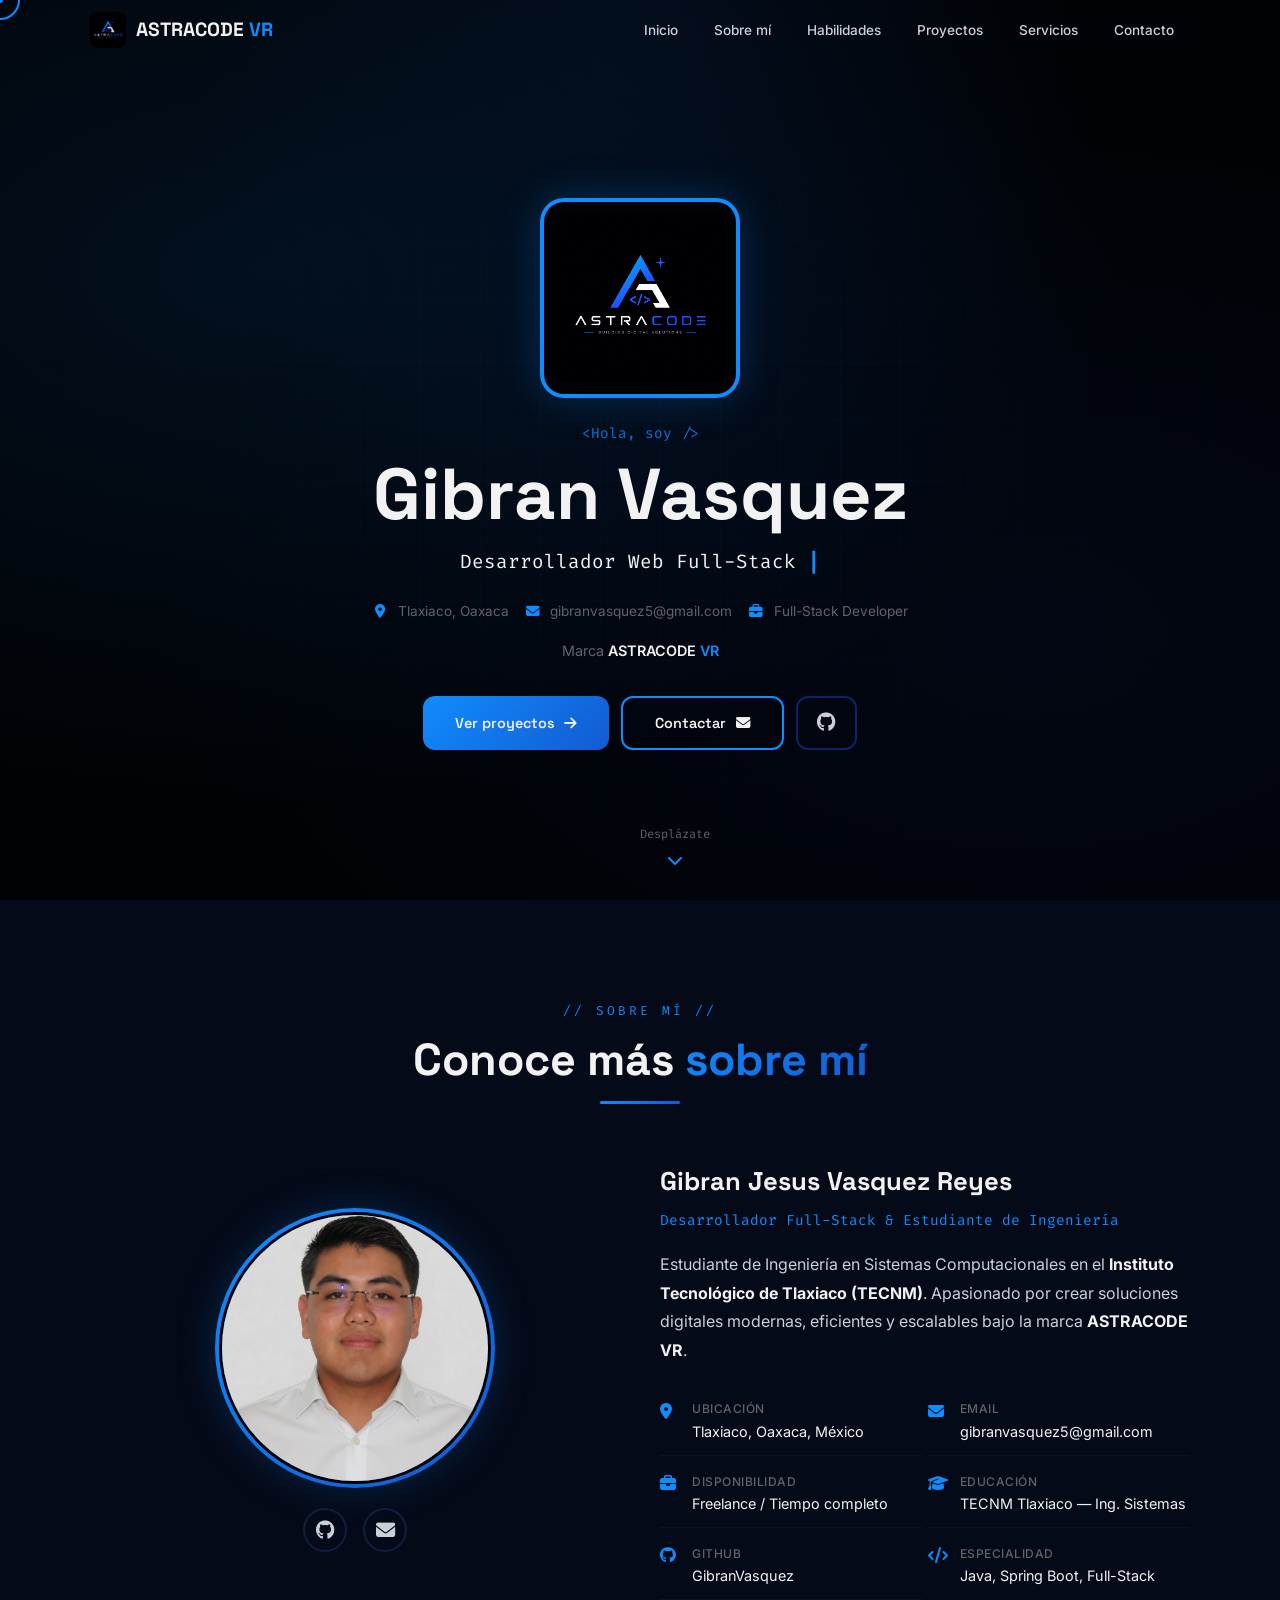
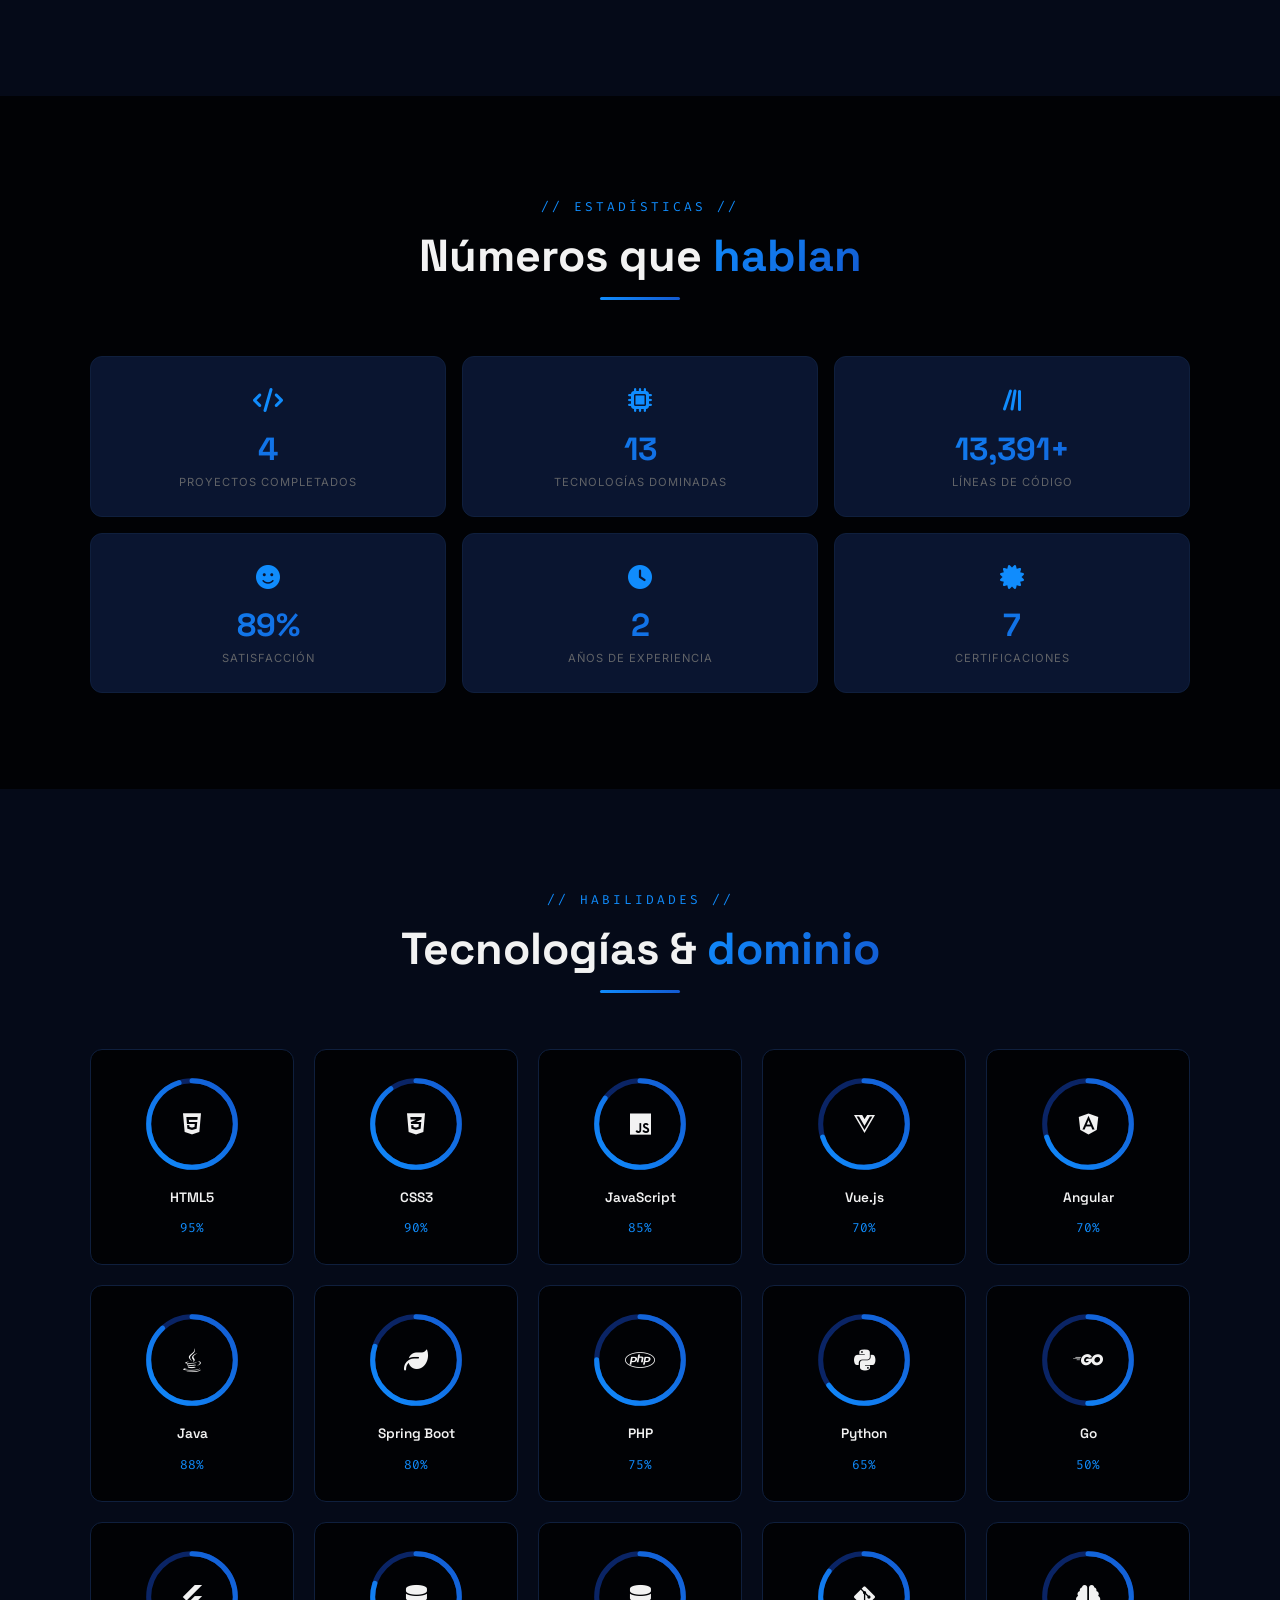
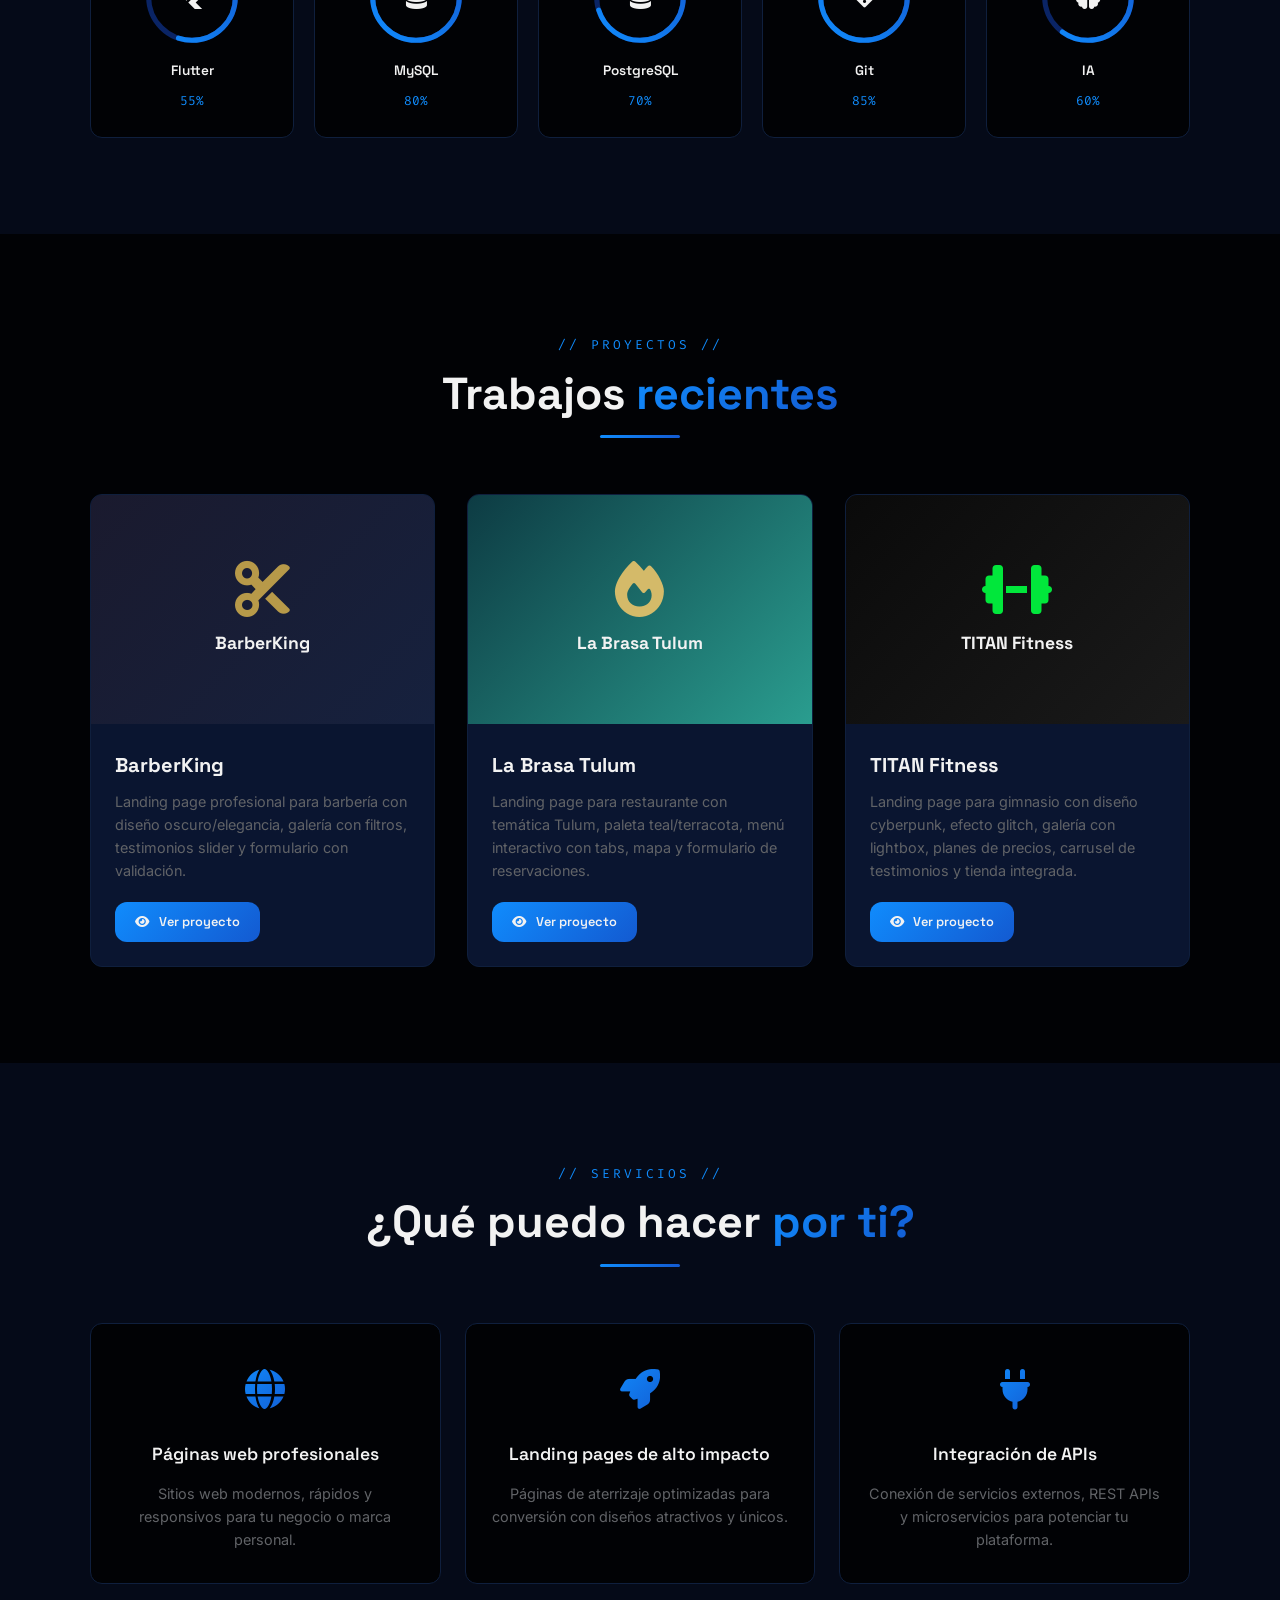
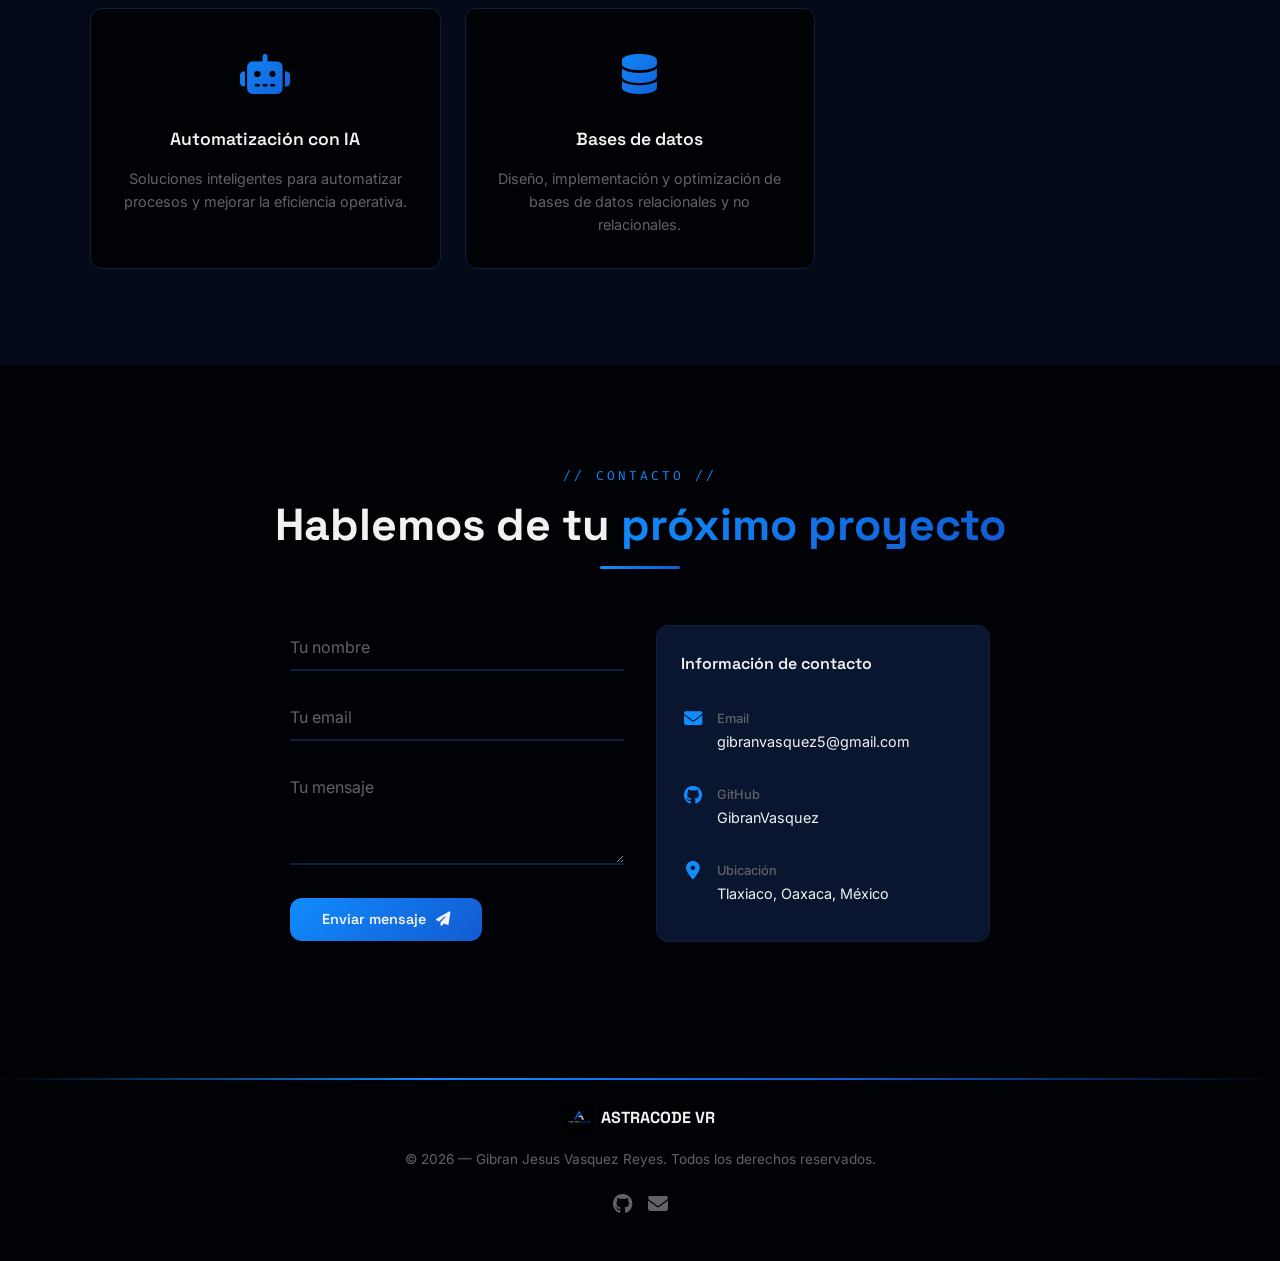
==== index.html @ 6407a51f "fix: mover archivos a raíz para GitHub Pages" ====
<!DOCTYPE html>
<html lang="es">
<head>
  <meta charset="UTF-8" />
  <meta name="viewport" content="width=device-width, initial-scale=1.0" />
  <title>ASTRACODE VR — Gibran Vasquez</title>
  <meta name="description" content="Portafolio de Gibran Jesus Vasquez Reyes — Desarrollador Full-Stack bajo la marca ASTRACODE VR." />
  <meta name="theme-color" content="#010205" />

  <link rel="preconnect" href="https://fonts.googleapis.com" />
  <link rel="preconnect" href="https://fonts.gstatic.com" crossorigin />
  <link
    href="https://fonts.googleapis.com/css2?family=Space+Grotesk:wght@400;500;600;700&family=Inter:wght@300;400;500;600&family=Fira+Code:wght@400;500&display=swap"
    rel="stylesheet"
  />
  <link
    rel="stylesheet"
    href="https://cdnjs.cloudflare.com/ajax/libs/font-awesome/6.5.0/css/all.min.css"
  />
  <link rel="stylesheet" href="css/styles.css" />
</head>
<body>

  <!-- LOADER -->
  <div class="astraloader" id="astraloader" aria-hidden="true">
    <div class="astraloader__content">
      <div class="astraloader__logo">
        <img src="img/Logo%20empresa.png" alt="ASTRACODE VR" class="astraloader__logo-img" />
      </div>
      <div class="astraloader__bar">
        <div class="astraloader__bar-fill" id="loaderBar"></div>
      </div>
      <p class="astraloader__text">Inicializando sistemas...</p>
    </div>
  </div>

  <!-- CURSOR (desktop only) -->
  <div class="astracursor" id="astracursor" aria-hidden="true">
    <div class="astracursor__ring" id="cursorRing"></div>
    <div class="astracursor__dot" id="cursorDot"></div>
  </div>

  <!-- NAVBAR -->
  <header class="astranav" id="astranav">
    <div class="astranav__inner">
      <a href="#hero" class="astranav__logo">
        <img src="img/Logo%20empresa.png" alt="ASTRACODE VR" class="astranav__logo-img" />
        <span class="astranav__logo-text">ASTRACODE <span>VR</span></span>
      </a>
      <button class="astranav__toggle" id="navToggle" aria-label="Abrir menú" aria-expanded="false">
        <span></span><span></span><span></span>
      </button>
      <nav class="astranav__menu" id="navMenu" role="navigation" aria-label="Menú principal">
        <ul>
          <li><a href="#hero" class="astranav__link">Inicio</a></li>
          <li><a href="#about" class="astranav__link">Sobre mí</a></li>
          <li><a href="#skills" class="astranav__link">Habilidades</a></li>
          <li><a href="#projects" class="astranav__link">Proyectos</a></li>
          <li><a href="#services" class="astranav__link">Servicios</a></li>
          <li><a href="#contact" class="astranav__link">Contacto</a></li>
        </ul>
      </nav>
    </div>
  </header>

  <!-- HERO -->
  <section class="astrahero" id="hero">
    <canvas class="astrahero__canvas" id="particleCanvas" aria-hidden="true"></canvas>
    <div class="astrahero__bg" aria-hidden="true"></div>
    <div class="astrahero__grid-bg" aria-hidden="true"></div>

    <div class="astrahero__body">
      <div class="astrahero__profile">
        <div class="astrahero__avatar">
          <img src="img/Logo%20empresa.png" alt="ASTRACODE VR" width="400" height="400" />
        </div>
      </div>

      <div class="astrahero__text parallax-layer" data-speed="0.15">
        <p class="astrahero__greeting">&lt;Hola, soy /&gt;</p>
        <h1 class="astrahero__name glitch" data-text="Gibran Vasquez">Gibran Vasquez</h1>
        <p class="astrahero__role" id="typewriter">
          <span class="astrahero__type-text" id="typeText"></span>
          <span class="astrahero__type-cursor" aria-hidden="true">|</span>
        </p>
        <div class="astrahero__info">
          <span><i class="fa-solid fa-location-dot"></i> Tlaxiaco, Oaxaca</span>
          <span><i class="fa-solid fa-envelope"></i> gibranvasquez5@gmail.com</span>
          <span><i class="fa-solid fa-briefcase"></i> Full-Stack Developer</span>
        </div>
        <p class="astrahero__brand">Marca <strong>ASTRACODE <span>VR</span></strong></p>
        <div class="astrahero__actions">
          <a href="#projects" class="astrabtn astrabtn--primary">
            <span>Ver proyectos</span>
            <i class="fa-solid fa-arrow-right"></i>
          </a>
          <a href="#contact" class="astrabtn astrabtn--outline">
            <span>Contactar</span>
            <i class="fa-solid fa-envelope"></i>
          </a>
          <a href="https://github.com/GibranVasquez" target="_blank" rel="noopener" class="astrabtn astrabtn--social" aria-label="GitHub">
            <i class="fa-brands fa-github"></i>
          </a>
        </div>
      </div>
    </div>

    <div class="astrahero__scroll parallax-layer" data-speed="0.05" aria-hidden="true">
      <span>Desplázate</span>
      <i class="fa-solid fa-chevron-down"></i>
    </div>
  </section>

  <!-- SOBRE MI -->
  <section class="astrasection astrasection--dark" id="about">
    <div class="container">
      <div class="astrasection__header reveal">
        <span class="astrasection__tag">// Sobre Mí //</span>
        <h2 class="astrasection__title">Conoce más <span>sobre mí</span></h2>
        <div class="astrasection__line"></div>
      </div>

      <div class="astrapersonal">
        <div class="astrapersonal__photo reveal">
          <div class="astrapersonal__avatar">
            <img src="img/Gibran.jpeg" alt="Gibran Vasquez" width="400" height="400" />
          </div>
          <div class="astrapersonal__social">
            <a href="https://github.com/GibranVasquez" target="_blank" rel="noopener" aria-label="GitHub"><i class="fa-brands fa-github"></i></a>
            <a href="mailto:gibranvasquez5@gmail.com" aria-label="Email"><i class="fa-solid fa-envelope"></i></a>
          </div>
        </div>
        <div class="astrapersonal__info reveal">
          <h3 class="astrapersonal__name">Gibran Jesus Vasquez Reyes</h3>
          <p class="astrapersonal__title">Desarrollador Full-Stack & Estudiante de Ingeniería</p>
          <p class="astrapersonal__desc">Estudiante de Ingeniería en Sistemas Computacionales en el <strong>Instituto Tecnológico de Tlaxiaco (TECNM)</strong>. Apasionado por crear soluciones digitales modernas, eficientes y escalables bajo la marca <strong>ASTRACODE VR</strong>.</p>
          <div class="astrapersonal__details">
            <div class="astrapersonal__detail">
              <i class="fa-solid fa-location-dot"></i>
              <div>
                <strong>Ubicación</strong>
                <span>Tlaxiaco, Oaxaca, México</span>
              </div>
            </div>
            <div class="astrapersonal__detail">
              <i class="fa-solid fa-envelope"></i>
              <div>
                <strong>Email</strong>
                <span>gibranvasquez5@gmail.com</span>
              </div>
            </div>
            <div class="astrapersonal__detail">
              <i class="fa-solid fa-briefcase"></i>
              <div>
                <strong>Disponibilidad</strong>
                <span>Freelance / Tiempo completo</span>
              </div>
            </div>
            <div class="astrapersonal__detail">
              <i class="fa-solid fa-graduation-cap"></i>
              <div>
                <strong>Educación</strong>
                <span>TECNM Tlaxiaco — Ing. Sistemas</span>
              </div>
            </div>
            <div class="astrapersonal__detail">
              <i class="fa-brands fa-github"></i>
              <div>
                <strong>GitHub</strong>
                <span>GibranVasquez</span>
              </div>
            </div>
            <div class="astrapersonal__detail">
              <i class="fa-solid fa-code"></i>
              <div>
                <strong>Especialidad</strong>
                <span>Java, Spring Boot, Full-Stack</span>
              </div>
            </div>
          </div>
        </div>
      </div>
    </div>
  </section>

  <!-- STATS -->
  <section class="astrasection" id="stats">
    <div class="container">
      <div class="astrasection__header reveal">
        <span class="astrasection__tag">// Estadísticas //</span>
        <h2 class="astrasection__title">Números que <span>hablan</span></h2>
        <div class="astrasection__line"></div>
      </div>

      <div class="astrastats reveal" id="statsSection">
          <div class="astrastats__item">
            <span class="astrastats__icon"><i class="fa-solid fa-code"></i></span>
            <span class="astrastats__num" data-count="5">0</span>
            <span class="astrastats__label">Proyectos completados</span>
          </div>
          <div class="astrastats__item">
            <span class="astrastats__icon"><i class="fa-solid fa-microchip"></i></span>
            <span class="astrastats__num" data-count="15">0</span>
            <span class="astrastats__label">Tecnologías dominadas</span>
          </div>
          <div class="astrastats__item">
            <span class="astrastats__icon"><i class="fa-solid fa-lines-leaning"></i></span>
            <span class="astrastats__num" data-count="15000">0</span>
            <span class="astrastats__label">Líneas de código</span>
          </div>
          <div class="astrastats__item">
            <span class="astrastats__icon"><i class="fa-solid fa-face-smile"></i></span>
            <span class="astrastats__num" data-count="100">0</span>
            <span class="astrastats__label">Satisfacción</span>
          </div>
          <div class="astrastats__item">
            <span class="astrastats__icon"><i class="fa-solid fa-clock"></i></span>
            <span class="astrastats__num" data-count="3">0</span>
            <span class="astrastats__label">Años de experiencia</span>
          </div>
          <div class="astrastats__item">
            <span class="astrastats__icon"><i class="fa-solid fa-certificate"></i></span>
            <span class="astrastats__num" data-count="8">0</span>
            <span class="astrastats__label">Certificaciones</span>
          </div>
      </div>
    </div>
  </section>

  <!-- SKILLS -->
  <section class="astrasection astrasection--dark" id="skills">
    <canvas class="astramatrix" id="matrixCanvas" aria-hidden="true"></canvas>
    <div class="container" style="position:relative;z-index:2;">
      <div class="astrasection__header reveal">
        <span class="astrasection__tag">// Habilidades //</span>
        <h2 class="astrasection__title">Tecnologías &amp; <span>dominio</span></h2>
        <div class="astrasection__line"></div>
      </div>

      <div class="astraskills" id="skillsGrid">
        <div class="astraskills__item" data-progress="95">
          <div class="astraskills__circle">
            <svg viewBox="0 0 120 120">
              <circle class="astraskills__circle-bg" cx="60" cy="60" r="52" />
              <circle class="astraskills__circle-fill" cx="60" cy="60" r="52" />
            </svg>
            <div class="astraskills__icon"><i class="fa-brands fa-html5"></i></div>
          </div>
          <span class="astraskills__name">HTML5</span>
          <span class="astraskills__pct">95%</span>
        </div>
        <div class="astraskills__item" data-progress="90">
          <div class="astraskills__circle">
            <svg viewBox="0 0 120 120">
              <circle class="astraskills__circle-bg" cx="60" cy="60" r="52" />
              <circle class="astraskills__circle-fill" cx="60" cy="60" r="52" />
            </svg>
            <div class="astraskills__icon"><i class="fa-brands fa-css3-alt"></i></div>
          </div>
          <span class="astraskills__name">CSS3</span>
          <span class="astraskills__pct">90%</span>
        </div>
        <div class="astraskills__item" data-progress="85">
          <div class="astraskills__circle">
            <svg viewBox="0 0 120 120">
              <circle class="astraskills__circle-bg" cx="60" cy="60" r="52" />
              <circle class="astraskills__circle-fill" cx="60" cy="60" r="52" />
            </svg>
            <div class="astraskills__icon"><i class="fa-brands fa-js"></i></div>
          </div>
          <span class="astraskills__name">JavaScript</span>
          <span class="astraskills__pct">85%</span>
        </div>
        <div class="astraskills__item" data-progress="70">
          <div class="astraskills__circle">
            <svg viewBox="0 0 120 120">
              <circle class="astraskills__circle-bg" cx="60" cy="60" r="52" />
              <circle class="astraskills__circle-fill" cx="60" cy="60" r="52" />
            </svg>
            <div class="astraskills__icon"><i class="fa-brands fa-vuejs"></i></div>
          </div>
          <span class="astraskills__name">Vue.js</span>
          <span class="astraskills__pct">70%</span>
        </div>
        <div class="astraskills__item" data-progress="70">
          <div class="astraskills__circle">
            <svg viewBox="0 0 120 120">
              <circle class="astraskills__circle-bg" cx="60" cy="60" r="52" />
              <circle class="astraskills__circle-fill" cx="60" cy="60" r="52" />
            </svg>
            <div class="astraskills__icon"><i class="fa-brands fa-angular"></i></div>
          </div>
          <span class="astraskills__name">Angular</span>
          <span class="astraskills__pct">70%</span>
        </div>
        <div class="astraskills__item" data-progress="88">
          <div class="astraskills__circle">
            <svg viewBox="0 0 120 120">
              <circle class="astraskills__circle-bg" cx="60" cy="60" r="52" />
              <circle class="astraskills__circle-fill" cx="60" cy="60" r="52" />
            </svg>
            <div class="astraskills__icon"><i class="fa-brands fa-java"></i></div>
          </div>
          <span class="astraskills__name">Java</span>
          <span class="astraskills__pct">88%</span>
        </div>
        <div class="astraskills__item" data-progress="80">
          <div class="astraskills__circle">
            <svg viewBox="0 0 120 120">
              <circle class="astraskills__circle-bg" cx="60" cy="60" r="52" />
              <circle class="astraskills__circle-fill" cx="60" cy="60" r="52" />
            </svg>
            <div class="astraskills__icon"><i class="fa-solid fa-leaf"></i></div>
          </div>
          <span class="astraskills__name">Spring Boot</span>
          <span class="astraskills__pct">80%</span>
        </div>
        <div class="astraskills__item" data-progress="75">
          <div class="astraskills__circle">
            <svg viewBox="0 0 120 120">
              <circle class="astraskills__circle-bg" cx="60" cy="60" r="52" />
              <circle class="astraskills__circle-fill" cx="60" cy="60" r="52" />
            </svg>
            <div class="astraskills__icon"><i class="fa-brands fa-php"></i></div>
          </div>
          <span class="astraskills__name">PHP</span>
          <span class="astraskills__pct">75%</span>
        </div>
        <div class="astraskills__item" data-progress="65">
          <div class="astraskills__circle">
            <svg viewBox="0 0 120 120">
              <circle class="astraskills__circle-bg" cx="60" cy="60" r="52" />
              <circle class="astraskills__circle-fill" cx="60" cy="60" r="52" />
            </svg>
            <div class="astraskills__icon"><i class="fa-brands fa-python"></i></div>
          </div>
          <span class="astraskills__name">Python</span>
          <span class="astraskills__pct">65%</span>
        </div>
        <div class="astraskills__item" data-progress="50">
          <div class="astraskills__circle">
            <svg viewBox="0 0 120 120">
              <circle class="astraskills__circle-bg" cx="60" cy="60" r="52" />
              <circle class="astraskills__circle-fill" cx="60" cy="60" r="52" />
            </svg>
            <div class="astraskills__icon"><i class="fa-brands fa-golang"></i></div>
          </div>
          <span class="astraskills__name">Go</span>
          <span class="astraskills__pct">50%</span>
        </div>
        <div class="astraskills__item" data-progress="55">
          <div class="astraskills__circle">
            <svg viewBox="0 0 120 120">
              <circle class="astraskills__circle-bg" cx="60" cy="60" r="52" />
              <circle class="astraskills__circle-fill" cx="60" cy="60" r="52" />
            </svg>
            <div class="astraskills__icon"><i class="fa-brands fa-flutter"></i></div>
          </div>
          <span class="astraskills__name">Flutter</span>
          <span class="astraskills__pct">55%</span>
        </div>
        <div class="astraskills__item" data-progress="80">
          <div class="astraskills__circle">
            <svg viewBox="0 0 120 120">
              <circle class="astraskills__circle-bg" cx="60" cy="60" r="52" />
              <circle class="astraskills__circle-fill" cx="60" cy="60" r="52" />
            </svg>
            <div class="astraskills__icon"><i class="fa-solid fa-database"></i></div>
          </div>
          <span class="astraskills__name">MySQL</span>
          <span class="astraskills__pct">80%</span>
        </div>
        <div class="astraskills__item" data-progress="70">
          <div class="astraskills__circle">
            <svg viewBox="0 0 120 120">
              <circle class="astraskills__circle-bg" cx="60" cy="60" r="52" />
              <circle class="astraskills__circle-fill" cx="60" cy="60" r="52" />
            </svg>
            <div class="astraskills__icon"><i class="fa-solid fa-database"></i></div>
          </div>
          <span class="astraskills__name">PostgreSQL</span>
          <span class="astraskills__pct">70%</span>
        </div>
        <div class="astraskills__item" data-progress="85">
          <div class="astraskills__circle">
            <svg viewBox="0 0 120 120">
              <circle class="astraskills__circle-bg" cx="60" cy="60" r="52" />
              <circle class="astraskills__circle-fill" cx="60" cy="60" r="52" />
            </svg>
            <div class="astraskills__icon"><i class="fa-brands fa-git-alt"></i></div>
          </div>
          <span class="astraskills__name">Git</span>
          <span class="astraskills__pct">85%</span>
        </div>
        <div class="astraskills__item" data-progress="60">
          <div class="astraskills__circle">
            <svg viewBox="0 0 120 120">
              <circle class="astraskills__circle-bg" cx="60" cy="60" r="52" />
              <circle class="astraskills__circle-fill" cx="60" cy="60" r="52" />
            </svg>
            <div class="astraskills__icon"><i class="fa-solid fa-brain"></i></div>
          </div>
          <span class="astraskills__name">IA</span>
          <span class="astraskills__pct">60%</span>
        </div>
      </div>
    </div>
  </section>

  <!-- PROJECTS -->
  <section class="astrasection" id="projects">
    <div class="container">
      <div class="astrasection__header reveal">
        <span class="astrasection__tag">// Proyectos //</span>
        <h2 class="astrasection__title">Trabajos <span>recientes</span></h2>
        <div class="astrasection__line"></div>
      </div>

      <div class="astraprojects">
        <div class="astraprojects__card tilt-card reveal">
          <div class="astraprojects__img">
            <div class="astraprojects__thumb astraprojects__thumb--barber">
              <i class="fa-solid fa-scissors"></i>
              <span>BarberKing</span>
            </div>
            <div class="astraprojects__overlay">
              <div class="astraprojects__tags">
                <span>HTML5</span><span>CSS3</span><span>JS</span>
              </div>
            </div>
          </div>
          <div class="astraprojects__body">
            <h3 class="astraprojects__title">BarberKing</h3>
            <p class="astraprojects__desc">Landing page profesional para barbería con diseño oscuro/elegancia, galería con filtros, testimonios slider y formulario con validación.</p>
            <div class="astraprojects__footer">
              <a href="./barberia/index.html" class="astrabtn astrabtn--small astrabtn--primary" target="_blank" rel="noopener">
                <i class="fa-solid fa-eye"></i> Ver proyecto
              </a>
            </div>
          </div>
        </div>

        <div class="astraprojects__card tilt-card reveal">
          <div class="astraprojects__img">
            <div class="astraprojects__thumb astraprojects__thumb--tulum">
              <i class="fa-solid fa-fire"></i>
              <span>La Brasa Tulum</span>
            </div>
            <div class="astraprojects__overlay">
              <div class="astraprojects__tags">
                <span>HTML5</span><span>CSS3</span><span>JS</span>
              </div>
            </div>
          </div>
          <div class="astraprojects__body">
            <h3 class="astraprojects__title">La Brasa Tulum</h3>
            <p class="astraprojects__desc">Landing page para restaurante con temática Tulum, paleta teal/terracota, menú interactivo con tabs, mapa y formulario de reservaciones.</p>
            <div class="astraprojects__footer">
              <a href="./restaurante/index.html" class="astrabtn astrabtn--small astrabtn--primary" target="_blank" rel="noopener">
                <i class="fa-solid fa-eye"></i> Ver proyecto
              </a>
            </div>
          </div>
        </div>

        <div class="astraprojects__card tilt-card reveal">
          <div class="astraprojects__img">
            <div class="astraprojects__thumb astraprojects__thumb--gym">
              <i class="fa-solid fa-dumbbell"></i>
              <span>TITAN Fitness</span>
            </div>
            <div class="astraprojects__overlay">
              <div class="astraprojects__tags">
                <span>HTML5</span><span>CSS3</span><span>JS</span><span>Bootstrap</span>
              </div>
            </div>
          </div>
          <div class="astraprojects__body">
            <h3 class="astraprojects__title">TITAN Fitness</h3>
            <p class="astraprojects__desc">Landing page para gimnasio con diseño cyberpunk, efecto glitch, galería con lightbox, planes de precios, carrusel de testimonios y tienda integrada.</p>
            <div class="astraprojects__footer">
              <a href="./gym/index.html" class="astrabtn astrabtn--small astrabtn--primary" target="_blank" rel="noopener">
                <i class="fa-solid fa-eye"></i> Ver proyecto
              </a>
            </div>
          </div>
        </div>
      </div>
    </div>
  </section>

  <!-- SERVICES -->
  <section class="astrasection astrasection--dark" id="services">
    <div class="container">
      <div class="astrasection__header reveal">
        <span class="astrasection__tag">// Servicios //</span>
        <h2 class="astrasection__title">¿Qué puedo hacer <span>por ti?</span></h2>
        <div class="astrasection__line"></div>
      </div>

      <div class="astraservices">
        <div class="astraservices__card reveal">
          <div class="astraservices__icon"><i class="fa-solid fa-globe"></i></div>
          <h3 class="astraservices__title">Páginas web profesionales</h3>
          <p class="astraservices__desc">Sitios web modernos, rápidos y responsivos para tu negocio o marca personal.</p>
        </div>
        <div class="astraservices__card reveal">
          <div class="astraservices__icon"><i class="fa-solid fa-rocket"></i></div>
          <h3 class="astraservices__title">Landing pages de alto impacto</h3>
          <p class="astraservices__desc">Páginas de aterrizaje optimizadas para conversión con diseños atractivos y únicos.</p>
        </div>
        <div class="astraservices__card reveal">
          <div class="astraservices__icon"><i class="fa-solid fa-plug"></i></div>
          <h3 class="astraservices__title">Integración de APIs</h3>
          <p class="astraservices__desc">Conexión de servicios externos, REST APIs y microservicios para potenciar tu plataforma.</p>
        </div>
        <div class="astraservices__card reveal">
          <div class="astraservices__icon"><i class="fa-solid fa-robot"></i></div>
          <h3 class="astraservices__title">Automatización con IA</h3>
          <p class="astraservices__desc">Soluciones inteligentes para automatizar procesos y mejorar la eficiencia operativa.</p>
        </div>
        <div class="astraservices__card reveal">
          <div class="astraservices__icon"><i class="fa-solid fa-database"></i></div>
          <h3 class="astraservices__title">Bases de datos</h3>
          <p class="astraservices__desc">Diseño, implementación y optimización de bases de datos relacionales y no relacionales.</p>
        </div>
      </div>
    </div>
  </section>

  <!-- CONTACT -->
  <section class="astrasection" id="contact">
    <div class="container">
      <div class="astrasection__header reveal">
        <span class="astrasection__tag">// Contacto //</span>
        <h2 class="astrasection__title">Hablemos de tu <span>próximo proyecto</span></h2>
        <div class="astrasection__line"></div>
      </div>

      <div class="astracontact">
        <form class="astracontact__form reveal" id="contactForm" novalidate>
          <div class="astracontact__field">
            <input type="text" id="contactName" name="nombre" placeholder="Tu nombre" required autocomplete="name" />
            <span class="astracontact__line"></span>
            <span class="astracontact__error">El nombre es obligatorio</span>
          </div>
          <div class="astracontact__field">
            <input type="email" id="contactEmail" name="email" placeholder="Tu email" required autocomplete="email" />
            <span class="astracontact__line"></span>
            <span class="astracontact__error">Ingresa un email válido</span>
          </div>
          <div class="astracontact__field">
            <textarea id="contactMsg" name="mensaje" placeholder="Tu mensaje" required></textarea>
            <span class="astracontact__line"></span>
            <span class="astracontact__error">El mensaje no puede estar vacío</span>
          </div>
          <button type="submit" class="astrabtn astrabtn--primary astracontact__submit">
            <span>Enviar mensaje</span>
            <i class="fa-solid fa-paper-plane"></i>
          </button>
          <p class="astracontact__success" id="contactSuccess">
            <i class="fa-solid fa-circle-check"></i> Mensaje enviado con éxito
          </p>
        </form>

        <div class="astracontact__links reveal">
          <h3 class="astracontact__links-title">Información de contacto</h3>
          <a href="mailto:gibranvasquez5@gmail.com" class="astracontact__link" aria-label="Enviar correo">
            <i class="fa-solid fa-envelope"></i>
            <div>
              <strong>Email</strong>
              <span>gibranvasquez5@gmail.com</span>
            </div>
          </a>
          <a href="https://github.com/GibranVasquez" target="_blank" rel="noopener" class="astracontact__link" aria-label="Visitar GitHub">
            <i class="fa-brands fa-github"></i>
            <div>
              <strong>GitHub</strong>
              <span>GibranVasquez</span>
            </div>
          </a>
          <a href="#" class="astracontact__link" aria-label="Ubicación">
            <i class="fa-solid fa-location-dot"></i>
            <div>
              <strong>Ubicación</strong>
              <span>Tlaxiaco, Oaxaca, México</span>
            </div>
          </a>
        </div>
      </div>
    </div>
  </section>

  <!-- FOOTER -->
  <footer class="astrafooter">
    <div class="astrafooter__line"></div>
    <div class="container">
      <div class="astrafooter__inner">
        <div class="astrafooter__brand">
          <img src="img/Logo%20empresa.png" alt="ASTRACODE VR" class="astrafooter__logo" />
          <strong>ASTRACODE VR</strong>
        </div>
        <p>&copy; 2025 — Gibran Jesus Vasquez Reyes. Todos los derechos reservados.</p>
        <div class="astrafooter__social">
          <a href="https://github.com/GibranVasquez" target="_blank" rel="noopener" aria-label="GitHub"><i class="fa-brands fa-github"></i></a>
          <a href="mailto:gibranvasquez5@gmail.com" aria-label="Email"><i class="fa-solid fa-envelope"></i></a>
        </div>
      </div>
    </div>
  </footer>

  <script src="js/main.js"></script>
</body>
</html>
---- css/styles.css ----
@charset "UTF-8";

:root {
  --color-bg: #010205;
  --color-card: #050a18;
  --color-surface: #0a1530;
  --color-primary: #108CFD;
  --color-primary-dark: #0d6efd;
  --color-secondary: #135AD1;
  --color-accent: #0A2465;
  --color-white: #F2F2F2;
  --color-text: #c8d0d8;
  --color-text-muted: #616367;
  --color-border: #0f1f3d;
  --color-matrix: #108CFD;

  --font-display: 'Space Grotesk', sans-serif;
  --font-body: 'Inter', sans-serif;
  --font-code: 'Fira Code', monospace;

  --transition: 0.35s cubic-bezier(0.22, 1, 0.36, 1);
  --shadow-primary: 0 0 25px rgba(16, 140, 253, 0.25);
  --shadow-secondary: 0 0 25px rgba(19, 90, 209, 0.2);
  --radius: 12px;
  --radius-sm: 8px;
}

*, *::before, *::after {
  box-sizing: border-box;
  margin: 0;
  padding: 0;
}

html {
  scroll-behavior: smooth;
  font-size: 16px;
}

body {
  font-family: var(--font-body);
  background: var(--color-bg);
  color: var(--color-text);
  line-height: 1.7;
  overflow-x: hidden;
  cursor: none;
}

@media (hover: none) and (pointer: coarse) {
  body { cursor: auto; }
}

img {
  max-width: 100%;
  height: auto;
  display: block;
}

a {
  text-decoration: none;
  color: inherit;
  transition: var(--transition);
}

ul { list-style: none; padding: 0; margin: 0; }

.container {
  width: 100%;
  max-width: 1140px;
  margin: 0 auto;
  padding: 0 1.25rem;
}

::selection {
  background: var(--color-primary);
  color: var(--color-bg);
}

::-webkit-scrollbar {
  width: 8px;
}

::-webkit-scrollbar-track {
  background: var(--color-bg);
}

::-webkit-scrollbar-thumb {
  background: var(--color-accent);
  border-radius: 4px;
}

::-webkit-scrollbar-thumb:hover {
  background: var(--color-primary);
}

/* LOADER */
.astraloader {
  position: fixed;
  inset: 0;
  z-index: 99999;
  display: flex;
  align-items: center;
  justify-content: center;
  background: var(--color-bg);
  transition: opacity 0.6s ease, visibility 0.6s ease;
}

.astraloader.is-hidden {
  opacity: 0;
  visibility: hidden;
  pointer-events: none;
}

.astraloader__content {
  text-align: center;
}

.astraloader__logo {
  margin-bottom: 2.5rem;
}

.astraloader__logo-img {
  width: 120px;
  height: 120px;
  margin: 0 auto;
  animation: logo-pulse 2s ease-in-out infinite;
}

@keyframes logo-pulse {
  0%, 100% { transform: scale(1); opacity: 1; }
  50% { transform: scale(1.05); opacity: 0.85; }
}

.astraloader__bar {
  width: 280px;
  height: 4px;
  background: var(--color-accent);
  border-radius: 4px;
  overflow: hidden;
  margin: 0 auto 1rem;
}

.astraloader__bar-fill {
  height: 100%;
  width: 0%;
  background: linear-gradient(90deg, var(--color-primary), var(--color-secondary));
  border-radius: 4px;
  transition: width 0.3s ease;
}

.astraloader__text {
  font-family: var(--font-code);
  font-size: 0.8rem;
  color: var(--color-text-muted);
}

/* CUSTOM CURSOR */
.astracursor {
  display: none;
}

@media (hover: hover) and (pointer: fine) {
  .astracursor {
    display: block;
    position: fixed;
    top: 0;
    left: 0;
    z-index: 99998;
    pointer-events: none;
  }

  .astracursor__ring {
    position: fixed;
    width: 40px;
    height: 40px;
    border: 2px solid var(--color-primary);
    border-radius: 50%;
    transform: translate(-50%, -50%);
    transition: width 0.3s ease, height 0.3s ease, border-color 0.3s ease, background 0.3s ease;
    pointer-events: none;
    will-change: transform;
  }

  .astracursor__ring.is-expanded {
    width: 60px;
    height: 60px;
    border-color: var(--color-secondary);
    background: rgba(16, 140, 253, 0.08);
  }

  .astracursor__dot {
    position: fixed;
    width: 6px;
    height: 6px;
    background: var(--color-primary);
    border-radius: 50%;
    transform: translate(-50%, -50%);
    pointer-events: none;
    will-change: transform;
  }
}

/* NAVBAR */
.astranav {
  position: fixed;
  top: 0;
  left: 0;
  right: 0;
  z-index: 9999;
  transition: var(--transition);
  padding: 0.75rem 0;
}

.astranav.is-scrolled {
  background: rgba(1, 2, 5, 0.9);
  backdrop-filter: blur(24px);
  -webkit-backdrop-filter: blur(24px);
  border-bottom: 1px solid rgba(16, 140, 253, 0.15);
  padding: 0.4rem 0;
}

.astranav__inner {
  max-width: 1140px;
  margin: 0 auto;
  padding: 0 1.25rem;
  display: flex;
  align-items: center;
  justify-content: space-between;
}

.astranav__logo {
  display: flex;
  align-items: center;
  gap: 0.65rem;
}

.astranav__logo-img {
  width: 36px;
  height: 36px;
  border-radius: 8px;
}

.astranav__logo-text {
  font-family: var(--font-display);
  font-weight: 700;
  font-size: 1.2rem;
  color: var(--color-white);
}

.astranav__logo-text span {
  color: var(--color-primary);
}

.astranav__menu ul {
  display: flex;
  gap: 0.25rem;
}

.astranav__link {
  font-family: var(--font-body);
  font-size: 0.85rem;
  font-weight: 500;
  color: var(--color-text);
  padding: 0.5rem 1rem;
  border-radius: var(--radius);
  position: relative;
  transition: var(--transition);
}

.astranav__link::after {
  content: '';
  position: absolute;
  bottom: 2px;
  left: 50%;
  width: 0;
  height: 2px;
  background: var(--color-primary);
  transition: var(--transition);
  transform: translateX(-50%);
  border-radius: 2px;
}

.astranav__link:hover,
.astranav__link:focus {
  color: var(--color-white);
}

.astranav__link:hover::after {
  width: 60%;
}

.astranav__toggle {
  display: none;
  flex-direction: column;
  gap: 5px;
  background: none;
  border: none;
  cursor: pointer;
  padding: 0.25rem;
  width: 32px;
  height: 26px;
  position: relative;
}

.astranav__toggle span {
  display: block;
  width: 100%;
  height: 2px;
  background: var(--color-white);
  border-radius: 2px;
  transition: var(--transition);
  transform-origin: center;
}

.astranav__toggle[aria-expanded="true"] span:nth-child(1) {
  transform: rotate(45deg) translate(5px, 5px);
}
.astranav__toggle[aria-expanded="true"] span:nth-child(2) {
  opacity: 0;
  transform: scaleX(0);
}
.astranav__toggle[aria-expanded="true"] span:nth-child(3) {
  transform: rotate(-45deg) translate(5px, -5px);
}

/* HERO */
.astrahero {
  min-height: 100vh;
  display: flex;
  align-items: center;
  justify-content: center;
  position: relative;
  overflow: hidden;
}

.astrahero__canvas {
  position: absolute;
  inset: 0;
  z-index: 1;
  pointer-events: none;
}

.astrahero__bg {
  position: absolute;
  inset: 0;
  z-index: 0;
  background:
    radial-gradient(ellipse at 20% 30%, rgba(16, 140, 253, 0.1) 0%, transparent 60%),
    radial-gradient(ellipse at 80% 70%, rgba(10, 36, 101, 0.15) 0%, transparent 60%),
    radial-gradient(ellipse at 50% 0%, rgba(19, 90, 209, 0.08) 0%, transparent 50%);
}

.astrahero__grid-bg {
  position: absolute;
  inset: 0;
  z-index: 0;
  background-image:
    linear-gradient(rgba(16, 140, 253, 0.03) 1px, transparent 1px),
    linear-gradient(90deg, rgba(16, 140, 253, 0.03) 1px, transparent 1px);
  background-size: 60px 60px;
  mask-image: radial-gradient(ellipse at center, black 30%, transparent 70%);
  -webkit-mask-image: radial-gradient(ellipse at center, black 30%, transparent 70%);
}

.astrahero__body {
  position: relative;
  z-index: 2;
  text-align: center;
  padding: 6rem 1.25rem 3rem;
  max-width: 900px;
}

.astrahero__profile {
  margin-bottom: 1.5rem;
}

.astrahero__avatar {
  width: 180px;
  height: 180px;
  margin: 0 auto;
  border-radius: 24px;
  padding: 4px;
  position: relative;
  background: var(--color-primary);
  box-shadow: 0 0 40px rgba(16, 140, 253, 0.25);
}

.astrahero__avatar img {
  width: 100%;
  height: 100%;
  border-radius: 20px;
  object-fit: contain;
  background: var(--color-bg);
  padding: 12px;
}

.astrahero__greeting {
  font-family: var(--font-code);
  font-size: 0.9rem;
  color: var(--color-primary);
  margin-bottom: 0.5rem;
  opacity: 0.8;
}

.astrahero__name {
  font-family: var(--font-display);
  font-size: clamp(2.2rem, 7vw, 4.5rem);
  font-weight: 700;
  color: var(--color-white);
  line-height: 1.1;
  margin-bottom: 0.75rem;
  position: relative;
}

.glitch {
  position: relative;
}

.glitch::before,
.glitch::after {
  content: attr(data-text);
  position: absolute;
  top: 0;
  left: 0;
  width: 100%;
  height: 100%;
  opacity: 0;
  pointer-events: none;
}

.glitch.is-active::before {
  opacity: 0.75;
  color: var(--color-primary);
  z-index: -1;
  animation: glitch-offset 0.3s cubic-bezier(0.25, 0.46, 0.45, 0.94) both infinite;
}

.glitch.is-active::after {
  opacity: 0.75;
  color: var(--color-secondary);
  z-index: -1;
  animation: glitch-offset 0.3s cubic-bezier(0.25, 0.46, 0.45, 0.94) reverse both infinite;
}

@keyframes glitch-offset {
  0%   { transform: translate(0); }
  20%  { transform: translate(-3px, 2px); }
  40%  { transform: translate(-3px, -2px); }
  60%  { transform: translate(3px, 2px); }
  80%  { transform: translate(3px, -2px); }
  100% { transform: translate(0); }
}

.astrahero__role {
  font-family: var(--font-code);
  font-size: clamp(0.95rem, 2vw, 1.2rem);
  color: var(--color-text-muted);
  margin-bottom: 1.25rem;
  min-height: 1.8em;
}

.astrahero__type-text {
  color: var(--color-white);
}

.astrahero__type-cursor {
  display: inline-block;
  color: var(--color-primary);
  font-weight: 700;
  animation: blink 0.7s step-end infinite;
}

@keyframes blink {
  50% { opacity: 0; }
}

.astrahero__info {
  display: flex;
  flex-wrap: wrap;
  justify-content: center;
  gap: 1rem;
  margin-bottom: 1rem;
  font-size: 0.85rem;
  color: var(--color-text-muted);
}

.astrahero__info i {
  color: var(--color-primary);
  margin-right: 0.35rem;
  width: 1rem;
}

.astrahero__brand {
  font-family: var(--font-body);
  font-size: 0.9rem;
  color: var(--color-text-muted);
  margin-bottom: 2rem;
}

.astrahero__brand strong {
  color: var(--color-white);
  font-weight: 600;
}

.astrahero__brand span {
  color: var(--color-primary);
}

.astrahero__actions {
  display: flex;
  gap: 0.75rem;
  justify-content: center;
  flex-wrap: wrap;
}

.astrahero__scroll {
  position: absolute;
  bottom: 2rem;
  left: 50%;
  transform: translateX(-50%);
  z-index: 2;
  display: flex;
  flex-direction: column;
  align-items: center;
  gap: 0.5rem;
  font-size: 0.75rem;
  color: var(--color-text-muted);
  font-family: var(--font-code);
  animation: float-down 2s ease-in-out infinite;
}

@keyframes float-down {
  0%, 100% { transform: translateX(-50%) translateY(0); }
  50% { transform: translateX(-50%) translateY(8px); }
}

.astrahero__scroll i {
  font-size: 1rem;
  color: var(--color-primary);
}

/* BUTTONS */
.astrabtn {
  font-family: var(--font-display);
  font-weight: 600;
  font-size: 0.9rem;
  padding: 0.8rem 2rem;
  border-radius: var(--radius);
  border: 2px solid transparent;
  transition: var(--transition);
  display: inline-flex;
  align-items: center;
  gap: 0.6rem;
  cursor: pointer;
  position: relative;
  overflow: hidden;
}

.astrabtn::after {
  content: '';
  position: absolute;
  inset: 0;
  background: radial-gradient(circle at center, rgba(255,255,255,0.12) 0%, transparent 60%);
  opacity: 0;
  transition: opacity 0.4s ease;
  pointer-events: none;
}

.astrabtn:active::after {
  opacity: 1;
}

.astrabtn--primary {
  background: linear-gradient(135deg, var(--color-primary), var(--color-secondary));
  color: var(--color-white);
  border: none;
}

.astrabtn--primary:hover,
.astrabtn--primary:focus {
  box-shadow: var(--shadow-primary), var(--shadow-secondary);
  transform: translateY(-2px);
  color: var(--color-white);
}

.astrabtn--outline {
  background: transparent;
  color: var(--color-white);
  border-color: var(--color-primary);
}

.astrabtn--outline:hover,
.astrabtn--outline:focus {
  background: rgba(16, 140, 253, 0.1);
  box-shadow: var(--shadow-primary);
  transform: translateY(-2px);
}

.astrabtn--social {
  background: transparent;
  color: var(--color-text);
  border-color: var(--color-accent);
  padding: 0.8rem 1.2rem;
  font-size: 1.2rem;
}

.astrabtn--social:hover,
.astrabtn--social:focus {
  color: var(--color-white);
  border-color: var(--color-primary);
  box-shadow: var(--shadow-primary);
  transform: translateY(-2px);
}

.astrabtn--small {
  font-size: 0.8rem;
  padding: 0.55rem 1.25rem;
}

.astrabtn:focus-visible {
  outline: 2px solid var(--color-primary);
  outline-offset: 3px;
}

/* SECTION GENERIC */
.astrasection {
  padding: 5rem 0;
  position: relative;
}

.astrasection--dark {
  background: var(--color-card);
}

.astrasection__header {
  text-align: center;
  margin-bottom: 3.5rem;
}

.astrasection__tag {
  font-family: var(--font-code);
  font-size: 0.8rem;
  color: var(--color-primary);
  letter-spacing: 3px;
  text-transform: uppercase;
  display: inline-block;
  margin-bottom: 0.75rem;
}

.astrasection__title {
  font-family: var(--font-display);
  font-weight: 700;
  font-size: clamp(1.8rem, 4vw, 2.8rem);
  color: var(--color-white);
  line-height: 1.15;
  margin-bottom: 1rem;
}

.astrasection__title span {
  background: linear-gradient(135deg, var(--color-primary), var(--color-secondary));
  -webkit-background-clip: text;
  -webkit-text-fill-color: transparent;
  background-clip: text;
}

.astrasection__line {
  width: 80px;
  height: 3px;
  margin: 0 auto;
  background: linear-gradient(90deg, var(--color-primary), var(--color-secondary));
  border-radius: 3px;
}

/* ABOUT */
.astrasection__grid {
  display: grid;
  grid-template-columns: 1fr;
  gap: 3rem;
  align-items: center;
}

.astraabout__text p {
  font-size: 1rem;
  color: var(--color-text);
  margin-bottom: 1rem;
  line-height: 1.8;
}

.astraabout__text strong {
  color: var(--color-white);
}

.astraabout__info {
  display: flex;
  flex-direction: column;
  gap: 0.5rem;
  margin-top: 1.5rem;
  padding: 1.25rem;
  background: var(--color-surface);
  border: 1px solid var(--color-border);
  border-radius: var(--radius);
}

.astraabout__info-item {
  display: flex;
  align-items: flex-start;
  gap: 0.75rem;
  font-size: 0.9rem;
  color: var(--color-text);
  padding: 0.65rem 0;
  border-bottom: 1px solid rgba(15, 31, 61, 0.5);
}

.astraabout__info-item:last-child {
  border-bottom: none;
}

.astraabout__info-item i {
  width: 1.25rem;
  color: var(--color-primary);
  font-size: 1rem;
  margin-top: 0.2rem;
}

.astraabout__info-item div {
  display: flex;
  flex-direction: column;
}

.astraabout__info-item strong {
  font-size: 0.8rem;
  color: var(--color-text-muted);
  font-weight: 500;
  text-transform: uppercase;
  letter-spacing: 0.5px;
}

.astraabout__info-item span {
  color: var(--color-white);
}

/* PERSONAL ABOUT SECTION */
.astrapersonal {
  display: grid;
  grid-template-columns: 1fr;
  gap: 2.5rem;
  align-items: center;
}

.astrapersonal__photo {
  text-align: center;
}

.astrapersonal__avatar {
  width: 240px;
  height: 240px;
  margin: 0 auto;
  border-radius: 50%;
  padding: 4px;
  background: linear-gradient(135deg, var(--color-primary), var(--color-secondary));
  box-shadow: 0 0 40px rgba(16, 140, 253, 0.2);
}

.astrapersonal__avatar img {
  width: 100%;
  height: 100%;
  border-radius: 50%;
  object-fit: cover;
  border: 3px solid var(--color-bg);
}

.astrapersonal__social {
  display: flex;
  justify-content: center;
  gap: 1rem;
  margin-top: 1.25rem;
}

.astrapersonal__social a {
  width: 44px;
  height: 44px;
  display: flex;
  align-items: center;
  justify-content: center;
  border-radius: 50%;
  border: 2px solid var(--color-border);
  color: var(--color-text);
  font-size: 1.2rem;
  transition: var(--transition);
}

.astrapersonal__social a:hover {
  border-color: var(--color-primary);
  color: var(--color-white);
  box-shadow: var(--shadow-primary);
  transform: translateY(-3px);
}

.astrapersonal__name {
  font-family: var(--font-display);
  font-size: 1.6rem;
  font-weight: 700;
  color: var(--color-white);
  margin-bottom: 0.35rem;
}

.astrapersonal__title {
  font-family: var(--font-code);
  font-size: 0.9rem;
  color: var(--color-primary);
  margin-bottom: 1rem;
}

.astrapersonal__desc {
  font-size: 1rem;
  color: var(--color-text);
  line-height: 1.8;
  margin-bottom: 1.5rem;
}

.astrapersonal__desc strong {
  color: var(--color-white);
}

.astrapersonal__details {
  display: grid;
  grid-template-columns: 1fr;
  gap: 0.35rem;
}

.astrapersonal__detail {
  display: flex;
  align-items: flex-start;
  gap: 0.75rem;
  padding: 0.65rem 0;
  border-bottom: 1px solid rgba(15, 31, 61, 0.4);
  font-size: 0.9rem;
  color: var(--color-text);
}

.astrapersonal__detail:last-child {
  border-bottom: none;
}

.astrapersonal__detail i {
  width: 1.25rem;
  color: var(--color-primary);
  font-size: 1rem;
  margin-top: 0.2rem;
}

.astrapersonal__detail div {
  display: flex;
  flex-direction: column;
}

.astrapersonal__detail strong {
  font-size: 0.75rem;
  color: var(--color-text-muted);
  font-weight: 500;
  text-transform: uppercase;
  letter-spacing: 0.5px;
}

.astrapersonal__detail span {
  color: var(--color-white);
}

/* STATS */
.astrastats {
  display: grid;
  grid-template-columns: repeat(2, 1fr);
  gap: 1rem;
}

.astrastats__item {
  background: var(--color-surface);
  border: 1px solid var(--color-border);
  border-radius: var(--radius);
  padding: 1.5rem 1rem;
  text-align: center;
  transition: var(--transition);
}

.astrastats__item:hover {
  border-color: var(--color-primary);
  box-shadow: var(--shadow-primary);
  transform: translateY(-3px);
}

.astrastats__icon {
  font-size: 1.5rem;
  color: var(--color-primary);
  margin-bottom: 0.5rem;
  display: block;
}

.astrastats__num {
  font-family: var(--font-display);
  font-size: 2rem;
  font-weight: 700;
  background: linear-gradient(135deg, var(--color-primary), var(--color-secondary));
  -webkit-background-clip: text;
  -webkit-text-fill-color: transparent;
  background-clip: text;
  display: block;
  line-height: 1.2;
}

.astrastats__label {
  font-size: 0.7rem;
  color: var(--color-text-muted);
  text-transform: uppercase;
  letter-spacing: 1px;
  margin-top: 0.25rem;
  display: block;
}

/* MATRIX CANVAS */
.astramatrix {
  position: absolute;
  inset: 0;
  z-index: 0;
  opacity: 0.06;
  pointer-events: none;
}

/* SKILLS */
.astraskills {
  display: grid;
  grid-template-columns: repeat(2, 1fr);
  gap: 1.25rem;
}

.astraskills__item {
  text-align: center;
  padding: 1.5rem 0.75rem;
  background: var(--color-bg);
  border: 1px solid var(--color-border);
  border-radius: var(--radius);
  transition: var(--transition);
}

.astraskills__item:hover {
  border-color: var(--color-primary);
  box-shadow: var(--shadow-primary);
  transform: translateY(-4px);
}

.astraskills__circle {
  width: 90px;
  height: 90px;
  margin: 0 auto 0.75rem;
  position: relative;
}

.astraskills__circle svg {
  width: 100%;
  height: 100%;
  transform: rotate(-90deg);
}

.astraskills__circle-bg {
  fill: none;
  stroke: var(--color-accent);
  stroke-width: 6;
}

.astraskills__circle-fill {
  fill: none;
  stroke: url(#skillGradient);
  stroke-width: 6;
  stroke-linecap: round;
  stroke-dasharray: 326.73;
  stroke-dashoffset: 326.73;
  transition: stroke-dashoffset 1.5s ease;
}

.astraskills__item.is-visible .astraskills__circle-fill {
  stroke-dashoffset: calc(326.73 - (326.73 * var(--progress) / 100));
}

.astraskills__icon {
  position: absolute;
  inset: 0;
  display: flex;
  align-items: center;
  justify-content: center;
  font-size: 1.5rem;
  color: var(--color-white);
}

.astraskills__name {
  font-family: var(--font-display);
  font-weight: 600;
  font-size: 0.85rem;
  color: var(--color-white);
  display: block;
  margin-bottom: 0.25rem;
}

.astraskills__pct {
  font-family: var(--font-code);
  font-size: 0.8rem;
  color: var(--color-primary);
}

/* PROJECTS */
.astraprojects {
  display: grid;
  gap: 2rem;
}

.astraprojects__card {
  background: var(--color-surface);
  border: 1px solid var(--color-border);
  border-radius: var(--radius);
  overflow: hidden;
  transition: var(--transition);
  transform-style: preserve-3d;
  perspective: 1000px;
}

.astraprojects__card:hover {
  border-color: var(--color-primary);
  box-shadow: var(--shadow-primary);
}

.astraprojects__img {
  position: relative;
  overflow: hidden;
  aspect-ratio: 3 / 2;
}

.astraprojects__thumb {
  width: 100%;
  height: 100%;
  display: flex;
  flex-direction: column;
  align-items: center;
  justify-content: center;
  gap: 0.75rem;
  font-family: var(--font-display);
  font-weight: 700;
  font-size: 1.1rem;
  color: var(--color-white);
  transition: transform 0.6s ease;
}

.astraprojects__thumb i {
  font-size: 3.5rem;
  opacity: 0.9;
}

.astraprojects__card:hover .astraprojects__thumb {
  transform: scale(1.06);
}

.astraprojects__thumb--barber {
  background: linear-gradient(135deg, #1a1a2e, #16213e);
}

.astraprojects__thumb--barber i {
  color: #c9a84c;
}

.astraprojects__thumb--tulum {
  background: linear-gradient(135deg, #0D3B43, #2A9D8F);
}

.astraprojects__thumb--tulum i {
  color: #E9C46A;
}

.astraprojects__thumb--gym {
  background: linear-gradient(135deg, #0a0a0a, #1a1a1a);
}

.astraprojects__thumb--gym i {
  color: #00FF41;
}

.astraprojects__overlay {
  position: absolute;
  inset: 0;
  background: linear-gradient(135deg, rgba(16, 140, 253, 0.85), rgba(19, 90, 209, 0.7));
  display: flex;
  align-items: flex-end;
  padding: 1rem;
  opacity: 0;
  transition: opacity 0.4s ease;
}

.astraprojects__card:hover .astraprojects__overlay {
  opacity: 1;
}

.astraprojects__tags {
  display: flex;
  flex-wrap: wrap;
  gap: 0.5rem;
}

.astraprojects__tags span {
  background: var(--color-bg);
  color: var(--color-white);
  font-family: var(--font-code);
  font-size: 0.7rem;
  padding: 0.25rem 0.65rem;
  border-radius: 4px;
}

.astraprojects__body {
  padding: 1.5rem;
}

.astraprojects__title {
  font-family: var(--font-display);
  font-weight: 700;
  font-size: 1.25rem;
  color: var(--color-white);
  margin-bottom: 0.5rem;
}

.astraprojects__desc {
  font-size: 0.9rem;
  color: var(--color-text-muted);
  line-height: 1.6;
  margin-bottom: 1.25rem;
}

.astraprojects__footer {
  display: flex;
  gap: 0.75rem;
}

/* Tilt shine */
.astraprojects__card .tilt-shine {
  position: absolute;
  inset: 0;
  pointer-events: none;
  z-index: 2;
  border-radius: inherit;
  opacity: 0;
  transition: opacity 0.2s ease;
}

.astraprojects__card:hover .tilt-shine {
  opacity: 1;
}

/* SERVICES */
.astraservices {
  display: grid;
  gap: 1.5rem;
}

.astraservices__card {
  background: var(--color-bg);
  border: 1px solid var(--color-border);
  border-radius: var(--radius);
  padding: 2rem 1.5rem;
  text-align: center;
  transition: var(--transition);
  position: relative;
  overflow: hidden;
}

.astraservices__card::before {
  content: '';
  position: absolute;
  top: 0;
  left: 0;
  right: 0;
  height: 3px;
  background: linear-gradient(90deg, var(--color-primary), var(--color-secondary), var(--color-accent));
  transform: scaleX(0);
  transform-origin: left;
  transition: var(--transition);
}

.astraservices__card:hover::before {
  transform: scaleX(1);
}

.astraservices__card:hover {
  border-color: var(--color-primary);
  box-shadow: var(--shadow-primary);
  transform: translateY(-4px);
}

.astraservices__icon {
  font-size: 2.5rem;
  margin-bottom: 1rem;
  background: linear-gradient(135deg, var(--color-primary), var(--color-secondary));
  -webkit-background-clip: text;
  -webkit-text-fill-color: transparent;
  background-clip: text;
  display: inline-block;
}

.astraservices__title {
  font-family: var(--font-display);
  font-weight: 600;
  font-size: 1.1rem;
  color: var(--color-white);
  margin-bottom: 0.75rem;
}

.astraservices__desc {
  font-size: 0.9rem;
  color: var(--color-text-muted);
  line-height: 1.6;
}

/* CONTACT */
.astracontact {
  max-width: 700px;
  margin: 0 auto;
  display: grid;
  gap: 2rem;
}

.astracontact__form {
  display: flex;
  flex-direction: column;
  gap: 1.5rem;
}

.astracontact__field {
  position: relative;
}

.astracontact__field input,
.astracontact__field textarea {
  width: 100%;
  background: transparent;
  border: none;
  border-bottom: 2px solid var(--color-border);
  padding: 0.75rem 0;
  font-family: var(--font-body);
  font-size: 1rem;
  color: var(--color-white);
  transition: var(--transition);
  outline: none;
}

.astracontact__field textarea {
  resize: vertical;
  min-height: 100px;
}

.astracontact__field input::placeholder,
.astracontact__field textarea::placeholder {
  color: var(--color-text-muted);
}

.astracontact__field .astracontact__line {
  position: absolute;
  bottom: 0;
  left: 0;
  width: 0;
  height: 2px;
  background: linear-gradient(90deg, var(--color-primary), var(--color-secondary));
  transition: width 0.4s ease;
}

.astracontact__field input:focus ~ .astracontact__line,
.astracontact__field textarea:focus ~ .astracontact__line {
  width: 100%;
}

.astracontact__field input.is-invalid,
.astracontact__field textarea.is-invalid {
  border-bottom-color: #ef4444;
}

.astracontact__field input.is-valid,
.astracontact__field textarea.is-valid {
  border-bottom-color: #22c55e;
}

.astracontact__error {
  display: none;
  font-size: 0.75rem;
  color: #ef4444;
  margin-top: 0.35rem;
  font-family: var(--font-code);
}

.astracontact__field.is-invalid .astracontact__error {
  display: block;
}

.astracontact__submit {
  align-self: flex-start;
}

.astracontact__success {
  display: none;
  align-items: center;
  gap: 0.5rem;
  font-size: 0.9rem;
  color: #22c55e;
  margin-top: 0.5rem;
}

.astracontact__success.is-visible {
  display: flex;
}

.astracontact__links {
  display: flex;
  flex-direction: column;
  gap: 0.5rem;
  padding: 1.5rem;
  background: var(--color-surface);
  border: 1px solid var(--color-border);
  border-radius: var(--radius);
}

.astracontact__links-title {
  font-family: var(--font-display);
  font-size: 1rem;
  font-weight: 600;
  color: var(--color-white);
  margin-bottom: 0.75rem;
}

.astracontact__link {
  display: flex;
  align-items: flex-start;
  gap: 0.75rem;
  font-size: 0.9rem;
  color: var(--color-text);
  transition: var(--transition);
  padding: 0.65rem 0;
  border-bottom: 1px solid rgba(15, 31, 61, 0.5);
}

.astracontact__link:last-child {
  border-bottom: none;
}

.astracontact__link i {
  font-size: 1.15rem;
  width: 1.5rem;
  color: var(--color-primary);
  text-align: center;
  margin-top: 0.15rem;
}

.astracontact__link div {
  display: flex;
  flex-direction: column;
}

.astracontact__link strong {
  font-size: 0.8rem;
  color: var(--color-text-muted);
  font-weight: 500;
}

.astracontact__link span {
  color: var(--color-white);
}

.astracontact__link:hover {
  color: var(--color-white);
  transform: translateX(5px);
}

/* FOOTER */
.astrafooter {
  padding: 2.5rem 0;
}

.astrafooter__line {
  height: 2px;
  background: linear-gradient(90deg, transparent, var(--color-primary), var(--color-secondary), transparent);
  margin-bottom: 1.5rem;
}

.astrafooter__inner {
  display: flex;
  flex-direction: column;
  align-items: center;
  gap: 1rem;
  text-align: center;
}

.astrafooter__brand {
  display: flex;
  align-items: center;
  gap: 0.5rem;
  font-size: 1rem;
}

.astrafooter__logo {
  width: 28px;
  height: 28px;
}

.astrafooter__brand strong {
  font-family: var(--font-display);
  color: var(--color-white);
}

.astrafooter p {
  font-size: 0.85rem;
  color: var(--color-text-muted);
}

.astrafooter__social {
  display: flex;
  gap: 1rem;
}

.astrafooter__social a {
  color: var(--color-text-muted);
  font-size: 1.25rem;
  transition: var(--transition);
}

.astrafooter__social a:hover {
  color: var(--color-primary);
  transform: translateY(-2px);
}

/* SCROLL REVEAL */
.reveal {
  opacity: 0;
  transform: translateY(40px);
  transition: opacity 0.7s ease, transform 0.7s ease;
}

.reveal.is-visible {
  opacity: 1;
  transform: translateY(0);
}

/* RESPONSIVE — TABLET */
@media (min-width: 48rem) {
  .astrasection__grid {
    grid-template-columns: 1fr 1fr;
  }

  .astraskills {
    grid-template-columns: repeat(3, 1fr);
  }

  .astraprojects {
    grid-template-columns: repeat(2, 1fr);
  }

  .astraservices {
    grid-template-columns: repeat(2, 1fr);
  }

  .astrastats {
    grid-template-columns: repeat(3, 1fr);
  }

  .astracontact {
    grid-template-columns: 1fr 1fr;
  }

  .astrahero__avatar {
    width: 180px;
    height: 180px;
  }

  .astrapersonal {
    grid-template-columns: 1fr 1fr;
  }

  .astrapersonal__avatar {
    width: 280px;
    height: 280px;
  }

  .astrapersonal__details {
    grid-template-columns: 1fr 1fr;
  }
}

/* RESPONSIVE — DESKTOP */
@media (min-width: 64rem) {
  .astraskills {
    grid-template-columns: repeat(5, 1fr);
  }

  .astraprojects {
    grid-template-columns: repeat(3, 1fr);
  }

  .astraservices {
    grid-template-columns: repeat(3, 1fr);
  }

  .astrastats {
    grid-template-columns: repeat(3, 1fr);
  }

  .astrasection {
    padding: 6rem 0;
  }

  .astrahero__avatar {
    width: 200px;
    height: 200px;
  }

  .astraskills__circle {
    width: 100px;
    height: 100px;
  }
}

/* RESPONSIVE — MOBILE NAV */
@media (max-width: 47.9375rem) {
  .astranav__toggle {
    display: flex;
  }

  .astranav__menu {
    position: absolute;
    top: 100%;
    left: 0;
    right: 0;
    background: rgba(1, 2, 5, 0.96);
    backdrop-filter: blur(20px);
    -webkit-backdrop-filter: blur(20px);
    padding: 1rem;
    border-bottom: 1px solid var(--color-primary);
    transform: translateY(-10px);
    opacity: 0;
    visibility: hidden;
    transition: var(--transition);
  }

  .astranav__menu.is-open {
    transform: translateY(0);
    opacity: 1;
    visibility: visible;
  }

  .astranav__menu ul {
    flex-direction: column;
    gap: 0.5rem;
  }

  .astranav__link {
    display: block;
    padding: 0.75rem;
    text-align: center;
  }

  .astraskills__circle {
    width: 76px;
    height: 76px;
  }

  .astraskills__icon {
    font-size: 1.2rem;
  }

  .astrastats__num {
    font-size: 1.5rem;
  }
}

/* LARGE DESKTOP */
@media (min-width: 90rem) {
  .astrastats {
    grid-template-columns: repeat(6, 1fr);
  }
}

/* PREFERS REDUCED MOTION */
@media (prefers-reduced-motion: reduce) {
  *, *::before, *::after {
    animation-duration: 0.001ms !important;
    animation-iteration-count: 1 !important;
    transition-duration: 0.001ms !important;
    scroll-behavior: auto !important;
  }

  .astrahero__avatar {
    animation: none;
  }

  .glitch::before,
  .glitch::after {
    display: none !important;
  }

  .astraloader {
    display: none;
  }

  .reveal {
    opacity: 1;
    transform: none;
  }

  .astraskills__circle-fill {
    stroke-dashoffset: 0 !important;
  }

  .astracursor {
    display: none !important;
  }

  body {
    cursor: auto;
  }
}
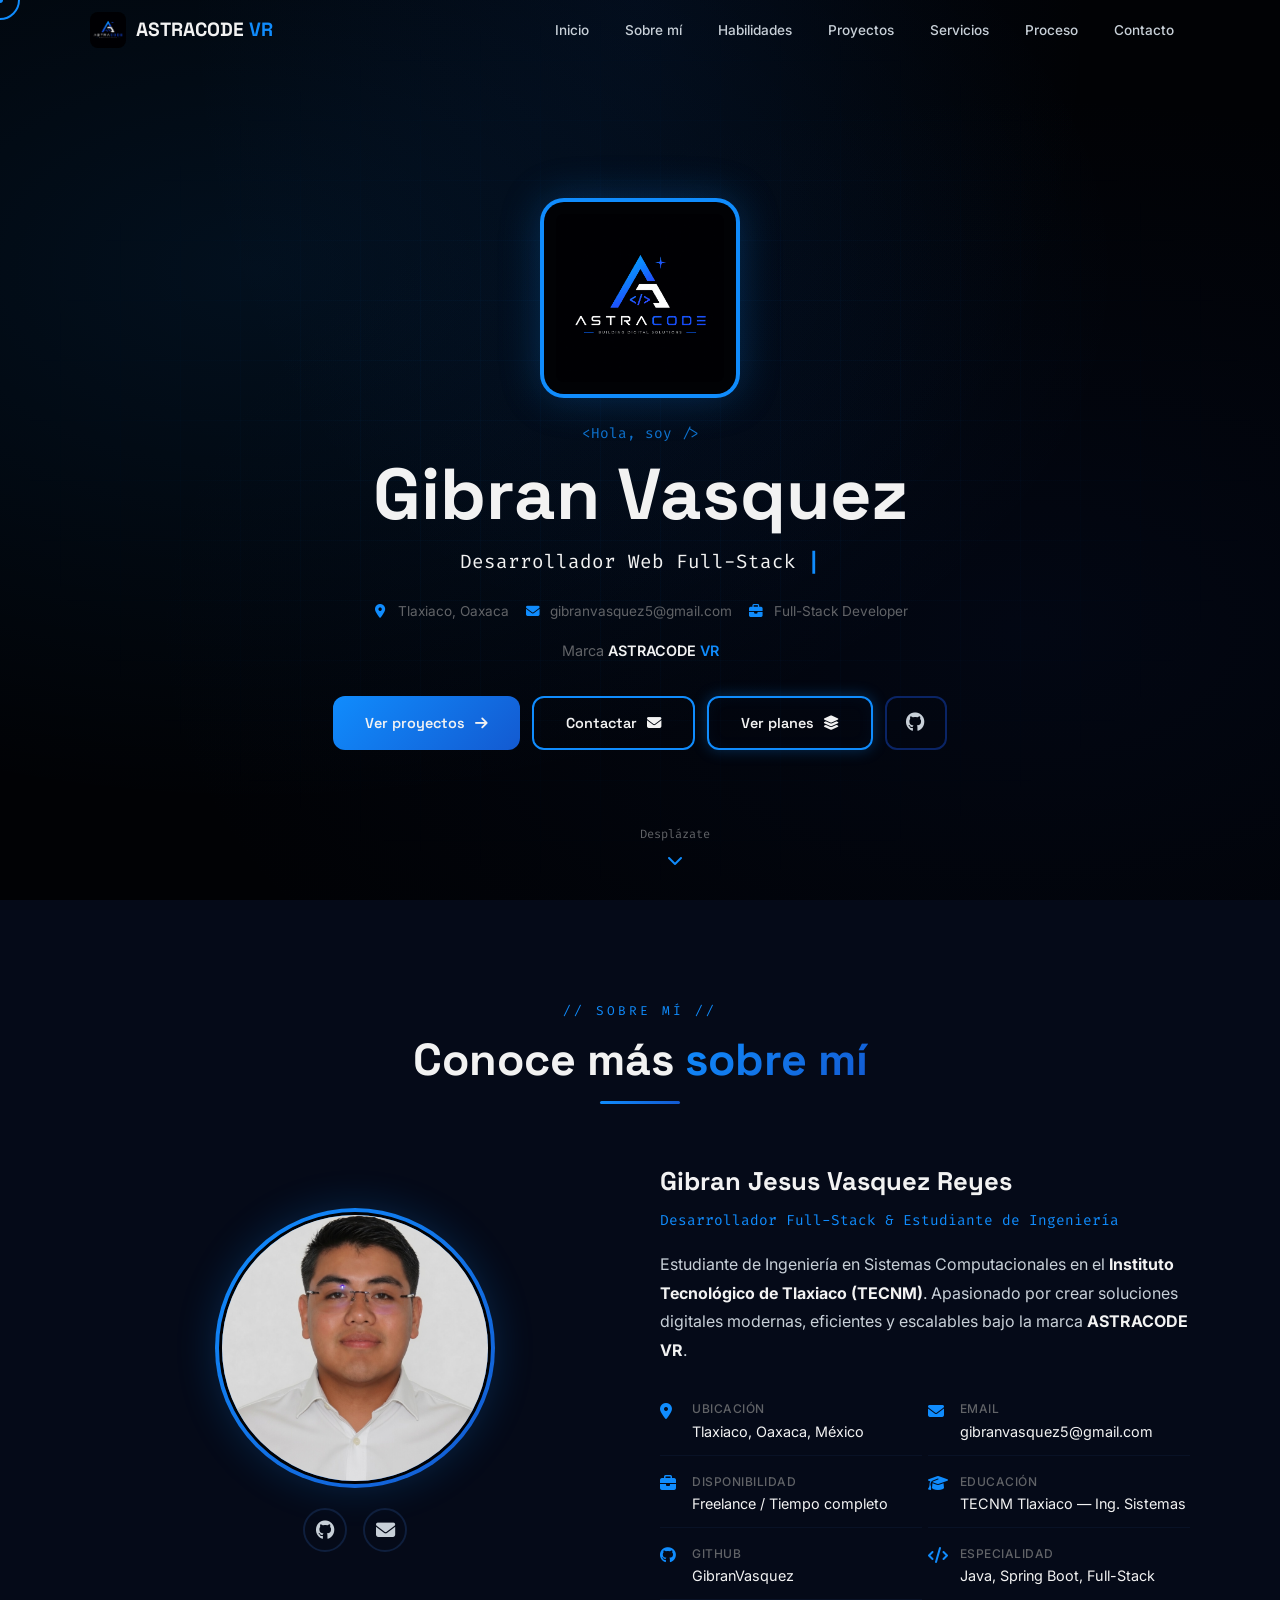
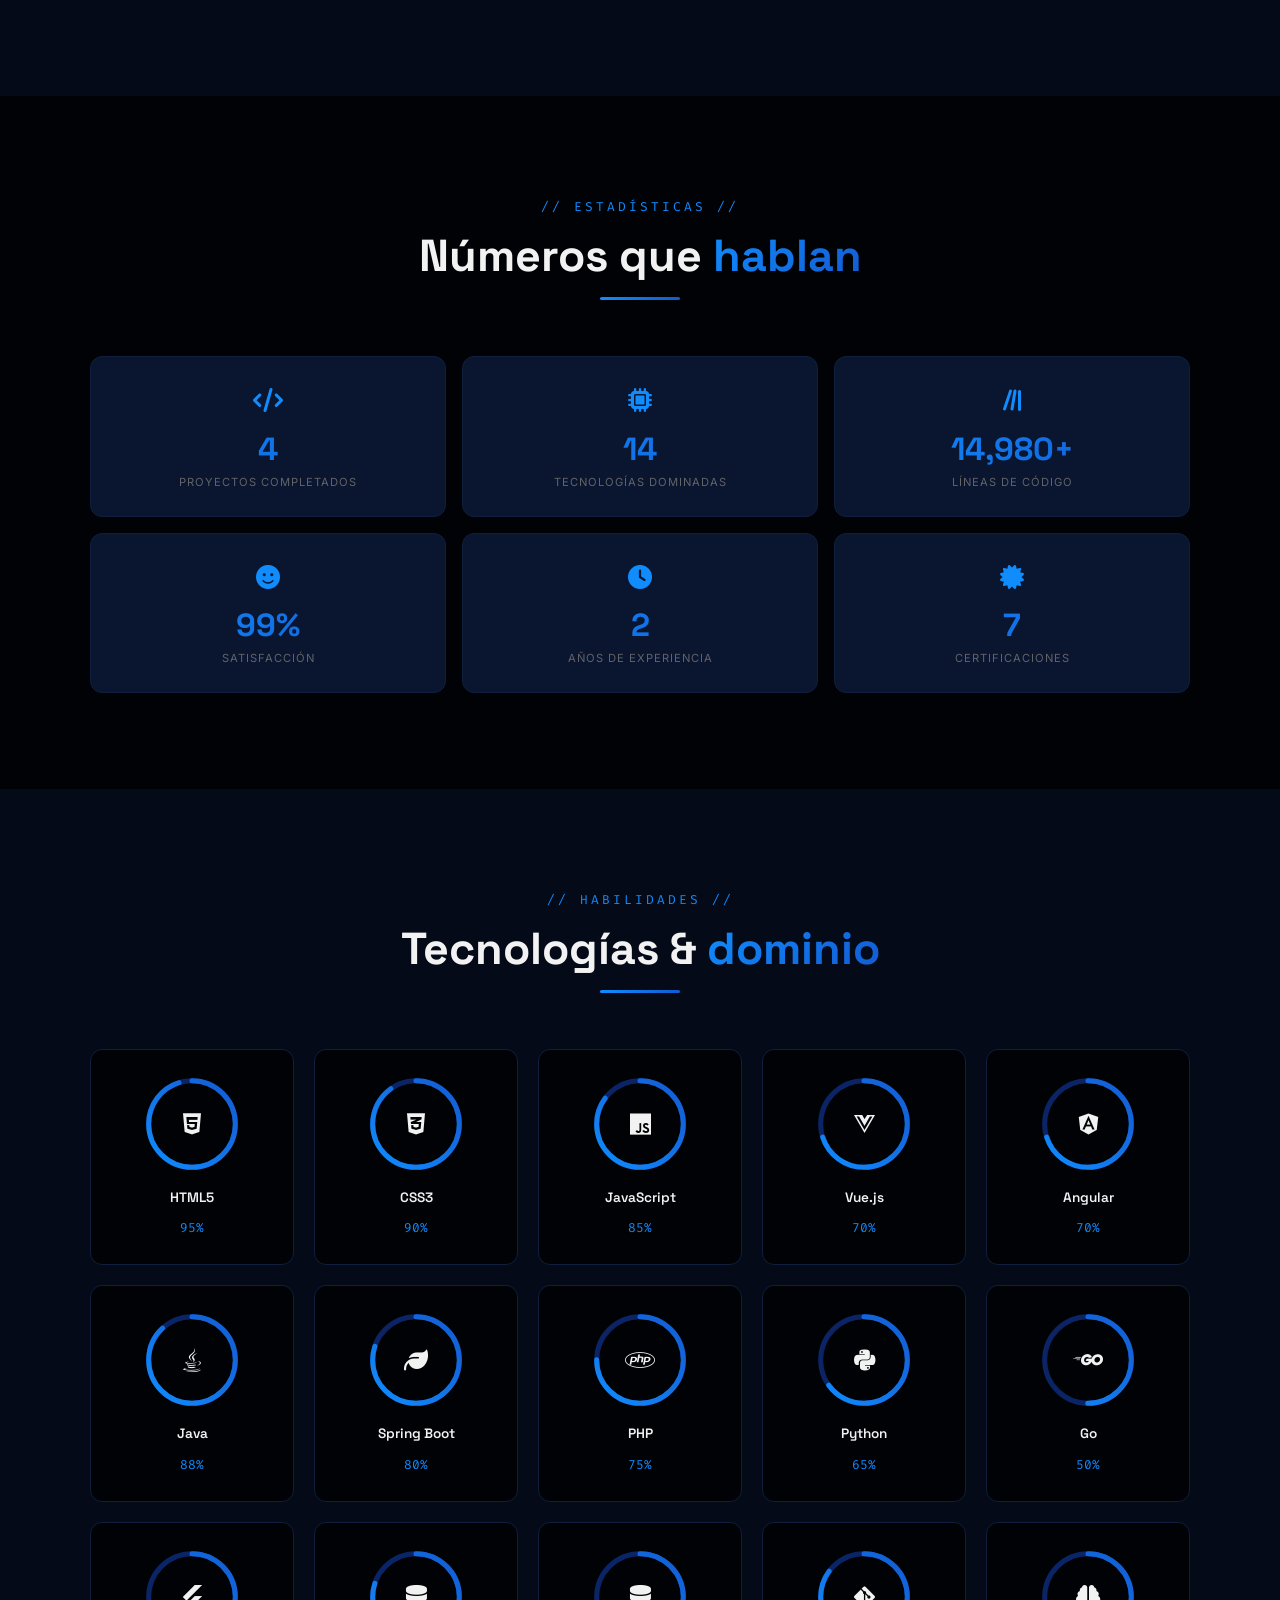
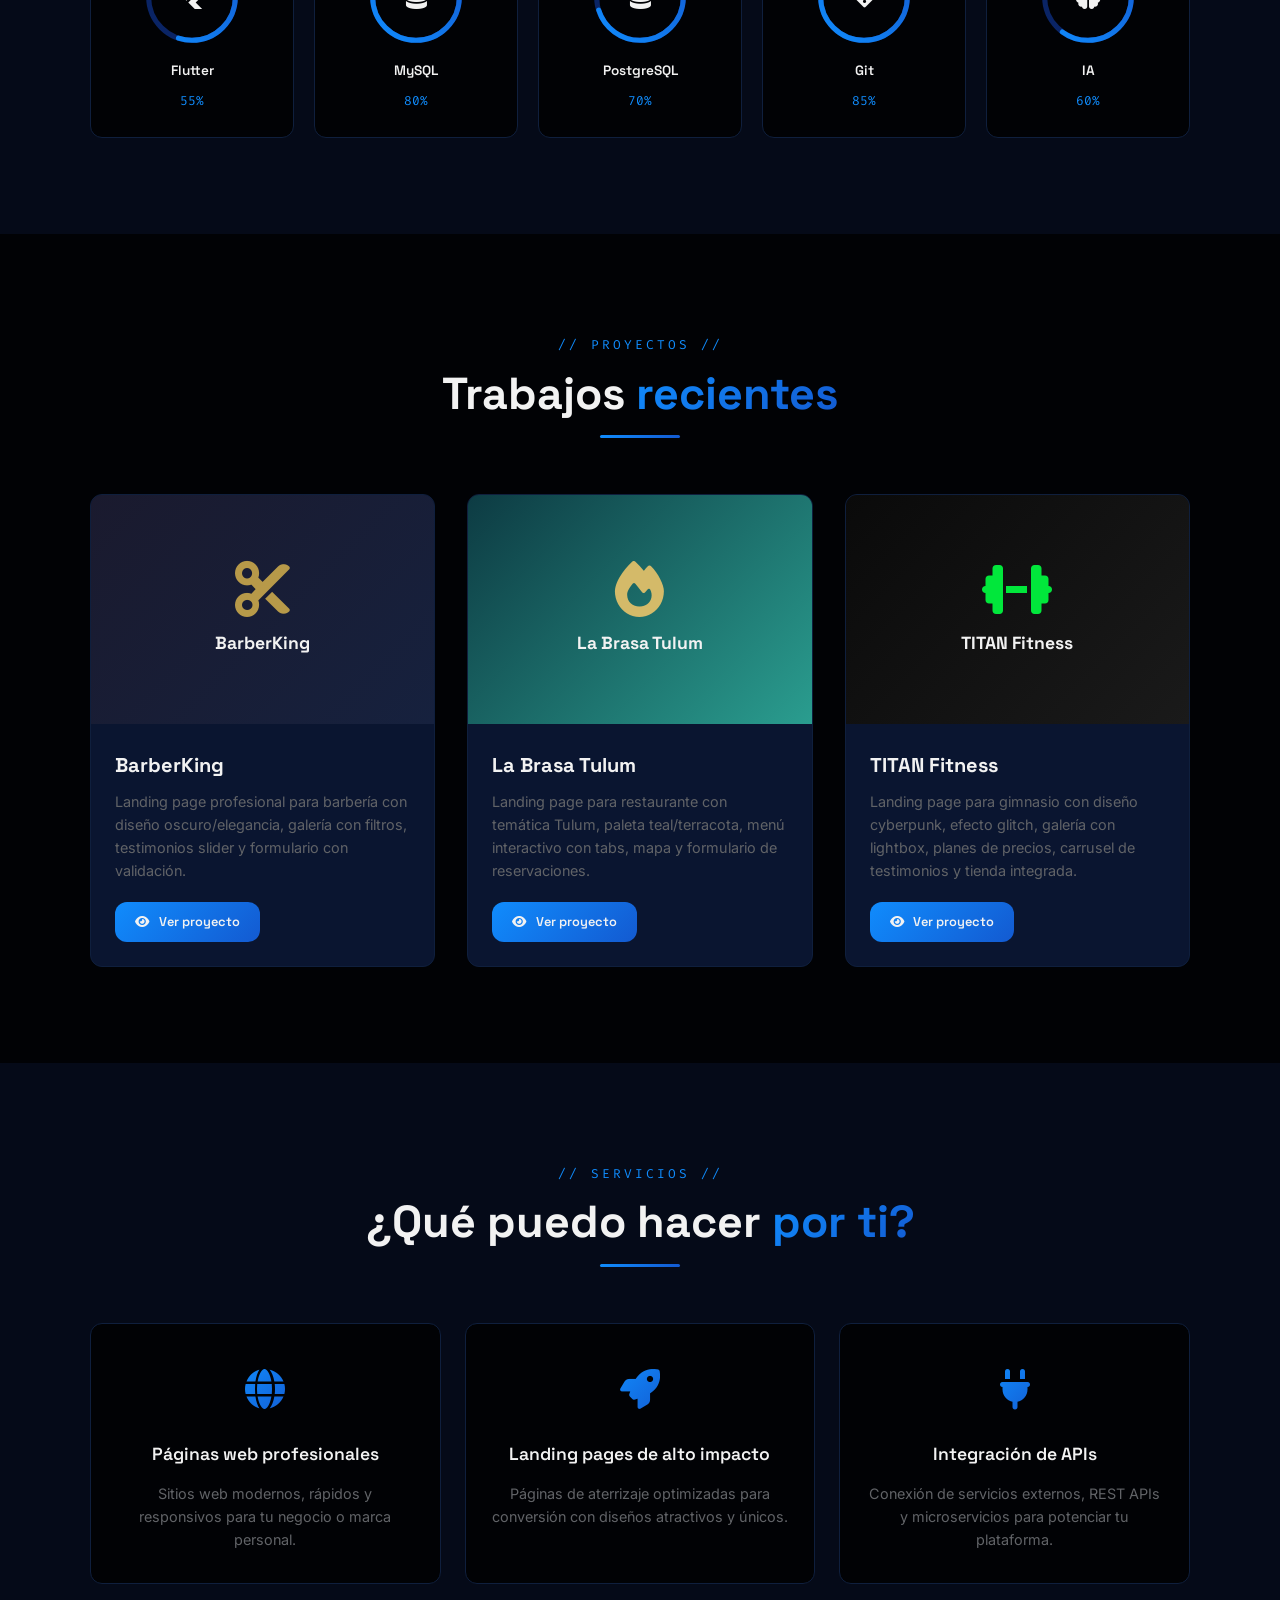
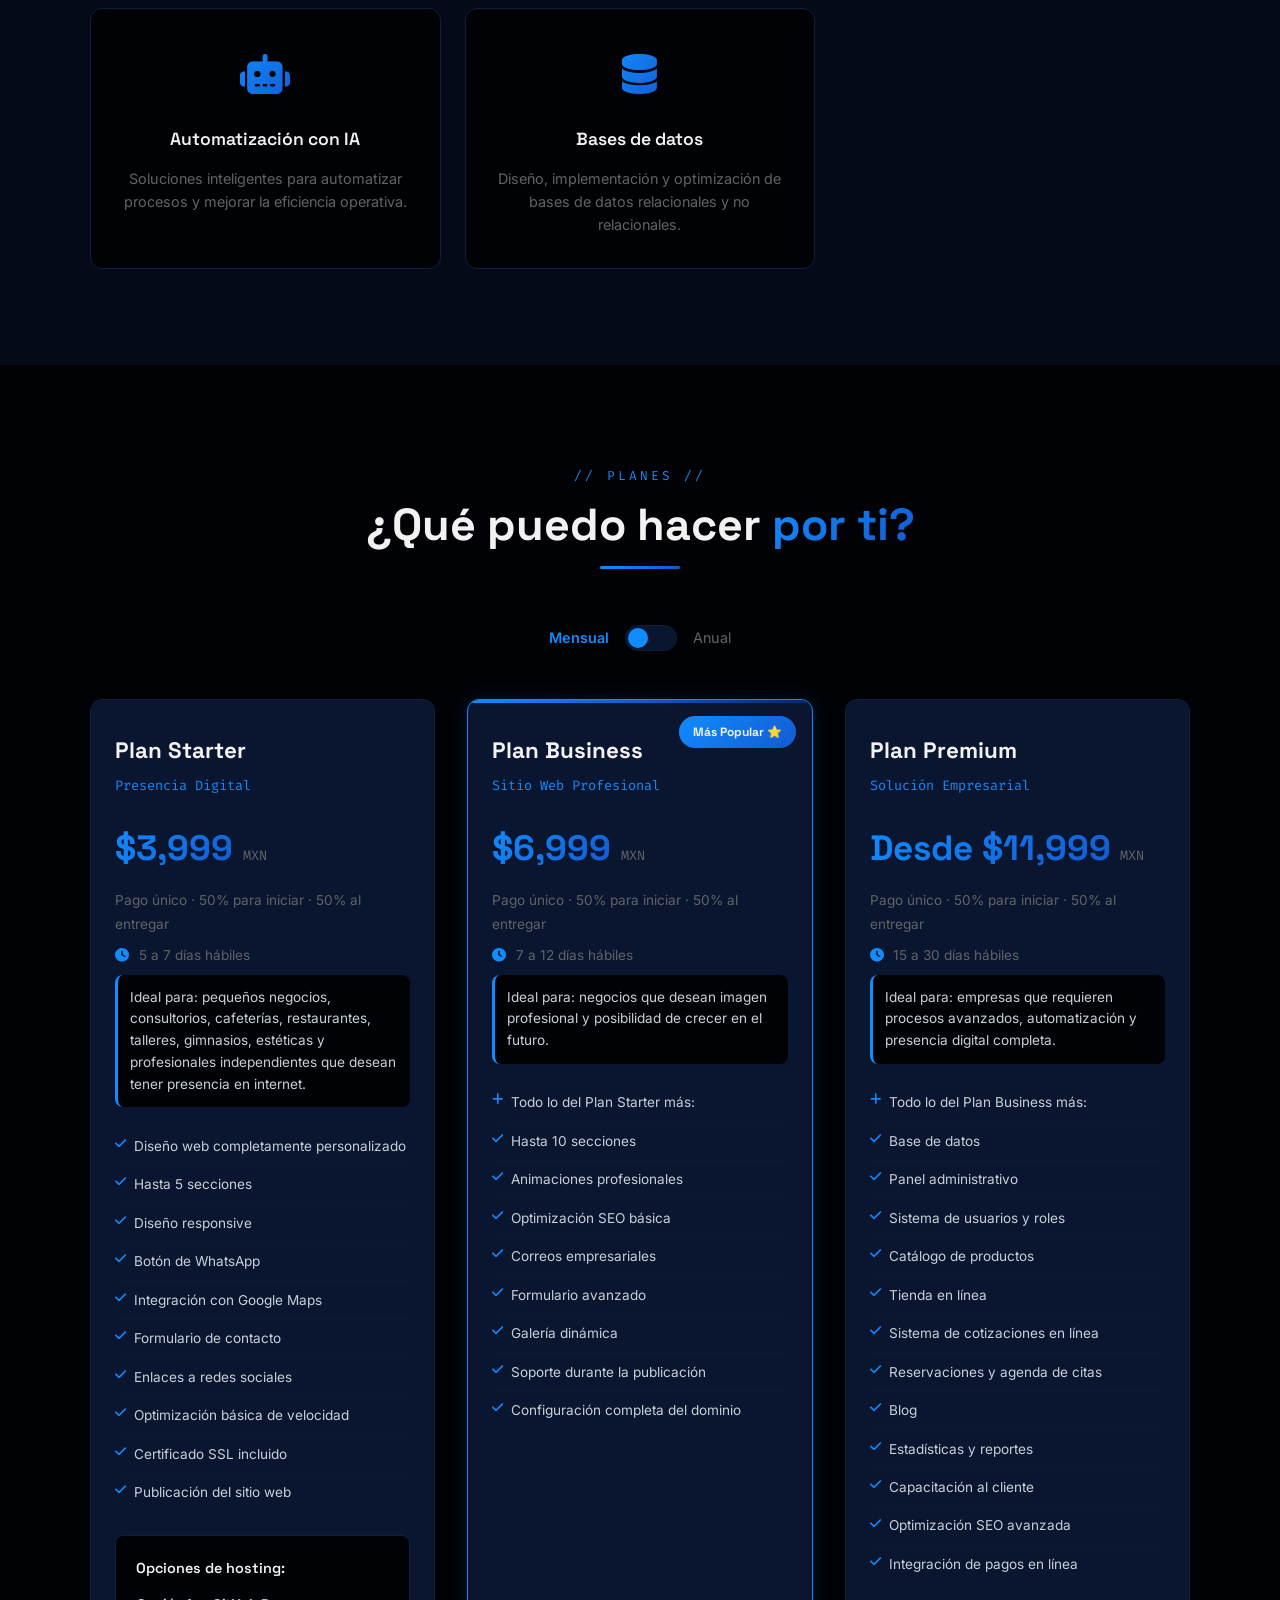
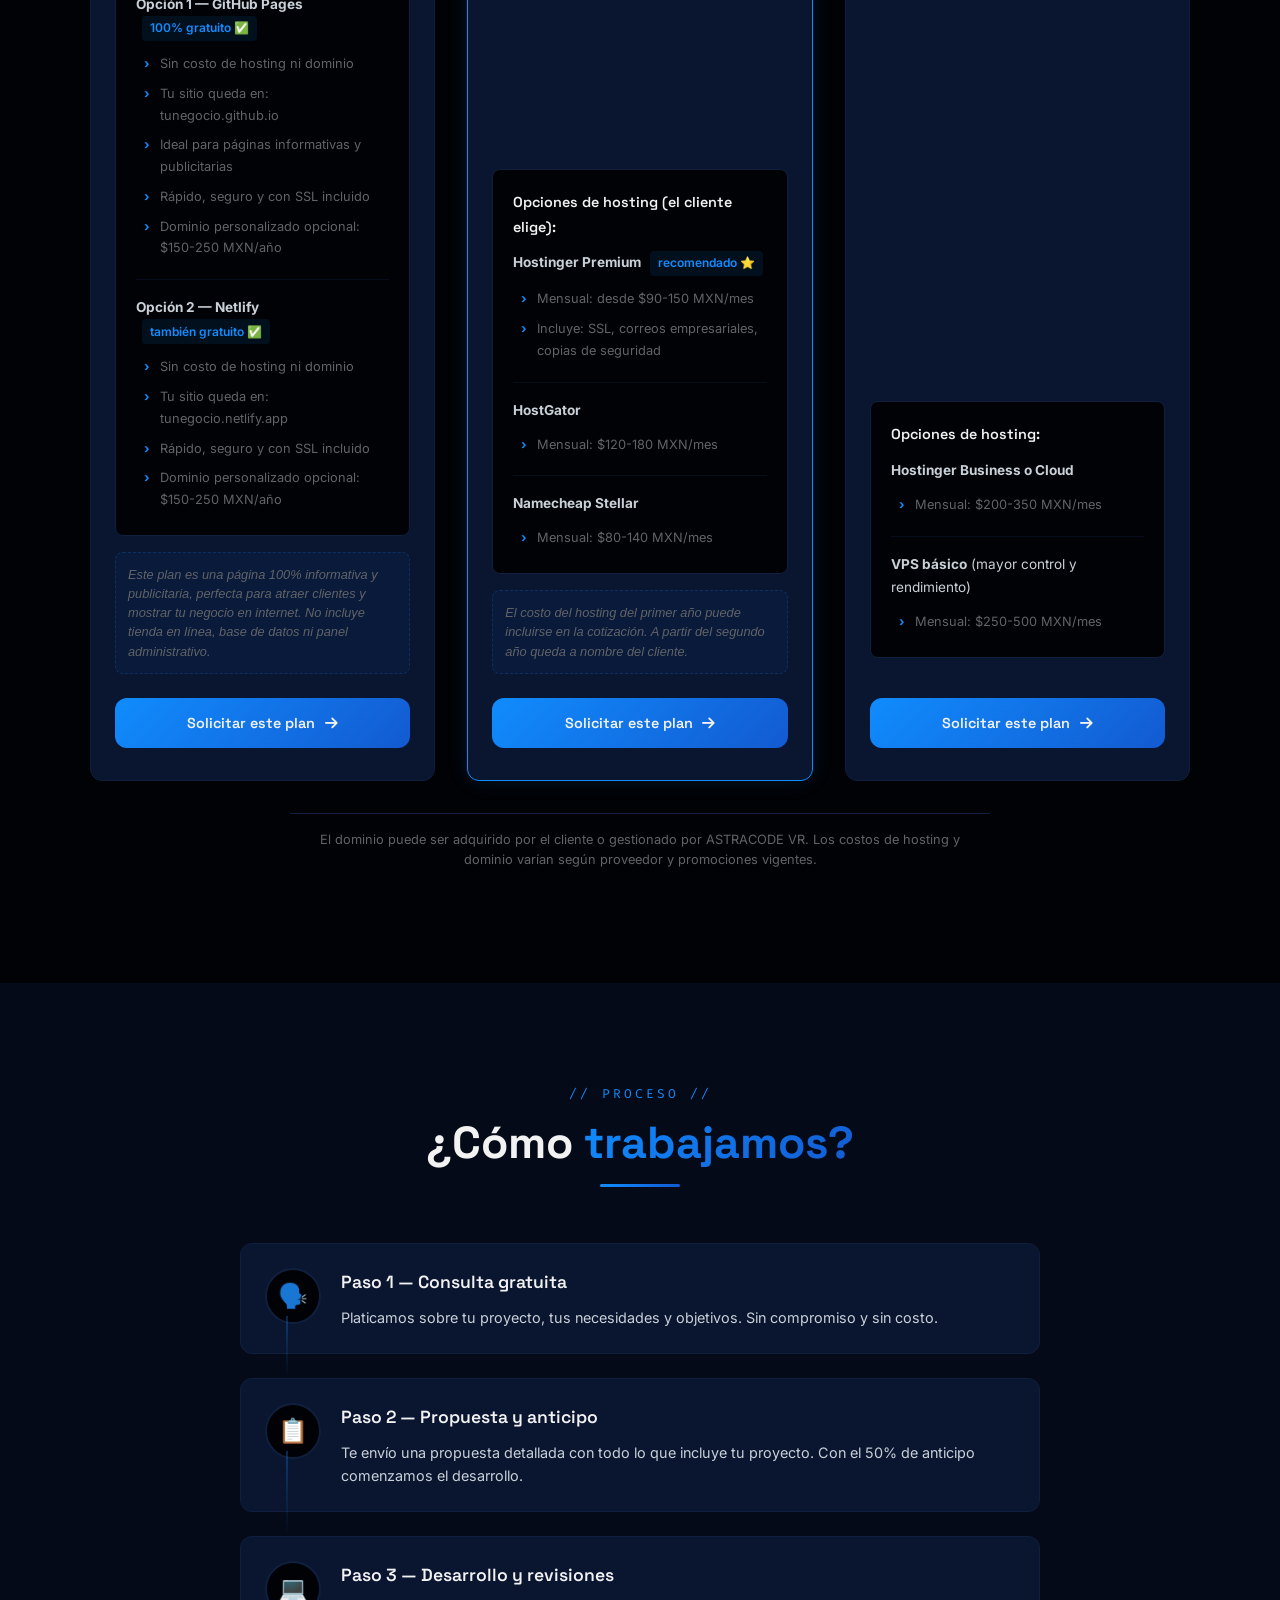
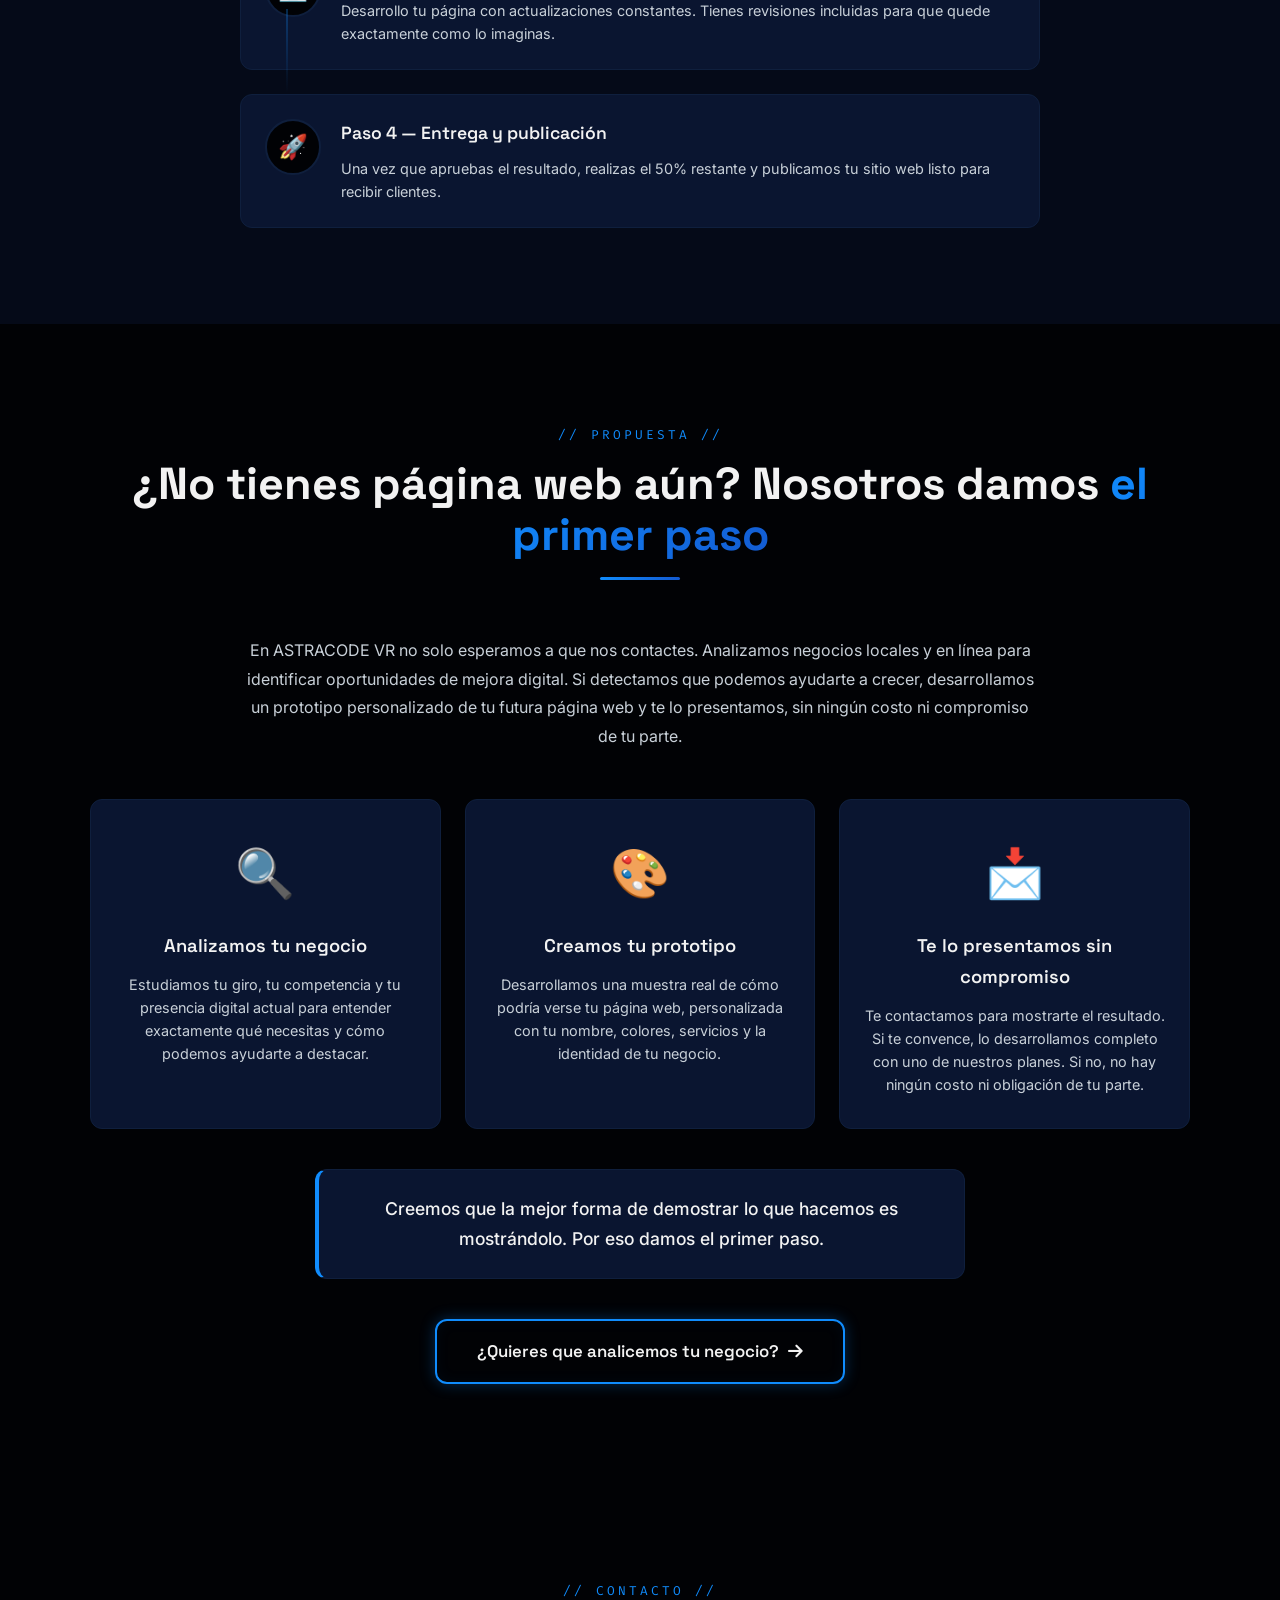
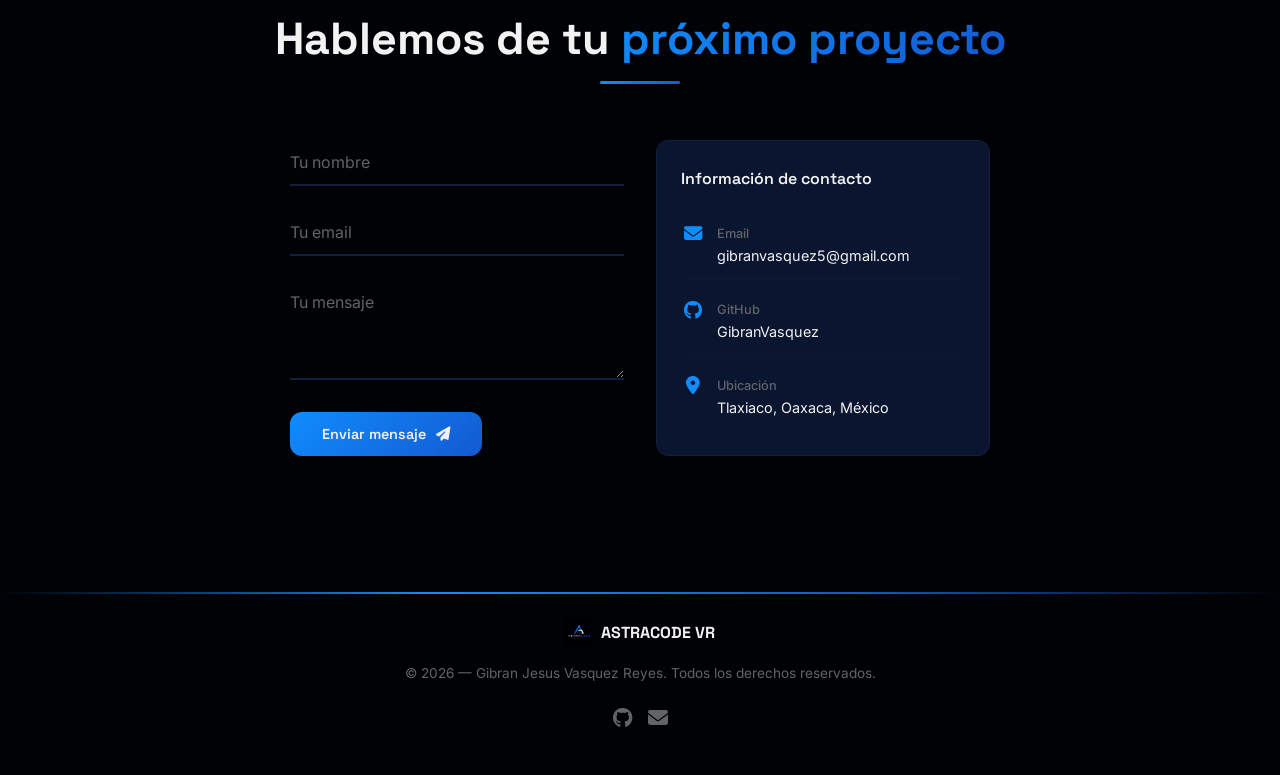
==== commit e4ef1166: "feat: agregar servicios, proceso y propuesta personalizada" ====
--- a/index.html
+++ b/index.html
@@ -56,7 +56,8 @@
           <li><a href="#about" class="astranav__link">Sobre mí</a></li>
           <li><a href="#skills" class="astranav__link">Habilidades</a></li>
           <li><a href="#projects" class="astranav__link">Proyectos</a></li>
-          <li><a href="#services" class="astranav__link">Servicios</a></li>
+          <li><a href="#servicios" class="astranav__link">Servicios</a></li>
+          <li><a href="#proceso" class="astranav__link">Proceso</a></li>
           <li><a href="#contact" class="astranav__link">Contacto</a></li>
         </ul>
       </nav>
@@ -98,6 +99,10 @@
             <span>Contactar</span>
             <i class="fa-solid fa-envelope"></i>
           </a>
+          <a href="#servicios" class="astrabtn astrabtn--neon">
+            <span>Ver planes</span>
+            <i class="fa-solid fa-layer-group"></i>
+          </a>
           <a href="https://github.com/GibranVasquez" target="_blank" rel="noopener" class="astrabtn astrabtn--social" aria-label="GitHub">
             <i class="fa-brands fa-github"></i>
           </a>
@@ -528,6 +533,273 @@
     </div>
   </section>
 
+  <!-- SERVICIOS - PLANES DE PRECIOS -->
+  <section class="astrasection" id="servicios">
+    <div class="container">
+      <div class="astrasection__header reveal">
+        <span class="astrasection__tag">// Planes //</span>
+        <h2 class="astrasection__title">¿Qué puedo hacer <span>por ti?</span></h2>
+        <div class="astrasection__line"></div>
+      </div>
+
+      <div class="astraservices-plans__toggle reveal">
+        <span class="astraservices-plans__toggle-label billing-label active" data-period="monthly">Mensual</span>
+        <button class="astraservices-plans__toggle-switch" id="billingToggle" aria-label="Cambiar periodo">
+          <span class="astraservices-plans__toggle-knob"></span>
+        </button>
+        <span class="astraservices-plans__toggle-label billing-label" data-period="yearly">Anual</span>
+      </div>
+
+      <div class="astraservices-plans">
+        <!-- PLAN STARTER -->
+        <div class="astraservices-plan reveal">
+          <div class="astraservices-plan__header">
+            <h3 class="astraservices-plan__name">Plan Starter</h3>
+            <p class="astraservices-plan__sub">Presencia Digital</p>
+          </div>
+          <div class="astraservices-plan__price">
+            <span class="astraservices-plan__amount">$3,999</span>
+            <span class="astraservices-plan__currency">MXN</span>
+          </div>
+          <p class="astraservices-plan__payment">Pago único · 50% para iniciar · 50% al entregar</p>
+          <p class="astraservices-plan__delivery"><i class="fa-solid fa-clock"></i> 5 a 7 días hábiles</p>
+          <p class="astraservices-plan__ideal">Ideal para: pequeños negocios, consultorios, cafeterías, restaurantes, talleres, gimnasios, estéticas y profesionales independientes que desean tener presencia en internet.</p>
+          <ul class="astraservices-plan__list">
+            <li><i class="fa-solid fa-check"></i> Diseño web completamente personalizado</li>
+            <li><i class="fa-solid fa-check"></i> Hasta 5 secciones</li>
+            <li><i class="fa-solid fa-check"></i> Diseño responsive</li>
+            <li><i class="fa-solid fa-check"></i> Botón de WhatsApp</li>
+            <li><i class="fa-solid fa-check"></i> Integración con Google Maps</li>
+            <li><i class="fa-solid fa-check"></i> Formulario de contacto</li>
+            <li><i class="fa-solid fa-check"></i> Enlaces a redes sociales</li>
+            <li><i class="fa-solid fa-check"></i> Optimización básica de velocidad</li>
+            <li><i class="fa-solid fa-check"></i> Certificado SSL incluido</li>
+            <li><i class="fa-solid fa-check"></i> Publicación del sitio web</li>
+          </ul>
+          <div class="astraservices-plan__hosting">
+            <p class="astraservices-plan__hosting-title">Opciones de hosting:</p>
+            <div class="astraservices-plan__hosting-option">
+              <p><strong>Opción 1 — GitHub Pages <span class="astraservices-plan__hosting-badge">100% gratuito ✅</span></strong></p>
+              <ul>
+                <li>Sin costo de hosting ni dominio</li>
+                <li>Tu sitio queda en: tunegocio.github.io</li>
+                <li>Ideal para páginas informativas y publicitarias</li>
+                <li>Rápido, seguro y con SSL incluido</li>
+                <li>Dominio personalizado opcional: $150-250 MXN/año</li>
+              </ul>
+            </div>
+            <div class="astraservices-plan__hosting-option">
+              <p><strong>Opción 2 — Netlify <span class="astraservices-plan__hosting-badge">también gratuito ✅</span></strong></p>
+              <ul>
+                <li>Sin costo de hosting ni dominio</li>
+                <li>Tu sitio queda en: tunegocio.netlify.app</li>
+                <li>Rápido, seguro y con SSL incluido</li>
+                <li>Dominio personalizado opcional: $150-250 MXN/año</li>
+              </ul>
+            </div>
+          </div>
+          <p class="astraservices-plan__footnote">Este plan es una página 100% informativa y publicitaria, perfecta para atraer clientes y mostrar tu negocio en internet. No incluye tienda en línea, base de datos ni panel administrativo.</p>
+          <a href="#contact" class="astrabtn astrabtn--primary astrabtn--plan">
+            <span>Solicitar este plan</span>
+            <i class="fa-solid fa-arrow-right"></i>
+          </a>
+        </div>
+
+        <!-- PLAN BUSINESS -->
+        <div class="astraservices-plan astraplan--featured reveal">
+          <div class="astraservices-plan__badge">Más Popular ⭐</div>
+          <div class="astraservices-plan__header">
+            <h3 class="astraservices-plan__name">Plan Business</h3>
+            <p class="astraservices-plan__sub">Sitio Web Profesional</p>
+          </div>
+          <div class="astraservices-plan__price">
+            <span class="astraservices-plan__amount">$6,999</span>
+            <span class="astraservices-plan__currency">MXN</span>
+          </div>
+          <p class="astraservices-plan__payment">Pago único · 50% para iniciar · 50% al entregar</p>
+          <p class="astraservices-plan__delivery"><i class="fa-solid fa-clock"></i> 7 a 12 días hábiles</p>
+          <p class="astraservices-plan__ideal">Ideal para: negocios que desean imagen profesional y posibilidad de crecer en el futuro.</p>
+          <ul class="astraservices-plan__list">
+            <li><i class="fa-solid fa-plus"></i> Todo lo del Plan Starter más:</li>
+            <li><i class="fa-solid fa-check"></i> Hasta 10 secciones</li>
+            <li><i class="fa-solid fa-check"></i> Animaciones profesionales</li>
+            <li><i class="fa-solid fa-check"></i> Optimización SEO básica</li>
+            <li><i class="fa-solid fa-check"></i> Correos empresariales</li>
+            <li><i class="fa-solid fa-check"></i> Formulario avanzado</li>
+            <li><i class="fa-solid fa-check"></i> Galería dinámica</li>
+            <li><i class="fa-solid fa-check"></i> Soporte durante la publicación</li>
+            <li><i class="fa-solid fa-check"></i> Configuración completa del dominio</li>
+          </ul>
+          <div class="astraservices-plan__hosting">
+            <p class="astraservices-plan__hosting-title">Opciones de hosting (el cliente elige):</p>
+            <div class="astraservices-plan__hosting-option">
+              <p><strong>Hostinger Premium <span class="astraservices-plan__hosting-badge">recomendado ⭐</span></strong></p>
+              <ul>
+                <li class="billing-monthly">Mensual: desde $90-150 MXN/mes</li>
+                <li class="billing-yearly">Anual: desde $30-40 MXN/mes</li>
+                <li>Incluye: SSL, correos empresariales, copias de seguridad</li>
+              </ul>
+            </div>
+            <div class="astraservices-plan__hosting-option">
+              <p><strong>HostGator</strong></p>
+              <ul>
+                <li class="billing-monthly">Mensual: $120-180 MXN/mes</li>
+                <li class="billing-yearly">Anual: $80-120 MXN/mes</li>
+              </ul>
+            </div>
+            <div class="astraservices-plan__hosting-option">
+              <p><strong>Namecheap Stellar</strong></p>
+              <ul>
+                <li class="billing-monthly">Mensual: $80-140 MXN/mes</li>
+                <li class="billing-yearly">Anual: $60-100 MXN/mes</li>
+              </ul>
+            </div>
+          </div>
+          <p class="astraservices-plan__footnote">El costo del hosting del primer año puede incluirse en la cotización. A partir del segundo año queda a nombre del cliente.</p>
+          <a href="#contact" class="astrabtn astrabtn--primary astrabtn--plan">
+            <span>Solicitar este plan</span>
+            <i class="fa-solid fa-arrow-right"></i>
+          </a>
+        </div>
+
+        <!-- PLAN PREMIUM -->
+        <div class="astraservices-plan reveal">
+          <div class="astraservices-plan__header">
+            <h3 class="astraservices-plan__name">Plan Premium</h3>
+            <p class="astraservices-plan__sub">Solución Empresarial</p>
+          </div>
+          <div class="astraservices-plan__price">
+            <span class="astraservices-plan__amount">Desde $11,999</span>
+            <span class="astraservices-plan__currency">MXN</span>
+          </div>
+          <p class="astraservices-plan__payment">Pago único · 50% para iniciar · 50% al entregar</p>
+          <p class="astraservices-plan__delivery"><i class="fa-solid fa-clock"></i> 15 a 30 días hábiles</p>
+          <p class="astraservices-plan__ideal">Ideal para: empresas que requieren procesos avanzados, automatización y presencia digital completa.</p>
+          <ul class="astraservices-plan__list">
+            <li><i class="fa-solid fa-plus"></i> Todo lo del Plan Business más:</li>
+            <li><i class="fa-solid fa-check"></i> Base de datos</li>
+            <li><i class="fa-solid fa-check"></i> Panel administrativo</li>
+            <li><i class="fa-solid fa-check"></i> Sistema de usuarios y roles</li>
+            <li><i class="fa-solid fa-check"></i> Catálogo de productos</li>
+            <li><i class="fa-solid fa-check"></i> Tienda en línea</li>
+            <li><i class="fa-solid fa-check"></i> Sistema de cotizaciones en línea</li>
+            <li><i class="fa-solid fa-check"></i> Reservaciones y agenda de citas</li>
+            <li><i class="fa-solid fa-check"></i> Blog</li>
+            <li><i class="fa-solid fa-check"></i> Estadísticas y reportes</li>
+            <li><i class="fa-solid fa-check"></i> Capacitación al cliente</li>
+            <li><i class="fa-solid fa-check"></i> Optimización SEO avanzada</li>
+            <li><i class="fa-solid fa-check"></i> Integración de pagos en línea</li>
+          </ul>
+          <div class="astraservices-plan__hosting">
+            <p class="astraservices-plan__hosting-title">Opciones de hosting:</p>
+            <div class="astraservices-plan__hosting-option">
+              <p><strong>Hostinger Business o Cloud</strong></p>
+              <ul>
+                <li class="billing-monthly">Mensual: $200-350 MXN/mes</li>
+                <li class="billing-yearly">Anual: $100-180 MXN/mes</li>
+              </ul>
+            </div>
+            <div class="astraservices-plan__hosting-option">
+              <p><strong>VPS básico</strong> <span class="text-muted">(mayor control y rendimiento)</span></p>
+              <ul>
+                <li class="billing-monthly">Mensual: $250-500 MXN/mes</li>
+                <li class="billing-yearly">Anual: $200-400 MXN/mes</li>
+              </ul>
+            </div>
+          </div>
+          <a href="#contact" class="astrabtn astrabtn--primary astrabtn--plan">
+            <span>Solicitar este plan</span>
+            <i class="fa-solid fa-arrow-right"></i>
+          </a>
+        </div>
+      </div>
+
+      <p class="astraservices-plans__disclaimer reveal">El dominio puede ser adquirido por el cliente o gestionado por ASTRACODE VR. Los costos de hosting y dominio varían según proveedor y promociones vigentes.</p>
+    </div>
+  </section>
+
+  <!-- PROCESO DE TRABAJO -->
+  <section class="astrasection astrasection--dark" id="proceso">
+    <div class="container">
+      <div class="astrasection__header reveal">
+        <span class="astrasection__tag">// Proceso //</span>
+        <h2 class="astrasection__title">¿Cómo <span>trabajamos?</span></h2>
+        <div class="astrasection__line"></div>
+      </div>
+
+      <div class="astraprocess">
+        <div class="astraprocess__step reveal">
+          <div class="astraprocess__icon"><span>🗣️</span></div>
+          <div class="astraprocess__content">
+            <h3 class="astraprocess__title">Paso 1 — Consulta gratuita</h3>
+            <p class="astraprocess__desc">Platicamos sobre tu proyecto, tus necesidades y objetivos. Sin compromiso y sin costo.</p>
+          </div>
+        </div>
+        <div class="astraprocess__step reveal">
+          <div class="astraprocess__icon"><span>📋</span></div>
+          <div class="astraprocess__content">
+            <h3 class="astraprocess__title">Paso 2 — Propuesta y anticipo</h3>
+            <p class="astraprocess__desc">Te envío una propuesta detallada con todo lo que incluye tu proyecto. Con el 50% de anticipo comenzamos el desarrollo.</p>
+          </div>
+        </div>
+        <div class="astraprocess__step reveal">
+          <div class="astraprocess__icon"><span>💻</span></div>
+          <div class="astraprocess__content">
+            <h3 class="astraprocess__title">Paso 3 — Desarrollo y revisiones</h3>
+            <p class="astraprocess__desc">Desarrollo tu página con actualizaciones constantes. Tienes revisiones incluidas para que quede exactamente como lo imaginas.</p>
+          </div>
+        </div>
+        <div class="astraprocess__step reveal">
+          <div class="astraprocess__icon"><span>🚀</span></div>
+          <div class="astraprocess__content">
+            <h3 class="astraprocess__title">Paso 4 — Entrega y publicación</h3>
+            <p class="astraprocess__desc">Una vez que apruebas el resultado, realizas el 50% restante y publicamos tu sitio web listo para recibir clientes.</p>
+          </div>
+        </div>
+      </div>
+    </div>
+  </section>
+
+  <!-- PROPUESTA PERSONALIZADA -->
+  <section class="astrasection" id="propuesta">
+    <div class="container">
+      <div class="astrasection__header reveal">
+        <span class="astrasection__tag">// Propuesta //</span>
+        <h2 class="astrasection__title">¿No tienes página web aún? Nosotros damos <span>el primer paso</span></h2>
+        <div class="astrasection__line"></div>
+      </div>
+
+      <p class="astrapropuesta__intro reveal">En ASTRACODE VR no solo esperamos a que nos contactes. Analizamos negocios locales y en línea para identificar oportunidades de mejora digital. Si detectamos que podemos ayudarte a crecer, desarrollamos un prototipo personalizado de tu futura página web y te lo presentamos, sin ningún costo ni compromiso de tu parte.</p>
+
+      <div class="astrapropuesta__steps">
+        <div class="astrapropuesta__card reveal">
+          <div class="astrapropuesta__card-icon">🔍</div>
+          <h3>Analizamos tu negocio</h3>
+          <p>Estudiamos tu giro, tu competencia y tu presencia digital actual para entender exactamente qué necesitas y cómo podemos ayudarte a destacar.</p>
+        </div>
+        <div class="astrapropuesta__card reveal">
+          <div class="astrapropuesta__card-icon">🎨</div>
+          <h3>Creamos tu prototipo</h3>
+          <p>Desarrollamos una muestra real de cómo podría verse tu página web, personalizada con tu nombre, colores, servicios y la identidad de tu negocio.</p>
+        </div>
+        <div class="astrapropuesta__card reveal">
+          <div class="astrapropuesta__card-icon">📩</div>
+          <h3>Te lo presentamos sin compromiso</h3>
+          <p>Te contactamos para mostrarte el resultado. Si te convence, lo desarrollamos completo con uno de nuestros planes. Si no, no hay ningún costo ni obligación de tu parte.</p>
+        </div>
+      </div>
+
+      <p class="astrapropuesta__message reveal">Creemos que la mejor forma de demostrar lo que hacemos es mostrándolo. Por eso damos el primer paso.</p>
+
+      <div class="astrapropuesta__cta reveal">
+        <a href="#contact" class="astrabtn astrabtn--neon astrabtn--large">
+          <span>¿Quieres que analicemos tu negocio?</span>
+          <i class="fa-solid fa-arrow-right"></i>
+        </a>
+      </div>
+    </div>
+  </section>
+
   <!-- CONTACT -->
   <section class="astrasection" id="contact">
     <div class="container">
--- a/css/styles.css
+++ b/css/styles.css
@@ -1212,6 +1212,494 @@
   line-height: 1.6;
 }
 
+/* NEON BUTTON */
+.astrabtn--neon {
+  background: transparent;
+  color: var(--color-white);
+  border-color: var(--color-primary);
+  box-shadow: 0 0 15px rgba(16, 140, 253, 0.3), inset 0 0 15px rgba(16, 140, 253, 0.05);
+}
+
+.astrabtn--neon:hover,
+.astrabtn--neon:focus {
+  background: rgba(16, 140, 253, 0.12);
+  box-shadow: 0 0 30px rgba(16, 140, 253, 0.5), inset 0 0 20px rgba(16, 140, 253, 0.1);
+  transform: translateY(-2px);
+  color: var(--color-white);
+}
+
+.astrabtn--large {
+  font-size: 1.05rem;
+  padding: 1rem 2.5rem;
+}
+
+.astrabtn--plan {
+  width: 100%;
+  justify-content: center;
+  margin-top: 1.5rem;
+}
+
+/* BILLING TOGGLE */
+.astraservices-plans__toggle {
+  display: flex;
+  align-items: center;
+  justify-content: center;
+  gap: 1rem;
+  margin-bottom: 3rem;
+}
+
+.astraservices-plans__toggle-label {
+  font-family: var(--font-body);
+  font-size: 0.9rem;
+  color: var(--color-text-muted);
+  cursor: pointer;
+  transition: var(--transition);
+  user-select: none;
+}
+
+.astraservices-plans__toggle-label.active {
+  color: var(--color-primary);
+  font-weight: 600;
+}
+
+.astraservices-plans__toggle-switch {
+  width: 52px;
+  height: 26px;
+  background: var(--color-surface);
+  border: 1px solid var(--color-border);
+  border-radius: 13px;
+  position: relative;
+  cursor: pointer;
+  transition: var(--transition);
+  padding: 0;
+}
+
+.astraservices-plans__toggle-switch:hover {
+  border-color: var(--color-primary);
+}
+
+.astraservices-plans__toggle-knob {
+  position: absolute;
+  top: 2px;
+  left: 2px;
+  width: 20px;
+  height: 20px;
+  background: var(--color-primary);
+  border-radius: 50%;
+  transition: transform 0.3s ease;
+}
+
+.is-billing-yearly .astraservices-plans__toggle-knob {
+  transform: translateX(26px);
+}
+
+/* PLANS GRID */
+.astraservices-plans {
+  display: grid;
+  gap: 2rem;
+  margin-bottom: 2rem;
+}
+
+.astraservices-plan {
+  background: var(--color-surface);
+  border: 1px solid var(--color-border);
+  border-radius: var(--radius);
+  padding: 2rem 1.5rem;
+  position: relative;
+  transition: var(--transition);
+  display: flex;
+  flex-direction: column;
+}
+
+.astraservices-plan:hover {
+  border-color: var(--color-primary);
+  box-shadow: var(--shadow-primary);
+  transform: translateY(-4px);
+}
+
+.astraplan--featured {
+  border-color: var(--color-primary);
+  box-shadow: 0 0 20px rgba(16, 140, 253, 0.15);
+  position: relative;
+  overflow: hidden;
+}
+
+.astraplan--featured::before {
+  content: '';
+  position: absolute;
+  top: 0;
+  left: 0;
+  right: 0;
+  height: 3px;
+  background: linear-gradient(90deg, var(--color-primary), var(--color-secondary), var(--color-accent));
+}
+
+.astraservices-plan__badge {
+  position: absolute;
+  top: 1rem;
+  right: 1rem;
+  background: linear-gradient(135deg, var(--color-primary), var(--color-secondary));
+  color: var(--color-white);
+  font-family: var(--font-display);
+  font-size: 0.75rem;
+  font-weight: 700;
+  padding: 0.35rem 0.85rem;
+  border-radius: 20px;
+  white-space: nowrap;
+}
+
+.astraservices-plan__header {
+  margin-bottom: 1.25rem;
+}
+
+.astraservices-plan__name {
+  font-family: var(--font-display);
+  font-size: 1.4rem;
+  font-weight: 700;
+  color: var(--color-white);
+  margin-bottom: 0.25rem;
+}
+
+.astraservices-plan__sub {
+  font-family: var(--font-code);
+  font-size: 0.85rem;
+  color: var(--color-primary);
+}
+
+.astraservices-plan__price {
+  margin-bottom: 0.75rem;
+}
+
+.astraservices-plan__amount {
+  font-family: var(--font-display);
+  font-size: 2.2rem;
+  font-weight: 700;
+  background: linear-gradient(135deg, var(--color-primary), var(--color-secondary));
+  -webkit-background-clip: text;
+  -webkit-text-fill-color: transparent;
+  background-clip: text;
+}
+
+.astraservices-plan__currency {
+  font-family: var(--font-code);
+  font-size: 0.85rem;
+  color: var(--color-text-muted);
+  margin-left: 0.35rem;
+}
+
+.astraservices-plan__payment,
+.astraservices-plan__delivery {
+  font-size: 0.85rem;
+  color: var(--color-text-muted);
+  margin-bottom: 0.5rem;
+}
+
+.astraservices-plan__delivery i {
+  color: var(--color-primary);
+  margin-right: 0.35rem;
+}
+
+.astraservices-plan__ideal {
+  font-size: 0.85rem;
+  color: var(--color-text);
+  line-height: 1.6;
+  margin-bottom: 1.25rem;
+  padding: 0.75rem;
+  background: var(--color-bg);
+  border-radius: var(--radius-sm);
+  border-left: 3px solid var(--color-primary);
+}
+
+.astraservices-plan__list {
+  list-style: none;
+  margin-bottom: 1.5rem;
+  flex: 1;
+}
+
+.astraservices-plan__list li {
+  font-size: 0.85rem;
+  color: var(--color-text);
+  padding: 0.45rem 0;
+  display: flex;
+  align-items: flex-start;
+  gap: 0.5rem;
+  border-bottom: 1px solid rgba(15, 31, 61, 0.4);
+}
+
+.astraservices-plan__list li:last-child {
+  border-bottom: none;
+}
+
+.astraservices-plan__list li i {
+  color: var(--color-primary);
+  margin-top: 0.2rem;
+  flex-shrink: 0;
+  font-size: 0.8rem;
+}
+
+.astraservices-plan__hosting {
+  background: var(--color-bg);
+  border: 1px solid var(--color-border);
+  border-radius: var(--radius-sm);
+  padding: 1.25rem;
+  margin-bottom: 1rem;
+}
+
+.astraservices-plan__hosting-title {
+  font-family: var(--font-display);
+  font-size: 0.9rem;
+  font-weight: 600;
+  color: var(--color-white);
+  margin-bottom: 0.75rem;
+}
+
+.astraservices-plan__hosting-option {
+  margin-bottom: 1rem;
+  padding-bottom: 1rem;
+  border-bottom: 1px solid rgba(15, 31, 61, 0.4);
+}
+
+.astraservices-plan__hosting-option:last-child {
+  margin-bottom: 0;
+  padding-bottom: 0;
+  border-bottom: none;
+}
+
+.astraservices-plan__hosting-option p {
+  font-size: 0.85rem;
+  margin-bottom: 0.5rem;
+  color: var(--color-text);
+}
+
+.astraservices-plan__hosting-option ul {
+  list-style: none;
+  padding-left: 0.5rem;
+}
+
+.astraservices-plan__hosting-option ul li {
+  font-size: 0.8rem;
+  color: var(--color-text-muted);
+  padding: 0.25rem 0;
+  position: relative;
+  padding-left: 1rem;
+}
+
+.astraservices-plan__hosting-option ul li::before {
+  content: '›';
+  position: absolute;
+  left: 0;
+  color: var(--color-primary);
+  font-weight: 700;
+}
+
+.astraservices-plan__hosting-badge {
+  display: inline-block;
+  font-size: 0.75rem;
+  font-weight: 600;
+  color: var(--color-primary);
+  background: rgba(16, 140, 253, 0.1);
+  padding: 0.15rem 0.5rem;
+  border-radius: 4px;
+  margin-left: 0.35rem;
+}
+
+.astraservices-plan__footnote {
+  font-size: 0.8rem;
+  color: var(--color-text-muted);
+  font-style: italic;
+  line-height: 1.5;
+  padding: 0.75rem;
+  background: rgba(16, 140, 253, 0.05);
+  border-radius: var(--radius-sm);
+  border: 1px dashed rgba(16, 140, 253, 0.2);
+}
+
+.astraservices-plans__disclaimer {
+  text-align: center;
+  font-size: 0.8rem;
+  color: var(--color-text-muted);
+  max-width: 700px;
+  margin: 0 auto;
+  line-height: 1.6;
+  padding: 1rem;
+  border-top: 1px solid var(--color-border);
+}
+
+/* BILLING TOGGLE VISIBILITY */
+.billing-yearly {
+  display: none;
+}
+
+.is-billing-yearly .billing-monthly {
+  display: none;
+}
+
+.is-billing-yearly .billing-yearly {
+  display: list-item;
+}
+
+/* PROCESS */
+.astraprocess {
+  display: grid;
+  gap: 1.5rem;
+  max-width: 800px;
+  margin: 0 auto;
+}
+
+.astraprocess__step {
+  display: flex;
+  gap: 1.25rem;
+  align-items: flex-start;
+  background: var(--color-surface);
+  border: 1px solid var(--color-border);
+  border-radius: var(--radius);
+  padding: 1.5rem;
+  transition: var(--transition);
+  position: relative;
+}
+
+.astraprocess__step::before {
+  content: '';
+  position: absolute;
+  left: 2.8rem;
+  top: 4.5rem;
+  bottom: -1.5rem;
+  width: 2px;
+  background: linear-gradient(to bottom, var(--color-primary), transparent);
+  opacity: 0.3;
+}
+
+.astraprocess__step:last-child::before {
+  display: none;
+}
+
+.astraprocess__step:hover {
+  border-color: var(--color-primary);
+  box-shadow: var(--shadow-primary);
+  transform: translateX(4px);
+}
+
+.astraprocess__icon {
+  width: 56px;
+  height: 56px;
+  display: flex;
+  align-items: center;
+  justify-content: center;
+  font-size: 1.5rem;
+  background: var(--color-bg);
+  border: 2px solid var(--color-border);
+  border-radius: 50%;
+  flex-shrink: 0;
+  transition: var(--transition);
+}
+
+.astraprocess__step:hover .astraprocess__icon {
+  border-color: var(--color-primary);
+  box-shadow: var(--shadow-primary);
+}
+
+.astraprocess__title {
+  font-family: var(--font-display);
+  font-size: 1.1rem;
+  font-weight: 600;
+  color: var(--color-white);
+  margin-bottom: 0.5rem;
+}
+
+.astraprocess__desc {
+  font-size: 0.9rem;
+  color: var(--color-text);
+  line-height: 1.6;
+}
+
+/* PROPUESTA */
+.astrapropuesta__intro {
+  text-align: center;
+  font-size: 1rem;
+  color: var(--color-text);
+  max-width: 800px;
+  margin: 0 auto 3rem;
+  line-height: 1.8;
+}
+
+.astrapropuesta__steps {
+  display: grid;
+  gap: 1.5rem;
+  margin-bottom: 2.5rem;
+}
+
+.astrapropuesta__card {
+  background: var(--color-surface);
+  border: 1px solid var(--color-border);
+  border-radius: var(--radius);
+  padding: 2rem 1.5rem;
+  text-align: center;
+  transition: var(--transition);
+  position: relative;
+  overflow: hidden;
+}
+
+.astrapropuesta__card::before {
+  content: '';
+  position: absolute;
+  top: 0;
+  left: 0;
+  right: 0;
+  height: 3px;
+  background: linear-gradient(90deg, var(--color-primary), var(--color-secondary), var(--color-accent));
+  transform: scaleX(0);
+  transform-origin: left;
+  transition: var(--transition);
+}
+
+.astrapropuesta__card:hover::before {
+  transform: scaleX(1);
+}
+
+.astrapropuesta__card:hover {
+  border-color: var(--color-primary);
+  box-shadow: var(--shadow-primary);
+  transform: translateY(-4px);
+}
+
+.astrapropuesta__card-icon {
+  font-size: 3rem;
+  margin-bottom: 1rem;
+}
+
+.astrapropuesta__card h3 {
+  font-family: var(--font-display);
+  font-size: 1.15rem;
+  font-weight: 600;
+  color: var(--color-white);
+  margin-bottom: 0.75rem;
+}
+
+.astrapropuesta__card p {
+  font-size: 0.9rem;
+  color: var(--color-text);
+  line-height: 1.6;
+}
+
+.astrapropuesta__message {
+  text-align: center;
+  font-size: 1.1rem;
+  font-weight: 500;
+  color: var(--color-white);
+  max-width: 650px;
+  margin: 0 auto 2.5rem;
+  line-height: 1.7;
+  padding: 1.5rem;
+  background: var(--color-surface);
+  border: 1px solid var(--color-border);
+  border-radius: var(--radius);
+  border-left: 4px solid var(--color-primary);
+}
+
+.astrapropuesta__cta {
+  text-align: center;
+}
+
 /* CONTACT */
 .astracontact {
   max-width: 700px;
@@ -1481,6 +1969,14 @@
   .astrapersonal__details {
     grid-template-columns: 1fr 1fr;
   }
+
+  .astraservices-plans {
+    grid-template-columns: repeat(2, 1fr);
+  }
+
+  .astrapropuesta__steps {
+    grid-template-columns: repeat(2, 1fr);
+  }
 }
 
 /* RESPONSIVE — DESKTOP */
@@ -1513,6 +2009,14 @@
   .astraskills__circle {
     width: 100px;
     height: 100px;
+  }
+
+  .astraservices-plans {
+    grid-template-columns: repeat(3, 1fr);
+  }
+
+  .astrapropuesta__steps {
+    grid-template-columns: repeat(3, 1fr);
   }
 }
 
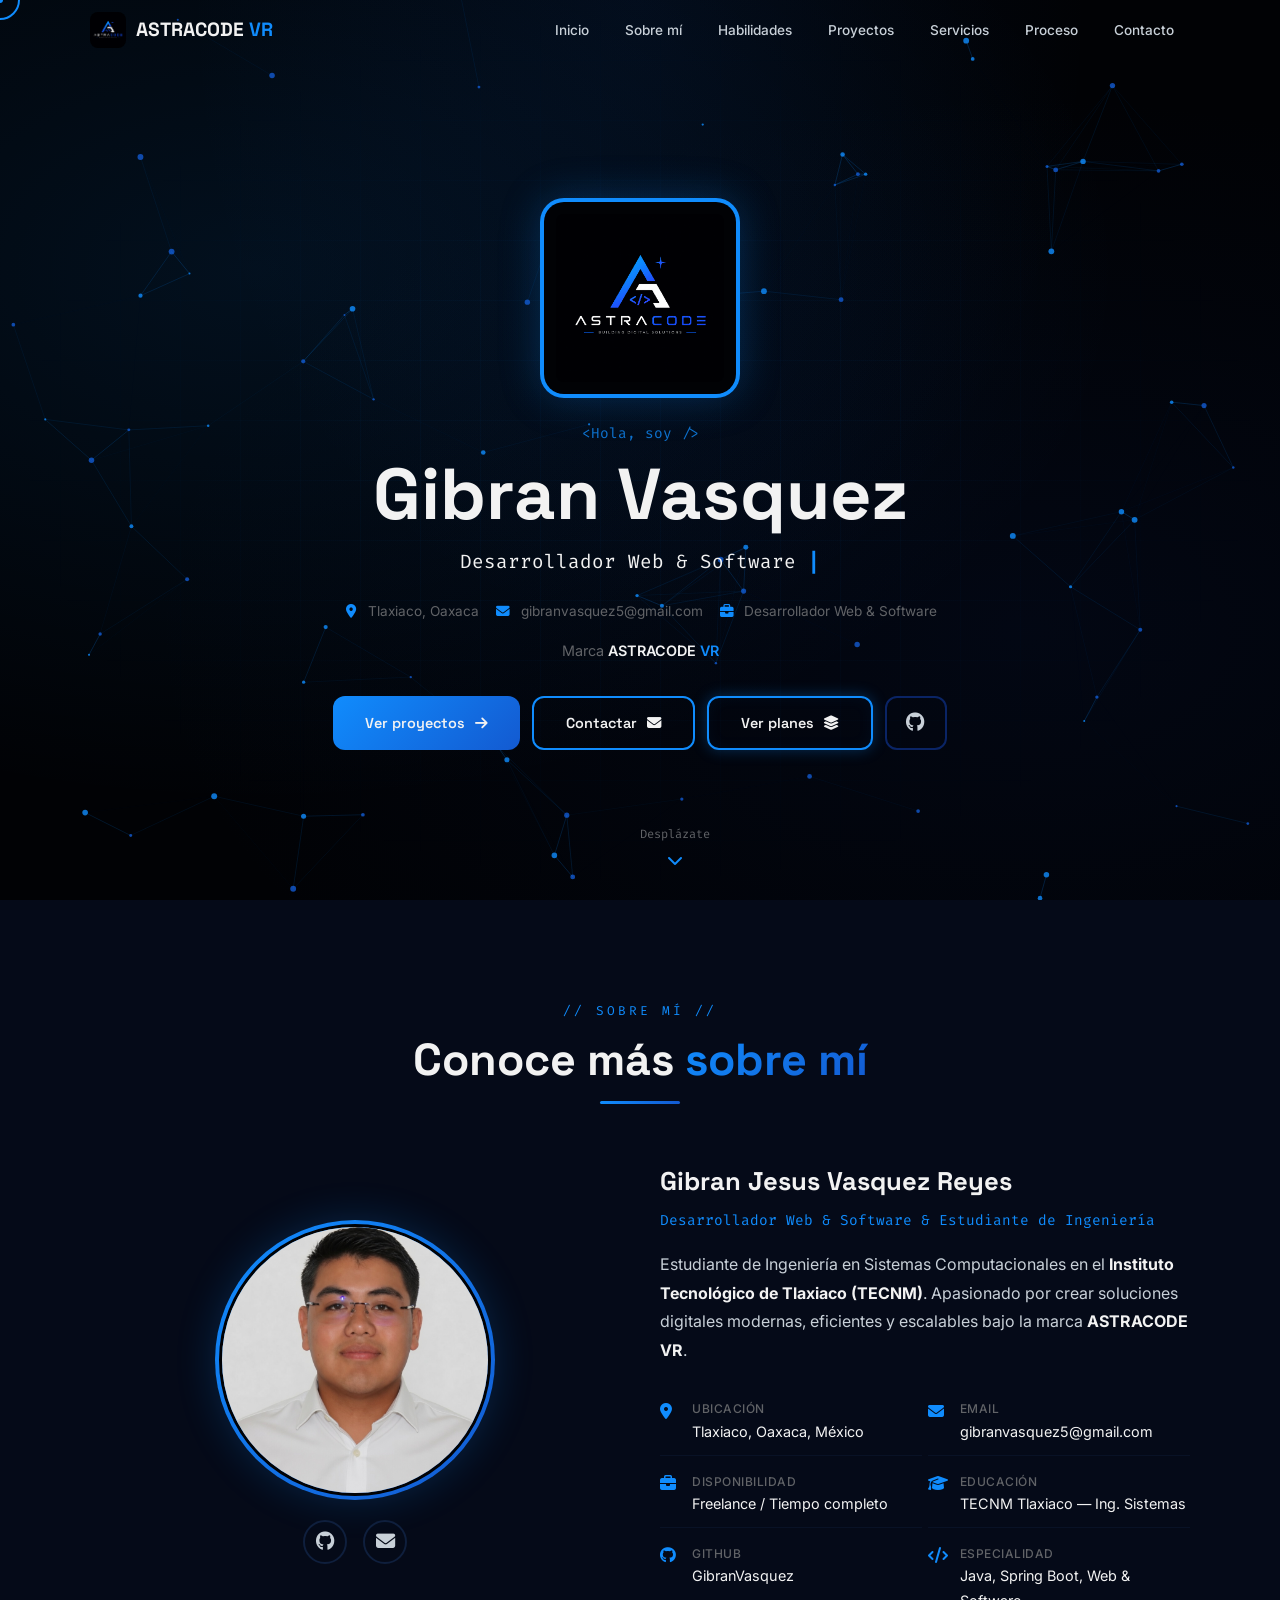
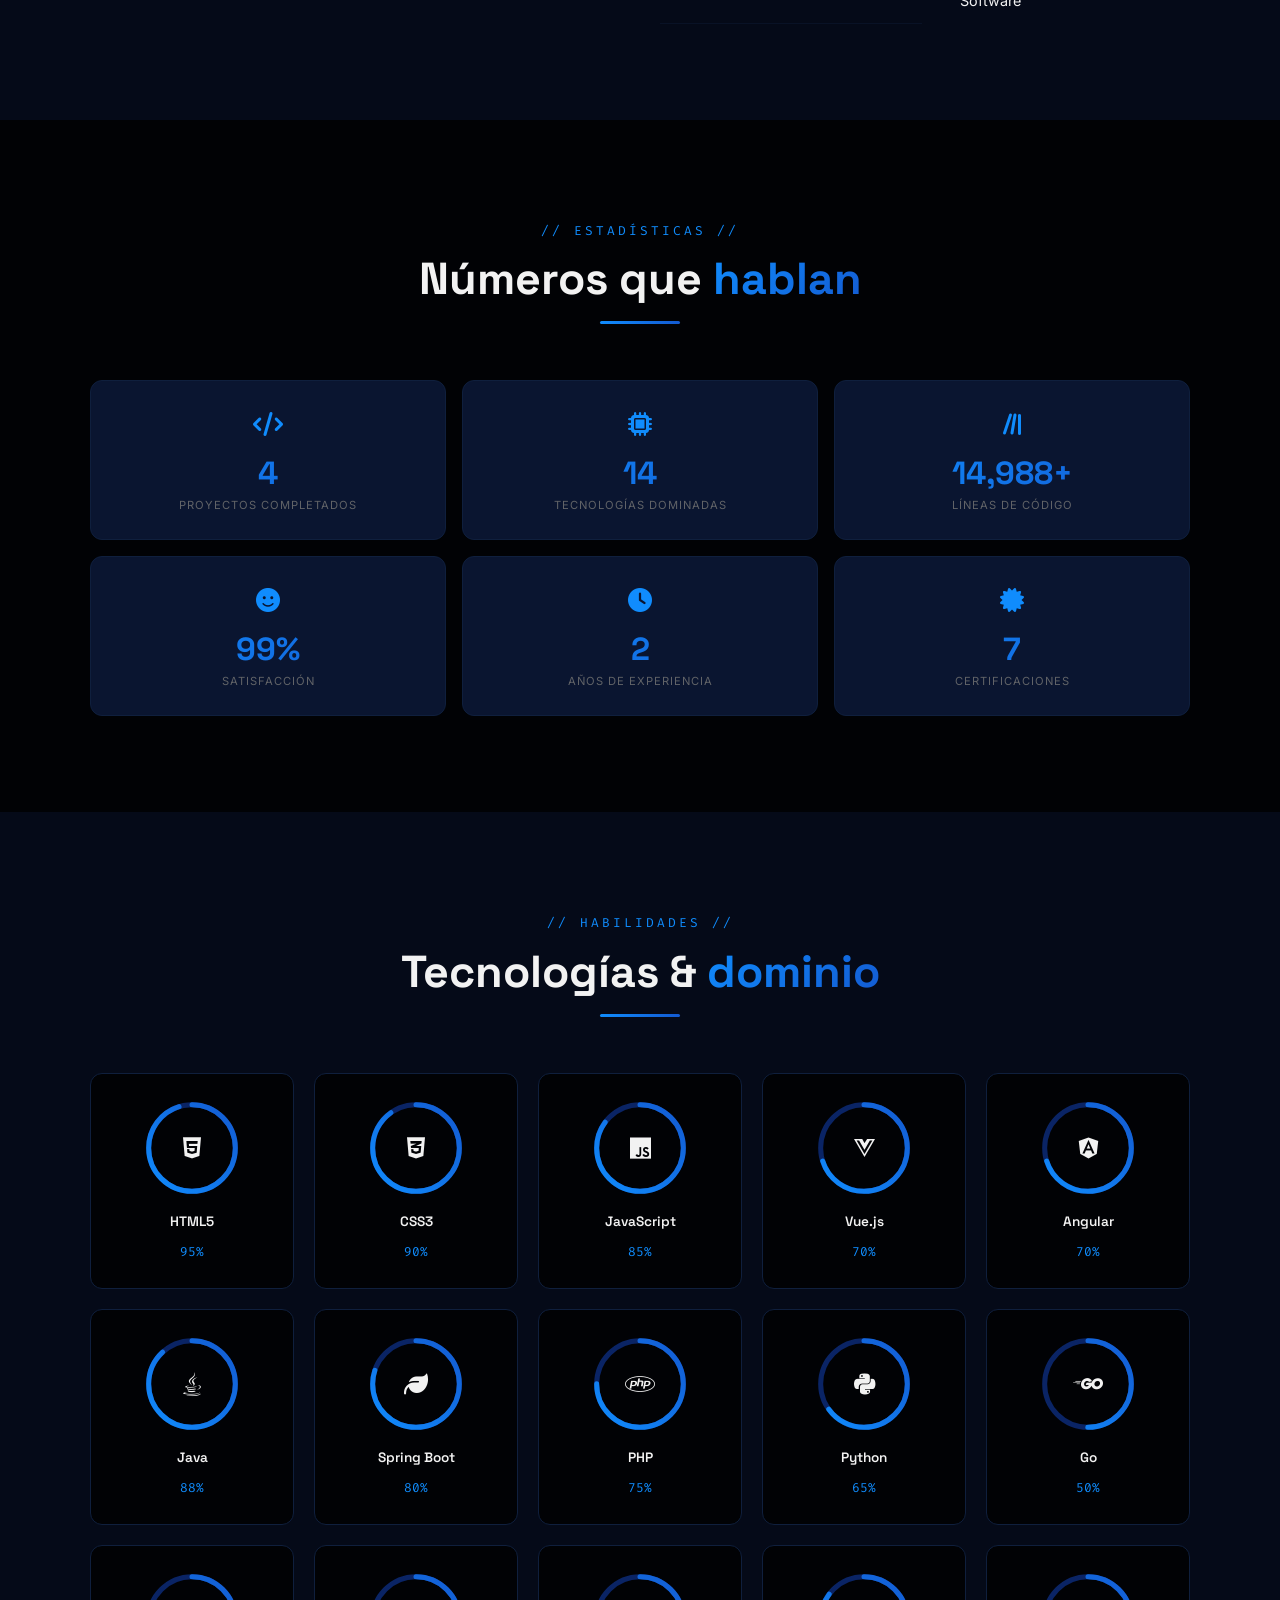
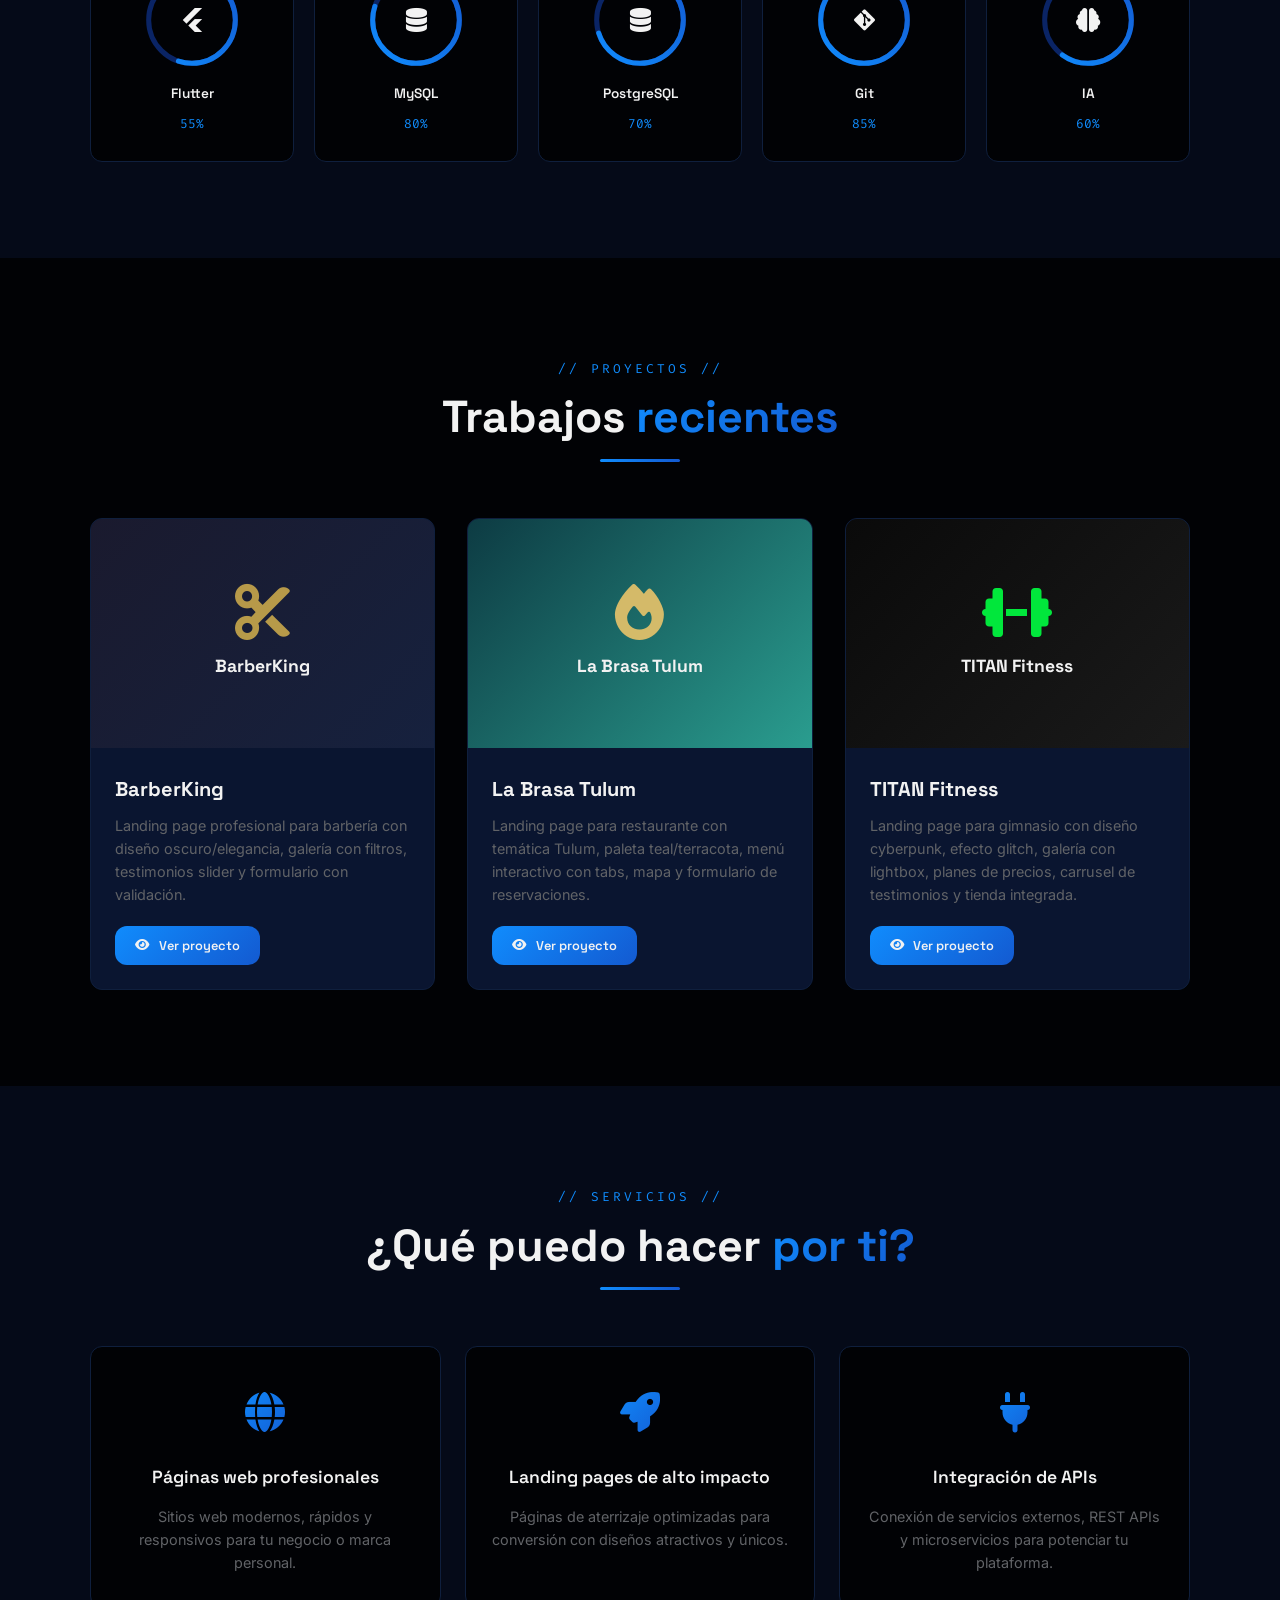
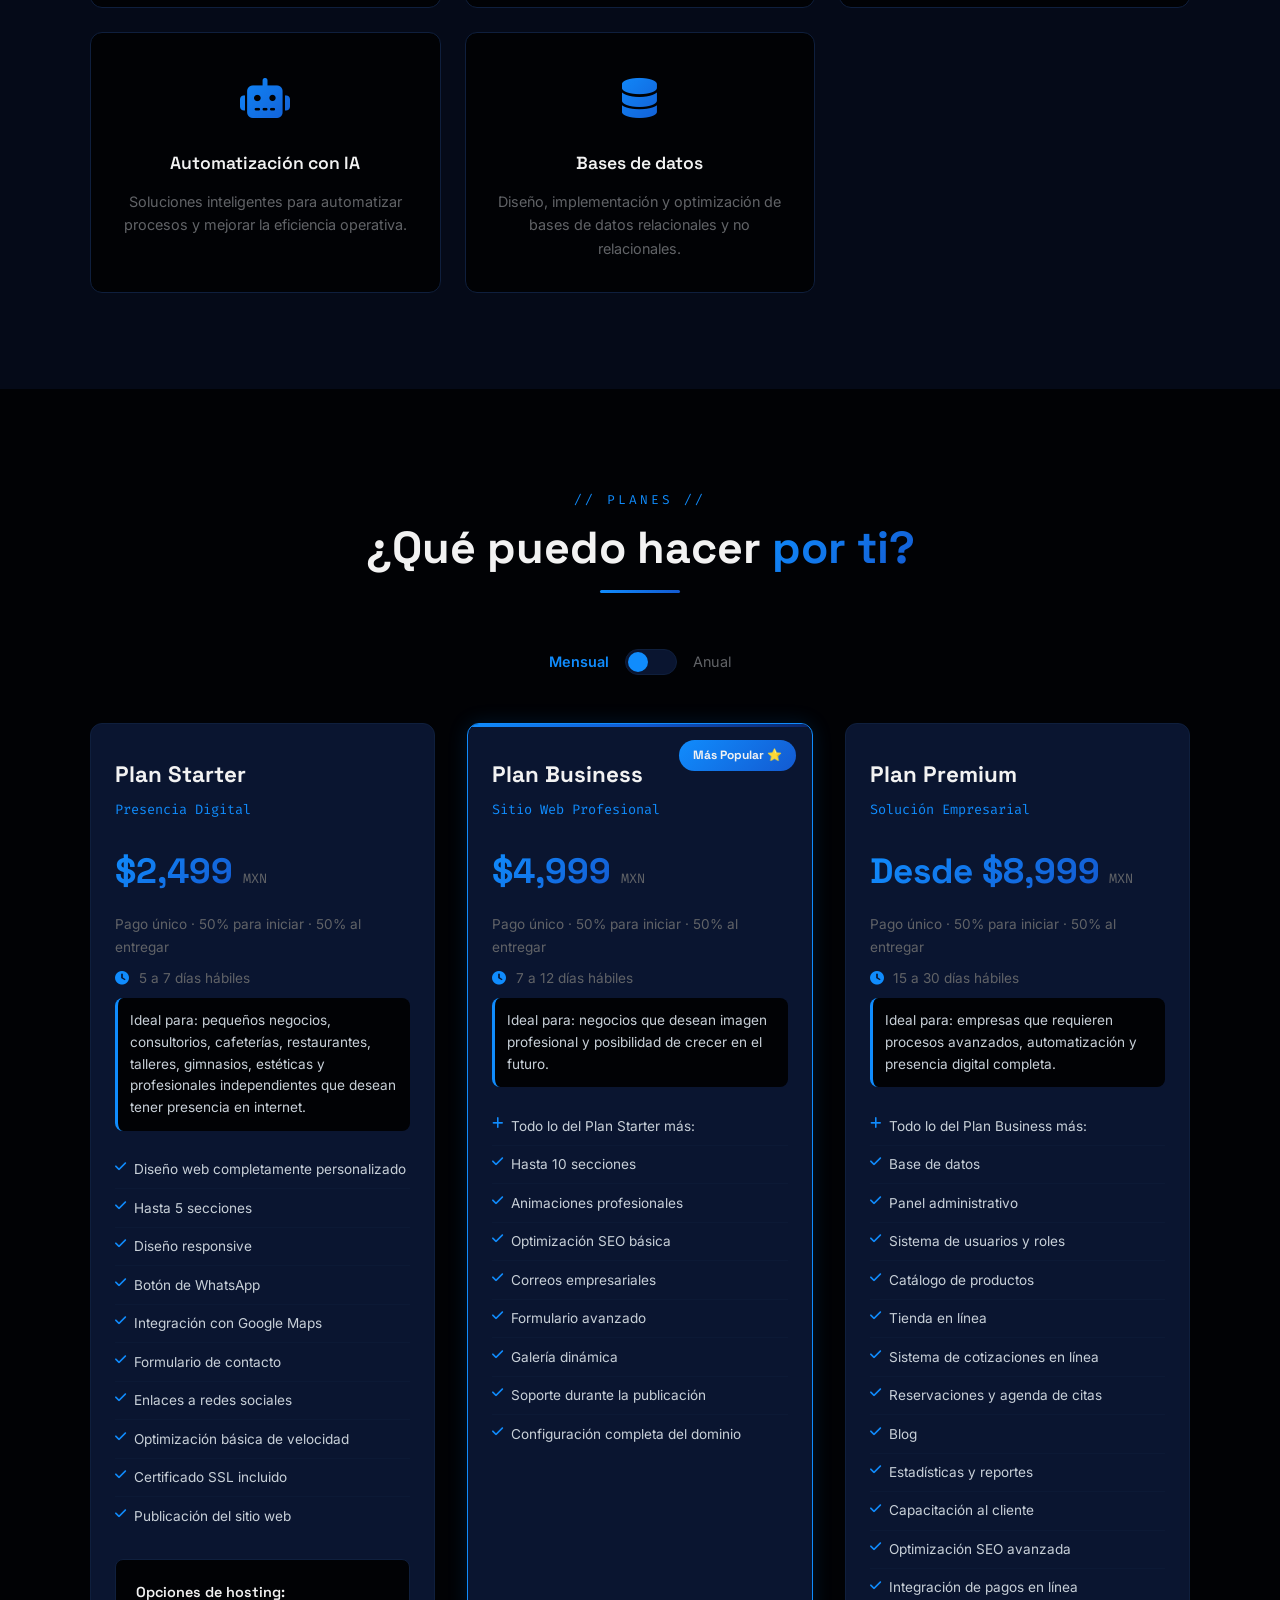
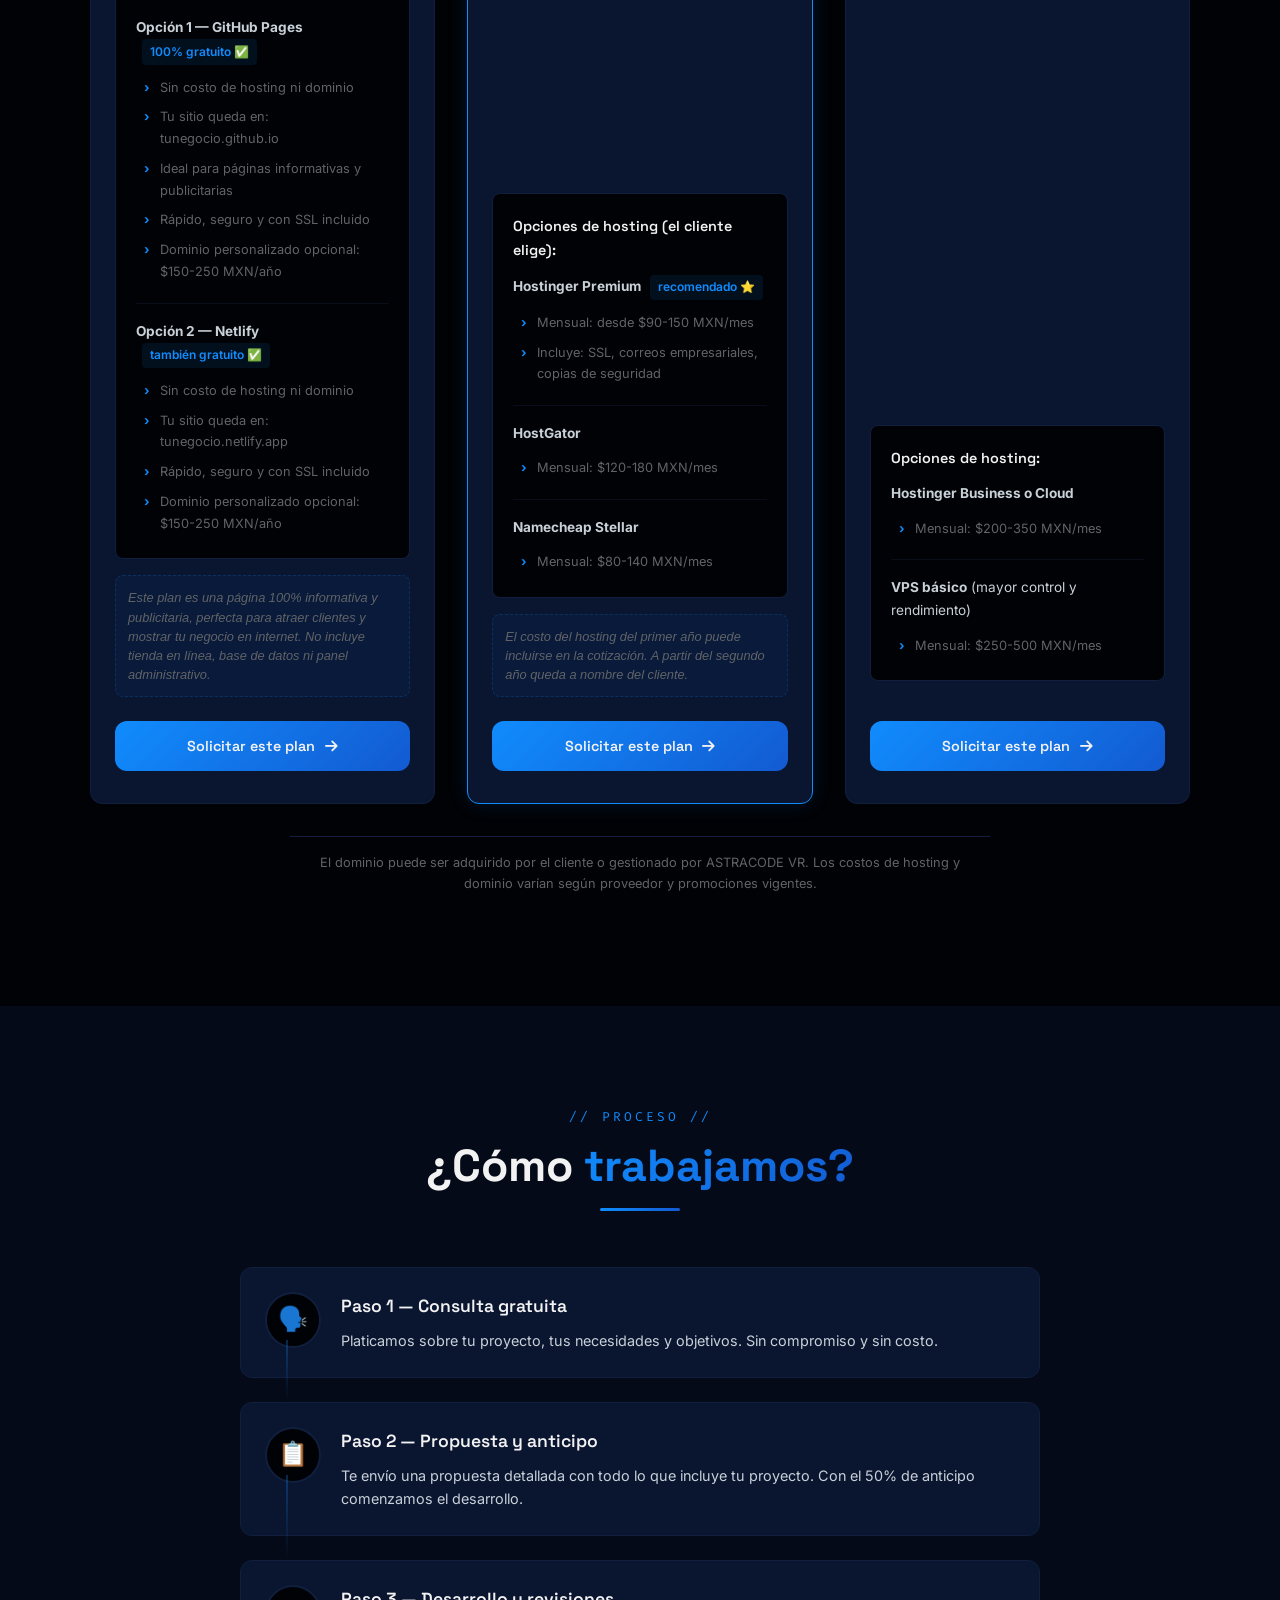
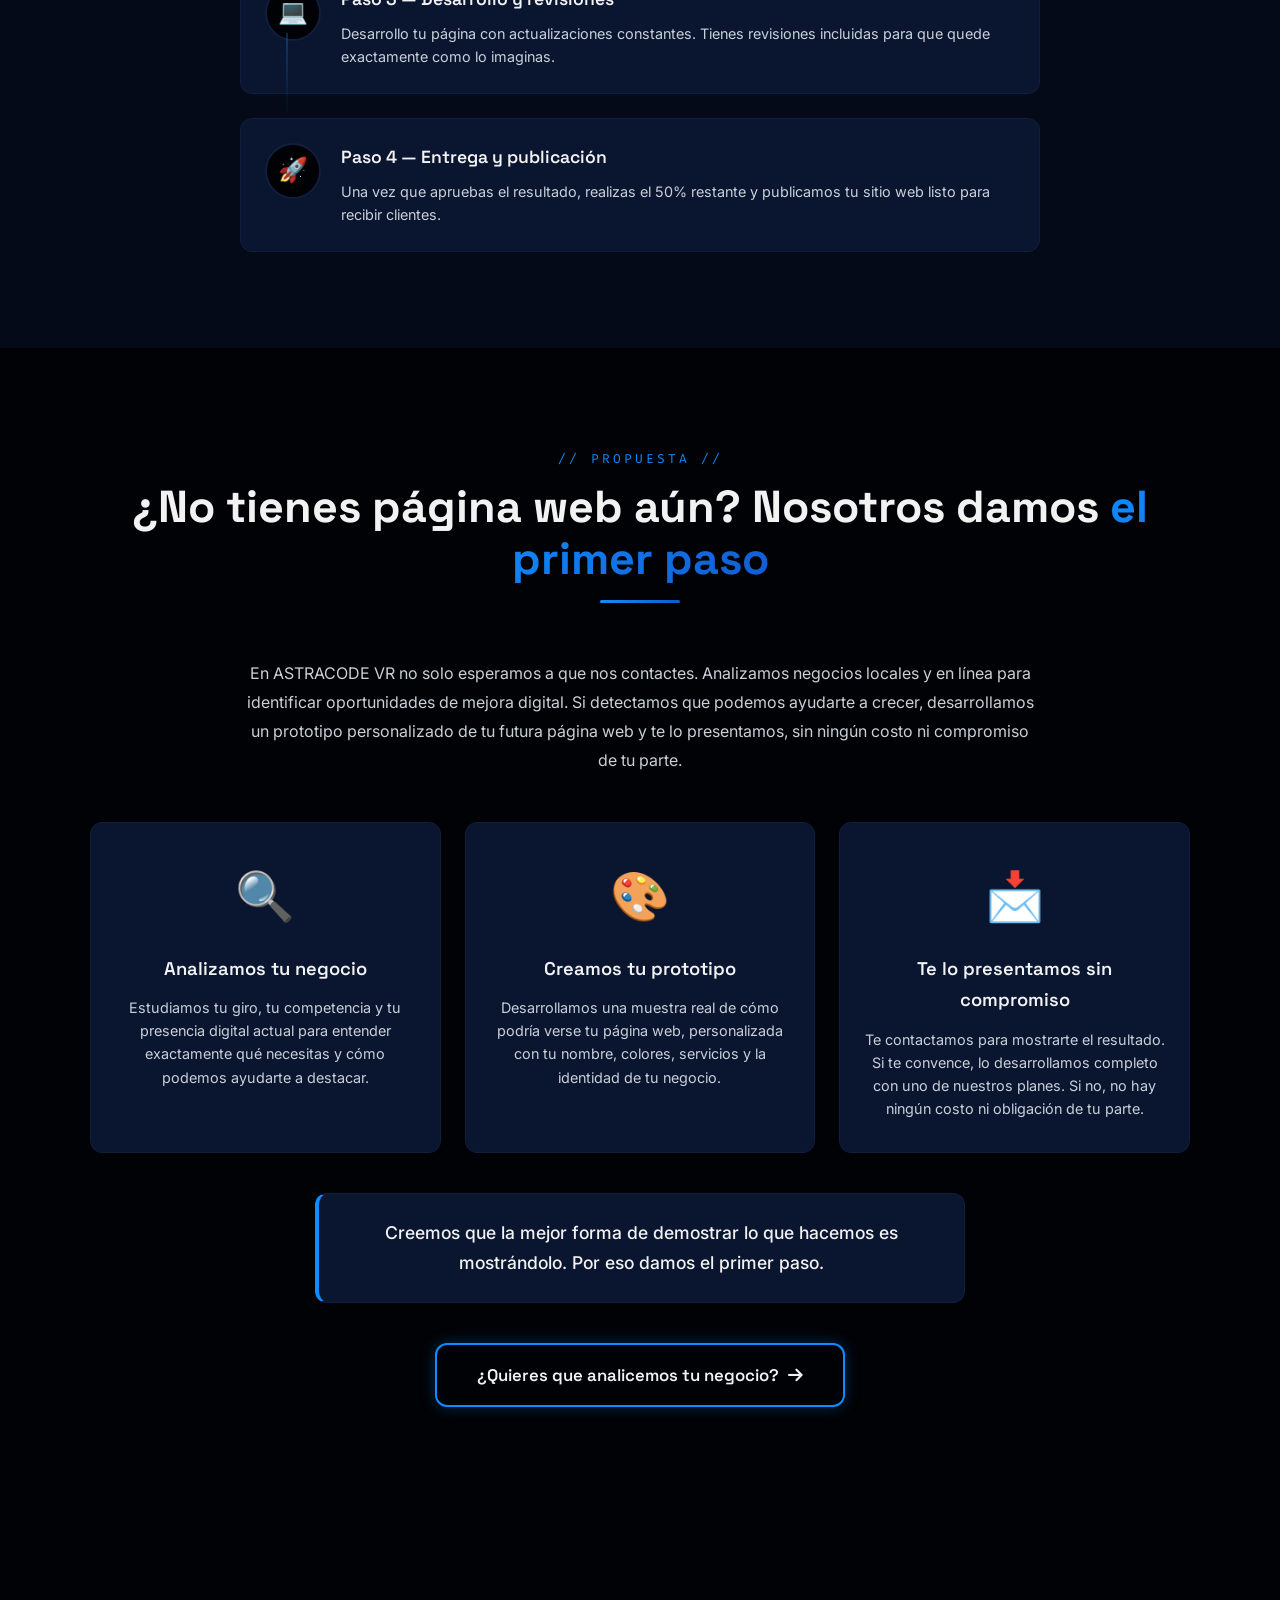
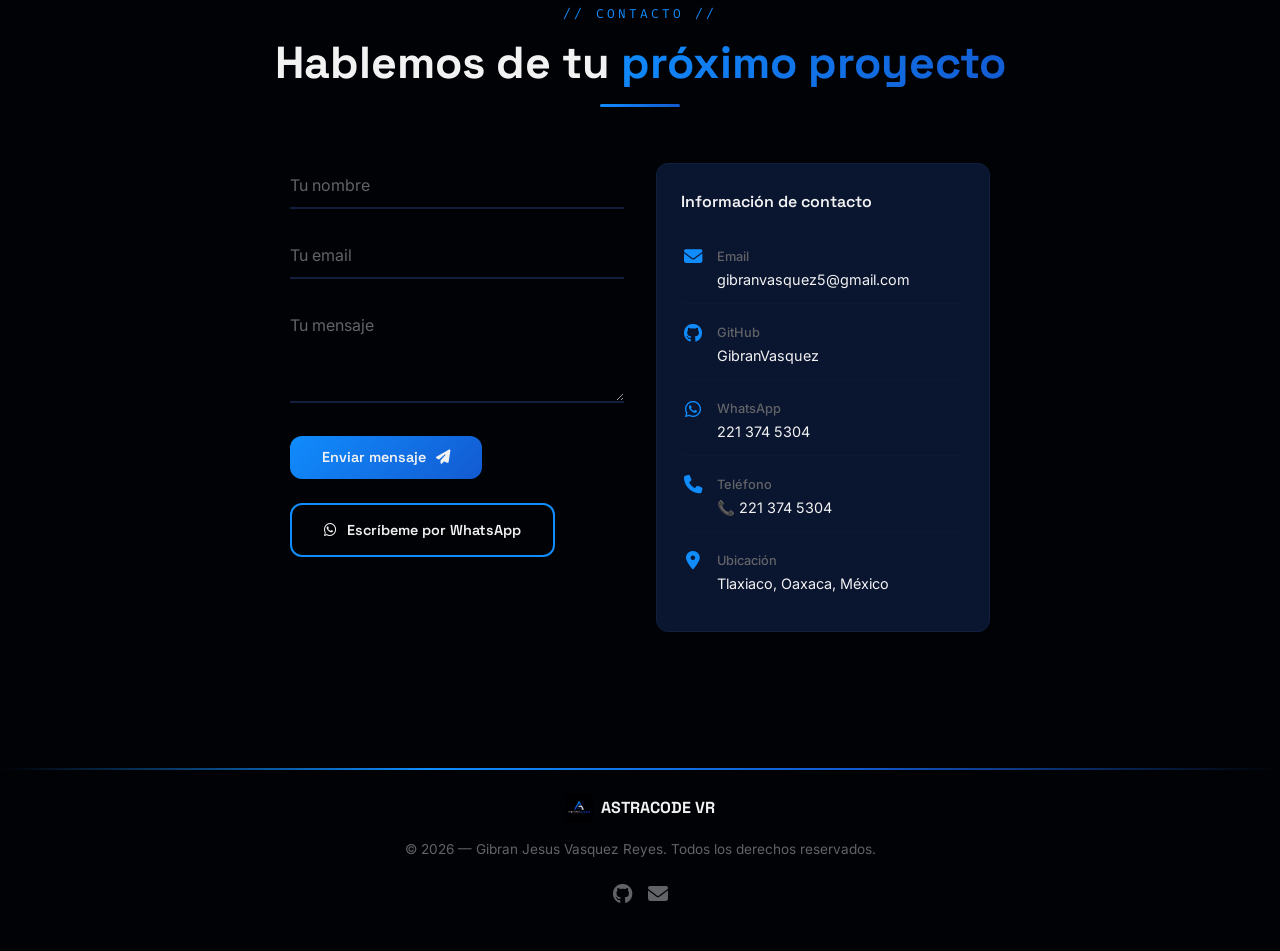
==== commit ff25fa66: "fix: actualizar título, precios y datos de contacto" ====
--- a/index.html
+++ b/index.html
@@ -4,7 +4,7 @@
   <meta charset="UTF-8" />
   <meta name="viewport" content="width=device-width, initial-scale=1.0" />
   <title>ASTRACODE VR — Gibran Vasquez</title>
-  <meta name="description" content="Portafolio de Gibran Jesus Vasquez Reyes — Desarrollador Full-Stack bajo la marca ASTRACODE VR." />
+  <meta name="description" content="Portafolio de Gibran Jesus Vasquez Reyes — Desarrollador Web & Software bajo la marca ASTRACODE VR." />
   <meta name="theme-color" content="#010205" />
 
   <link rel="preconnect" href="https://fonts.googleapis.com" />
@@ -87,7 +87,7 @@
         <div class="astrahero__info">
           <span><i class="fa-solid fa-location-dot"></i> Tlaxiaco, Oaxaca</span>
           <span><i class="fa-solid fa-envelope"></i> gibranvasquez5@gmail.com</span>
-          <span><i class="fa-solid fa-briefcase"></i> Full-Stack Developer</span>
+          <span><i class="fa-solid fa-briefcase"></i> Desarrollador Web & Software</span>
         </div>
         <p class="astrahero__brand">Marca <strong>ASTRACODE <span>VR</span></strong></p>
         <div class="astrahero__actions">
@@ -137,7 +137,7 @@
         </div>
         <div class="astrapersonal__info reveal">
           <h3 class="astrapersonal__name">Gibran Jesus Vasquez Reyes</h3>
-          <p class="astrapersonal__title">Desarrollador Full-Stack & Estudiante de Ingeniería</p>
+          <p class="astrapersonal__title">Desarrollador Web & Software & Estudiante de Ingeniería</p>
           <p class="astrapersonal__desc">Estudiante de Ingeniería en Sistemas Computacionales en el <strong>Instituto Tecnológico de Tlaxiaco (TECNM)</strong>. Apasionado por crear soluciones digitales modernas, eficientes y escalables bajo la marca <strong>ASTRACODE VR</strong>.</p>
           <div class="astrapersonal__details">
             <div class="astrapersonal__detail">
@@ -179,7 +179,7 @@
               <i class="fa-solid fa-code"></i>
               <div>
                 <strong>Especialidad</strong>
-                <span>Java, Spring Boot, Full-Stack</span>
+                <span>Java, Spring Boot, Web & Software</span>
               </div>
             </div>
           </div>
@@ -558,7 +558,7 @@
             <p class="astraservices-plan__sub">Presencia Digital</p>
           </div>
           <div class="astraservices-plan__price">
-            <span class="astraservices-plan__amount">$3,999</span>
+            <span class="astraservices-plan__amount">$2,499</span>
             <span class="astraservices-plan__currency">MXN</span>
           </div>
           <p class="astraservices-plan__payment">Pago único · 50% para iniciar · 50% al entregar</p>
@@ -613,7 +613,7 @@
             <p class="astraservices-plan__sub">Sitio Web Profesional</p>
           </div>
           <div class="astraservices-plan__price">
-            <span class="astraservices-plan__amount">$6,999</span>
+            <span class="astraservices-plan__amount">$4,999</span>
             <span class="astraservices-plan__currency">MXN</span>
           </div>
           <p class="astraservices-plan__payment">Pago único · 50% para iniciar · 50% al entregar</p>
@@ -669,7 +669,7 @@
             <p class="astraservices-plan__sub">Solución Empresarial</p>
           </div>
           <div class="astraservices-plan__price">
-            <span class="astraservices-plan__amount">Desde $11,999</span>
+            <span class="astraservices-plan__amount">Desde $8,999</span>
             <span class="astraservices-plan__currency">MXN</span>
           </div>
           <p class="astraservices-plan__payment">Pago único · 50% para iniciar · 50% al entregar</p>
@@ -830,6 +830,10 @@
             <span>Enviar mensaje</span>
             <i class="fa-solid fa-paper-plane"></i>
           </button>
+          <a href="https://wa.me/522213745304" target="_blank" rel="noopener" class="astrabtn astrabtn--outline astracontact__submit" style="margin-top:0">
+            <i class="fa-brands fa-whatsapp"></i>
+            <span>Escríbeme por WhatsApp</span>
+          </a>
           <p class="astracontact__success" id="contactSuccess">
             <i class="fa-solid fa-circle-check"></i> Mensaje enviado con éxito
           </p>
@@ -849,6 +853,20 @@
             <div>
               <strong>GitHub</strong>
               <span>GibranVasquez</span>
+            </div>
+          </a>
+          <a href="https://wa.me/522213745304" target="_blank" rel="noopener" class="astracontact__link" aria-label="WhatsApp">
+            <i class="fa-brands fa-whatsapp"></i>
+            <div>
+              <strong>WhatsApp</strong>
+              <span>221 374 5304</span>
+            </div>
+          </a>
+          <a href="tel:+522213745304" class="astracontact__link" aria-label="Teléfono">
+            <i class="fa-solid fa-phone"></i>
+            <div>
+              <strong>Teléfono</strong>
+              <span>📞 221 374 5304</span>
             </div>
           </a>
           <a href="#" class="astracontact__link" aria-label="Ubicación">
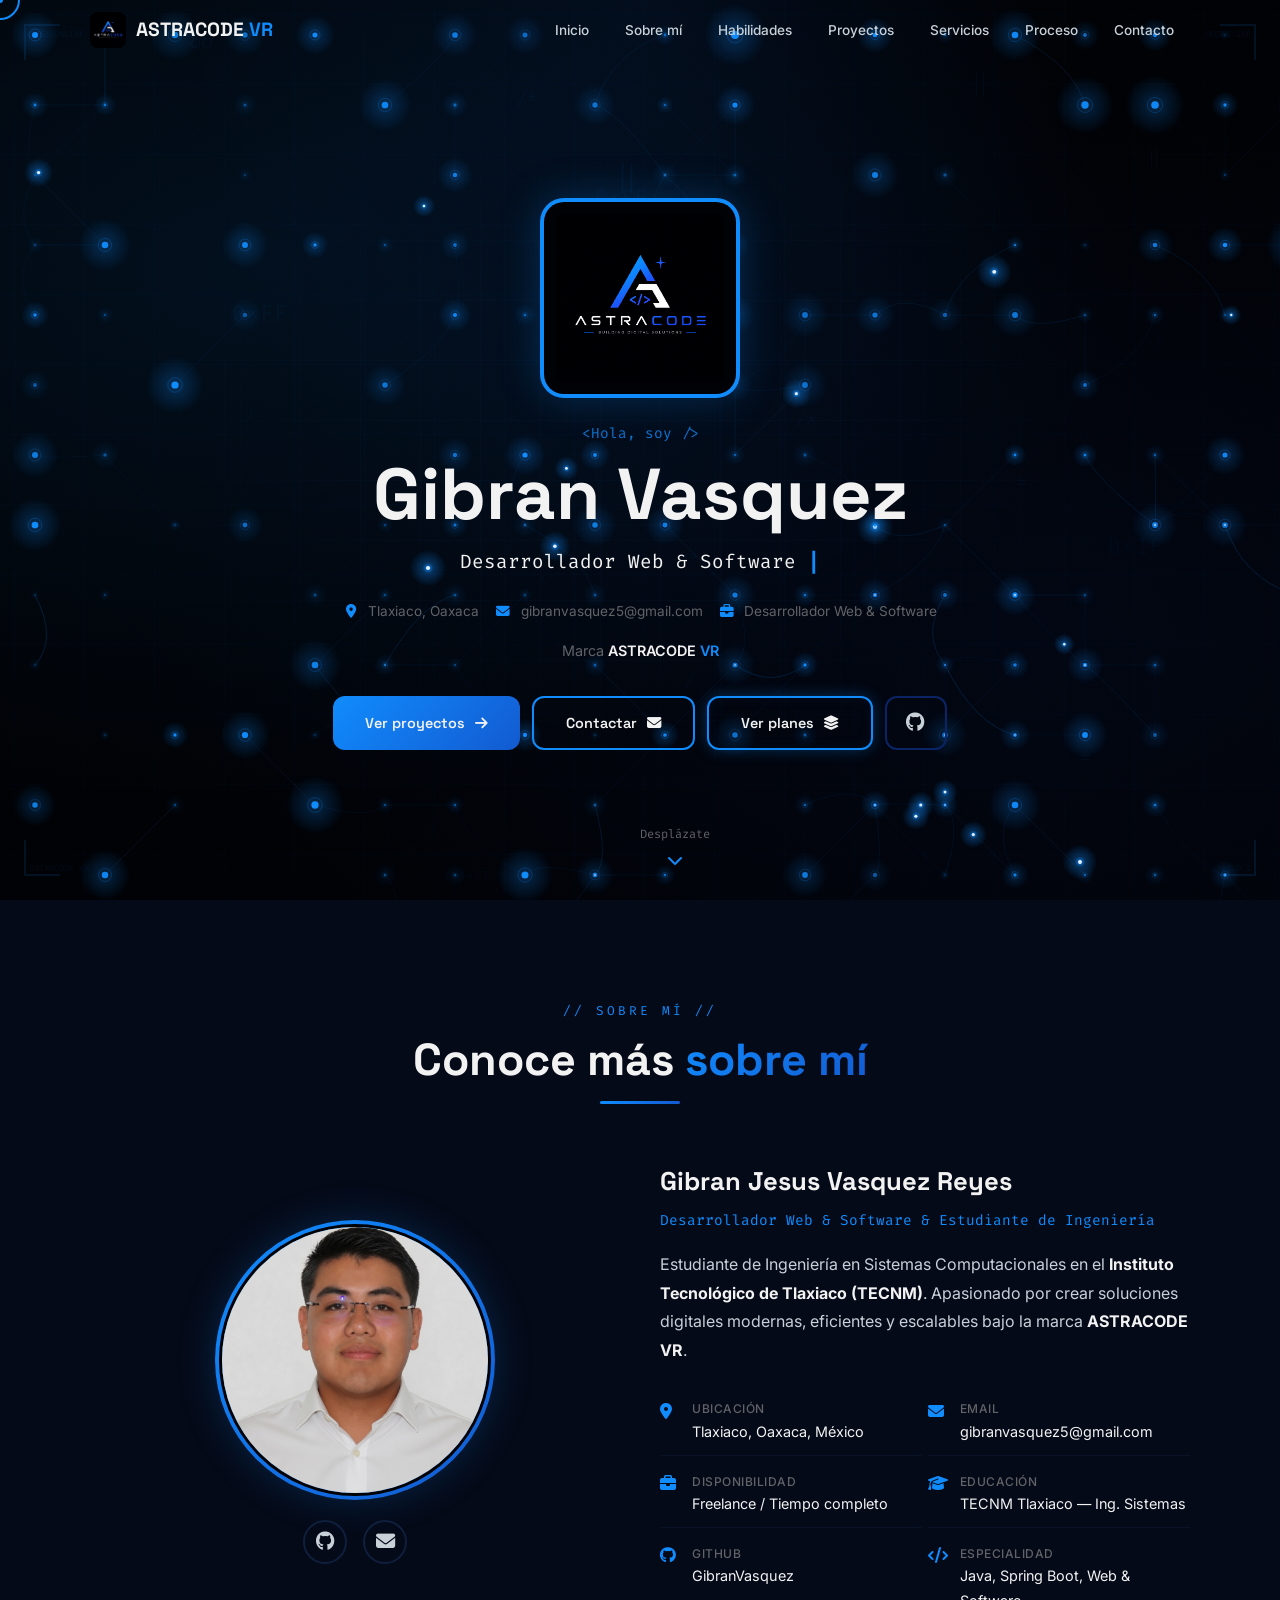
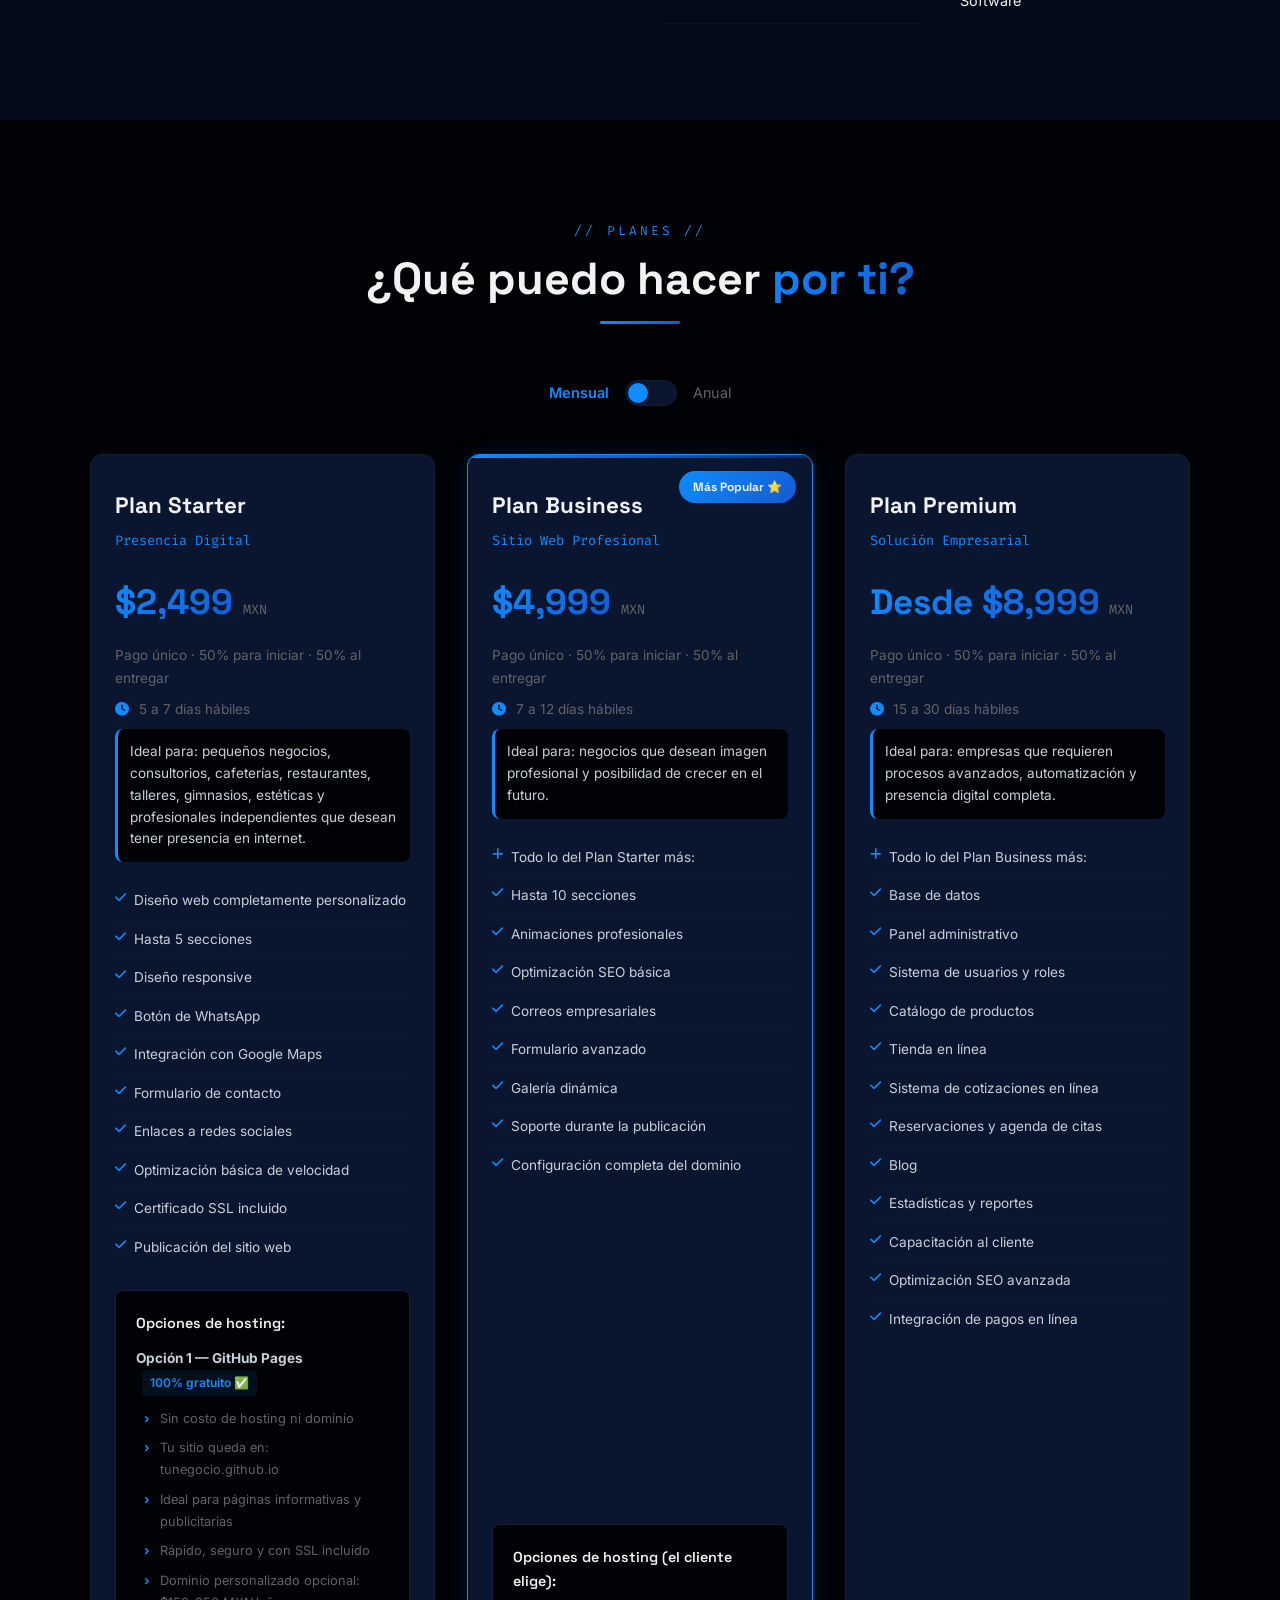
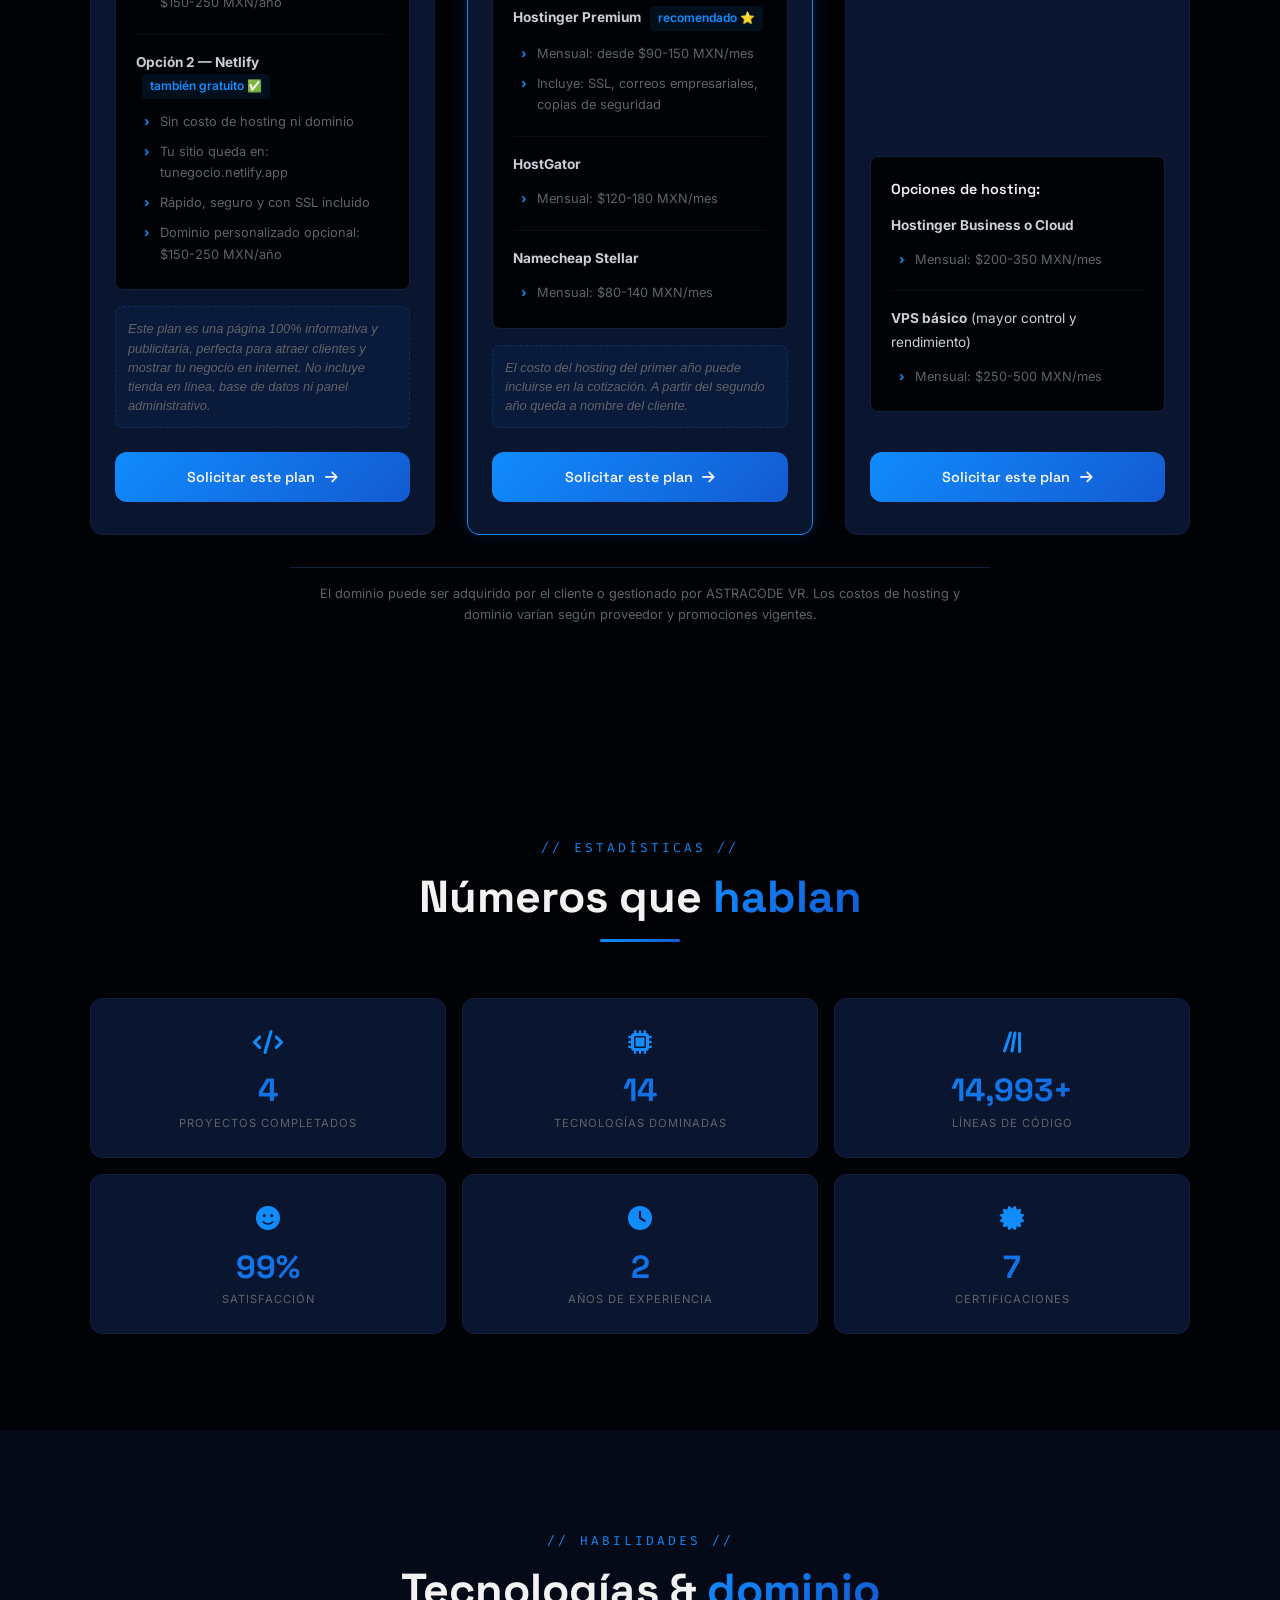
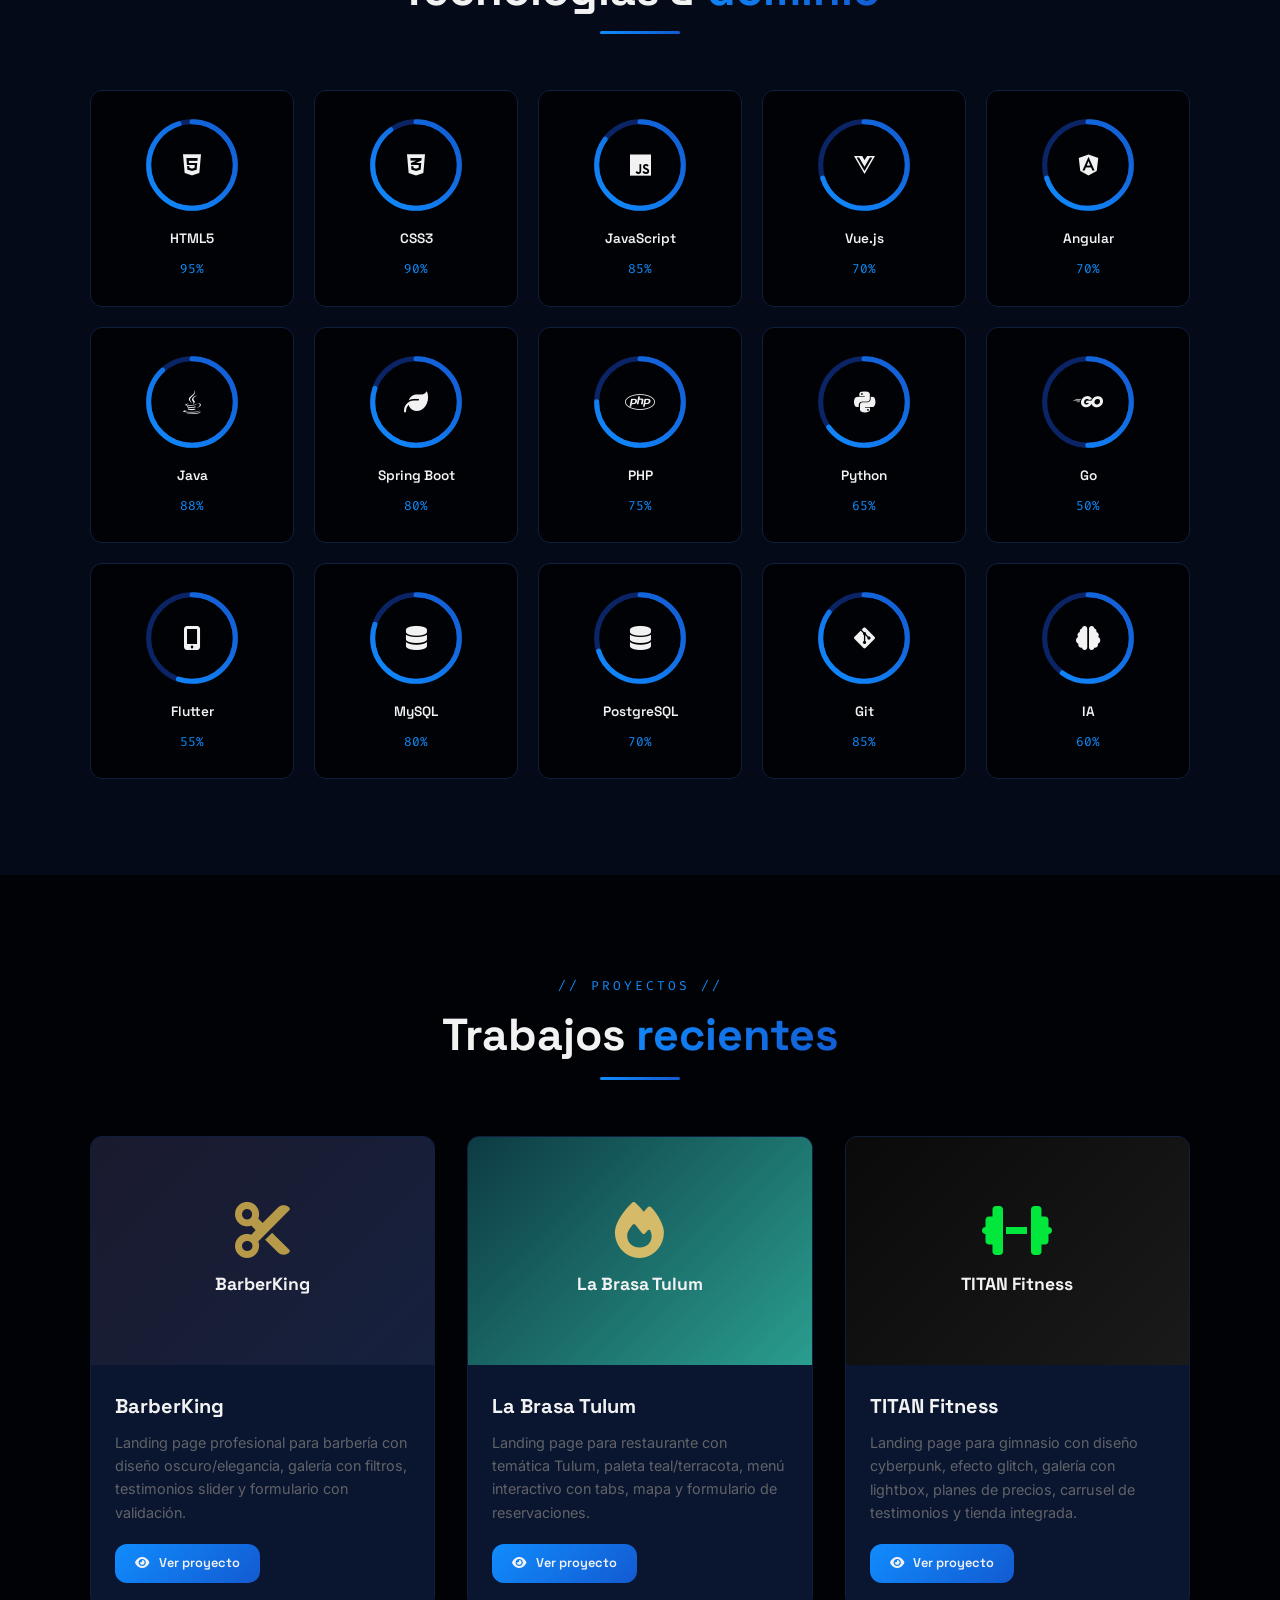
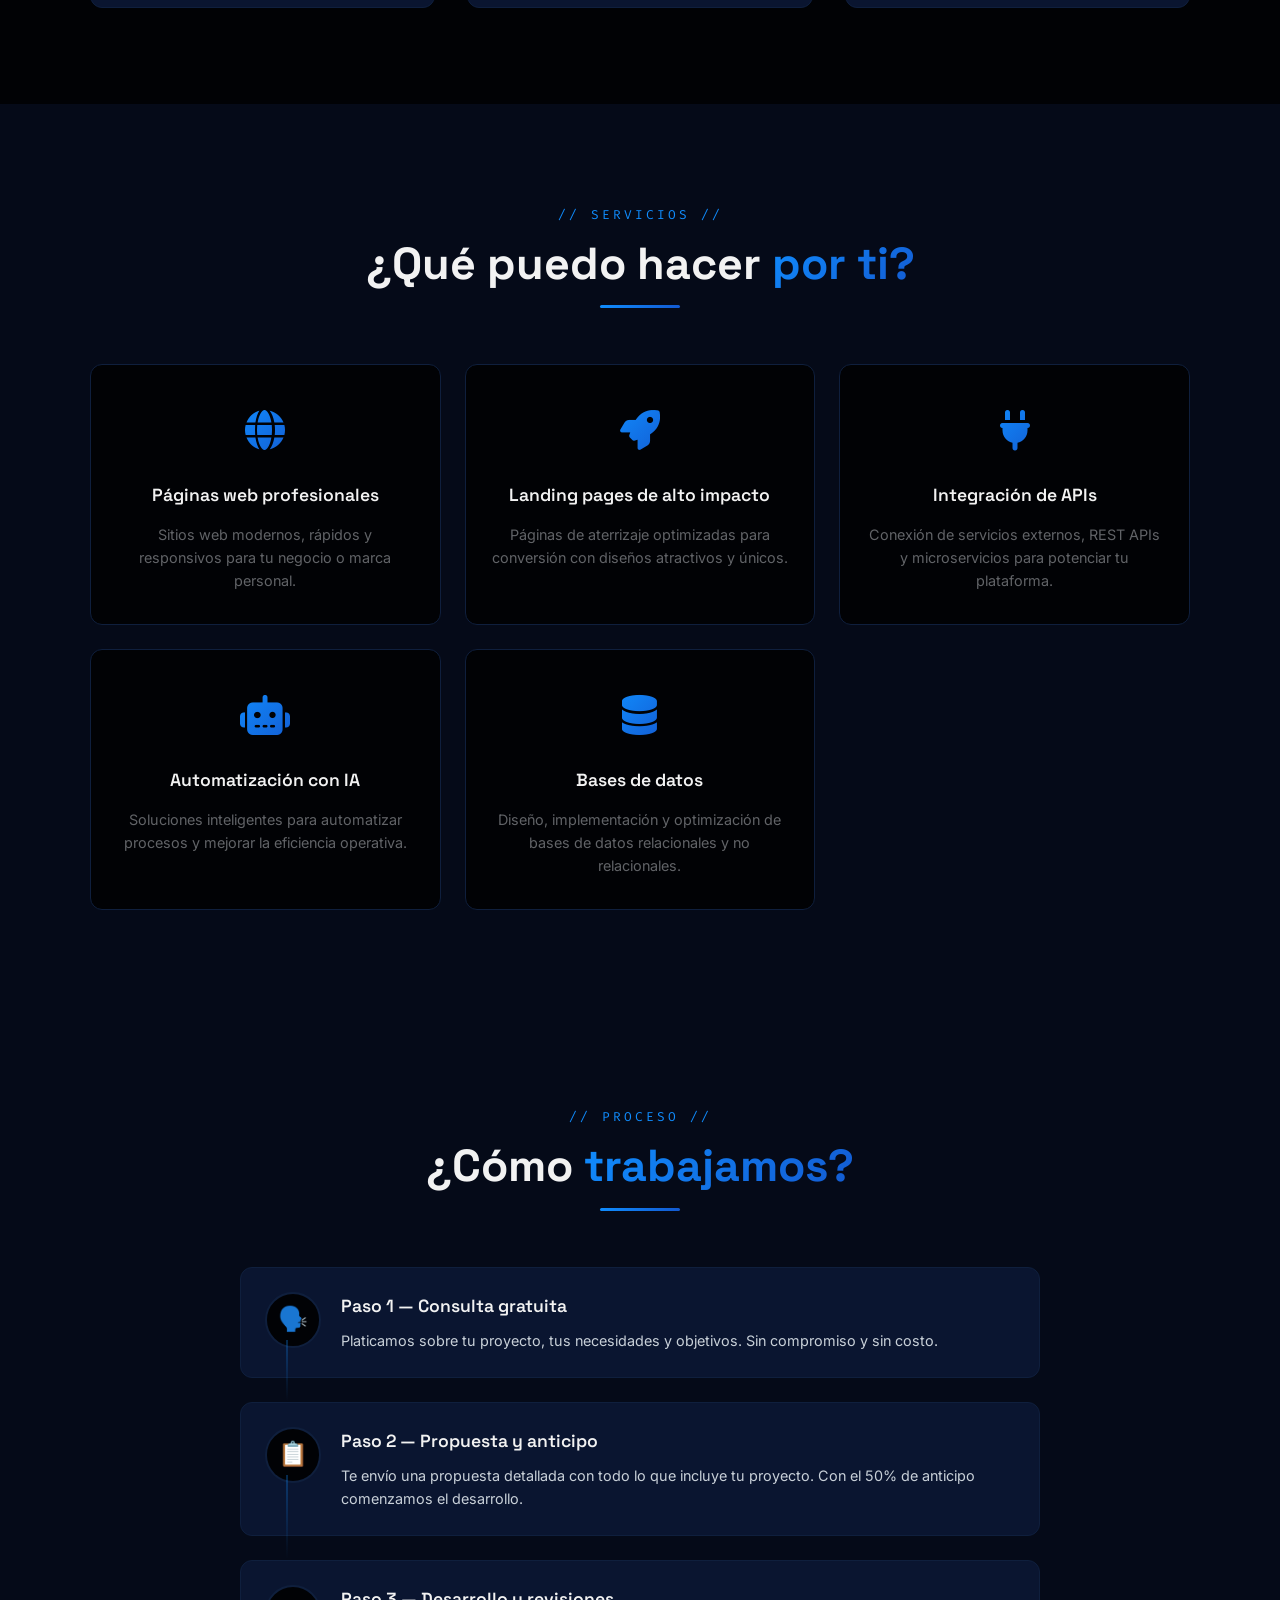
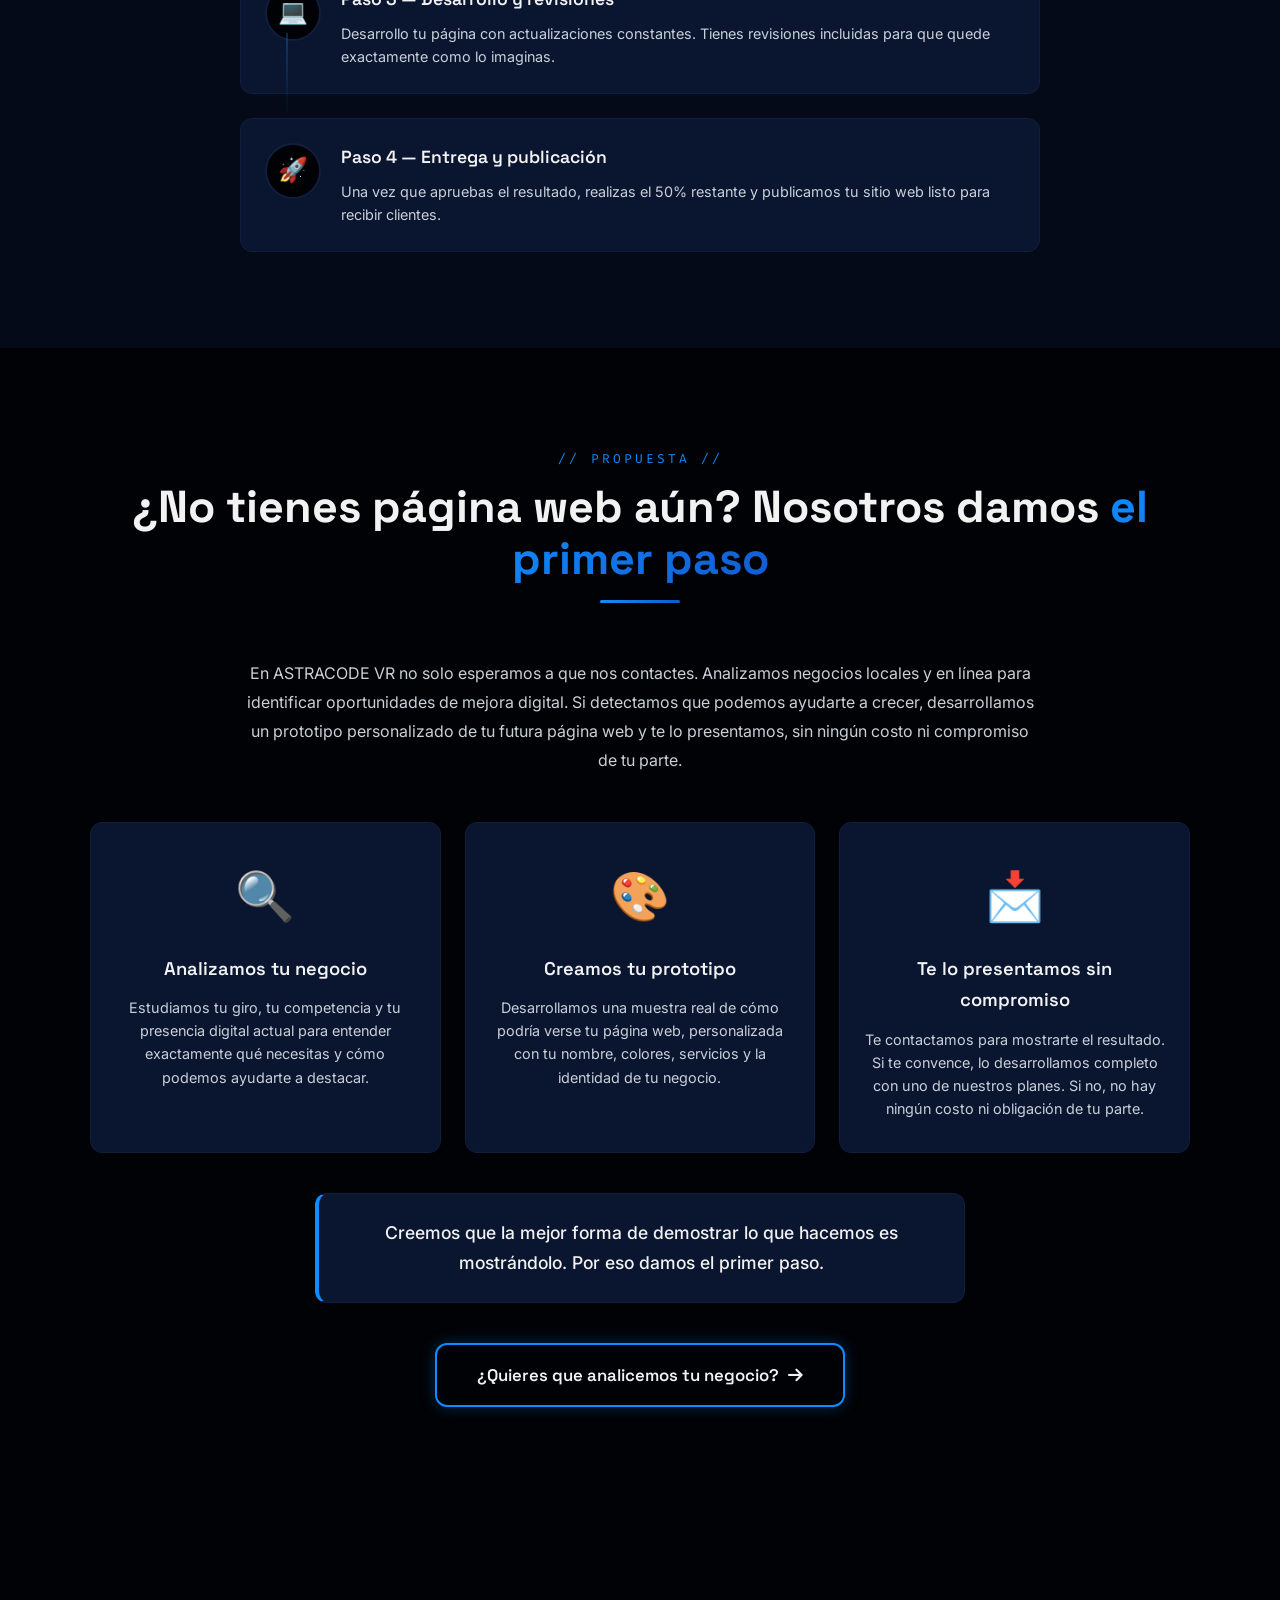
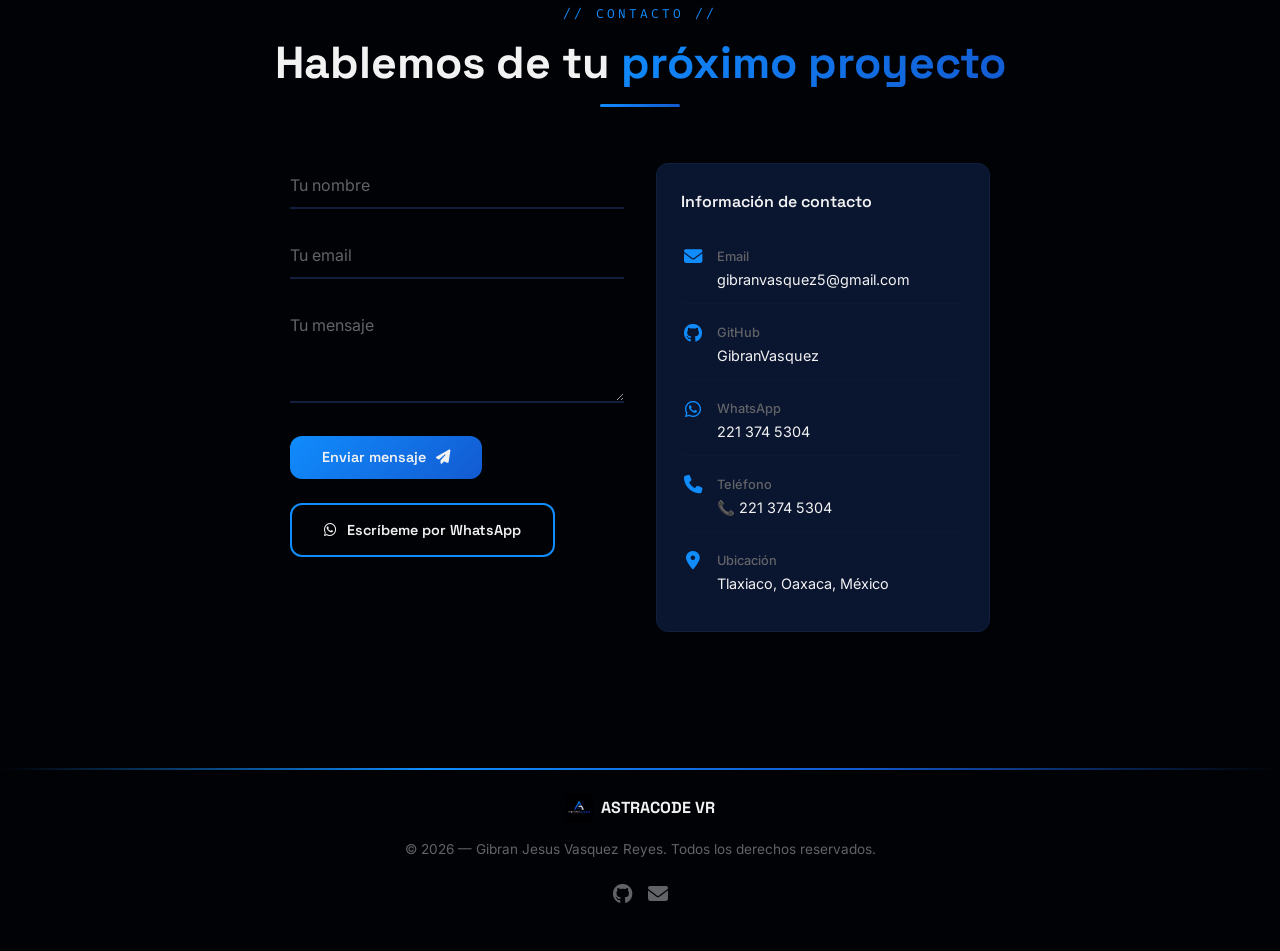
==== commit 27510050: "fix: icono Flutter y reordenar secciones priorizando servicios" ====
--- a/index.html
+++ b/index.html
@@ -183,351 +183,6 @@
               </div>
             </div>
           </div>
-        </div>
-      </div>
-    </div>
-  </section>
-
-  <!-- STATS -->
-  <section class="astrasection" id="stats">
-    <div class="container">
-      <div class="astrasection__header reveal">
-        <span class="astrasection__tag">// Estadísticas //</span>
-        <h2 class="astrasection__title">Números que <span>hablan</span></h2>
-        <div class="astrasection__line"></div>
-      </div>
-
-      <div class="astrastats reveal" id="statsSection">
-          <div class="astrastats__item">
-            <span class="astrastats__icon"><i class="fa-solid fa-code"></i></span>
-            <span class="astrastats__num" data-count="5">0</span>
-            <span class="astrastats__label">Proyectos completados</span>
-          </div>
-          <div class="astrastats__item">
-            <span class="astrastats__icon"><i class="fa-solid fa-microchip"></i></span>
-            <span class="astrastats__num" data-count="15">0</span>
-            <span class="astrastats__label">Tecnologías dominadas</span>
-          </div>
-          <div class="astrastats__item">
-            <span class="astrastats__icon"><i class="fa-solid fa-lines-leaning"></i></span>
-            <span class="astrastats__num" data-count="15000">0</span>
-            <span class="astrastats__label">Líneas de código</span>
-          </div>
-          <div class="astrastats__item">
-            <span class="astrastats__icon"><i class="fa-solid fa-face-smile"></i></span>
-            <span class="astrastats__num" data-count="100">0</span>
-            <span class="astrastats__label">Satisfacción</span>
-          </div>
-          <div class="astrastats__item">
-            <span class="astrastats__icon"><i class="fa-solid fa-clock"></i></span>
-            <span class="astrastats__num" data-count="3">0</span>
-            <span class="astrastats__label">Años de experiencia</span>
-          </div>
-          <div class="astrastats__item">
-            <span class="astrastats__icon"><i class="fa-solid fa-certificate"></i></span>
-            <span class="astrastats__num" data-count="8">0</span>
-            <span class="astrastats__label">Certificaciones</span>
-          </div>
-      </div>
-    </div>
-  </section>
-
-  <!-- SKILLS -->
-  <section class="astrasection astrasection--dark" id="skills">
-    <canvas class="astramatrix" id="matrixCanvas" aria-hidden="true"></canvas>
-    <div class="container" style="position:relative;z-index:2;">
-      <div class="astrasection__header reveal">
-        <span class="astrasection__tag">// Habilidades //</span>
-        <h2 class="astrasection__title">Tecnologías &amp; <span>dominio</span></h2>
-        <div class="astrasection__line"></div>
-      </div>
-
-      <div class="astraskills" id="skillsGrid">
-        <div class="astraskills__item" data-progress="95">
-          <div class="astraskills__circle">
-            <svg viewBox="0 0 120 120">
-              <circle class="astraskills__circle-bg" cx="60" cy="60" r="52" />
-              <circle class="astraskills__circle-fill" cx="60" cy="60" r="52" />
-            </svg>
-            <div class="astraskills__icon"><i class="fa-brands fa-html5"></i></div>
-          </div>
-          <span class="astraskills__name">HTML5</span>
-          <span class="astraskills__pct">95%</span>
-        </div>
-        <div class="astraskills__item" data-progress="90">
-          <div class="astraskills__circle">
-            <svg viewBox="0 0 120 120">
-              <circle class="astraskills__circle-bg" cx="60" cy="60" r="52" />
-              <circle class="astraskills__circle-fill" cx="60" cy="60" r="52" />
-            </svg>
-            <div class="astraskills__icon"><i class="fa-brands fa-css3-alt"></i></div>
-          </div>
-          <span class="astraskills__name">CSS3</span>
-          <span class="astraskills__pct">90%</span>
-        </div>
-        <div class="astraskills__item" data-progress="85">
-          <div class="astraskills__circle">
-            <svg viewBox="0 0 120 120">
-              <circle class="astraskills__circle-bg" cx="60" cy="60" r="52" />
-              <circle class="astraskills__circle-fill" cx="60" cy="60" r="52" />
-            </svg>
-            <div class="astraskills__icon"><i class="fa-brands fa-js"></i></div>
-          </div>
-          <span class="astraskills__name">JavaScript</span>
-          <span class="astraskills__pct">85%</span>
-        </div>
-        <div class="astraskills__item" data-progress="70">
-          <div class="astraskills__circle">
-            <svg viewBox="0 0 120 120">
-              <circle class="astraskills__circle-bg" cx="60" cy="60" r="52" />
-              <circle class="astraskills__circle-fill" cx="60" cy="60" r="52" />
-            </svg>
-            <div class="astraskills__icon"><i class="fa-brands fa-vuejs"></i></div>
-          </div>
-          <span class="astraskills__name">Vue.js</span>
-          <span class="astraskills__pct">70%</span>
-        </div>
-        <div class="astraskills__item" data-progress="70">
-          <div class="astraskills__circle">
-            <svg viewBox="0 0 120 120">
-              <circle class="astraskills__circle-bg" cx="60" cy="60" r="52" />
-              <circle class="astraskills__circle-fill" cx="60" cy="60" r="52" />
-            </svg>
-            <div class="astraskills__icon"><i class="fa-brands fa-angular"></i></div>
-          </div>
-          <span class="astraskills__name">Angular</span>
-          <span class="astraskills__pct">70%</span>
-        </div>
-        <div class="astraskills__item" data-progress="88">
-          <div class="astraskills__circle">
-            <svg viewBox="0 0 120 120">
-              <circle class="astraskills__circle-bg" cx="60" cy="60" r="52" />
-              <circle class="astraskills__circle-fill" cx="60" cy="60" r="52" />
-            </svg>
-            <div class="astraskills__icon"><i class="fa-brands fa-java"></i></div>
-          </div>
-          <span class="astraskills__name">Java</span>
-          <span class="astraskills__pct">88%</span>
-        </div>
-        <div class="astraskills__item" data-progress="80">
-          <div class="astraskills__circle">
-            <svg viewBox="0 0 120 120">
-              <circle class="astraskills__circle-bg" cx="60" cy="60" r="52" />
-              <circle class="astraskills__circle-fill" cx="60" cy="60" r="52" />
-            </svg>
-            <div class="astraskills__icon"><i class="fa-solid fa-leaf"></i></div>
-          </div>
-          <span class="astraskills__name">Spring Boot</span>
-          <span class="astraskills__pct">80%</span>
-        </div>
-        <div class="astraskills__item" data-progress="75">
-          <div class="astraskills__circle">
-            <svg viewBox="0 0 120 120">
-              <circle class="astraskills__circle-bg" cx="60" cy="60" r="52" />
-              <circle class="astraskills__circle-fill" cx="60" cy="60" r="52" />
-            </svg>
-            <div class="astraskills__icon"><i class="fa-brands fa-php"></i></div>
-          </div>
-          <span class="astraskills__name">PHP</span>
-          <span class="astraskills__pct">75%</span>
-        </div>
-        <div class="astraskills__item" data-progress="65">
-          <div class="astraskills__circle">
-            <svg viewBox="0 0 120 120">
-              <circle class="astraskills__circle-bg" cx="60" cy="60" r="52" />
-              <circle class="astraskills__circle-fill" cx="60" cy="60" r="52" />
-            </svg>
-            <div class="astraskills__icon"><i class="fa-brands fa-python"></i></div>
-          </div>
-          <span class="astraskills__name">Python</span>
-          <span class="astraskills__pct">65%</span>
-        </div>
-        <div class="astraskills__item" data-progress="50">
-          <div class="astraskills__circle">
-            <svg viewBox="0 0 120 120">
-              <circle class="astraskills__circle-bg" cx="60" cy="60" r="52" />
-              <circle class="astraskills__circle-fill" cx="60" cy="60" r="52" />
-            </svg>
-            <div class="astraskills__icon"><i class="fa-brands fa-golang"></i></div>
-          </div>
-          <span class="astraskills__name">Go</span>
-          <span class="astraskills__pct">50%</span>
-        </div>
-        <div class="astraskills__item" data-progress="55">
-          <div class="astraskills__circle">
-            <svg viewBox="0 0 120 120">
-              <circle class="astraskills__circle-bg" cx="60" cy="60" r="52" />
-              <circle class="astraskills__circle-fill" cx="60" cy="60" r="52" />
-            </svg>
-            <div class="astraskills__icon"><i class="fa-brands fa-flutter"></i></div>
-          </div>
-          <span class="astraskills__name">Flutter</span>
-          <span class="astraskills__pct">55%</span>
-        </div>
-        <div class="astraskills__item" data-progress="80">
-          <div class="astraskills__circle">
-            <svg viewBox="0 0 120 120">
-              <circle class="astraskills__circle-bg" cx="60" cy="60" r="52" />
-              <circle class="astraskills__circle-fill" cx="60" cy="60" r="52" />
-            </svg>
-            <div class="astraskills__icon"><i class="fa-solid fa-database"></i></div>
-          </div>
-          <span class="astraskills__name">MySQL</span>
-          <span class="astraskills__pct">80%</span>
-        </div>
-        <div class="astraskills__item" data-progress="70">
-          <div class="astraskills__circle">
-            <svg viewBox="0 0 120 120">
-              <circle class="astraskills__circle-bg" cx="60" cy="60" r="52" />
-              <circle class="astraskills__circle-fill" cx="60" cy="60" r="52" />
-            </svg>
-            <div class="astraskills__icon"><i class="fa-solid fa-database"></i></div>
-          </div>
-          <span class="astraskills__name">PostgreSQL</span>
-          <span class="astraskills__pct">70%</span>
-        </div>
-        <div class="astraskills__item" data-progress="85">
-          <div class="astraskills__circle">
-            <svg viewBox="0 0 120 120">
-              <circle class="astraskills__circle-bg" cx="60" cy="60" r="52" />
-              <circle class="astraskills__circle-fill" cx="60" cy="60" r="52" />
-            </svg>
-            <div class="astraskills__icon"><i class="fa-brands fa-git-alt"></i></div>
-          </div>
-          <span class="astraskills__name">Git</span>
-          <span class="astraskills__pct">85%</span>
-        </div>
-        <div class="astraskills__item" data-progress="60">
-          <div class="astraskills__circle">
-            <svg viewBox="0 0 120 120">
-              <circle class="astraskills__circle-bg" cx="60" cy="60" r="52" />
-              <circle class="astraskills__circle-fill" cx="60" cy="60" r="52" />
-            </svg>
-            <div class="astraskills__icon"><i class="fa-solid fa-brain"></i></div>
-          </div>
-          <span class="astraskills__name">IA</span>
-          <span class="astraskills__pct">60%</span>
-        </div>
-      </div>
-    </div>
-  </section>
-
-  <!-- PROJECTS -->
-  <section class="astrasection" id="projects">
-    <div class="container">
-      <div class="astrasection__header reveal">
-        <span class="astrasection__tag">// Proyectos //</span>
-        <h2 class="astrasection__title">Trabajos <span>recientes</span></h2>
-        <div class="astrasection__line"></div>
-      </div>
-
-      <div class="astraprojects">
-        <div class="astraprojects__card tilt-card reveal">
-          <div class="astraprojects__img">
-            <div class="astraprojects__thumb astraprojects__thumb--barber">
-              <i class="fa-solid fa-scissors"></i>
-              <span>BarberKing</span>
-            </div>
-            <div class="astraprojects__overlay">
-              <div class="astraprojects__tags">
-                <span>HTML5</span><span>CSS3</span><span>JS</span>
-              </div>
-            </div>
-          </div>
-          <div class="astraprojects__body">
-            <h3 class="astraprojects__title">BarberKing</h3>
-            <p class="astraprojects__desc">Landing page profesional para barbería con diseño oscuro/elegancia, galería con filtros, testimonios slider y formulario con validación.</p>
-            <div class="astraprojects__footer">
-              <a href="./barberia/index.html" class="astrabtn astrabtn--small astrabtn--primary" target="_blank" rel="noopener">
-                <i class="fa-solid fa-eye"></i> Ver proyecto
-              </a>
-            </div>
-          </div>
-        </div>
-
-        <div class="astraprojects__card tilt-card reveal">
-          <div class="astraprojects__img">
-            <div class="astraprojects__thumb astraprojects__thumb--tulum">
-              <i class="fa-solid fa-fire"></i>
-              <span>La Brasa Tulum</span>
-            </div>
-            <div class="astraprojects__overlay">
-              <div class="astraprojects__tags">
-                <span>HTML5</span><span>CSS3</span><span>JS</span>
-              </div>
-            </div>
-          </div>
-          <div class="astraprojects__body">
-            <h3 class="astraprojects__title">La Brasa Tulum</h3>
-            <p class="astraprojects__desc">Landing page para restaurante con temática Tulum, paleta teal/terracota, menú interactivo con tabs, mapa y formulario de reservaciones.</p>
-            <div class="astraprojects__footer">
-              <a href="./restaurante/index.html" class="astrabtn astrabtn--small astrabtn--primary" target="_blank" rel="noopener">
-                <i class="fa-solid fa-eye"></i> Ver proyecto
-              </a>
-            </div>
-          </div>
-        </div>
-
-        <div class="astraprojects__card tilt-card reveal">
-          <div class="astraprojects__img">
-            <div class="astraprojects__thumb astraprojects__thumb--gym">
-              <i class="fa-solid fa-dumbbell"></i>
-              <span>TITAN Fitness</span>
-            </div>
-            <div class="astraprojects__overlay">
-              <div class="astraprojects__tags">
-                <span>HTML5</span><span>CSS3</span><span>JS</span><span>Bootstrap</span>
-              </div>
-            </div>
-          </div>
-          <div class="astraprojects__body">
-            <h3 class="astraprojects__title">TITAN Fitness</h3>
-            <p class="astraprojects__desc">Landing page para gimnasio con diseño cyberpunk, efecto glitch, galería con lightbox, planes de precios, carrusel de testimonios y tienda integrada.</p>
-            <div class="astraprojects__footer">
-              <a href="./gym/index.html" class="astrabtn astrabtn--small astrabtn--primary" target="_blank" rel="noopener">
-                <i class="fa-solid fa-eye"></i> Ver proyecto
-              </a>
-            </div>
-          </div>
-        </div>
-      </div>
-    </div>
-  </section>
-
-  <!-- SERVICES -->
-  <section class="astrasection astrasection--dark" id="services">
-    <div class="container">
-      <div class="astrasection__header reveal">
-        <span class="astrasection__tag">// Servicios //</span>
-        <h2 class="astrasection__title">¿Qué puedo hacer <span>por ti?</span></h2>
-        <div class="astrasection__line"></div>
-      </div>
-
-      <div class="astraservices">
-        <div class="astraservices__card reveal">
-          <div class="astraservices__icon"><i class="fa-solid fa-globe"></i></div>
-          <h3 class="astraservices__title">Páginas web profesionales</h3>
-          <p class="astraservices__desc">Sitios web modernos, rápidos y responsivos para tu negocio o marca personal.</p>
-        </div>
-        <div class="astraservices__card reveal">
-          <div class="astraservices__icon"><i class="fa-solid fa-rocket"></i></div>
-          <h3 class="astraservices__title">Landing pages de alto impacto</h3>
-          <p class="astraservices__desc">Páginas de aterrizaje optimizadas para conversión con diseños atractivos y únicos.</p>
-        </div>
-        <div class="astraservices__card reveal">
-          <div class="astraservices__icon"><i class="fa-solid fa-plug"></i></div>
-          <h3 class="astraservices__title">Integración de APIs</h3>
-          <p class="astraservices__desc">Conexión de servicios externos, REST APIs y microservicios para potenciar tu plataforma.</p>
-        </div>
-        <div class="astraservices__card reveal">
-          <div class="astraservices__icon"><i class="fa-solid fa-robot"></i></div>
-          <h3 class="astraservices__title">Automatización con IA</h3>
-          <p class="astraservices__desc">Soluciones inteligentes para automatizar procesos y mejorar la eficiencia operativa.</p>
-        </div>
-        <div class="astraservices__card reveal">
-          <div class="astraservices__icon"><i class="fa-solid fa-database"></i></div>
-          <h3 class="astraservices__title">Bases de datos</h3>
-          <p class="astraservices__desc">Diseño, implementación y optimización de bases de datos relacionales y no relacionales.</p>
         </div>
       </div>
     </div>
@@ -718,6 +373,351 @@
     </div>
   </section>
 
+  <!-- STATS -->
+  <section class="astrasection" id="stats">
+    <div class="container">
+      <div class="astrasection__header reveal">
+        <span class="astrasection__tag">// Estadísticas //</span>
+        <h2 class="astrasection__title">Números que <span>hablan</span></h2>
+        <div class="astrasection__line"></div>
+      </div>
+
+      <div class="astrastats reveal" id="statsSection">
+          <div class="astrastats__item">
+            <span class="astrastats__icon"><i class="fa-solid fa-code"></i></span>
+            <span class="astrastats__num" data-count="5">0</span>
+            <span class="astrastats__label">Proyectos completados</span>
+          </div>
+          <div class="astrastats__item">
+            <span class="astrastats__icon"><i class="fa-solid fa-microchip"></i></span>
+            <span class="astrastats__num" data-count="15">0</span>
+            <span class="astrastats__label">Tecnologías dominadas</span>
+          </div>
+          <div class="astrastats__item">
+            <span class="astrastats__icon"><i class="fa-solid fa-lines-leaning"></i></span>
+            <span class="astrastats__num" data-count="15000">0</span>
+            <span class="astrastats__label">Líneas de código</span>
+          </div>
+          <div class="astrastats__item">
+            <span class="astrastats__icon"><i class="fa-solid fa-face-smile"></i></span>
+            <span class="astrastats__num" data-count="100">0</span>
+            <span class="astrastats__label">Satisfacción</span>
+          </div>
+          <div class="astrastats__item">
+            <span class="astrastats__icon"><i class="fa-solid fa-clock"></i></span>
+            <span class="astrastats__num" data-count="3">0</span>
+            <span class="astrastats__label">Años de experiencia</span>
+          </div>
+          <div class="astrastats__item">
+            <span class="astrastats__icon"><i class="fa-solid fa-certificate"></i></span>
+            <span class="astrastats__num" data-count="8">0</span>
+            <span class="astrastats__label">Certificaciones</span>
+          </div>
+      </div>
+    </div>
+  </section>
+
+  <!-- SKILLS -->
+  <section class="astrasection astrasection--dark" id="skills">
+    <canvas class="astramatrix" id="matrixCanvas" aria-hidden="true"></canvas>
+    <div class="container" style="position:relative;z-index:2;">
+      <div class="astrasection__header reveal">
+        <span class="astrasection__tag">// Habilidades //</span>
+        <h2 class="astrasection__title">Tecnologías &amp; <span>dominio</span></h2>
+        <div class="astrasection__line"></div>
+      </div>
+
+      <div class="astraskills" id="skillsGrid">
+        <div class="astraskills__item" data-progress="95">
+          <div class="astraskills__circle">
+            <svg viewBox="0 0 120 120">
+              <circle class="astraskills__circle-bg" cx="60" cy="60" r="52" />
+              <circle class="astraskills__circle-fill" cx="60" cy="60" r="52" />
+            </svg>
+            <div class="astraskills__icon"><i class="fa-brands fa-html5"></i></div>
+          </div>
+          <span class="astraskills__name">HTML5</span>
+          <span class="astraskills__pct">95%</span>
+        </div>
+        <div class="astraskills__item" data-progress="90">
+          <div class="astraskills__circle">
+            <svg viewBox="0 0 120 120">
+              <circle class="astraskills__circle-bg" cx="60" cy="60" r="52" />
+              <circle class="astraskills__circle-fill" cx="60" cy="60" r="52" />
+            </svg>
+            <div class="astraskills__icon"><i class="fa-brands fa-css3-alt"></i></div>
+          </div>
+          <span class="astraskills__name">CSS3</span>
+          <span class="astraskills__pct">90%</span>
+        </div>
+        <div class="astraskills__item" data-progress="85">
+          <div class="astraskills__circle">
+            <svg viewBox="0 0 120 120">
+              <circle class="astraskills__circle-bg" cx="60" cy="60" r="52" />
+              <circle class="astraskills__circle-fill" cx="60" cy="60" r="52" />
+            </svg>
+            <div class="astraskills__icon"><i class="fa-brands fa-js"></i></div>
+          </div>
+          <span class="astraskills__name">JavaScript</span>
+          <span class="astraskills__pct">85%</span>
+        </div>
+        <div class="astraskills__item" data-progress="70">
+          <div class="astraskills__circle">
+            <svg viewBox="0 0 120 120">
+              <circle class="astraskills__circle-bg" cx="60" cy="60" r="52" />
+              <circle class="astraskills__circle-fill" cx="60" cy="60" r="52" />
+            </svg>
+            <div class="astraskills__icon"><i class="fa-brands fa-vuejs"></i></div>
+          </div>
+          <span class="astraskills__name">Vue.js</span>
+          <span class="astraskills__pct">70%</span>
+        </div>
+        <div class="astraskills__item" data-progress="70">
+          <div class="astraskills__circle">
+            <svg viewBox="0 0 120 120">
+              <circle class="astraskills__circle-bg" cx="60" cy="60" r="52" />
+              <circle class="astraskills__circle-fill" cx="60" cy="60" r="52" />
+            </svg>
+            <div class="astraskills__icon"><i class="fa-brands fa-angular"></i></div>
+          </div>
+          <span class="astraskills__name">Angular</span>
+          <span class="astraskills__pct">70%</span>
+        </div>
+        <div class="astraskills__item" data-progress="88">
+          <div class="astraskills__circle">
+            <svg viewBox="0 0 120 120">
+              <circle class="astraskills__circle-bg" cx="60" cy="60" r="52" />
+              <circle class="astraskills__circle-fill" cx="60" cy="60" r="52" />
+            </svg>
+            <div class="astraskills__icon"><i class="fa-brands fa-java"></i></div>
+          </div>
+          <span class="astraskills__name">Java</span>
+          <span class="astraskills__pct">88%</span>
+        </div>
+        <div class="astraskills__item" data-progress="80">
+          <div class="astraskills__circle">
+            <svg viewBox="0 0 120 120">
+              <circle class="astraskills__circle-bg" cx="60" cy="60" r="52" />
+              <circle class="astraskills__circle-fill" cx="60" cy="60" r="52" />
+            </svg>
+            <div class="astraskills__icon"><i class="fa-solid fa-leaf"></i></div>
+          </div>
+          <span class="astraskills__name">Spring Boot</span>
+          <span class="astraskills__pct">80%</span>
+        </div>
+        <div class="astraskills__item" data-progress="75">
+          <div class="astraskills__circle">
+            <svg viewBox="0 0 120 120">
+              <circle class="astraskills__circle-bg" cx="60" cy="60" r="52" />
+              <circle class="astraskills__circle-fill" cx="60" cy="60" r="52" />
+            </svg>
+            <div class="astraskills__icon"><i class="fa-brands fa-php"></i></div>
+          </div>
+          <span class="astraskills__name">PHP</span>
+          <span class="astraskills__pct">75%</span>
+        </div>
+        <div class="astraskills__item" data-progress="65">
+          <div class="astraskills__circle">
+            <svg viewBox="0 0 120 120">
+              <circle class="astraskills__circle-bg" cx="60" cy="60" r="52" />
+              <circle class="astraskills__circle-fill" cx="60" cy="60" r="52" />
+            </svg>
+            <div class="astraskills__icon"><i class="fa-brands fa-python"></i></div>
+          </div>
+          <span class="astraskills__name">Python</span>
+          <span class="astraskills__pct">65%</span>
+        </div>
+        <div class="astraskills__item" data-progress="50">
+          <div class="astraskills__circle">
+            <svg viewBox="0 0 120 120">
+              <circle class="astraskills__circle-bg" cx="60" cy="60" r="52" />
+              <circle class="astraskills__circle-fill" cx="60" cy="60" r="52" />
+            </svg>
+            <div class="astraskills__icon"><i class="fa-brands fa-golang"></i></div>
+          </div>
+          <span class="astraskills__name">Go</span>
+          <span class="astraskills__pct">50%</span>
+        </div>
+        <div class="astraskills__item" data-progress="55">
+          <div class="astraskills__circle">
+            <svg viewBox="0 0 120 120">
+              <circle class="astraskills__circle-bg" cx="60" cy="60" r="52" />
+              <circle class="astraskills__circle-fill" cx="60" cy="60" r="52" />
+            </svg>
+            <div class="astraskills__icon"><i class="fa-solid fa-mobile-screen-button"></i></div>
+          </div>
+          <span class="astraskills__name">Flutter</span>
+          <span class="astraskills__pct">55%</span>
+        </div>
+        <div class="astraskills__item" data-progress="80">
+          <div class="astraskills__circle">
+            <svg viewBox="0 0 120 120">
+              <circle class="astraskills__circle-bg" cx="60" cy="60" r="52" />
+              <circle class="astraskills__circle-fill" cx="60" cy="60" r="52" />
+            </svg>
+            <div class="astraskills__icon"><i class="fa-solid fa-database"></i></div>
+          </div>
+          <span class="astraskills__name">MySQL</span>
+          <span class="astraskills__pct">80%</span>
+        </div>
+        <div class="astraskills__item" data-progress="70">
+          <div class="astraskills__circle">
+            <svg viewBox="0 0 120 120">
+              <circle class="astraskills__circle-bg" cx="60" cy="60" r="52" />
+              <circle class="astraskills__circle-fill" cx="60" cy="60" r="52" />
+            </svg>
+            <div class="astraskills__icon"><i class="fa-solid fa-database"></i></div>
+          </div>
+          <span class="astraskills__name">PostgreSQL</span>
+          <span class="astraskills__pct">70%</span>
+        </div>
+        <div class="astraskills__item" data-progress="85">
+          <div class="astraskills__circle">
+            <svg viewBox="0 0 120 120">
+              <circle class="astraskills__circle-bg" cx="60" cy="60" r="52" />
+              <circle class="astraskills__circle-fill" cx="60" cy="60" r="52" />
+            </svg>
+            <div class="astraskills__icon"><i class="fa-brands fa-git-alt"></i></div>
+          </div>
+          <span class="astraskills__name">Git</span>
+          <span class="astraskills__pct">85%</span>
+        </div>
+        <div class="astraskills__item" data-progress="60">
+          <div class="astraskills__circle">
+            <svg viewBox="0 0 120 120">
+              <circle class="astraskills__circle-bg" cx="60" cy="60" r="52" />
+              <circle class="astraskills__circle-fill" cx="60" cy="60" r="52" />
+            </svg>
+            <div class="astraskills__icon"><i class="fa-solid fa-brain"></i></div>
+          </div>
+          <span class="astraskills__name">IA</span>
+          <span class="astraskills__pct">60%</span>
+        </div>
+      </div>
+    </div>
+  </section>
+
+  <!-- PROJECTS -->
+  <section class="astrasection" id="projects">
+    <div class="container">
+      <div class="astrasection__header reveal">
+        <span class="astrasection__tag">// Proyectos //</span>
+        <h2 class="astrasection__title">Trabajos <span>recientes</span></h2>
+        <div class="astrasection__line"></div>
+      </div>
+
+      <div class="astraprojects">
+        <div class="astraprojects__card tilt-card reveal">
+          <div class="astraprojects__img">
+            <div class="astraprojects__thumb astraprojects__thumb--barber">
+              <i class="fa-solid fa-scissors"></i>
+              <span>BarberKing</span>
+            </div>
+            <div class="astraprojects__overlay">
+              <div class="astraprojects__tags">
+                <span>HTML5</span><span>CSS3</span><span>JS</span>
+              </div>
+            </div>
+          </div>
+          <div class="astraprojects__body">
+            <h3 class="astraprojects__title">BarberKing</h3>
+            <p class="astraprojects__desc">Landing page profesional para barbería con diseño oscuro/elegancia, galería con filtros, testimonios slider y formulario con validación.</p>
+            <div class="astraprojects__footer">
+              <a href="./barberia/index.html" class="astrabtn astrabtn--small astrabtn--primary" target="_blank" rel="noopener">
+                <i class="fa-solid fa-eye"></i> Ver proyecto
+              </a>
+            </div>
+          </div>
+        </div>
+
+        <div class="astraprojects__card tilt-card reveal">
+          <div class="astraprojects__img">
+            <div class="astraprojects__thumb astraprojects__thumb--tulum">
+              <i class="fa-solid fa-fire"></i>
+              <span>La Brasa Tulum</span>
+            </div>
+            <div class="astraprojects__overlay">
+              <div class="astraprojects__tags">
+                <span>HTML5</span><span>CSS3</span><span>JS</span>
+              </div>
+            </div>
+          </div>
+          <div class="astraprojects__body">
+            <h3 class="astraprojects__title">La Brasa Tulum</h3>
+            <p class="astraprojects__desc">Landing page para restaurante con temática Tulum, paleta teal/terracota, menú interactivo con tabs, mapa y formulario de reservaciones.</p>
+            <div class="astraprojects__footer">
+              <a href="./restaurante/index.html" class="astrabtn astrabtn--small astrabtn--primary" target="_blank" rel="noopener">
+                <i class="fa-solid fa-eye"></i> Ver proyecto
+              </a>
+            </div>
+          </div>
+        </div>
+
+        <div class="astraprojects__card tilt-card reveal">
+          <div class="astraprojects__img">
+            <div class="astraprojects__thumb astraprojects__thumb--gym">
+              <i class="fa-solid fa-dumbbell"></i>
+              <span>TITAN Fitness</span>
+            </div>
+            <div class="astraprojects__overlay">
+              <div class="astraprojects__tags">
+                <span>HTML5</span><span>CSS3</span><span>JS</span><span>Bootstrap</span>
+              </div>
+            </div>
+          </div>
+          <div class="astraprojects__body">
+            <h3 class="astraprojects__title">TITAN Fitness</h3>
+            <p class="astraprojects__desc">Landing page para gimnasio con diseño cyberpunk, efecto glitch, galería con lightbox, planes de precios, carrusel de testimonios y tienda integrada.</p>
+            <div class="astraprojects__footer">
+              <a href="./gym/index.html" class="astrabtn astrabtn--small astrabtn--primary" target="_blank" rel="noopener">
+                <i class="fa-solid fa-eye"></i> Ver proyecto
+              </a>
+            </div>
+          </div>
+        </div>
+      </div>
+    </div>
+  </section>
+
+  <!-- SERVICES -->
+  <section class="astrasection astrasection--dark" id="services">
+    <div class="container">
+      <div class="astrasection__header reveal">
+        <span class="astrasection__tag">// Servicios //</span>
+        <h2 class="astrasection__title">¿Qué puedo hacer <span>por ti?</span></h2>
+        <div class="astrasection__line"></div>
+      </div>
+
+      <div class="astraservices">
+        <div class="astraservices__card reveal">
+          <div class="astraservices__icon"><i class="fa-solid fa-globe"></i></div>
+          <h3 class="astraservices__title">Páginas web profesionales</h3>
+          <p class="astraservices__desc">Sitios web modernos, rápidos y responsivos para tu negocio o marca personal.</p>
+        </div>
+        <div class="astraservices__card reveal">
+          <div class="astraservices__icon"><i class="fa-solid fa-rocket"></i></div>
+          <h3 class="astraservices__title">Landing pages de alto impacto</h3>
+          <p class="astraservices__desc">Páginas de aterrizaje optimizadas para conversión con diseños atractivos y únicos.</p>
+        </div>
+        <div class="astraservices__card reveal">
+          <div class="astraservices__icon"><i class="fa-solid fa-plug"></i></div>
+          <h3 class="astraservices__title">Integración de APIs</h3>
+          <p class="astraservices__desc">Conexión de servicios externos, REST APIs y microservicios para potenciar tu plataforma.</p>
+        </div>
+        <div class="astraservices__card reveal">
+          <div class="astraservices__icon"><i class="fa-solid fa-robot"></i></div>
+          <h3 class="astraservices__title">Automatización con IA</h3>
+          <p class="astraservices__desc">Soluciones inteligentes para automatizar procesos y mejorar la eficiencia operativa.</p>
+        </div>
+        <div class="astraservices__card reveal">
+          <div class="astraservices__icon"><i class="fa-solid fa-database"></i></div>
+          <h3 class="astraservices__title">Bases de datos</h3>
+          <p class="astraservices__desc">Diseño, implementación y optimización de bases de datos relacionales y no relacionales.</p>
+        </div>
+      </div>
+    </div>
+  </section>
+
   <!-- PROCESO DE TRABAJO -->
   <section class="astrasection astrasection--dark" id="proceso">
     <div class="container">
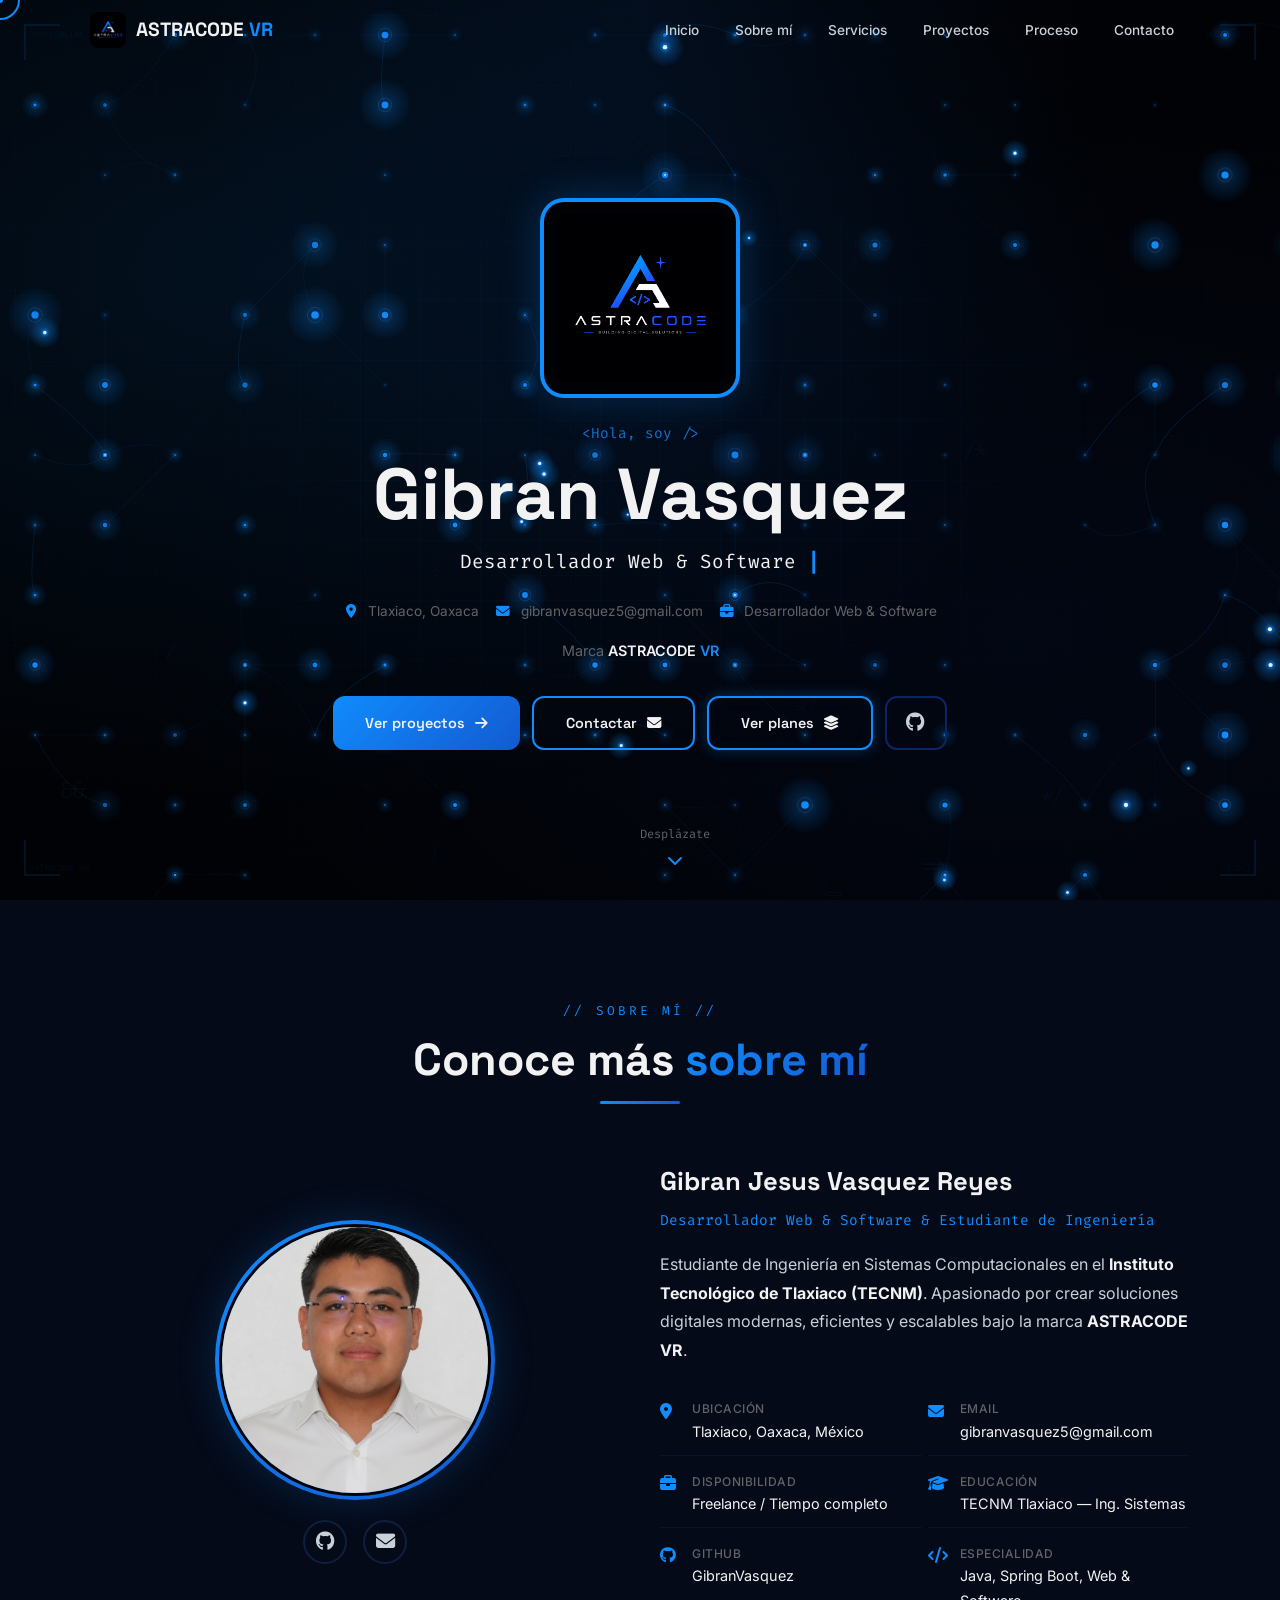
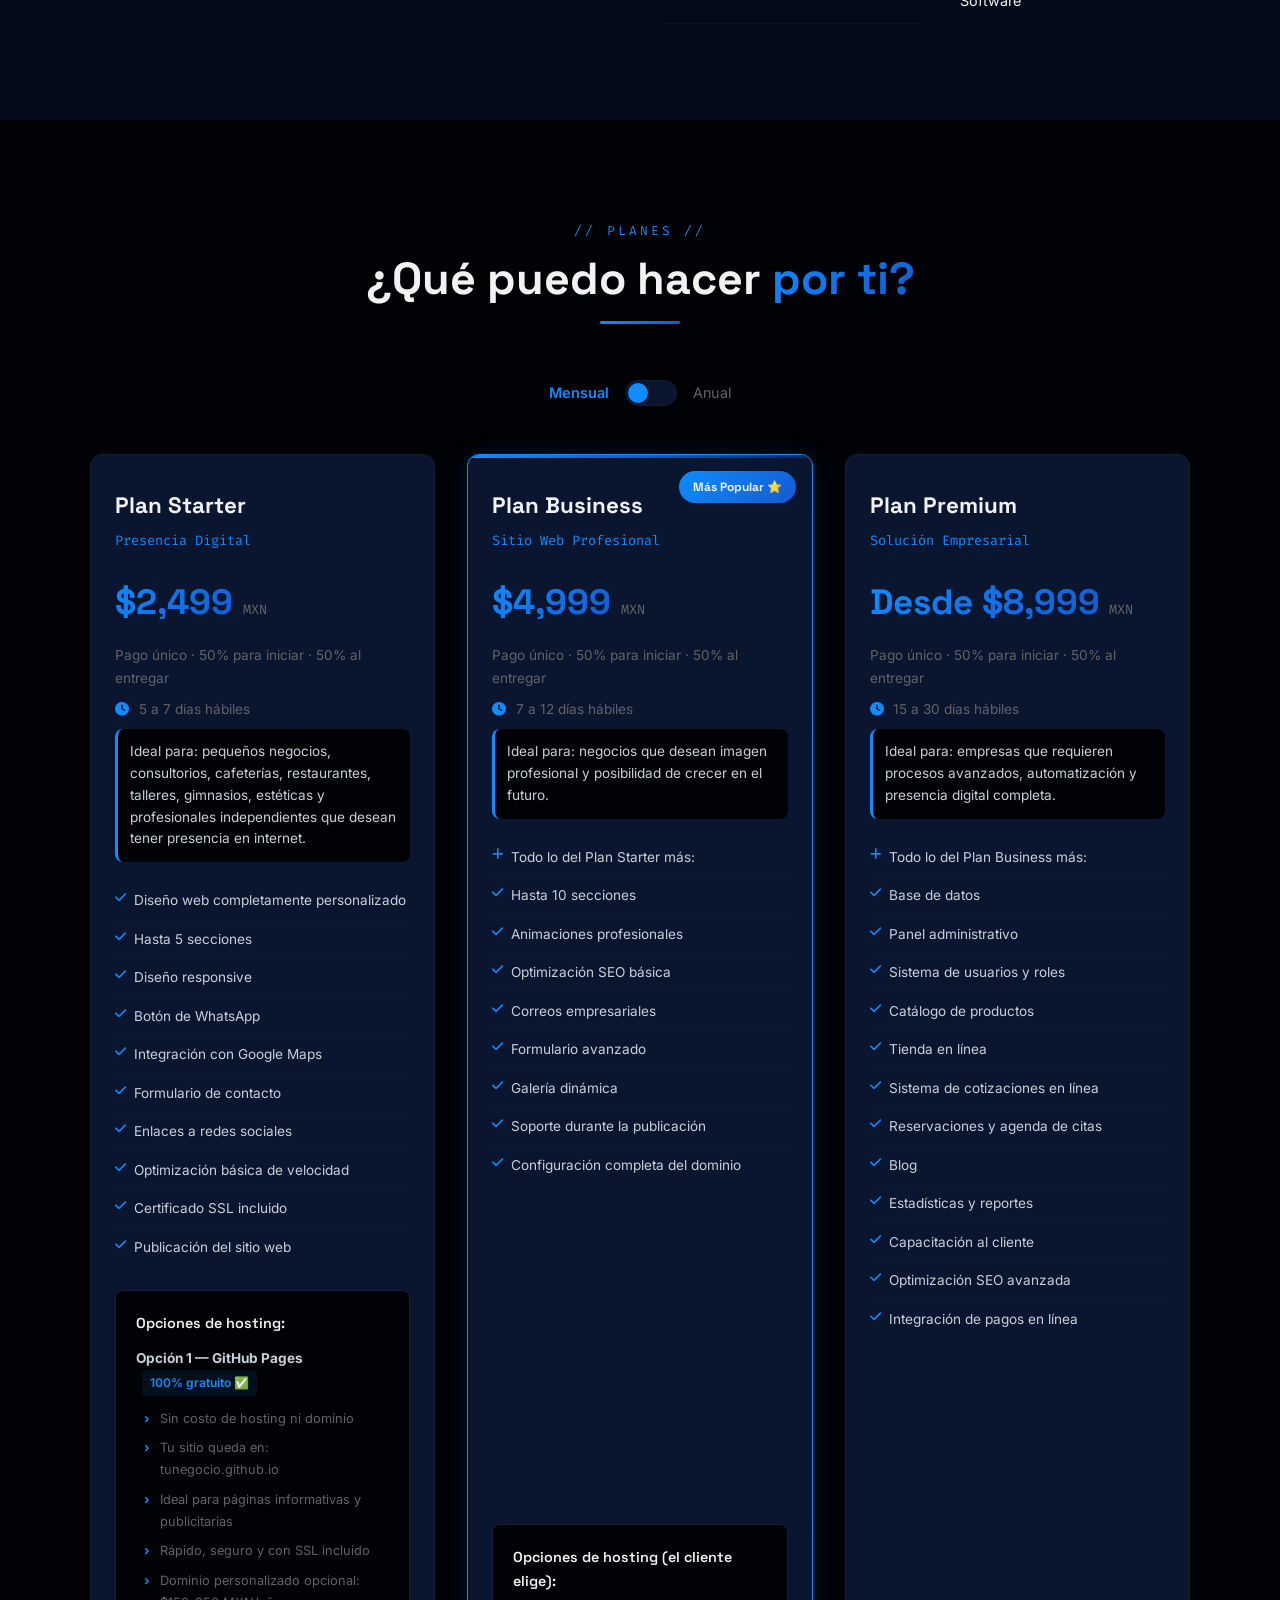
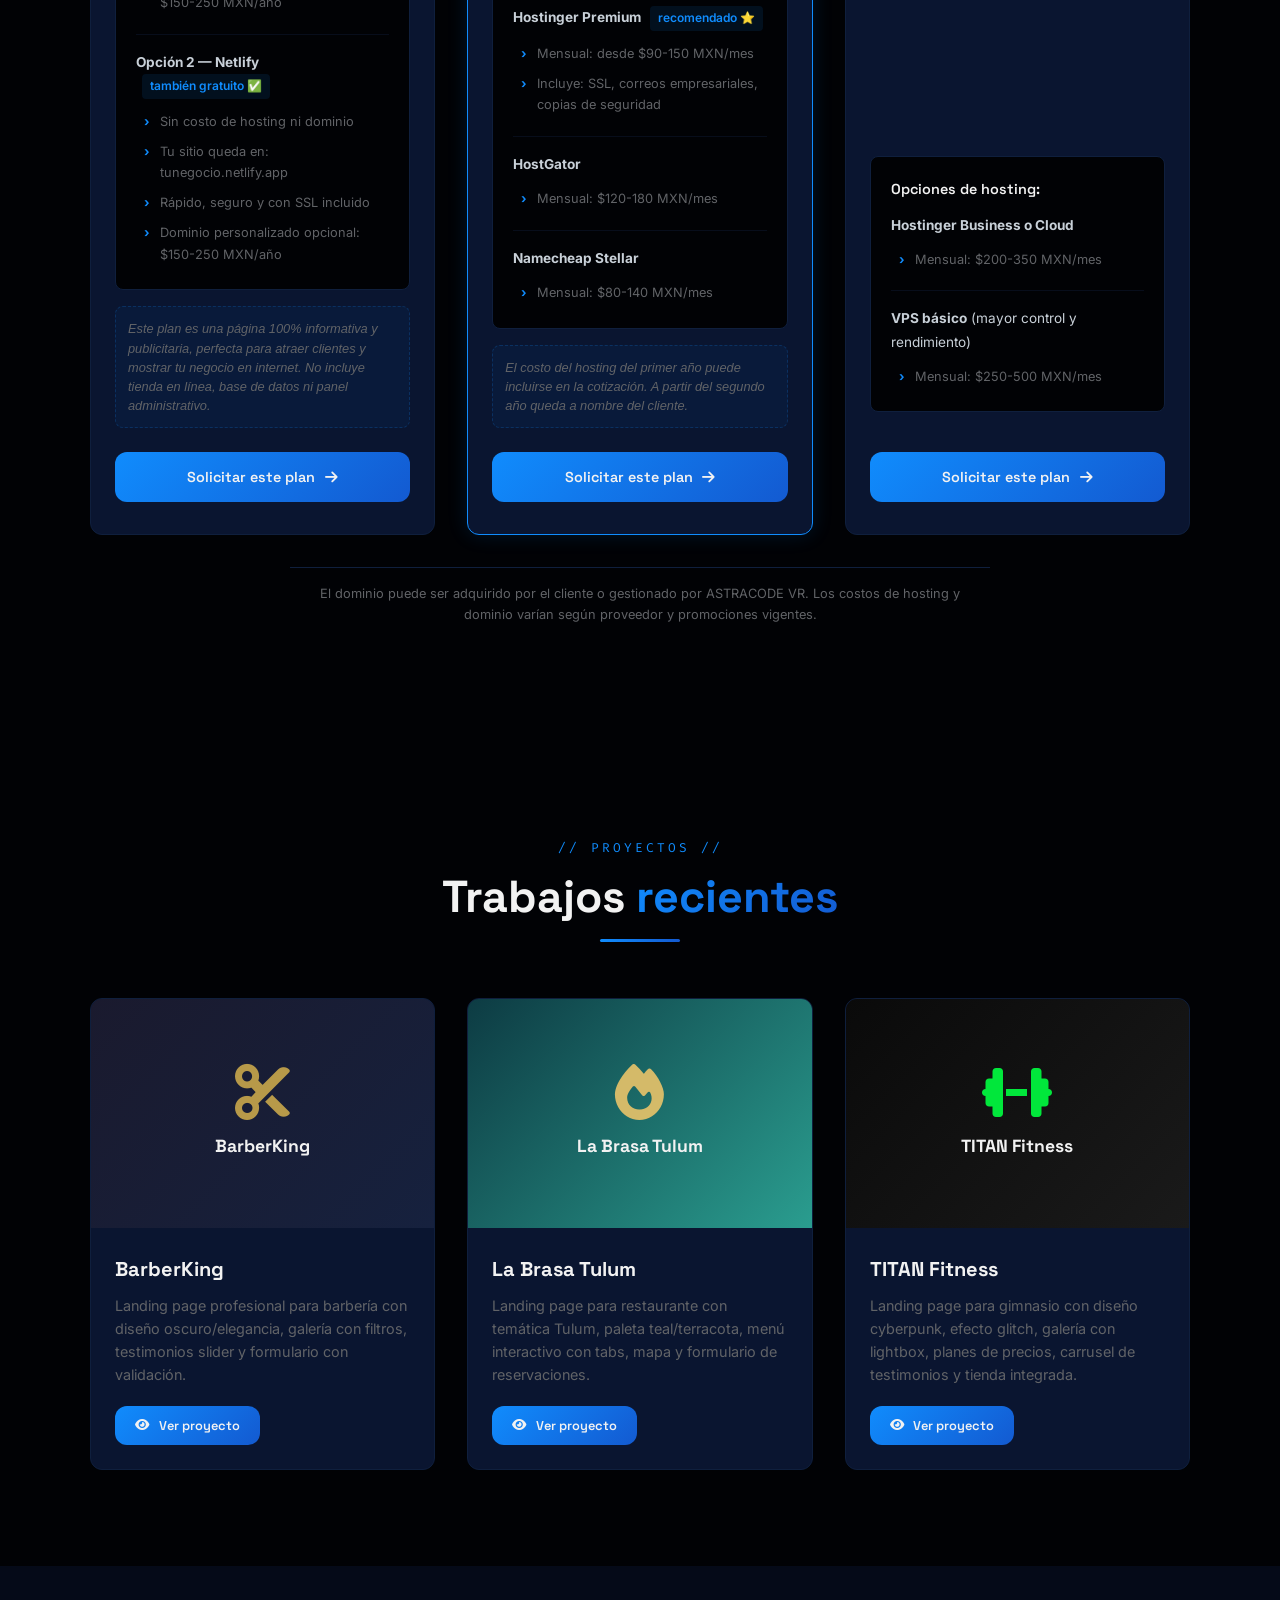
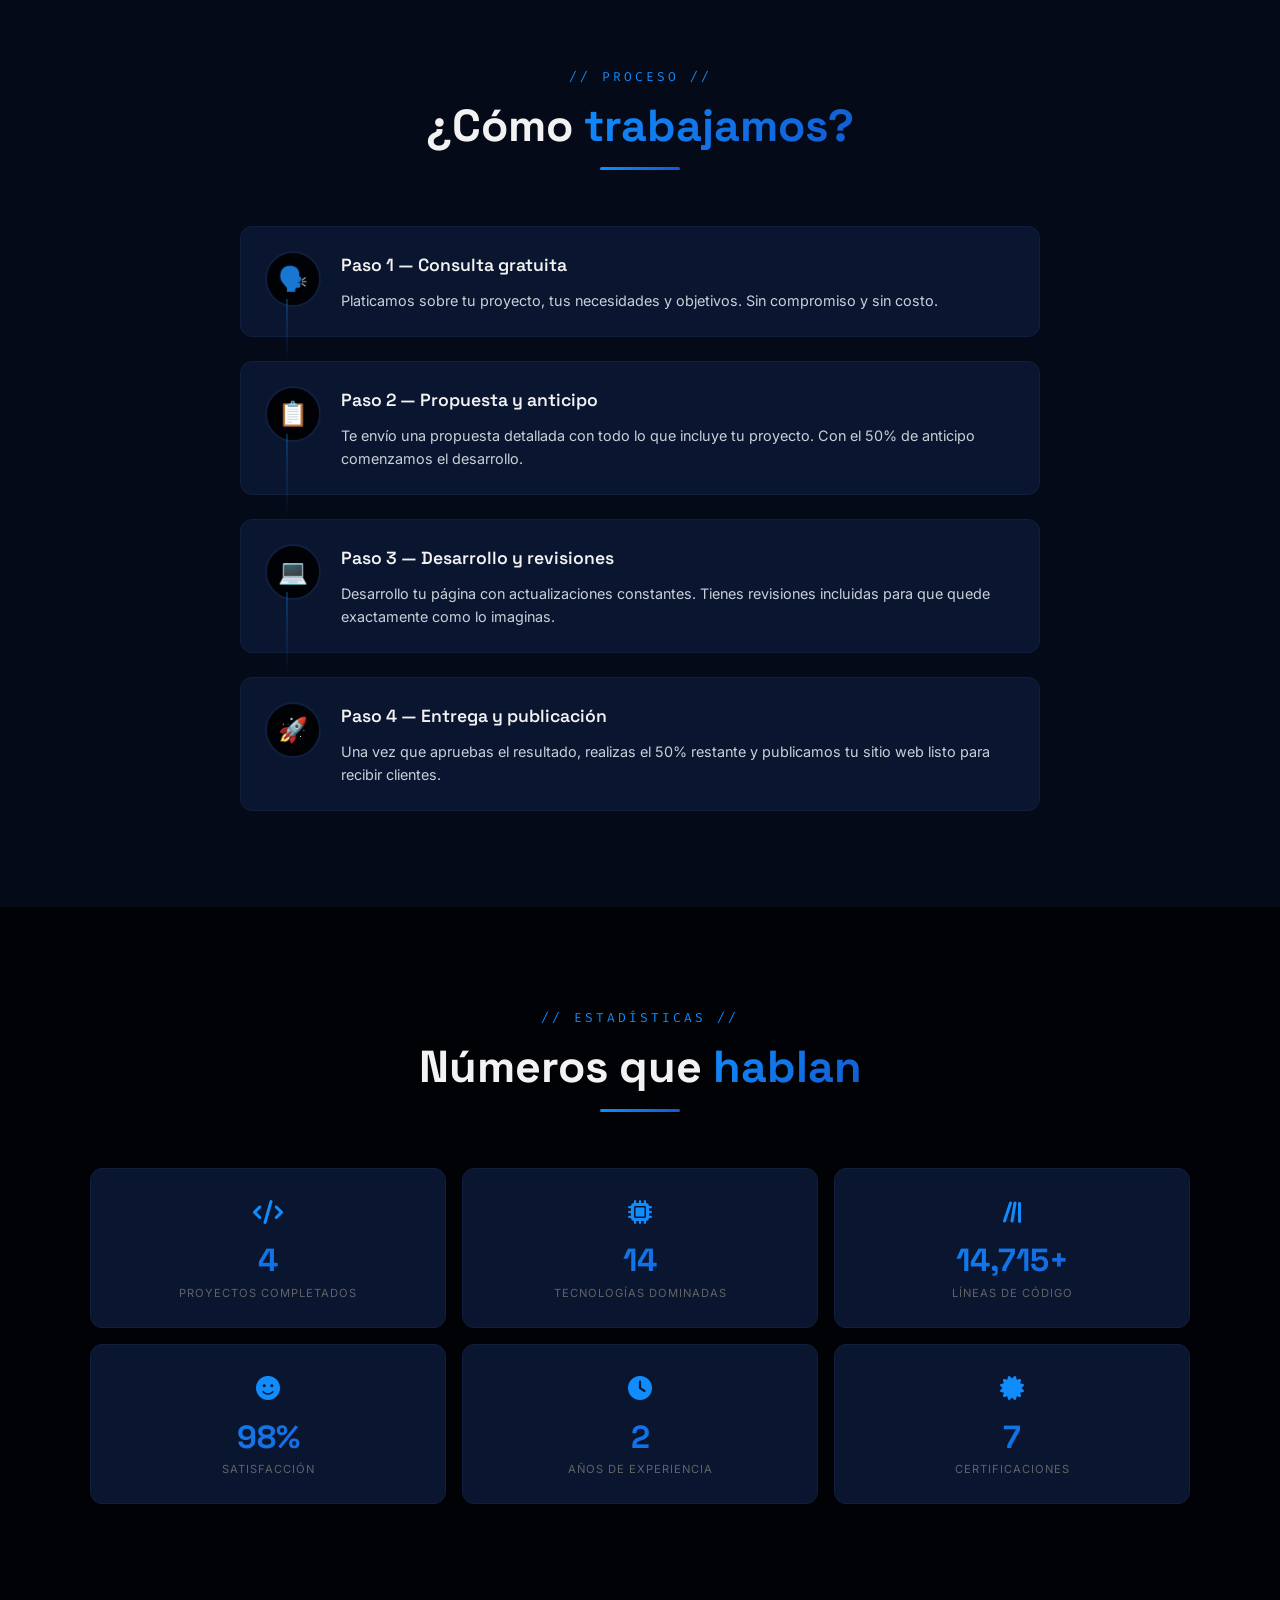
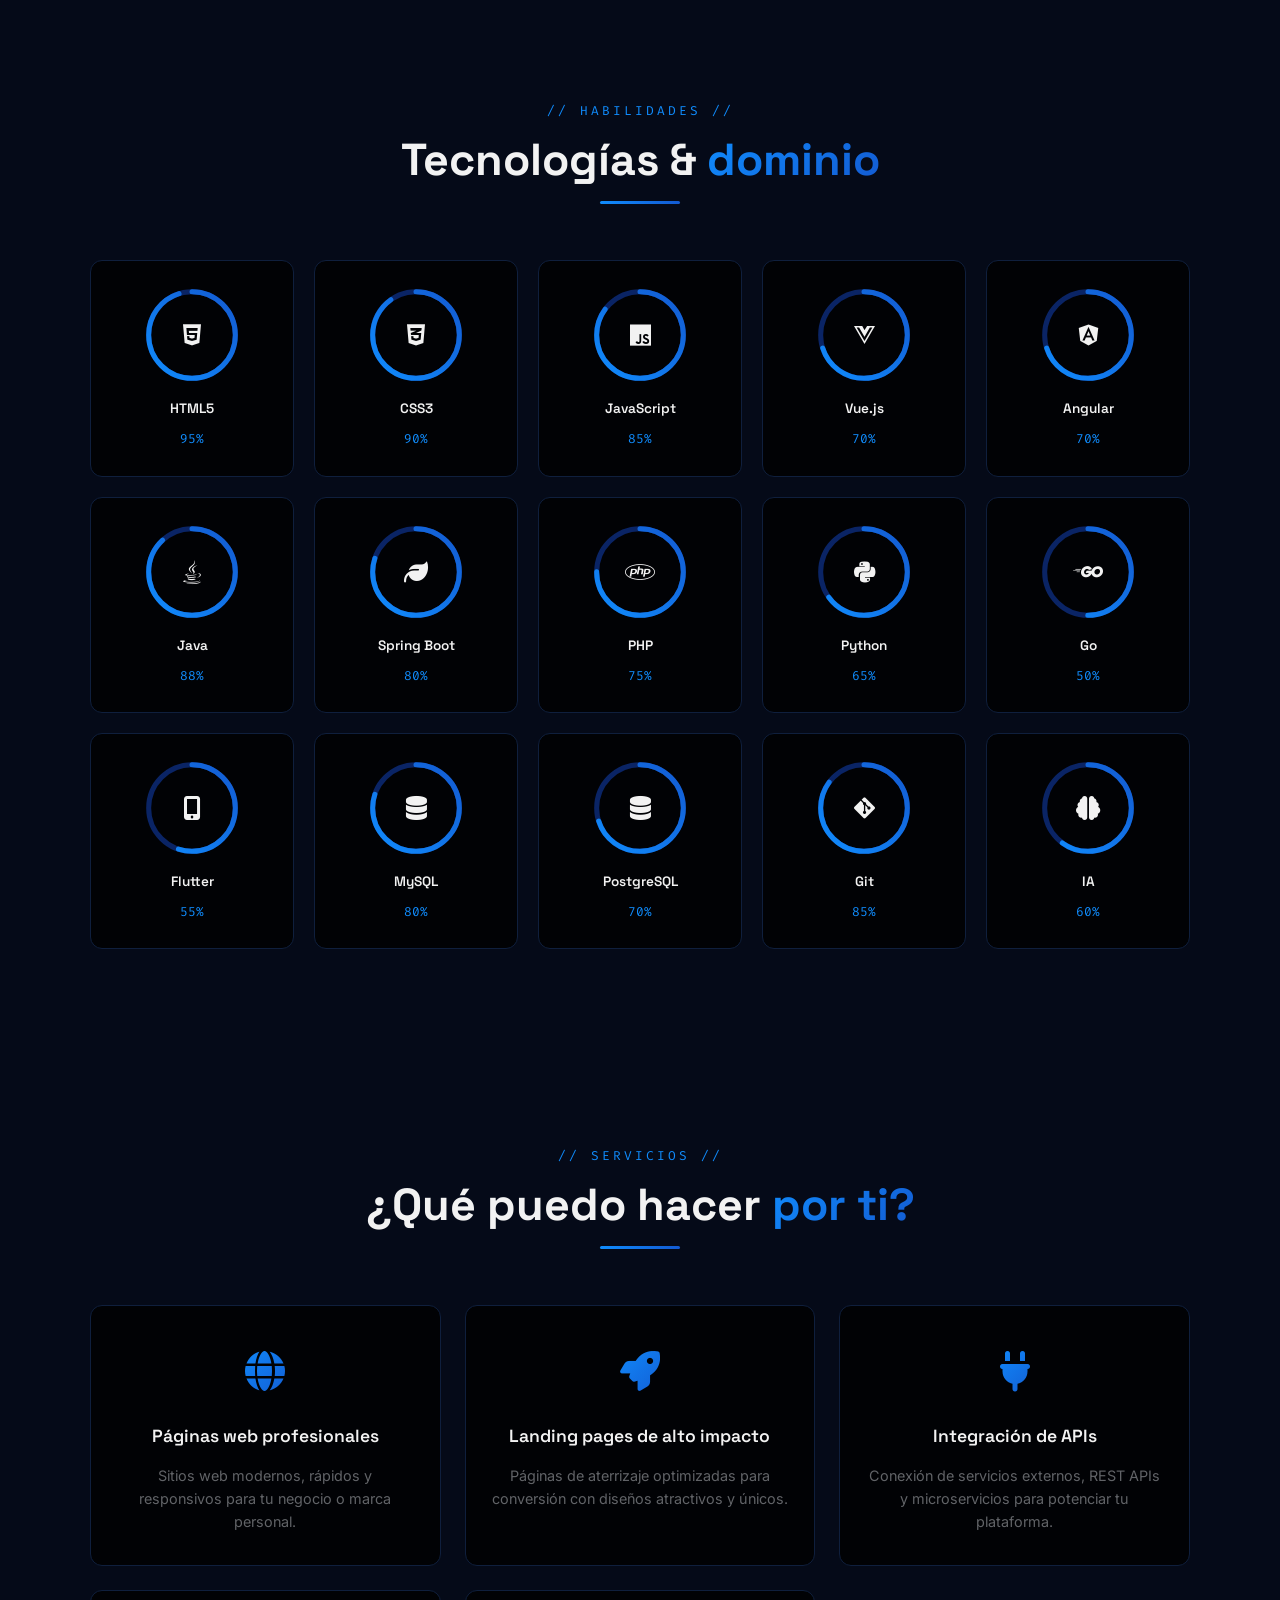
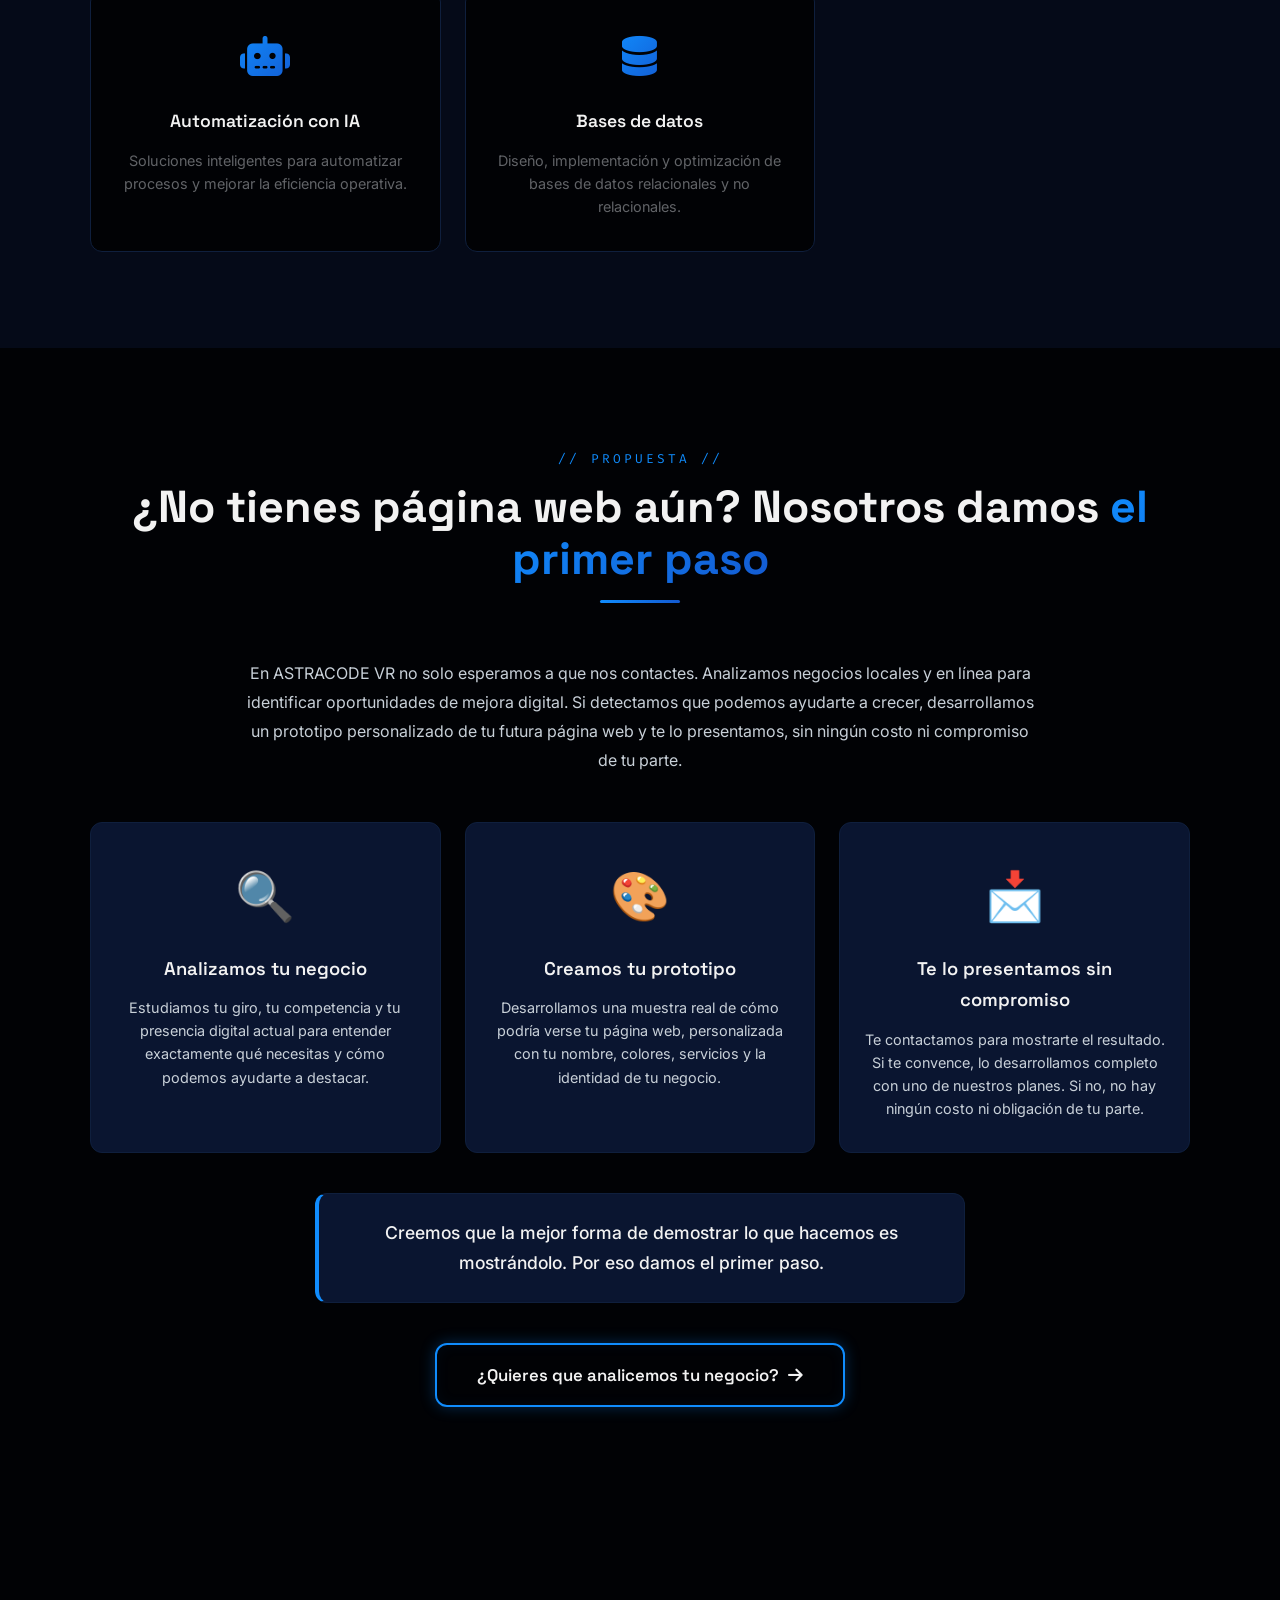
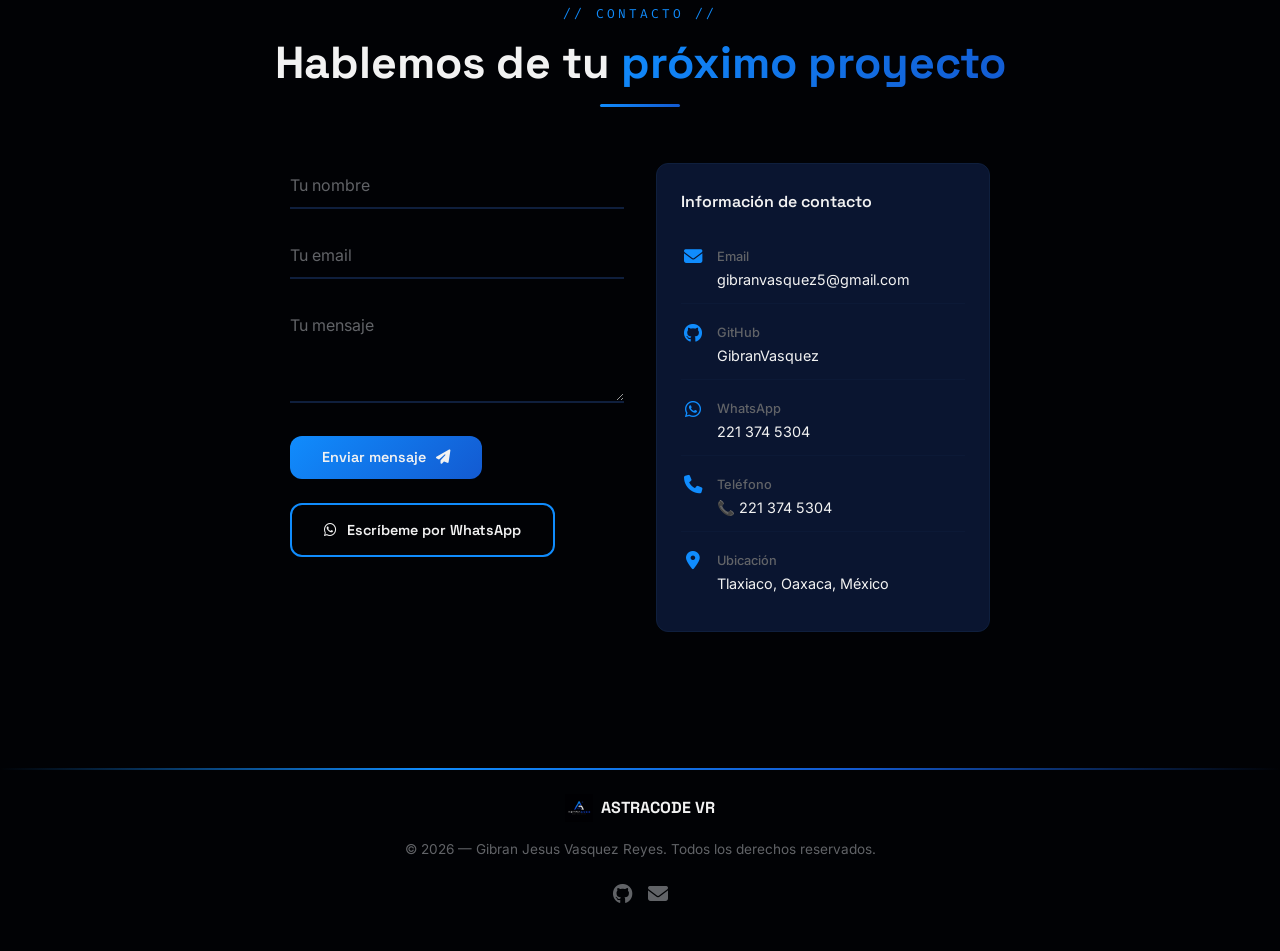
==== commit c73e75d3: "Reordenar navbar y secciones: Inicio → Sobre mí → Servicios → Proyectos → Proceso → Contacto" ====
--- a/index.html
+++ b/index.html
@@ -54,9 +54,8 @@
         <ul>
           <li><a href="#hero" class="astranav__link">Inicio</a></li>
           <li><a href="#about" class="astranav__link">Sobre mí</a></li>
-          <li><a href="#skills" class="astranav__link">Habilidades</a></li>
+          <li><a href="#servicios" class="astranav__link">Servicios</a></li>
           <li><a href="#projects" class="astranav__link">Proyectos</a></li>
-          <li><a href="#servicios" class="astranav__link">Servicios</a></li>
           <li><a href="#proceso" class="astranav__link">Proceso</a></li>
           <li><a href="#contact" class="astranav__link">Contacto</a></li>
         </ul>
@@ -373,6 +372,130 @@
     </div>
   </section>
 
+  <!-- PROJECTS -->
+  <section class="astrasection" id="projects">
+    <div class="container">
+      <div class="astrasection__header reveal">
+        <span class="astrasection__tag">// Proyectos //</span>
+        <h2 class="astrasection__title">Trabajos <span>recientes</span></h2>
+        <div class="astrasection__line"></div>
+      </div>
+
+      <div class="astraprojects">
+        <div class="astraprojects__card tilt-card reveal">
+          <div class="astraprojects__img">
+            <div class="astraprojects__thumb astraprojects__thumb--barber">
+              <i class="fa-solid fa-scissors"></i>
+              <span>BarberKing</span>
+            </div>
+            <div class="astraprojects__overlay">
+              <div class="astraprojects__tags">
+                <span>HTML5</span><span>CSS3</span><span>JS</span>
+              </div>
+            </div>
+          </div>
+          <div class="astraprojects__body">
+            <h3 class="astraprojects__title">BarberKing</h3>
+            <p class="astraprojects__desc">Landing page profesional para barbería con diseño oscuro/elegancia, galería con filtros, testimonios slider y formulario con validación.</p>
+            <div class="astraprojects__footer">
+              <a href="./barberia/index.html" class="astrabtn astrabtn--small astrabtn--primary" target="_blank" rel="noopener">
+                <i class="fa-solid fa-eye"></i> Ver proyecto
+              </a>
+            </div>
+          </div>
+        </div>
+
+        <div class="astraprojects__card tilt-card reveal">
+          <div class="astraprojects__img">
+            <div class="astraprojects__thumb astraprojects__thumb--tulum">
+              <i class="fa-solid fa-fire"></i>
+              <span>La Brasa Tulum</span>
+            </div>
+            <div class="astraprojects__overlay">
+              <div class="astraprojects__tags">
+                <span>HTML5</span><span>CSS3</span><span>JS</span>
+              </div>
+            </div>
+          </div>
+          <div class="astraprojects__body">
+            <h3 class="astraprojects__title">La Brasa Tulum</h3>
+            <p class="astraprojects__desc">Landing page para restaurante con temática Tulum, paleta teal/terracota, menú interactivo con tabs, mapa y formulario de reservaciones.</p>
+            <div class="astraprojects__footer">
+              <a href="./restaurante/index.html" class="astrabtn astrabtn--small astrabtn--primary" target="_blank" rel="noopener">
+                <i class="fa-solid fa-eye"></i> Ver proyecto
+              </a>
+            </div>
+          </div>
+        </div>
+
+        <div class="astraprojects__card tilt-card reveal">
+          <div class="astraprojects__img">
+            <div class="astraprojects__thumb astraprojects__thumb--gym">
+              <i class="fa-solid fa-dumbbell"></i>
+              <span>TITAN Fitness</span>
+            </div>
+            <div class="astraprojects__overlay">
+              <div class="astraprojects__tags">
+                <span>HTML5</span><span>CSS3</span><span>JS</span><span>Bootstrap</span>
+              </div>
+            </div>
+          </div>
+          <div class="astraprojects__body">
+            <h3 class="astraprojects__title">TITAN Fitness</h3>
+            <p class="astraprojects__desc">Landing page para gimnasio con diseño cyberpunk, efecto glitch, galería con lightbox, planes de precios, carrusel de testimonios y tienda integrada.</p>
+            <div class="astraprojects__footer">
+              <a href="./gym/index.html" class="astrabtn astrabtn--small astrabtn--primary" target="_blank" rel="noopener">
+                <i class="fa-solid fa-eye"></i> Ver proyecto
+              </a>
+            </div>
+          </div>
+        </div>
+      </div>
+    </div>
+  </section>
+
+  <!-- PROCESO DE TRABAJO -->
+  <section class="astrasection astrasection--dark" id="proceso">
+    <div class="container">
+      <div class="astrasection__header reveal">
+        <span class="astrasection__tag">// Proceso //</span>
+        <h2 class="astrasection__title">¿Cómo <span>trabajamos?</span></h2>
+        <div class="astrasection__line"></div>
+      </div>
+
+      <div class="astraprocess">
+        <div class="astraprocess__step reveal">
+          <div class="astraprocess__icon"><span>🗣️</span></div>
+          <div class="astraprocess__content">
+            <h3 class="astraprocess__title">Paso 1 — Consulta gratuita</h3>
+            <p class="astraprocess__desc">Platicamos sobre tu proyecto, tus necesidades y objetivos. Sin compromiso y sin costo.</p>
+          </div>
+        </div>
+        <div class="astraprocess__step reveal">
+          <div class="astraprocess__icon"><span>📋</span></div>
+          <div class="astraprocess__content">
+            <h3 class="astraprocess__title">Paso 2 — Propuesta y anticipo</h3>
+            <p class="astraprocess__desc">Te envío una propuesta detallada con todo lo que incluye tu proyecto. Con el 50% de anticipo comenzamos el desarrollo.</p>
+          </div>
+        </div>
+        <div class="astraprocess__step reveal">
+          <div class="astraprocess__icon"><span>💻</span></div>
+          <div class="astraprocess__content">
+            <h3 class="astraprocess__title">Paso 3 — Desarrollo y revisiones</h3>
+            <p class="astraprocess__desc">Desarrollo tu página con actualizaciones constantes. Tienes revisiones incluidas para que quede exactamente como lo imaginas.</p>
+          </div>
+        </div>
+        <div class="astraprocess__step reveal">
+          <div class="astraprocess__icon"><span>🚀</span></div>
+          <div class="astraprocess__content">
+            <h3 class="astraprocess__title">Paso 4 — Entrega y publicación</h3>
+            <p class="astraprocess__desc">Una vez que apruebas el resultado, realizas el 50% restante y publicamos tu sitio web listo para recibir clientes.</p>
+          </div>
+        </div>
+      </div>
+    </div>
+  </section>
+
   <!-- STATS -->
   <section class="astrasection" id="stats">
     <div class="container">
@@ -597,88 +720,6 @@
     </div>
   </section>
 
-  <!-- PROJECTS -->
-  <section class="astrasection" id="projects">
-    <div class="container">
-      <div class="astrasection__header reveal">
-        <span class="astrasection__tag">// Proyectos //</span>
-        <h2 class="astrasection__title">Trabajos <span>recientes</span></h2>
-        <div class="astrasection__line"></div>
-      </div>
-
-      <div class="astraprojects">
-        <div class="astraprojects__card tilt-card reveal">
-          <div class="astraprojects__img">
-            <div class="astraprojects__thumb astraprojects__thumb--barber">
-              <i class="fa-solid fa-scissors"></i>
-              <span>BarberKing</span>
-            </div>
-            <div class="astraprojects__overlay">
-              <div class="astraprojects__tags">
-                <span>HTML5</span><span>CSS3</span><span>JS</span>
-              </div>
-            </div>
-          </div>
-          <div class="astraprojects__body">
-            <h3 class="astraprojects__title">BarberKing</h3>
-            <p class="astraprojects__desc">Landing page profesional para barbería con diseño oscuro/elegancia, galería con filtros, testimonios slider y formulario con validación.</p>
-            <div class="astraprojects__footer">
-              <a href="./barberia/index.html" class="astrabtn astrabtn--small astrabtn--primary" target="_blank" rel="noopener">
-                <i class="fa-solid fa-eye"></i> Ver proyecto
-              </a>
-            </div>
-          </div>
-        </div>
-
-        <div class="astraprojects__card tilt-card reveal">
-          <div class="astraprojects__img">
-            <div class="astraprojects__thumb astraprojects__thumb--tulum">
-              <i class="fa-solid fa-fire"></i>
-              <span>La Brasa Tulum</span>
-            </div>
-            <div class="astraprojects__overlay">
-              <div class="astraprojects__tags">
-                <span>HTML5</span><span>CSS3</span><span>JS</span>
-              </div>
-            </div>
-          </div>
-          <div class="astraprojects__body">
-            <h3 class="astraprojects__title">La Brasa Tulum</h3>
-            <p class="astraprojects__desc">Landing page para restaurante con temática Tulum, paleta teal/terracota, menú interactivo con tabs, mapa y formulario de reservaciones.</p>
-            <div class="astraprojects__footer">
-              <a href="./restaurante/index.html" class="astrabtn astrabtn--small astrabtn--primary" target="_blank" rel="noopener">
-                <i class="fa-solid fa-eye"></i> Ver proyecto
-              </a>
-            </div>
-          </div>
-        </div>
-
-        <div class="astraprojects__card tilt-card reveal">
-          <div class="astraprojects__img">
-            <div class="astraprojects__thumb astraprojects__thumb--gym">
-              <i class="fa-solid fa-dumbbell"></i>
-              <span>TITAN Fitness</span>
-            </div>
-            <div class="astraprojects__overlay">
-              <div class="astraprojects__tags">
-                <span>HTML5</span><span>CSS3</span><span>JS</span><span>Bootstrap</span>
-              </div>
-            </div>
-          </div>
-          <div class="astraprojects__body">
-            <h3 class="astraprojects__title">TITAN Fitness</h3>
-            <p class="astraprojects__desc">Landing page para gimnasio con diseño cyberpunk, efecto glitch, galería con lightbox, planes de precios, carrusel de testimonios y tienda integrada.</p>
-            <div class="astraprojects__footer">
-              <a href="./gym/index.html" class="astrabtn astrabtn--small astrabtn--primary" target="_blank" rel="noopener">
-                <i class="fa-solid fa-eye"></i> Ver proyecto
-              </a>
-            </div>
-          </div>
-        </div>
-      </div>
-    </div>
-  </section>
-
   <!-- SERVICES -->
   <section class="astrasection astrasection--dark" id="services">
     <div class="container">
@@ -713,48 +754,6 @@
           <div class="astraservices__icon"><i class="fa-solid fa-database"></i></div>
           <h3 class="astraservices__title">Bases de datos</h3>
           <p class="astraservices__desc">Diseño, implementación y optimización de bases de datos relacionales y no relacionales.</p>
-        </div>
-      </div>
-    </div>
-  </section>
-
-  <!-- PROCESO DE TRABAJO -->
-  <section class="astrasection astrasection--dark" id="proceso">
-    <div class="container">
-      <div class="astrasection__header reveal">
-        <span class="astrasection__tag">// Proceso //</span>
-        <h2 class="astrasection__title">¿Cómo <span>trabajamos?</span></h2>
-        <div class="astrasection__line"></div>
-      </div>
-
-      <div class="astraprocess">
-        <div class="astraprocess__step reveal">
-          <div class="astraprocess__icon"><span>🗣️</span></div>
-          <div class="astraprocess__content">
-            <h3 class="astraprocess__title">Paso 1 — Consulta gratuita</h3>
-            <p class="astraprocess__desc">Platicamos sobre tu proyecto, tus necesidades y objetivos. Sin compromiso y sin costo.</p>
-          </div>
-        </div>
-        <div class="astraprocess__step reveal">
-          <div class="astraprocess__icon"><span>📋</span></div>
-          <div class="astraprocess__content">
-            <h3 class="astraprocess__title">Paso 2 — Propuesta y anticipo</h3>
-            <p class="astraprocess__desc">Te envío una propuesta detallada con todo lo que incluye tu proyecto. Con el 50% de anticipo comenzamos el desarrollo.</p>
-          </div>
-        </div>
-        <div class="astraprocess__step reveal">
-          <div class="astraprocess__icon"><span>💻</span></div>
-          <div class="astraprocess__content">
-            <h3 class="astraprocess__title">Paso 3 — Desarrollo y revisiones</h3>
-            <p class="astraprocess__desc">Desarrollo tu página con actualizaciones constantes. Tienes revisiones incluidas para que quede exactamente como lo imaginas.</p>
-          </div>
-        </div>
-        <div class="astraprocess__step reveal">
-          <div class="astraprocess__icon"><span>🚀</span></div>
-          <div class="astraprocess__content">
-            <h3 class="astraprocess__title">Paso 4 — Entrega y publicación</h3>
-            <p class="astraprocess__desc">Una vez que apruebas el resultado, realizas el 50% restante y publicamos tu sitio web listo para recibir clientes.</p>
-          </div>
         </div>
       </div>
     </div>
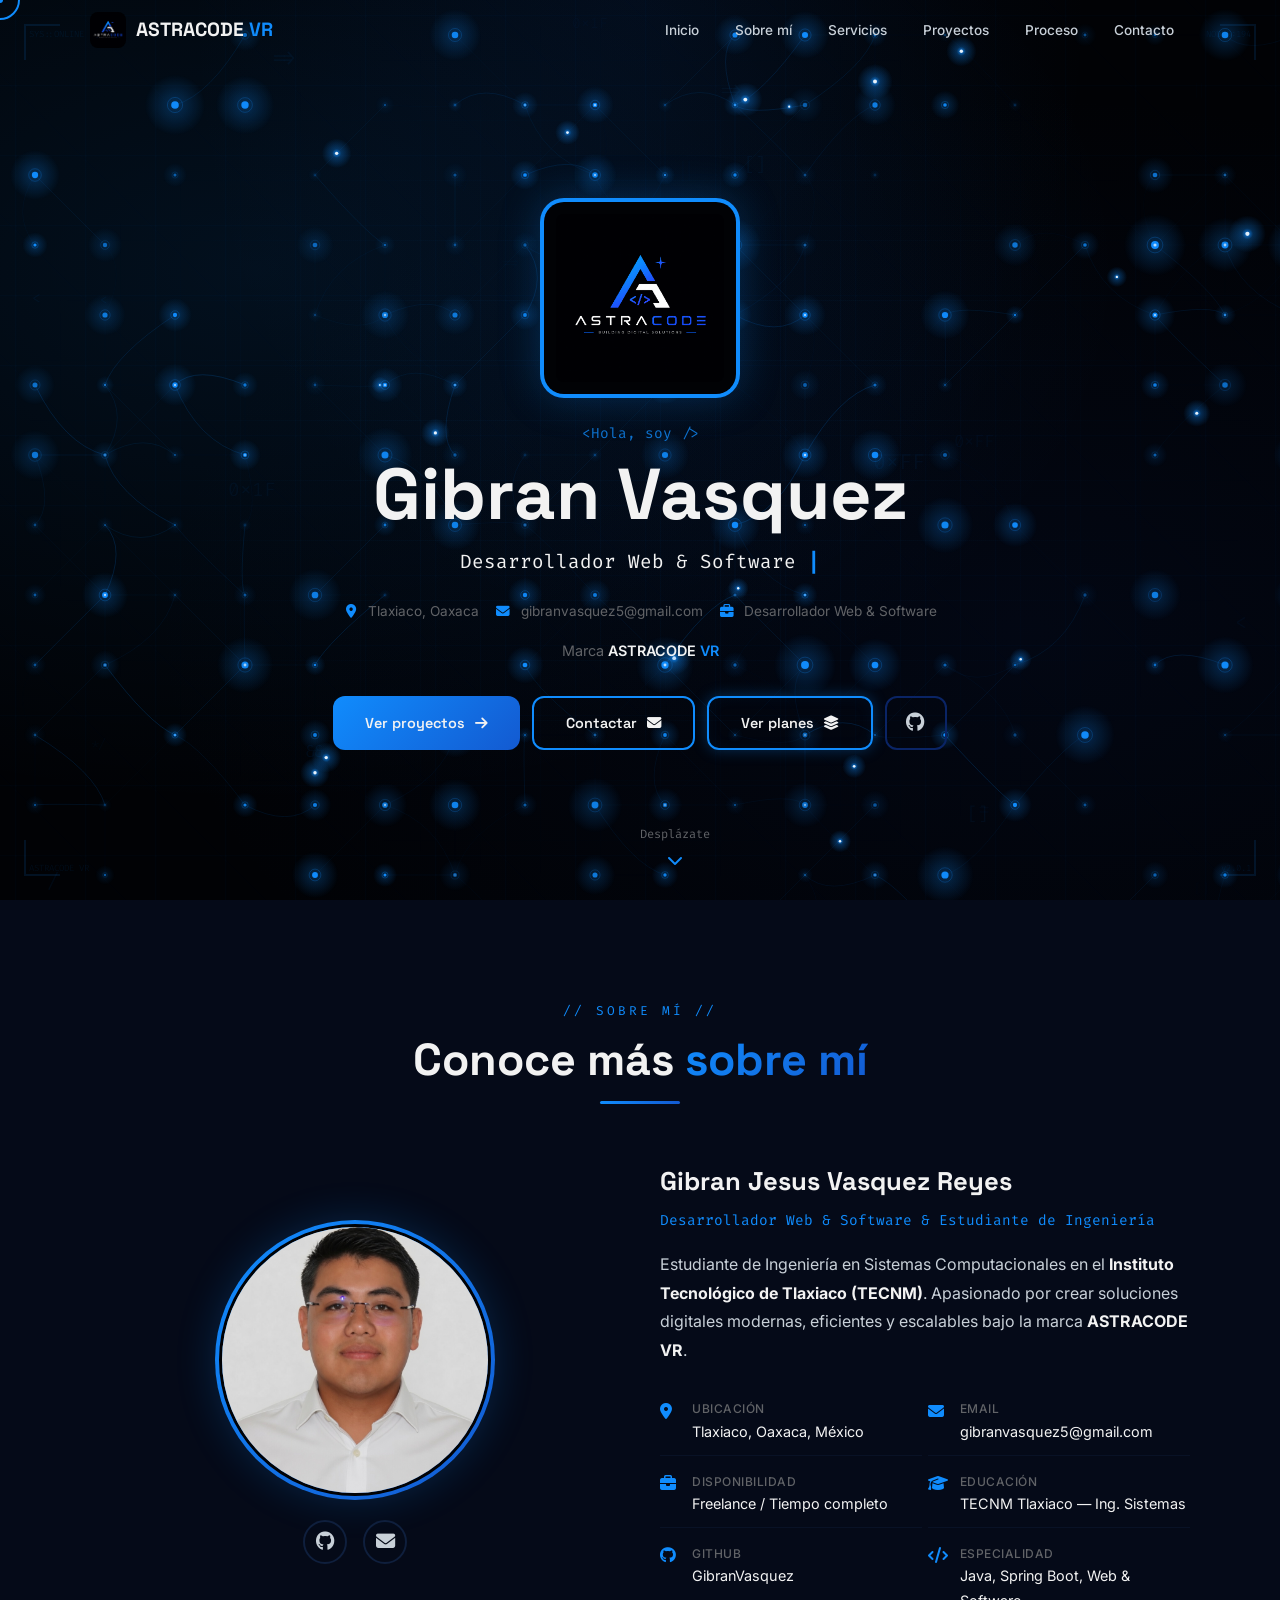
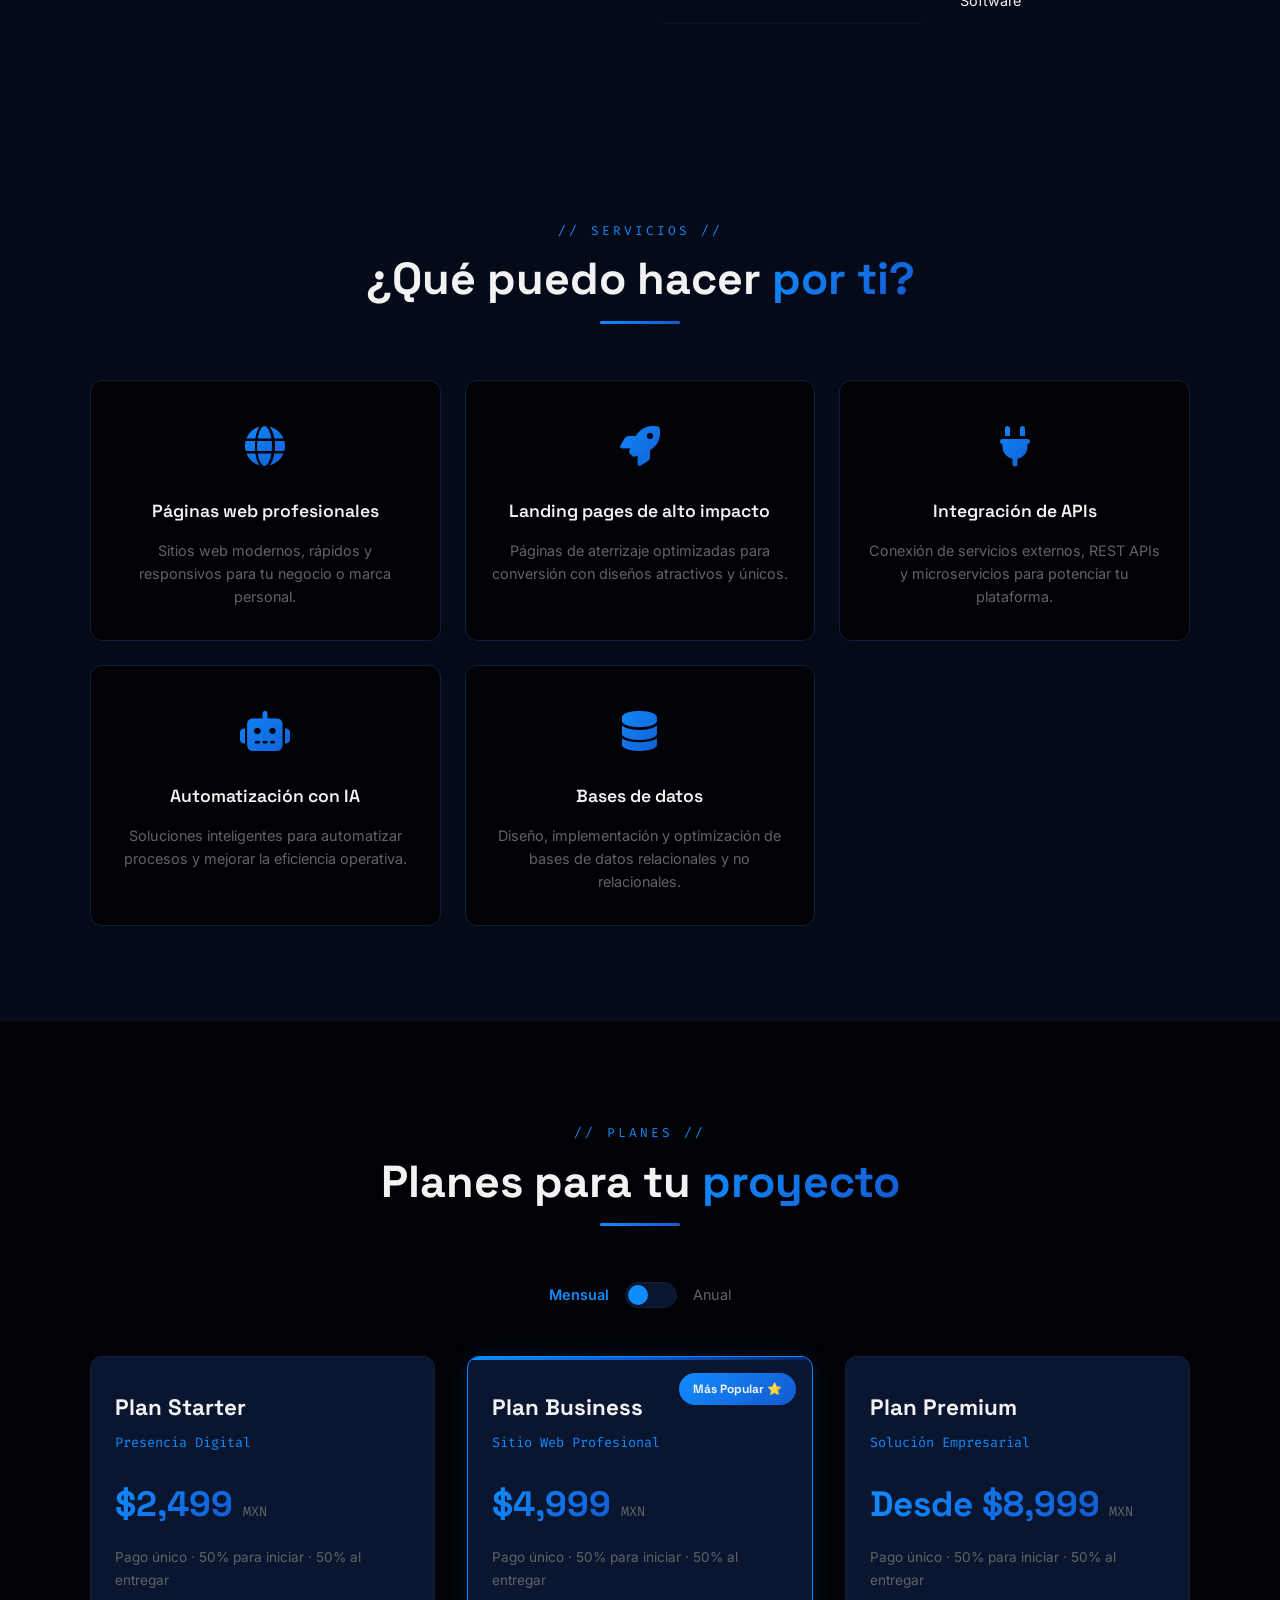
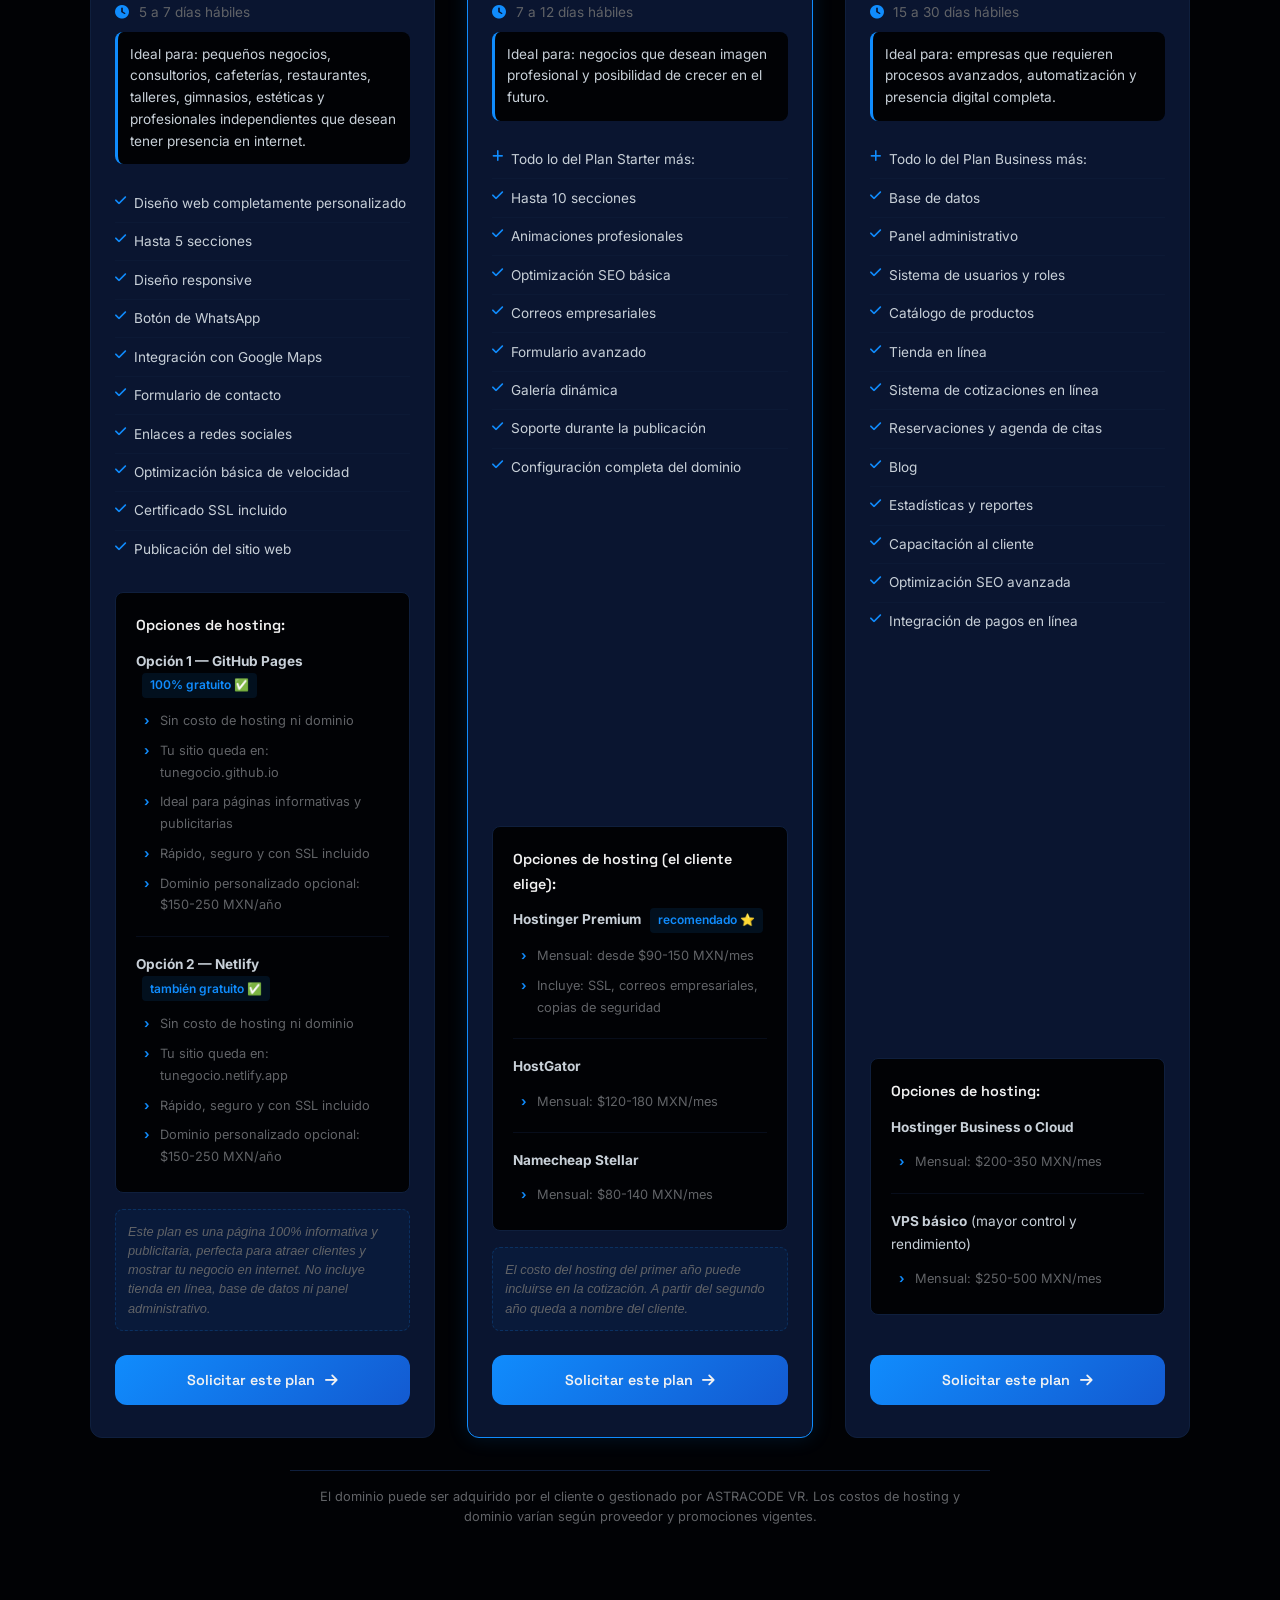
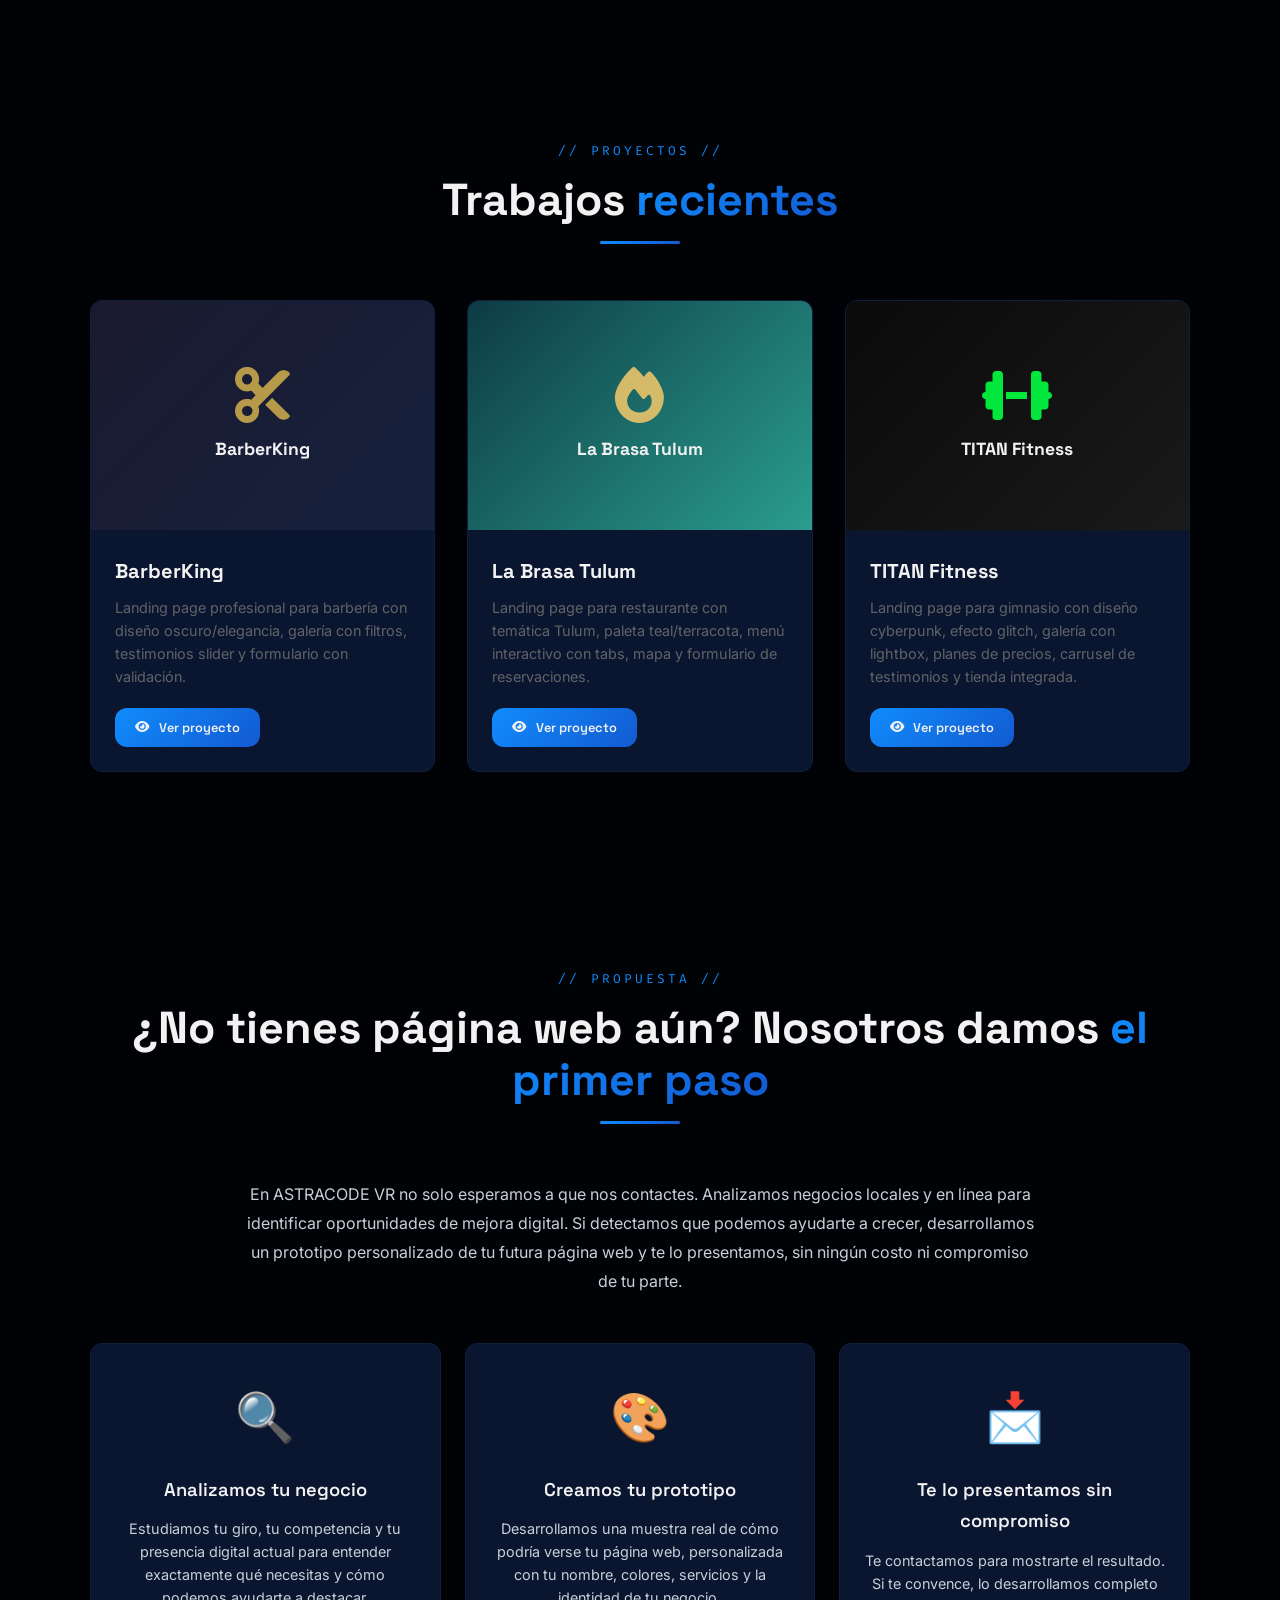
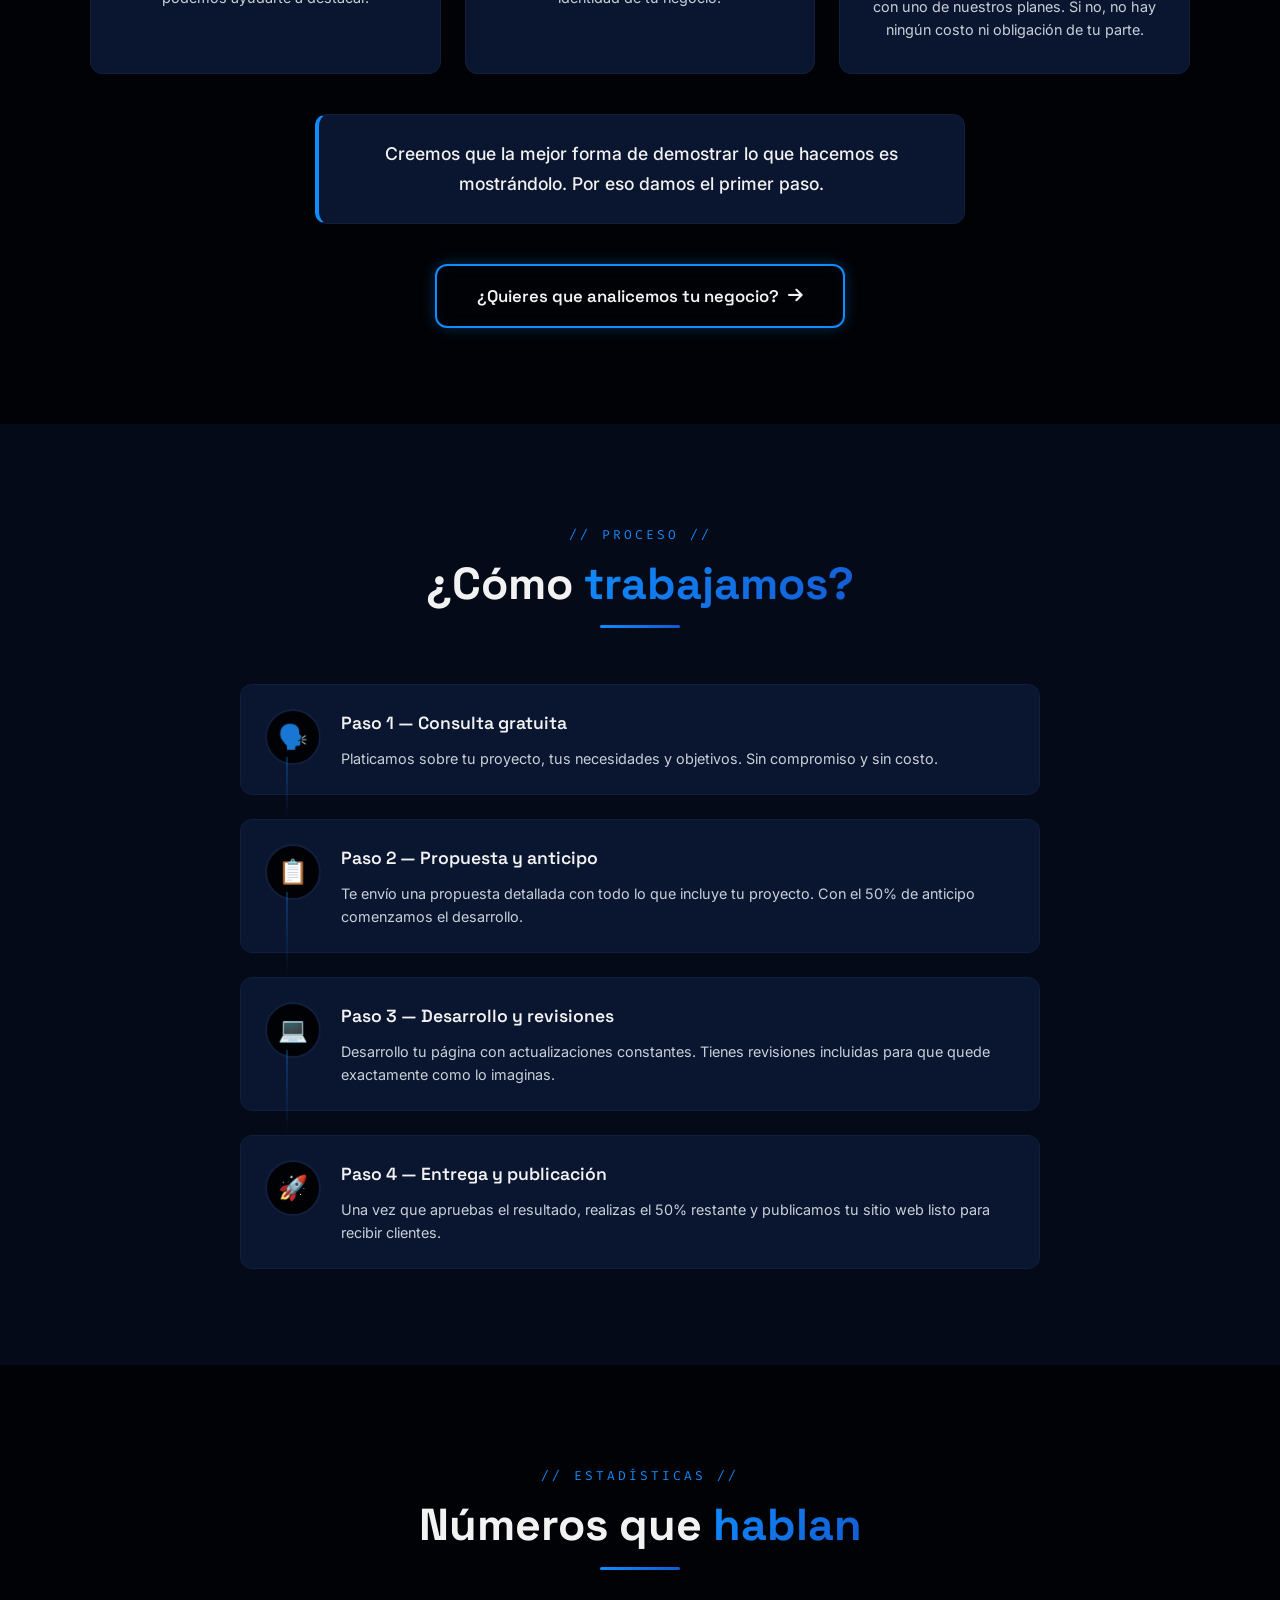
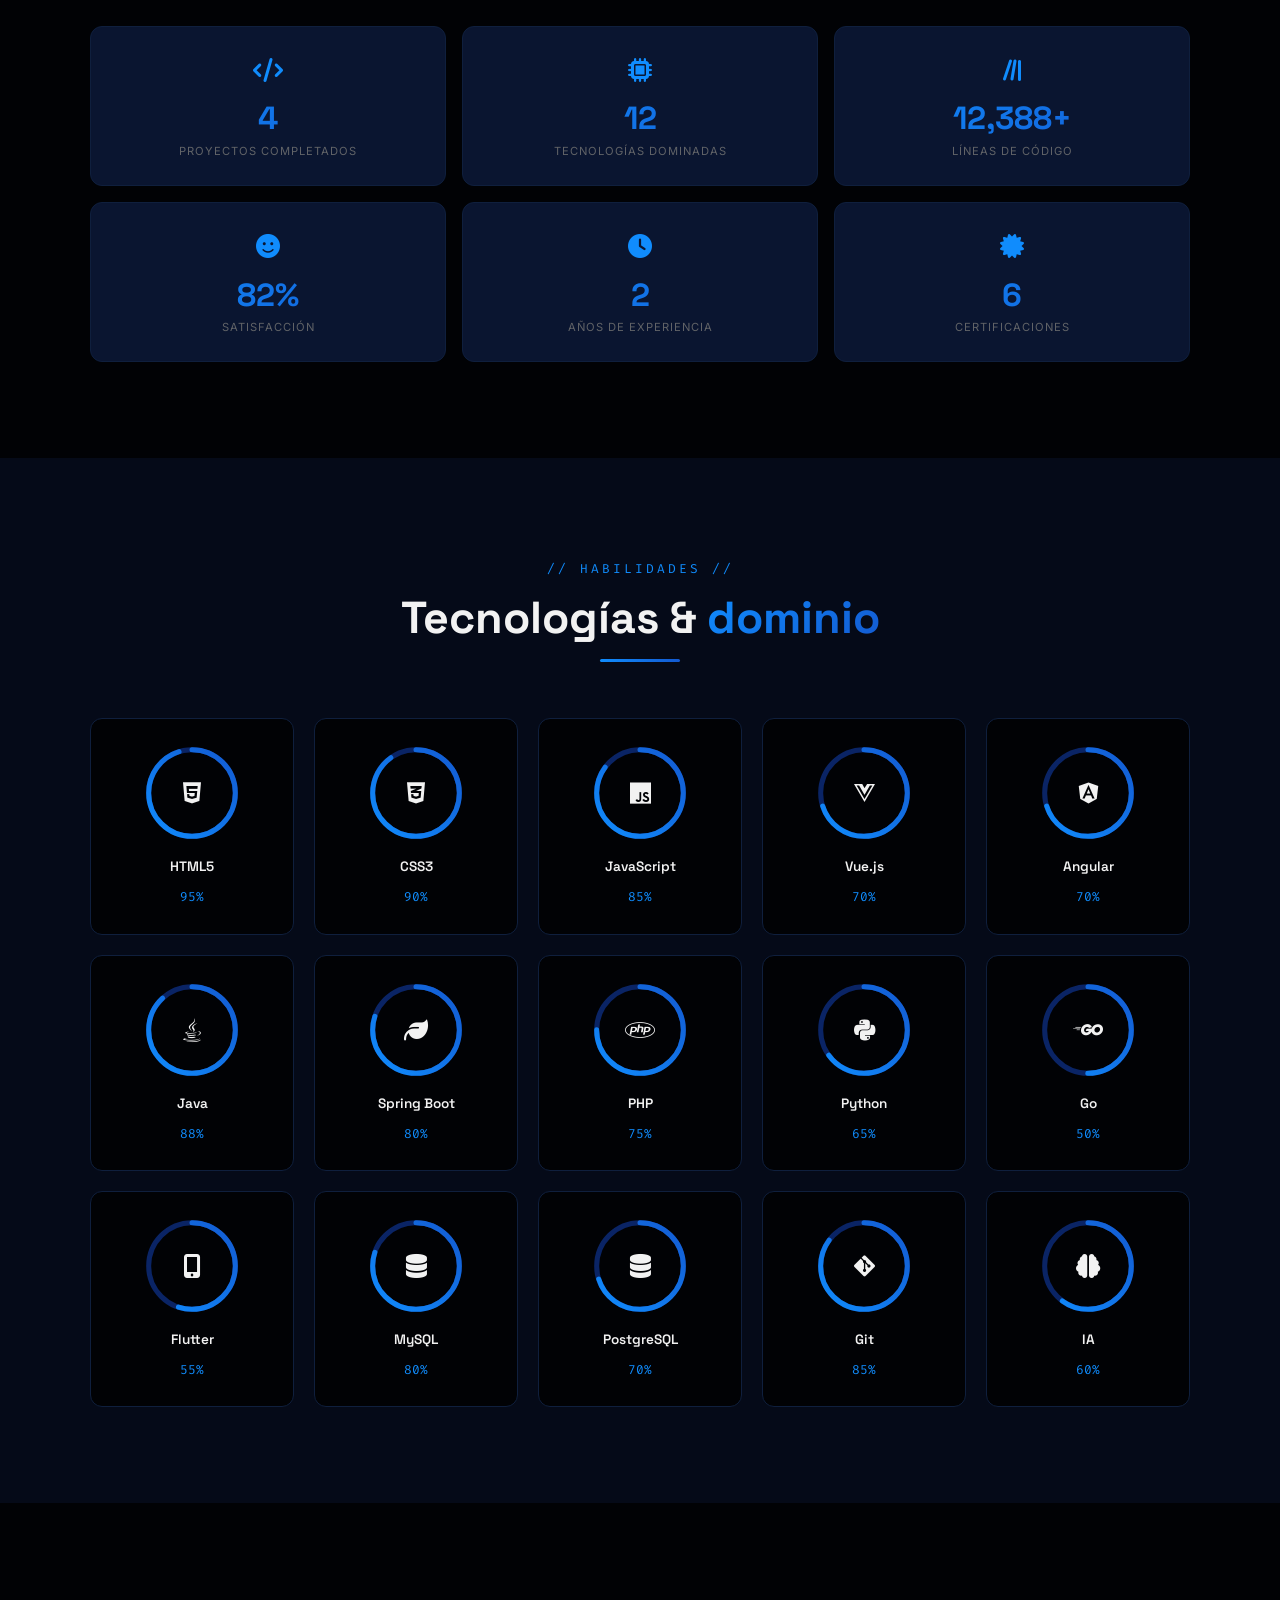
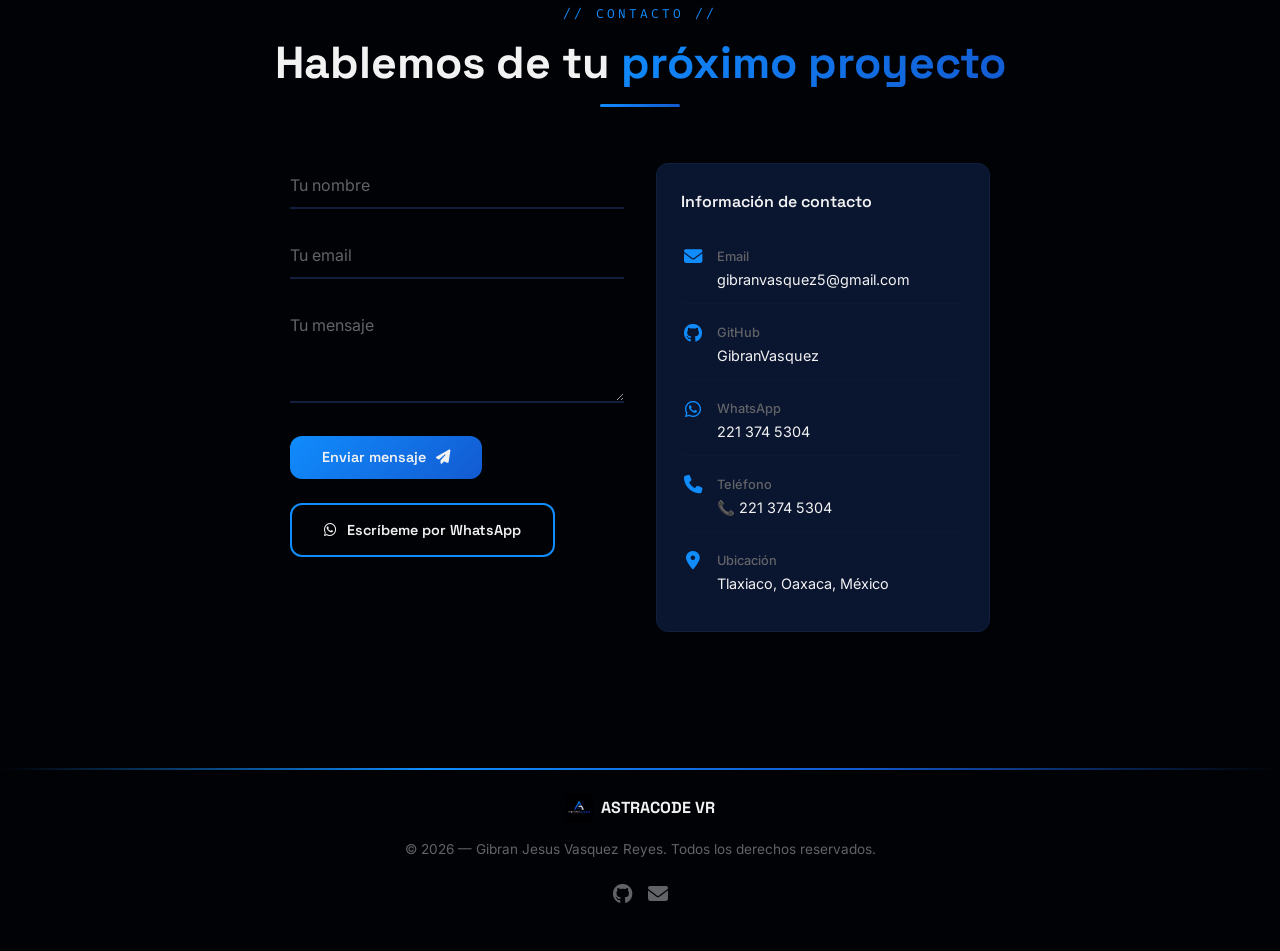
==== commit ca7ae27d: "Reordenar: Servicios → Planes → Proyectos → Propuesta, renombrar título de Planes" ====
--- a/index.html
+++ b/index.html
@@ -187,12 +187,51 @@
     </div>
   </section>
 
+  <!-- SERVICES -->
+  <section class="astrasection astrasection--dark" id="services">
+    <div class="container">
+      <div class="astrasection__header reveal">
+        <span class="astrasection__tag">// Servicios //</span>
+        <h2 class="astrasection__title">¿Qué puedo hacer <span>por ti?</span></h2>
+        <div class="astrasection__line"></div>
+      </div>
+
+      <div class="astraservices">
+        <div class="astraservices__card reveal">
+          <div class="astraservices__icon"><i class="fa-solid fa-globe"></i></div>
+          <h3 class="astraservices__title">Páginas web profesionales</h3>
+          <p class="astraservices__desc">Sitios web modernos, rápidos y responsivos para tu negocio o marca personal.</p>
+        </div>
+        <div class="astraservices__card reveal">
+          <div class="astraservices__icon"><i class="fa-solid fa-rocket"></i></div>
+          <h3 class="astraservices__title">Landing pages de alto impacto</h3>
+          <p class="astraservices__desc">Páginas de aterrizaje optimizadas para conversión con diseños atractivos y únicos.</p>
+        </div>
+        <div class="astraservices__card reveal">
+          <div class="astraservices__icon"><i class="fa-solid fa-plug"></i></div>
+          <h3 class="astraservices__title">Integración de APIs</h3>
+          <p class="astraservices__desc">Conexión de servicios externos, REST APIs y microservicios para potenciar tu plataforma.</p>
+        </div>
+        <div class="astraservices__card reveal">
+          <div class="astraservices__icon"><i class="fa-solid fa-robot"></i></div>
+          <h3 class="astraservices__title">Automatización con IA</h3>
+          <p class="astraservices__desc">Soluciones inteligentes para automatizar procesos y mejorar la eficiencia operativa.</p>
+        </div>
+        <div class="astraservices__card reveal">
+          <div class="astraservices__icon"><i class="fa-solid fa-database"></i></div>
+          <h3 class="astraservices__title">Bases de datos</h3>
+          <p class="astraservices__desc">Diseño, implementación y optimización de bases de datos relacionales y no relacionales.</p>
+        </div>
+      </div>
+    </div>
+  </section>
+
   <!-- SERVICIOS - PLANES DE PRECIOS -->
   <section class="astrasection" id="servicios">
     <div class="container">
       <div class="astrasection__header reveal">
         <span class="astrasection__tag">// Planes //</span>
-        <h2 class="astrasection__title">¿Qué puedo hacer <span>por ti?</span></h2>
+        <h2 class="astrasection__title">Planes para tu <span>proyecto</span></h2>
         <div class="astrasection__line"></div>
       </div>
 
@@ -454,6 +493,46 @@
     </div>
   </section>
 
+  <!-- PROPUESTA PERSONALIZADA -->
+  <section class="astrasection" id="propuesta">
+    <div class="container">
+      <div class="astrasection__header reveal">
+        <span class="astrasection__tag">// Propuesta //</span>
+        <h2 class="astrasection__title">¿No tienes página web aún? Nosotros damos <span>el primer paso</span></h2>
+        <div class="astrasection__line"></div>
+      </div>
+
+      <p class="astrapropuesta__intro reveal">En ASTRACODE VR no solo esperamos a que nos contactes. Analizamos negocios locales y en línea para identificar oportunidades de mejora digital. Si detectamos que podemos ayudarte a crecer, desarrollamos un prototipo personalizado de tu futura página web y te lo presentamos, sin ningún costo ni compromiso de tu parte.</p>
+
+      <div class="astrapropuesta__steps">
+        <div class="astrapropuesta__card reveal">
+          <div class="astrapropuesta__card-icon">🔍</div>
+          <h3>Analizamos tu negocio</h3>
+          <p>Estudiamos tu giro, tu competencia y tu presencia digital actual para entender exactamente qué necesitas y cómo podemos ayudarte a destacar.</p>
+        </div>
+        <div class="astrapropuesta__card reveal">
+          <div class="astrapropuesta__card-icon">🎨</div>
+          <h3>Creamos tu prototipo</h3>
+          <p>Desarrollamos una muestra real de cómo podría verse tu página web, personalizada con tu nombre, colores, servicios y la identidad de tu negocio.</p>
+        </div>
+        <div class="astrapropuesta__card reveal">
+          <div class="astrapropuesta__card-icon">📩</div>
+          <h3>Te lo presentamos sin compromiso</h3>
+          <p>Te contactamos para mostrarte el resultado. Si te convence, lo desarrollamos completo con uno de nuestros planes. Si no, no hay ningún costo ni obligación de tu parte.</p>
+        </div>
+      </div>
+
+      <p class="astrapropuesta__message reveal">Creemos que la mejor forma de demostrar lo que hacemos es mostrándolo. Por eso damos el primer paso.</p>
+
+      <div class="astrapropuesta__cta reveal">
+        <a href="#contact" class="astrabtn astrabtn--neon astrabtn--large">
+          <span>¿Quieres que analicemos tu negocio?</span>
+          <i class="fa-solid fa-arrow-right"></i>
+        </a>
+      </div>
+    </div>
+  </section>
+
   <!-- PROCESO DE TRABAJO -->
   <section class="astrasection astrasection--dark" id="proceso">
     <div class="container">
@@ -720,85 +799,6 @@
     </div>
   </section>
 
-  <!-- SERVICES -->
-  <section class="astrasection astrasection--dark" id="services">
-    <div class="container">
-      <div class="astrasection__header reveal">
-        <span class="astrasection__tag">// Servicios //</span>
-        <h2 class="astrasection__title">¿Qué puedo hacer <span>por ti?</span></h2>
-        <div class="astrasection__line"></div>
-      </div>
-
-      <div class="astraservices">
-        <div class="astraservices__card reveal">
-          <div class="astraservices__icon"><i class="fa-solid fa-globe"></i></div>
-          <h3 class="astraservices__title">Páginas web profesionales</h3>
-          <p class="astraservices__desc">Sitios web modernos, rápidos y responsivos para tu negocio o marca personal.</p>
-        </div>
-        <div class="astraservices__card reveal">
-          <div class="astraservices__icon"><i class="fa-solid fa-rocket"></i></div>
-          <h3 class="astraservices__title">Landing pages de alto impacto</h3>
-          <p class="astraservices__desc">Páginas de aterrizaje optimizadas para conversión con diseños atractivos y únicos.</p>
-        </div>
-        <div class="astraservices__card reveal">
-          <div class="astraservices__icon"><i class="fa-solid fa-plug"></i></div>
-          <h3 class="astraservices__title">Integración de APIs</h3>
-          <p class="astraservices__desc">Conexión de servicios externos, REST APIs y microservicios para potenciar tu plataforma.</p>
-        </div>
-        <div class="astraservices__card reveal">
-          <div class="astraservices__icon"><i class="fa-solid fa-robot"></i></div>
-          <h3 class="astraservices__title">Automatización con IA</h3>
-          <p class="astraservices__desc">Soluciones inteligentes para automatizar procesos y mejorar la eficiencia operativa.</p>
-        </div>
-        <div class="astraservices__card reveal">
-          <div class="astraservices__icon"><i class="fa-solid fa-database"></i></div>
-          <h3 class="astraservices__title">Bases de datos</h3>
-          <p class="astraservices__desc">Diseño, implementación y optimización de bases de datos relacionales y no relacionales.</p>
-        </div>
-      </div>
-    </div>
-  </section>
-
-  <!-- PROPUESTA PERSONALIZADA -->
-  <section class="astrasection" id="propuesta">
-    <div class="container">
-      <div class="astrasection__header reveal">
-        <span class="astrasection__tag">// Propuesta //</span>
-        <h2 class="astrasection__title">¿No tienes página web aún? Nosotros damos <span>el primer paso</span></h2>
-        <div class="astrasection__line"></div>
-      </div>
-
-      <p class="astrapropuesta__intro reveal">En ASTRACODE VR no solo esperamos a que nos contactes. Analizamos negocios locales y en línea para identificar oportunidades de mejora digital. Si detectamos que podemos ayudarte a crecer, desarrollamos un prototipo personalizado de tu futura página web y te lo presentamos, sin ningún costo ni compromiso de tu parte.</p>
-
-      <div class="astrapropuesta__steps">
-        <div class="astrapropuesta__card reveal">
-          <div class="astrapropuesta__card-icon">🔍</div>
-          <h3>Analizamos tu negocio</h3>
-          <p>Estudiamos tu giro, tu competencia y tu presencia digital actual para entender exactamente qué necesitas y cómo podemos ayudarte a destacar.</p>
-        </div>
-        <div class="astrapropuesta__card reveal">
-          <div class="astrapropuesta__card-icon">🎨</div>
-          <h3>Creamos tu prototipo</h3>
-          <p>Desarrollamos una muestra real de cómo podría verse tu página web, personalizada con tu nombre, colores, servicios y la identidad de tu negocio.</p>
-        </div>
-        <div class="astrapropuesta__card reveal">
-          <div class="astrapropuesta__card-icon">📩</div>
-          <h3>Te lo presentamos sin compromiso</h3>
-          <p>Te contactamos para mostrarte el resultado. Si te convence, lo desarrollamos completo con uno de nuestros planes. Si no, no hay ningún costo ni obligación de tu parte.</p>
-        </div>
-      </div>
-
-      <p class="astrapropuesta__message reveal">Creemos que la mejor forma de demostrar lo que hacemos es mostrándolo. Por eso damos el primer paso.</p>
-
-      <div class="astrapropuesta__cta reveal">
-        <a href="#contact" class="astrabtn astrabtn--neon astrabtn--large">
-          <span>¿Quieres que analicemos tu negocio?</span>
-          <i class="fa-solid fa-arrow-right"></i>
-        </a>
-      </div>
-    </div>
-  </section>
-
   <!-- CONTACT -->
   <section class="astrasection" id="contact">
     <div class="container">
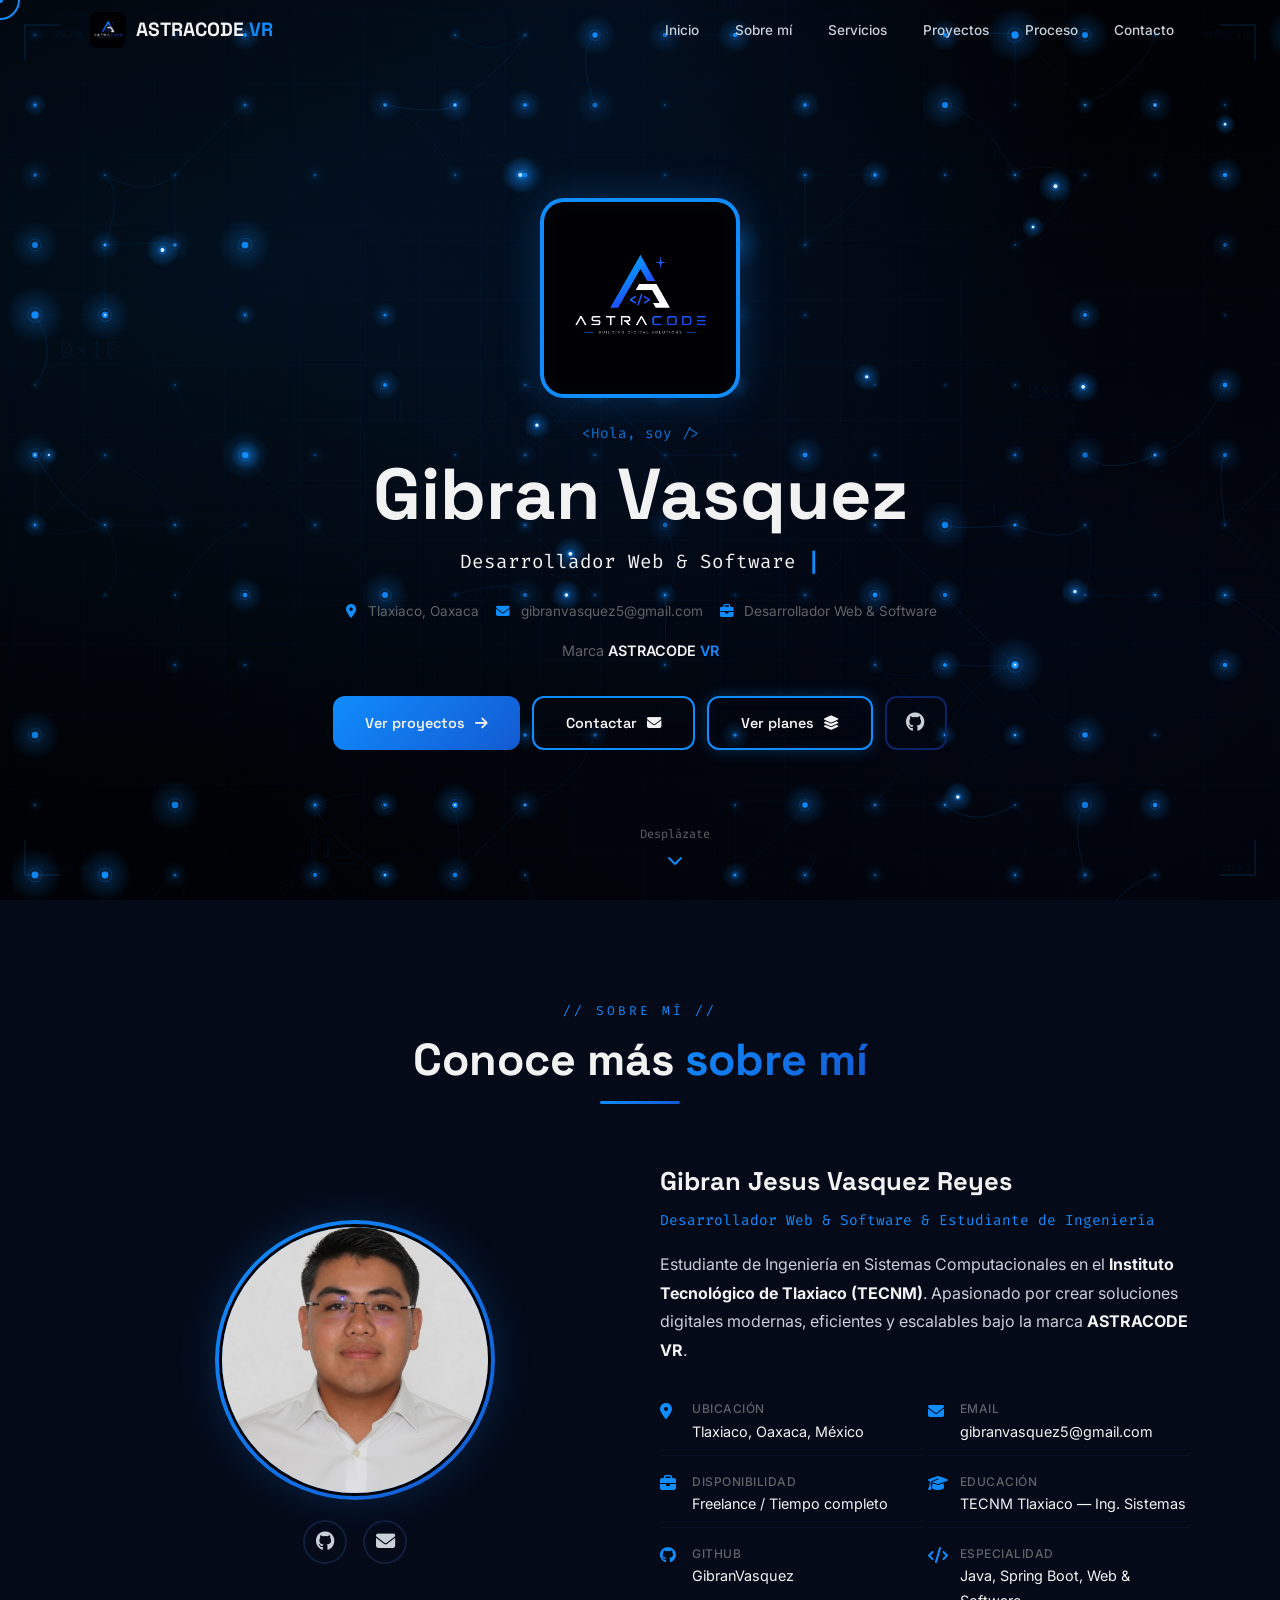
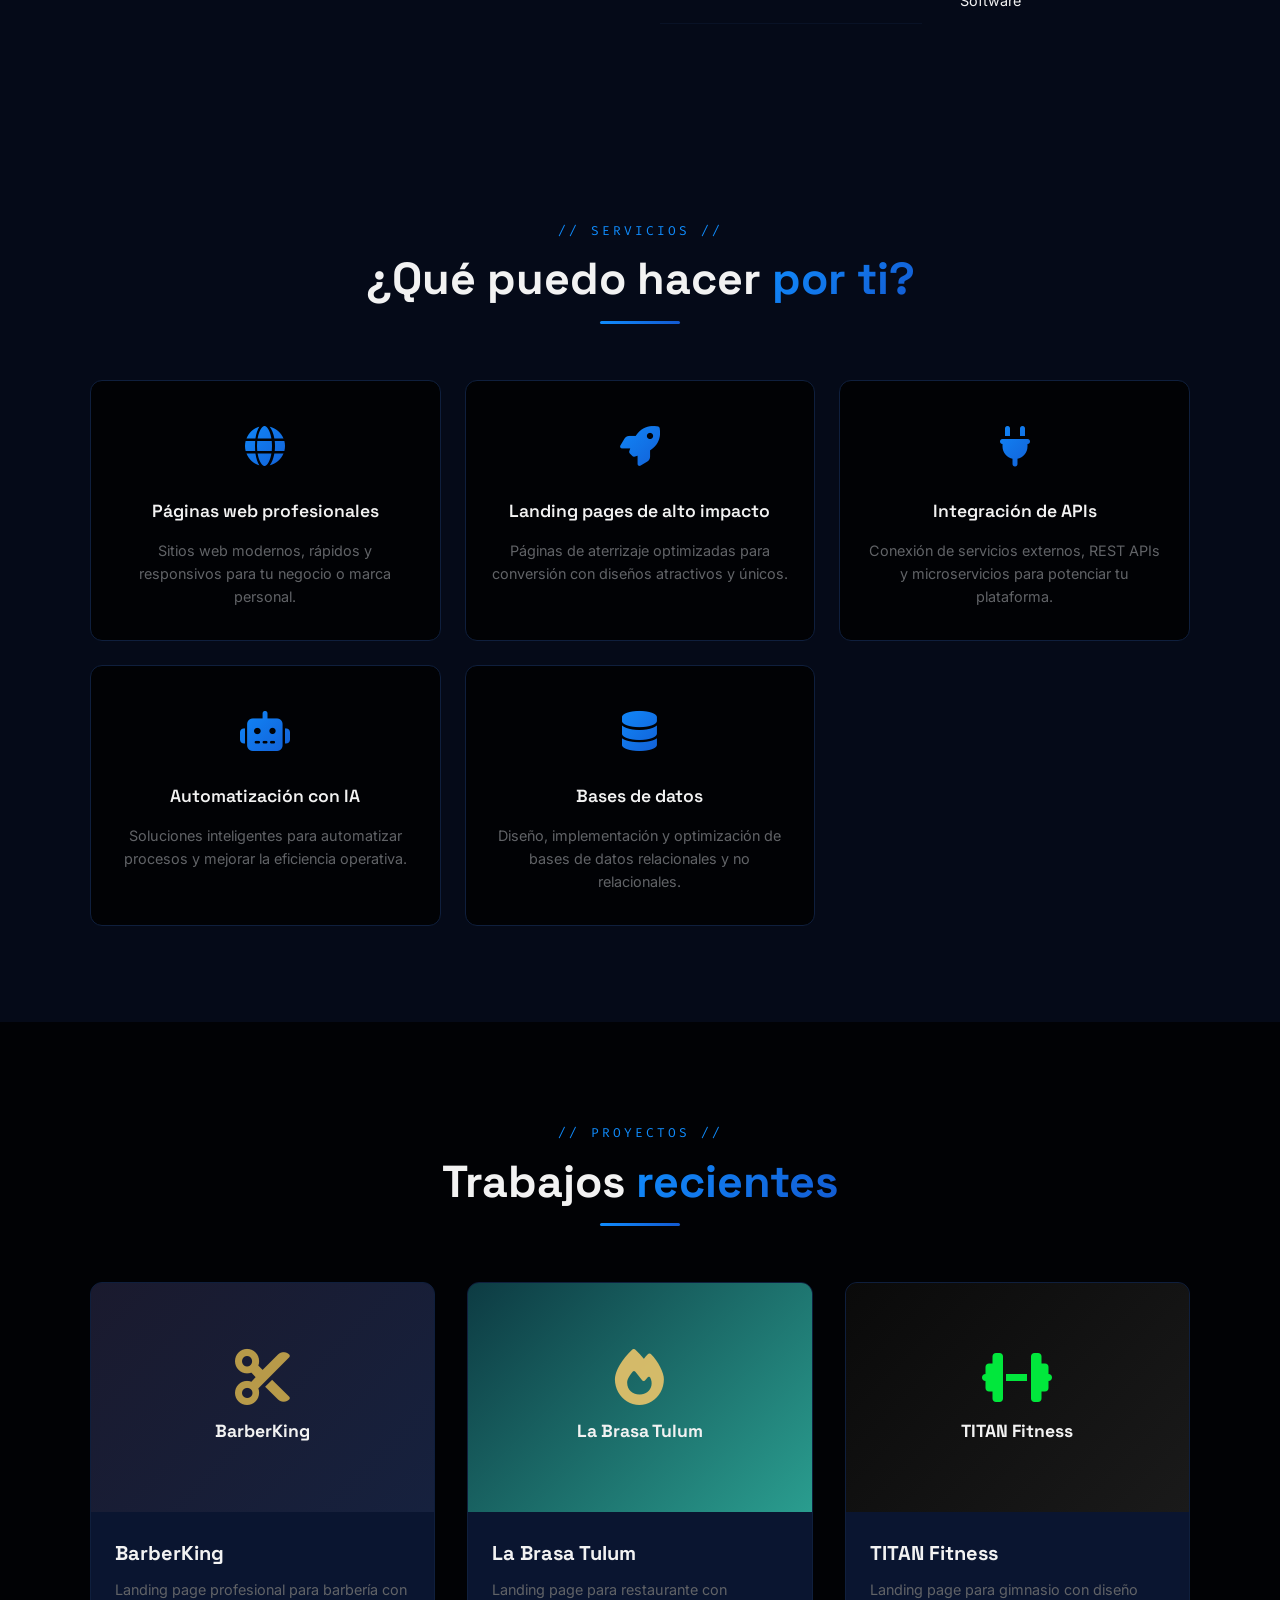
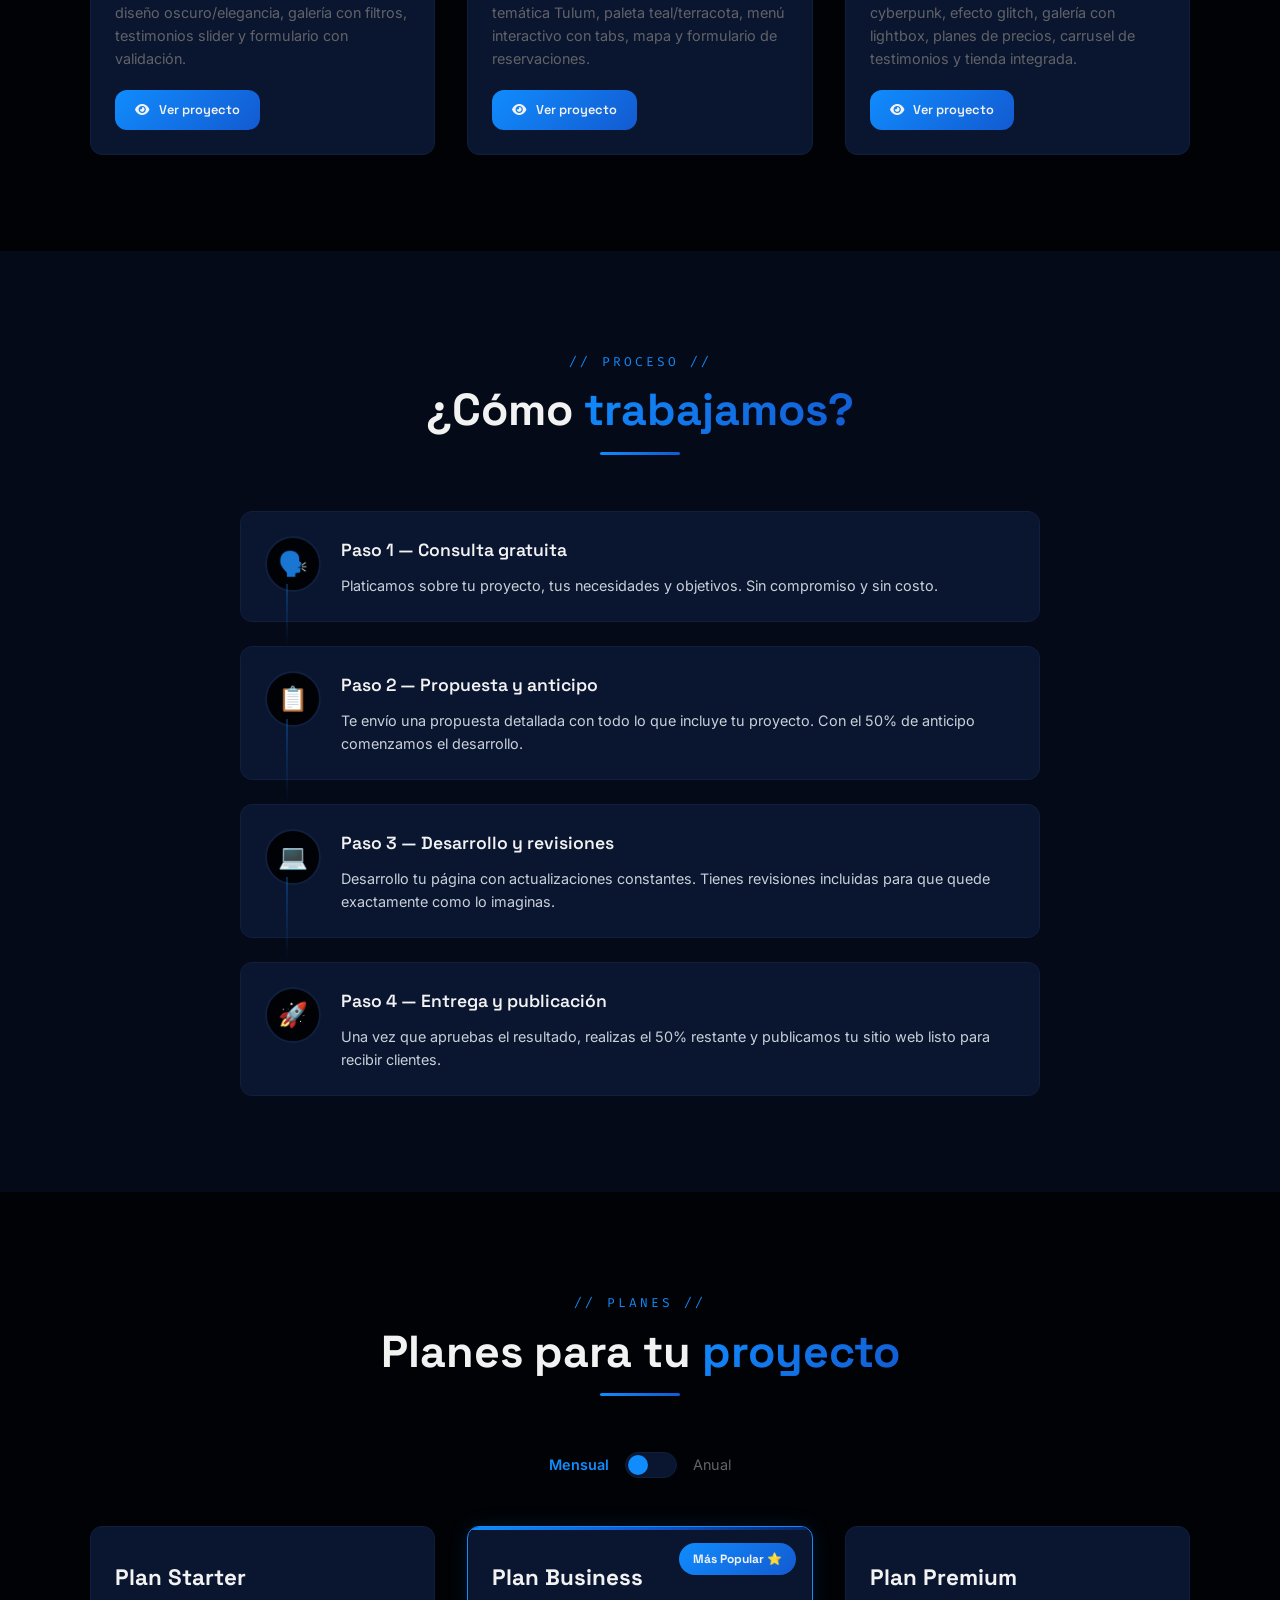
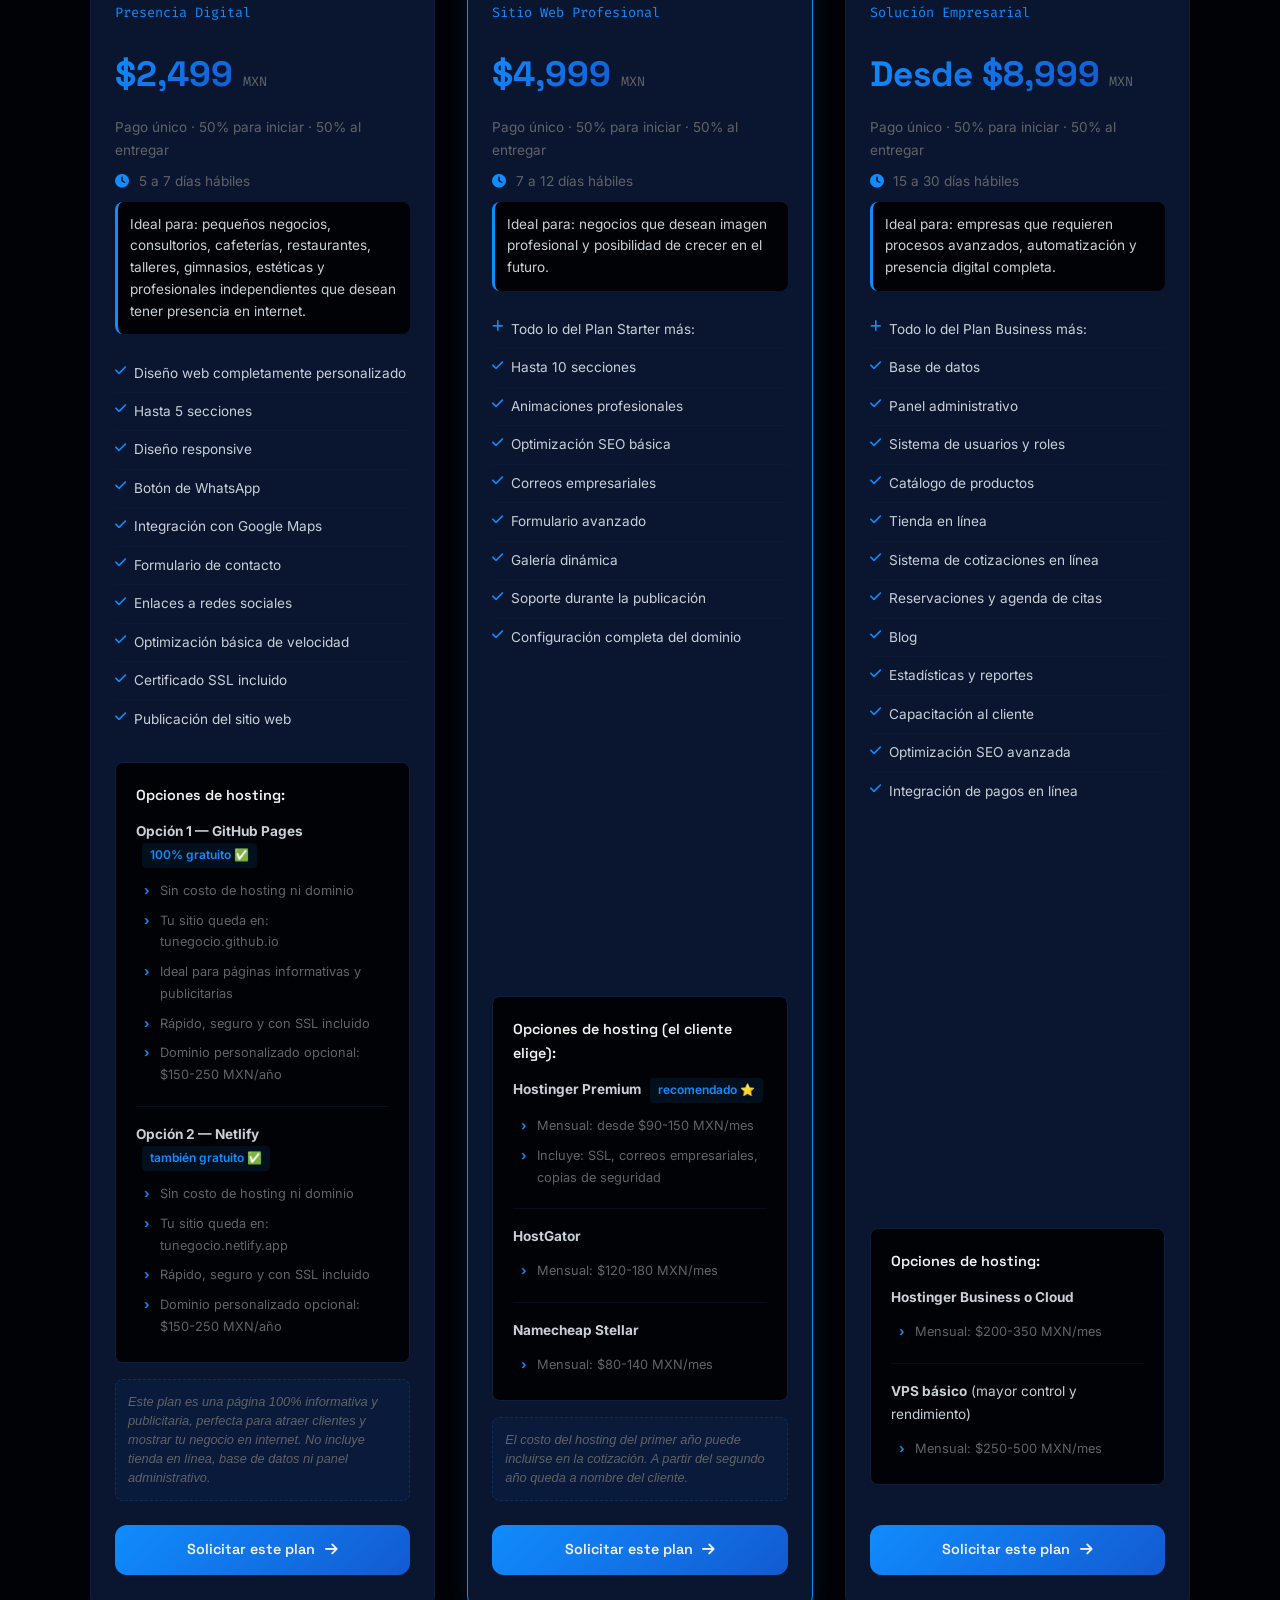
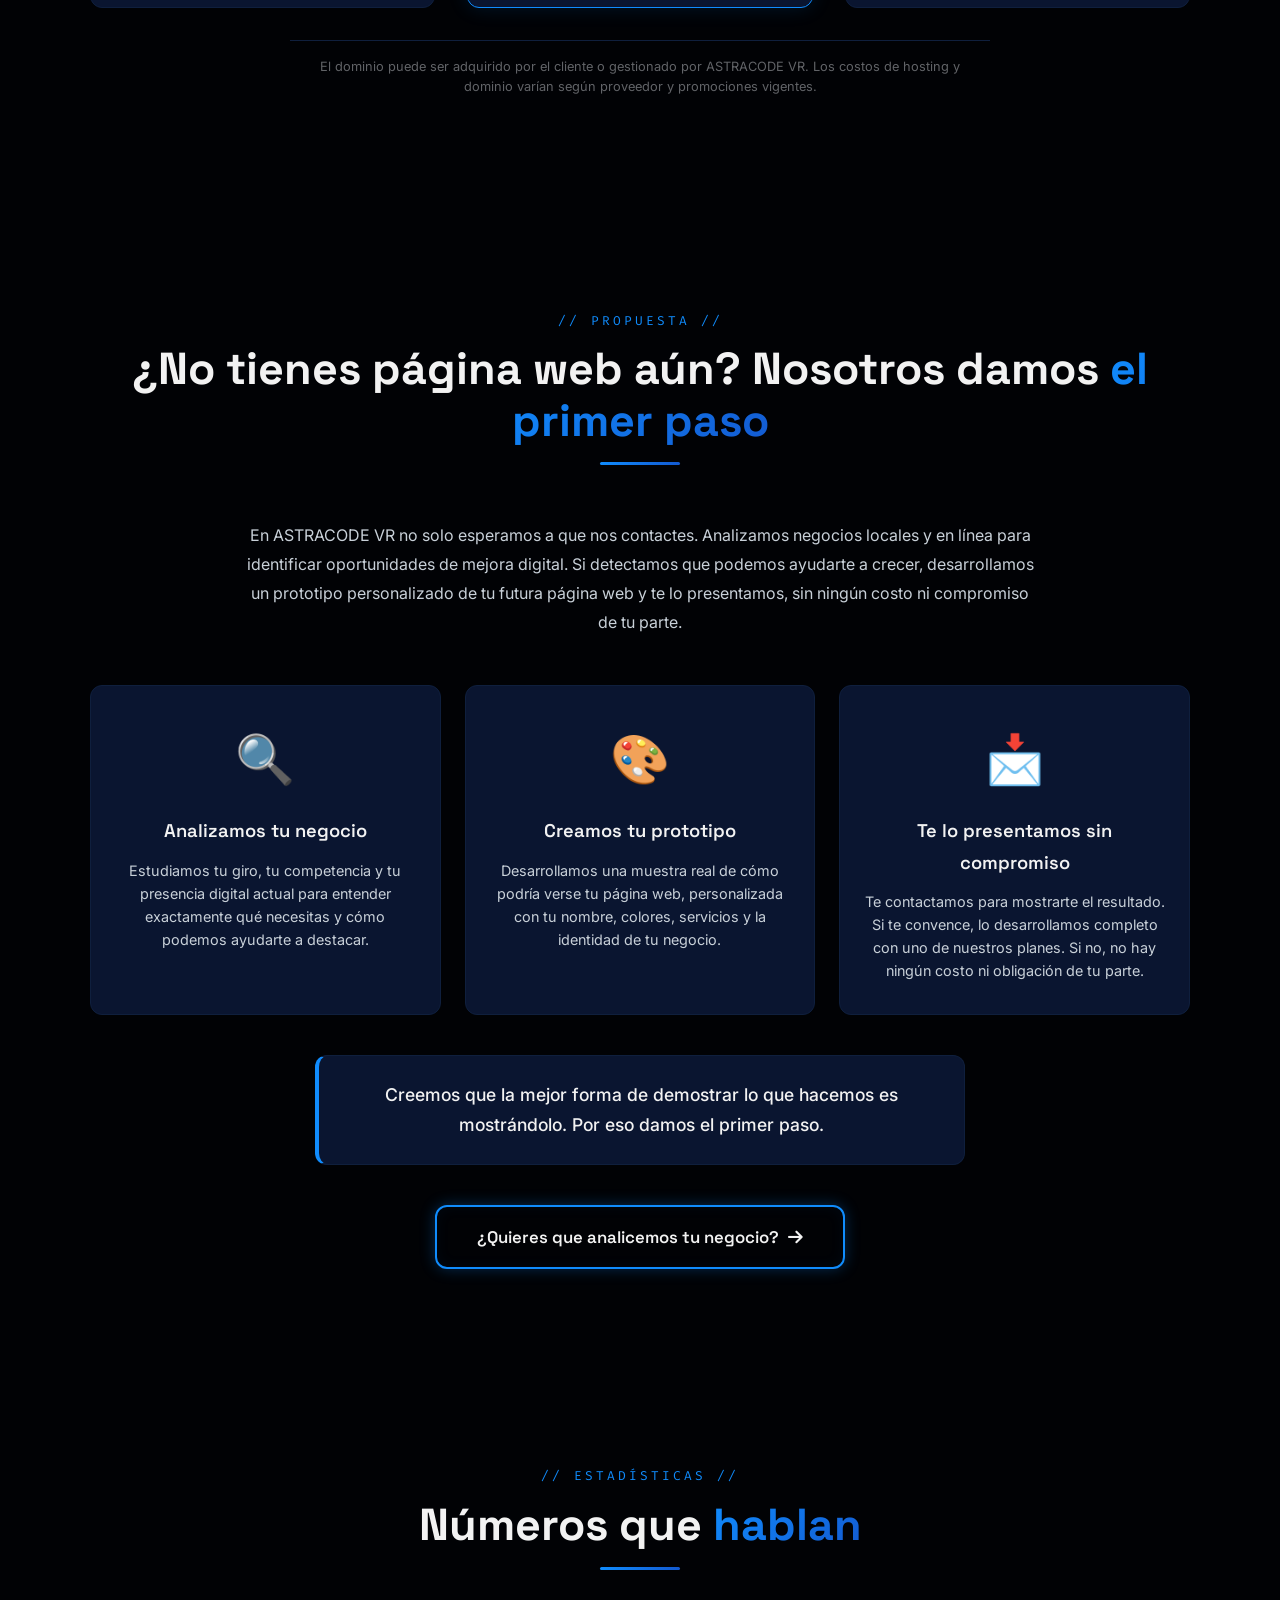
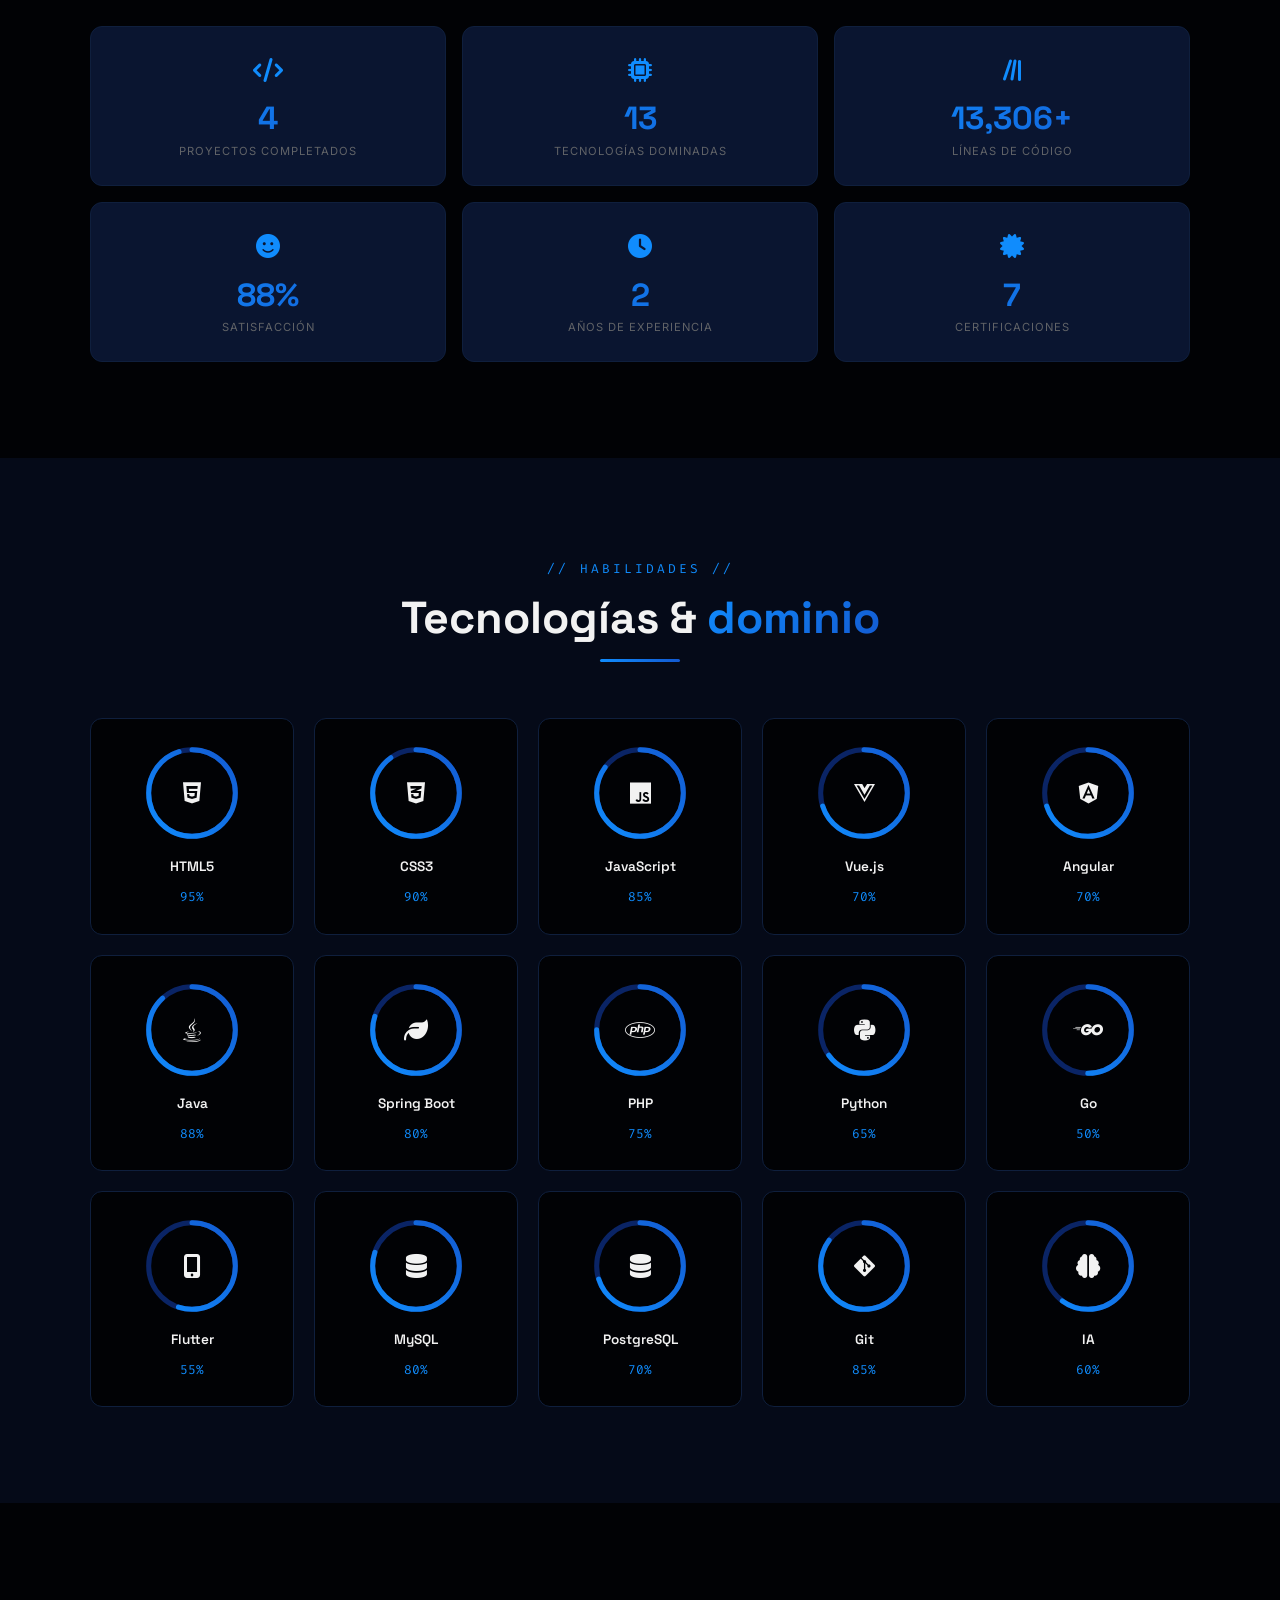
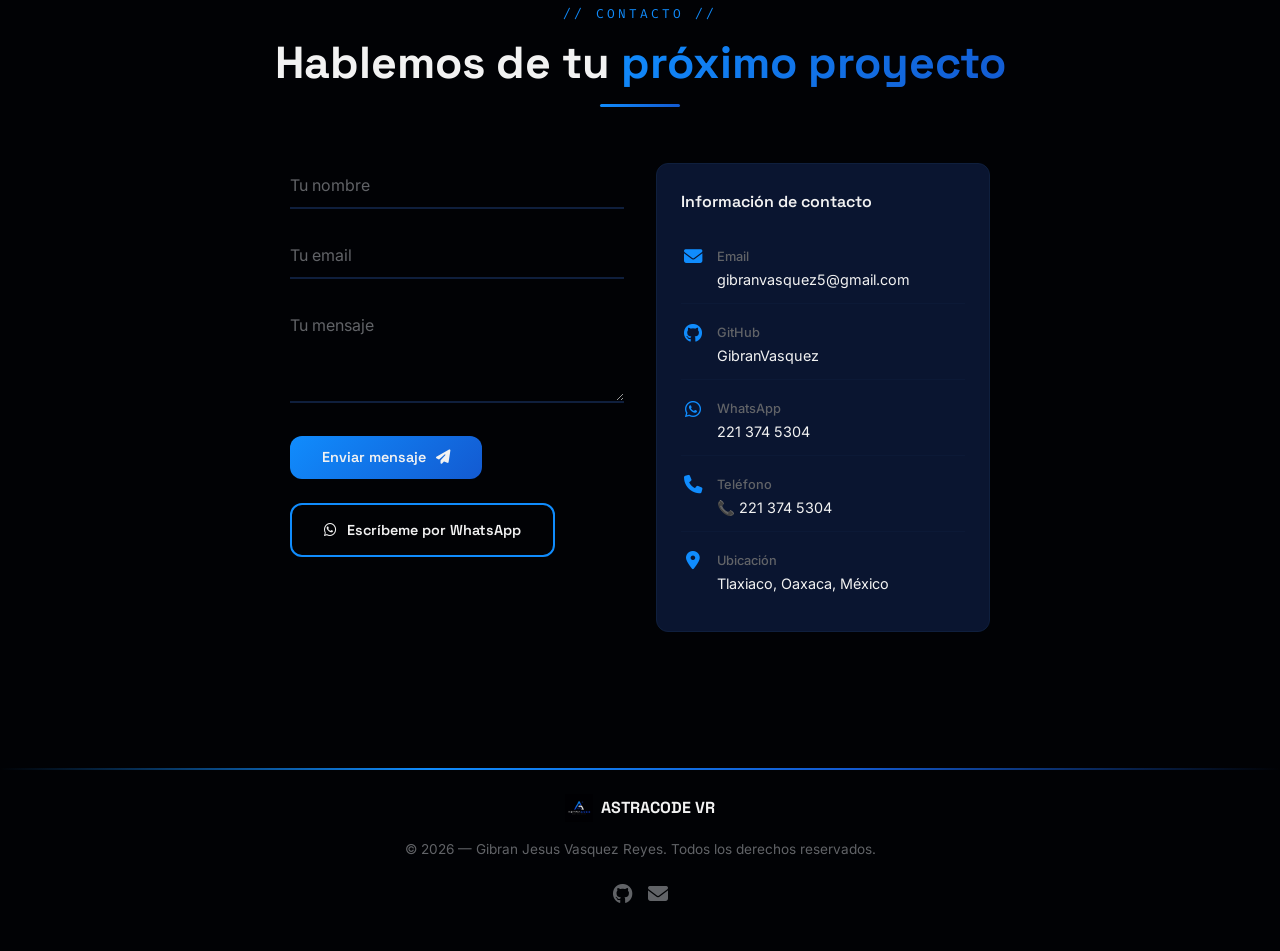
==== commit de8d4c02: "Reordenar: Servicios → Proyectos → Proceso → Planes → Propuesta, navbar Servicios apunta a #services" ====
--- a/index.html
+++ b/index.html
@@ -54,7 +54,7 @@
         <ul>
           <li><a href="#hero" class="astranav__link">Inicio</a></li>
           <li><a href="#about" class="astranav__link">Sobre mí</a></li>
-          <li><a href="#servicios" class="astranav__link">Servicios</a></li>
+          <li><a href="#services" class="astranav__link">Servicios</a></li>
           <li><a href="#projects" class="astranav__link">Proyectos</a></li>
           <li><a href="#proceso" class="astranav__link">Proceso</a></li>
           <li><a href="#contact" class="astranav__link">Contacto</a></li>
@@ -221,6 +221,130 @@
           <div class="astraservices__icon"><i class="fa-solid fa-database"></i></div>
           <h3 class="astraservices__title">Bases de datos</h3>
           <p class="astraservices__desc">Diseño, implementación y optimización de bases de datos relacionales y no relacionales.</p>
+        </div>
+      </div>
+    </div>
+  </section>
+
+  <!-- PROJECTS -->
+  <section class="astrasection" id="projects">
+    <div class="container">
+      <div class="astrasection__header reveal">
+        <span class="astrasection__tag">// Proyectos //</span>
+        <h2 class="astrasection__title">Trabajos <span>recientes</span></h2>
+        <div class="astrasection__line"></div>
+      </div>
+
+      <div class="astraprojects">
+        <div class="astraprojects__card tilt-card reveal">
+          <div class="astraprojects__img">
+            <div class="astraprojects__thumb astraprojects__thumb--barber">
+              <i class="fa-solid fa-scissors"></i>
+              <span>BarberKing</span>
+            </div>
+            <div class="astraprojects__overlay">
+              <div class="astraprojects__tags">
+                <span>HTML5</span><span>CSS3</span><span>JS</span>
+              </div>
+            </div>
+          </div>
+          <div class="astraprojects__body">
+            <h3 class="astraprojects__title">BarberKing</h3>
+            <p class="astraprojects__desc">Landing page profesional para barbería con diseño oscuro/elegancia, galería con filtros, testimonios slider y formulario con validación.</p>
+            <div class="astraprojects__footer">
+              <a href="./barberia/index.html" class="astrabtn astrabtn--small astrabtn--primary" target="_blank" rel="noopener">
+                <i class="fa-solid fa-eye"></i> Ver proyecto
+              </a>
+            </div>
+          </div>
+        </div>
+
+        <div class="astraprojects__card tilt-card reveal">
+          <div class="astraprojects__img">
+            <div class="astraprojects__thumb astraprojects__thumb--tulum">
+              <i class="fa-solid fa-fire"></i>
+              <span>La Brasa Tulum</span>
+            </div>
+            <div class="astraprojects__overlay">
+              <div class="astraprojects__tags">
+                <span>HTML5</span><span>CSS3</span><span>JS</span>
+              </div>
+            </div>
+          </div>
+          <div class="astraprojects__body">
+            <h3 class="astraprojects__title">La Brasa Tulum</h3>
+            <p class="astraprojects__desc">Landing page para restaurante con temática Tulum, paleta teal/terracota, menú interactivo con tabs, mapa y formulario de reservaciones.</p>
+            <div class="astraprojects__footer">
+              <a href="./restaurante/index.html" class="astrabtn astrabtn--small astrabtn--primary" target="_blank" rel="noopener">
+                <i class="fa-solid fa-eye"></i> Ver proyecto
+              </a>
+            </div>
+          </div>
+        </div>
+
+        <div class="astraprojects__card tilt-card reveal">
+          <div class="astraprojects__img">
+            <div class="astraprojects__thumb astraprojects__thumb--gym">
+              <i class="fa-solid fa-dumbbell"></i>
+              <span>TITAN Fitness</span>
+            </div>
+            <div class="astraprojects__overlay">
+              <div class="astraprojects__tags">
+                <span>HTML5</span><span>CSS3</span><span>JS</span><span>Bootstrap</span>
+              </div>
+            </div>
+          </div>
+          <div class="astraprojects__body">
+            <h3 class="astraprojects__title">TITAN Fitness</h3>
+            <p class="astraprojects__desc">Landing page para gimnasio con diseño cyberpunk, efecto glitch, galería con lightbox, planes de precios, carrusel de testimonios y tienda integrada.</p>
+            <div class="astraprojects__footer">
+              <a href="./gym/index.html" class="astrabtn astrabtn--small astrabtn--primary" target="_blank" rel="noopener">
+                <i class="fa-solid fa-eye"></i> Ver proyecto
+              </a>
+            </div>
+          </div>
+        </div>
+      </div>
+    </div>
+  </section>
+
+  <!-- PROCESO DE TRABAJO -->
+  <section class="astrasection astrasection--dark" id="proceso">
+    <div class="container">
+      <div class="astrasection__header reveal">
+        <span class="astrasection__tag">// Proceso //</span>
+        <h2 class="astrasection__title">¿Cómo <span>trabajamos?</span></h2>
+        <div class="astrasection__line"></div>
+      </div>
+
+      <div class="astraprocess">
+        <div class="astraprocess__step reveal">
+          <div class="astraprocess__icon"><span>🗣️</span></div>
+          <div class="astraprocess__content">
+            <h3 class="astraprocess__title">Paso 1 — Consulta gratuita</h3>
+            <p class="astraprocess__desc">Platicamos sobre tu proyecto, tus necesidades y objetivos. Sin compromiso y sin costo.</p>
+          </div>
+        </div>
+        <div class="astraprocess__step reveal">
+          <div class="astraprocess__icon"><span>📋</span></div>
+          <div class="astraprocess__content">
+            <h3 class="astraprocess__title">Paso 2 — Propuesta y anticipo</h3>
+            <p class="astraprocess__desc">Te envío una propuesta detallada con todo lo que incluye tu proyecto. Con el 50% de anticipo comenzamos el desarrollo.</p>
+          </div>
+        </div>
+        <div class="astraprocess__step reveal">
+          <div class="astraprocess__icon"><span>💻</span></div>
+          <div class="astraprocess__content">
+            <h3 class="astraprocess__title">Paso 3 — Desarrollo y revisiones</h3>
+            <p class="astraprocess__desc">Desarrollo tu página con actualizaciones constantes. Tienes revisiones incluidas para que quede exactamente como lo imaginas.</p>
+          </div>
+        </div>
+        <div class="astraprocess__step reveal">
+          <div class="astraprocess__icon"><span>🚀</span></div>
+          <div class="astraprocess__content">
+            <h3 class="astraprocess__title">Paso 4 — Entrega y publicación</h3>
+            <p class="astraprocess__desc">Una vez que apruebas el resultado, realizas el 50% restante y publicamos tu sitio web listo para recibir clientes.</p>
+          </div>
         </div>
       </div>
     </div>
@@ -411,88 +535,6 @@
     </div>
   </section>
 
-  <!-- PROJECTS -->
-  <section class="astrasection" id="projects">
-    <div class="container">
-      <div class="astrasection__header reveal">
-        <span class="astrasection__tag">// Proyectos //</span>
-        <h2 class="astrasection__title">Trabajos <span>recientes</span></h2>
-        <div class="astrasection__line"></div>
-      </div>
-
-      <div class="astraprojects">
-        <div class="astraprojects__card tilt-card reveal">
-          <div class="astraprojects__img">
-            <div class="astraprojects__thumb astraprojects__thumb--barber">
-              <i class="fa-solid fa-scissors"></i>
-              <span>BarberKing</span>
-            </div>
-            <div class="astraprojects__overlay">
-              <div class="astraprojects__tags">
-                <span>HTML5</span><span>CSS3</span><span>JS</span>
-              </div>
-            </div>
-          </div>
-          <div class="astraprojects__body">
-            <h3 class="astraprojects__title">BarberKing</h3>
-            <p class="astraprojects__desc">Landing page profesional para barbería con diseño oscuro/elegancia, galería con filtros, testimonios slider y formulario con validación.</p>
-            <div class="astraprojects__footer">
-              <a href="./barberia/index.html" class="astrabtn astrabtn--small astrabtn--primary" target="_blank" rel="noopener">
-                <i class="fa-solid fa-eye"></i> Ver proyecto
-              </a>
-            </div>
-          </div>
-        </div>
-
-        <div class="astraprojects__card tilt-card reveal">
-          <div class="astraprojects__img">
-            <div class="astraprojects__thumb astraprojects__thumb--tulum">
-              <i class="fa-solid fa-fire"></i>
-              <span>La Brasa Tulum</span>
-            </div>
-            <div class="astraprojects__overlay">
-              <div class="astraprojects__tags">
-                <span>HTML5</span><span>CSS3</span><span>JS</span>
-              </div>
-            </div>
-          </div>
-          <div class="astraprojects__body">
-            <h3 class="astraprojects__title">La Brasa Tulum</h3>
-            <p class="astraprojects__desc">Landing page para restaurante con temática Tulum, paleta teal/terracota, menú interactivo con tabs, mapa y formulario de reservaciones.</p>
-            <div class="astraprojects__footer">
-              <a href="./restaurante/index.html" class="astrabtn astrabtn--small astrabtn--primary" target="_blank" rel="noopener">
-                <i class="fa-solid fa-eye"></i> Ver proyecto
-              </a>
-            </div>
-          </div>
-        </div>
-
-        <div class="astraprojects__card tilt-card reveal">
-          <div class="astraprojects__img">
-            <div class="astraprojects__thumb astraprojects__thumb--gym">
-              <i class="fa-solid fa-dumbbell"></i>
-              <span>TITAN Fitness</span>
-            </div>
-            <div class="astraprojects__overlay">
-              <div class="astraprojects__tags">
-                <span>HTML5</span><span>CSS3</span><span>JS</span><span>Bootstrap</span>
-              </div>
-            </div>
-          </div>
-          <div class="astraprojects__body">
-            <h3 class="astraprojects__title">TITAN Fitness</h3>
-            <p class="astraprojects__desc">Landing page para gimnasio con diseño cyberpunk, efecto glitch, galería con lightbox, planes de precios, carrusel de testimonios y tienda integrada.</p>
-            <div class="astraprojects__footer">
-              <a href="./gym/index.html" class="astrabtn astrabtn--small astrabtn--primary" target="_blank" rel="noopener">
-                <i class="fa-solid fa-eye"></i> Ver proyecto
-              </a>
-            </div>
-          </div>
-        </div>
-      </div>
-    </div>
-  </section>
-
   <!-- PROPUESTA PERSONALIZADA -->
   <section class="astrasection" id="propuesta">
     <div class="container">
@@ -529,48 +571,6 @@
           <span>¿Quieres que analicemos tu negocio?</span>
           <i class="fa-solid fa-arrow-right"></i>
         </a>
-      </div>
-    </div>
-  </section>
-
-  <!-- PROCESO DE TRABAJO -->
-  <section class="astrasection astrasection--dark" id="proceso">
-    <div class="container">
-      <div class="astrasection__header reveal">
-        <span class="astrasection__tag">// Proceso //</span>
-        <h2 class="astrasection__title">¿Cómo <span>trabajamos?</span></h2>
-        <div class="astrasection__line"></div>
-      </div>
-
-      <div class="astraprocess">
-        <div class="astraprocess__step reveal">
-          <div class="astraprocess__icon"><span>🗣️</span></div>
-          <div class="astraprocess__content">
-            <h3 class="astraprocess__title">Paso 1 — Consulta gratuita</h3>
-            <p class="astraprocess__desc">Platicamos sobre tu proyecto, tus necesidades y objetivos. Sin compromiso y sin costo.</p>
-          </div>
-        </div>
-        <div class="astraprocess__step reveal">
-          <div class="astraprocess__icon"><span>📋</span></div>
-          <div class="astraprocess__content">
-            <h3 class="astraprocess__title">Paso 2 — Propuesta y anticipo</h3>
-            <p class="astraprocess__desc">Te envío una propuesta detallada con todo lo que incluye tu proyecto. Con el 50% de anticipo comenzamos el desarrollo.</p>
-          </div>
-        </div>
-        <div class="astraprocess__step reveal">
-          <div class="astraprocess__icon"><span>💻</span></div>
-          <div class="astraprocess__content">
-            <h3 class="astraprocess__title">Paso 3 — Desarrollo y revisiones</h3>
-            <p class="astraprocess__desc">Desarrollo tu página con actualizaciones constantes. Tienes revisiones incluidas para que quede exactamente como lo imaginas.</p>
-          </div>
-        </div>
-        <div class="astraprocess__step reveal">
-          <div class="astraprocess__icon"><span>🚀</span></div>
-          <div class="astraprocess__content">
-            <h3 class="astraprocess__title">Paso 4 — Entrega y publicación</h3>
-            <p class="astraprocess__desc">Una vez que apruebas el resultado, realizas el 50% restante y publicamos tu sitio web listo para recibir clientes.</p>
-          </div>
-        </div>
       </div>
     </div>
   </section>
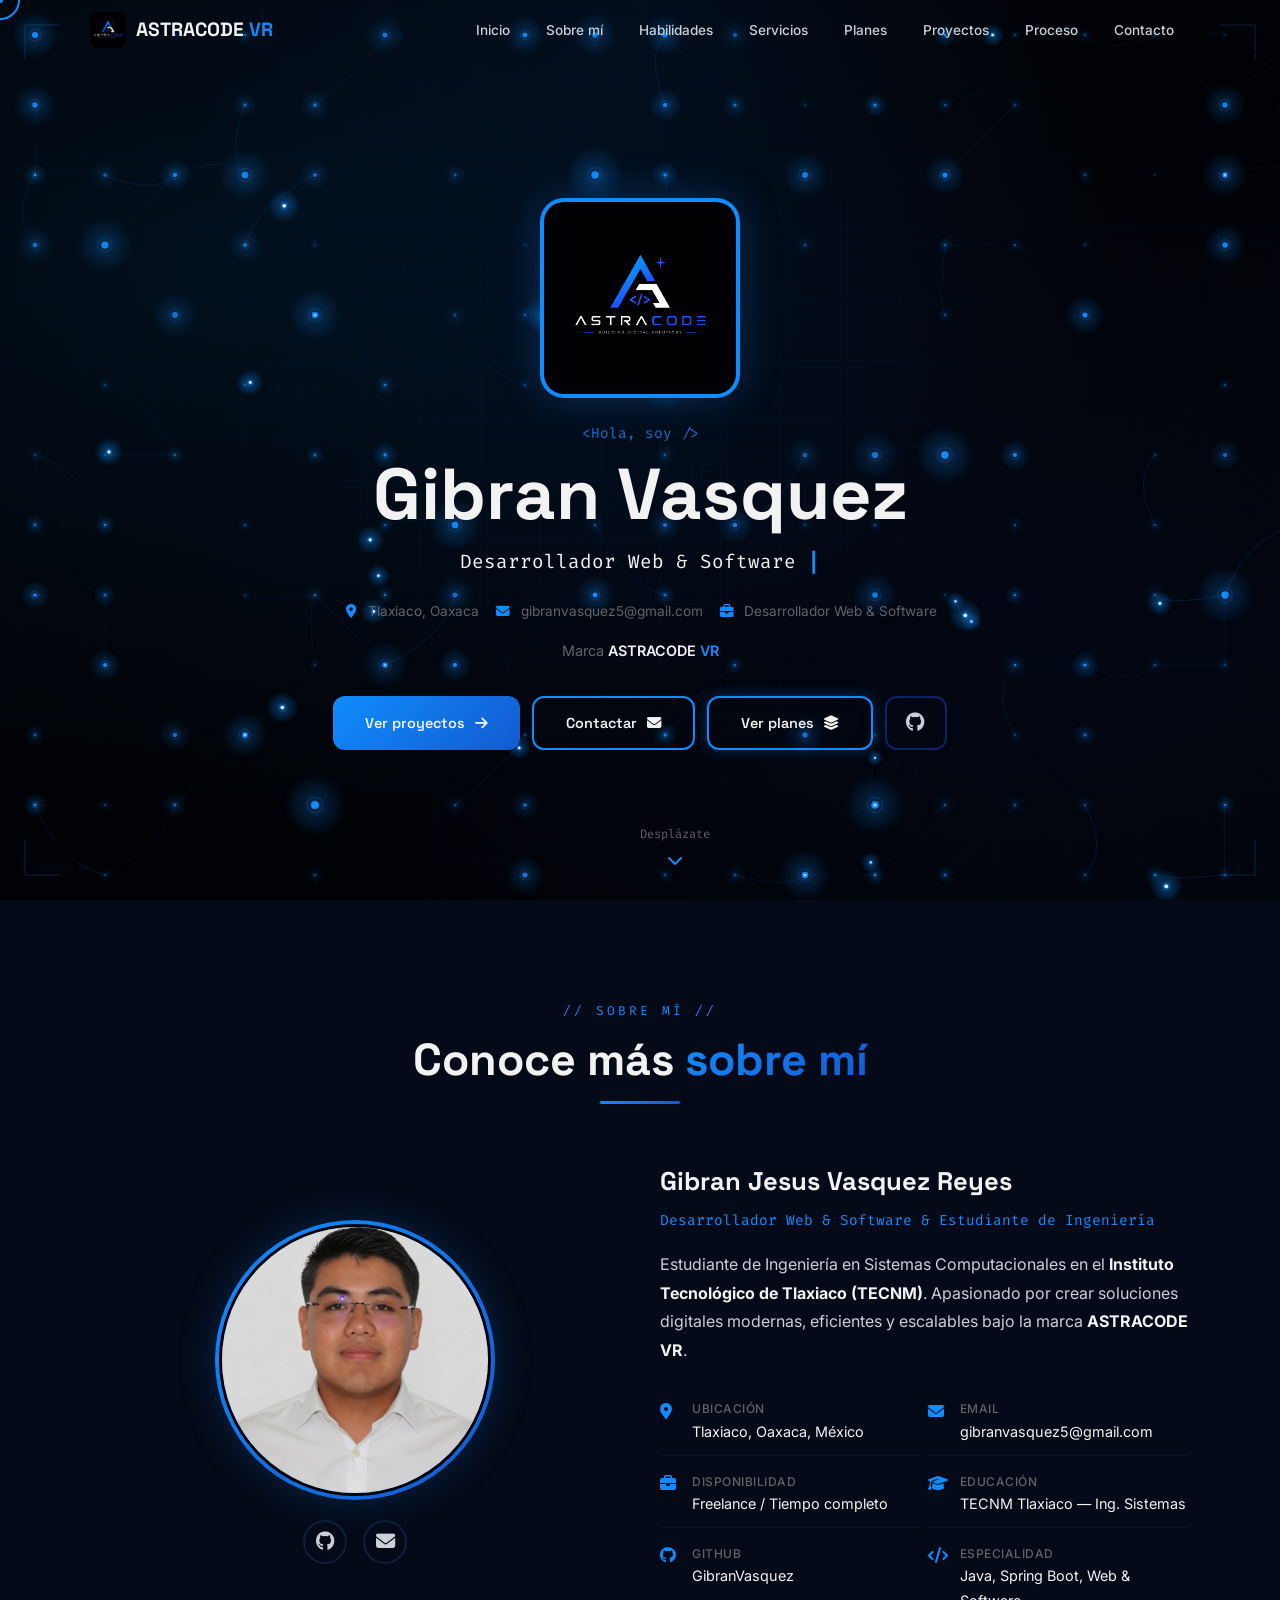
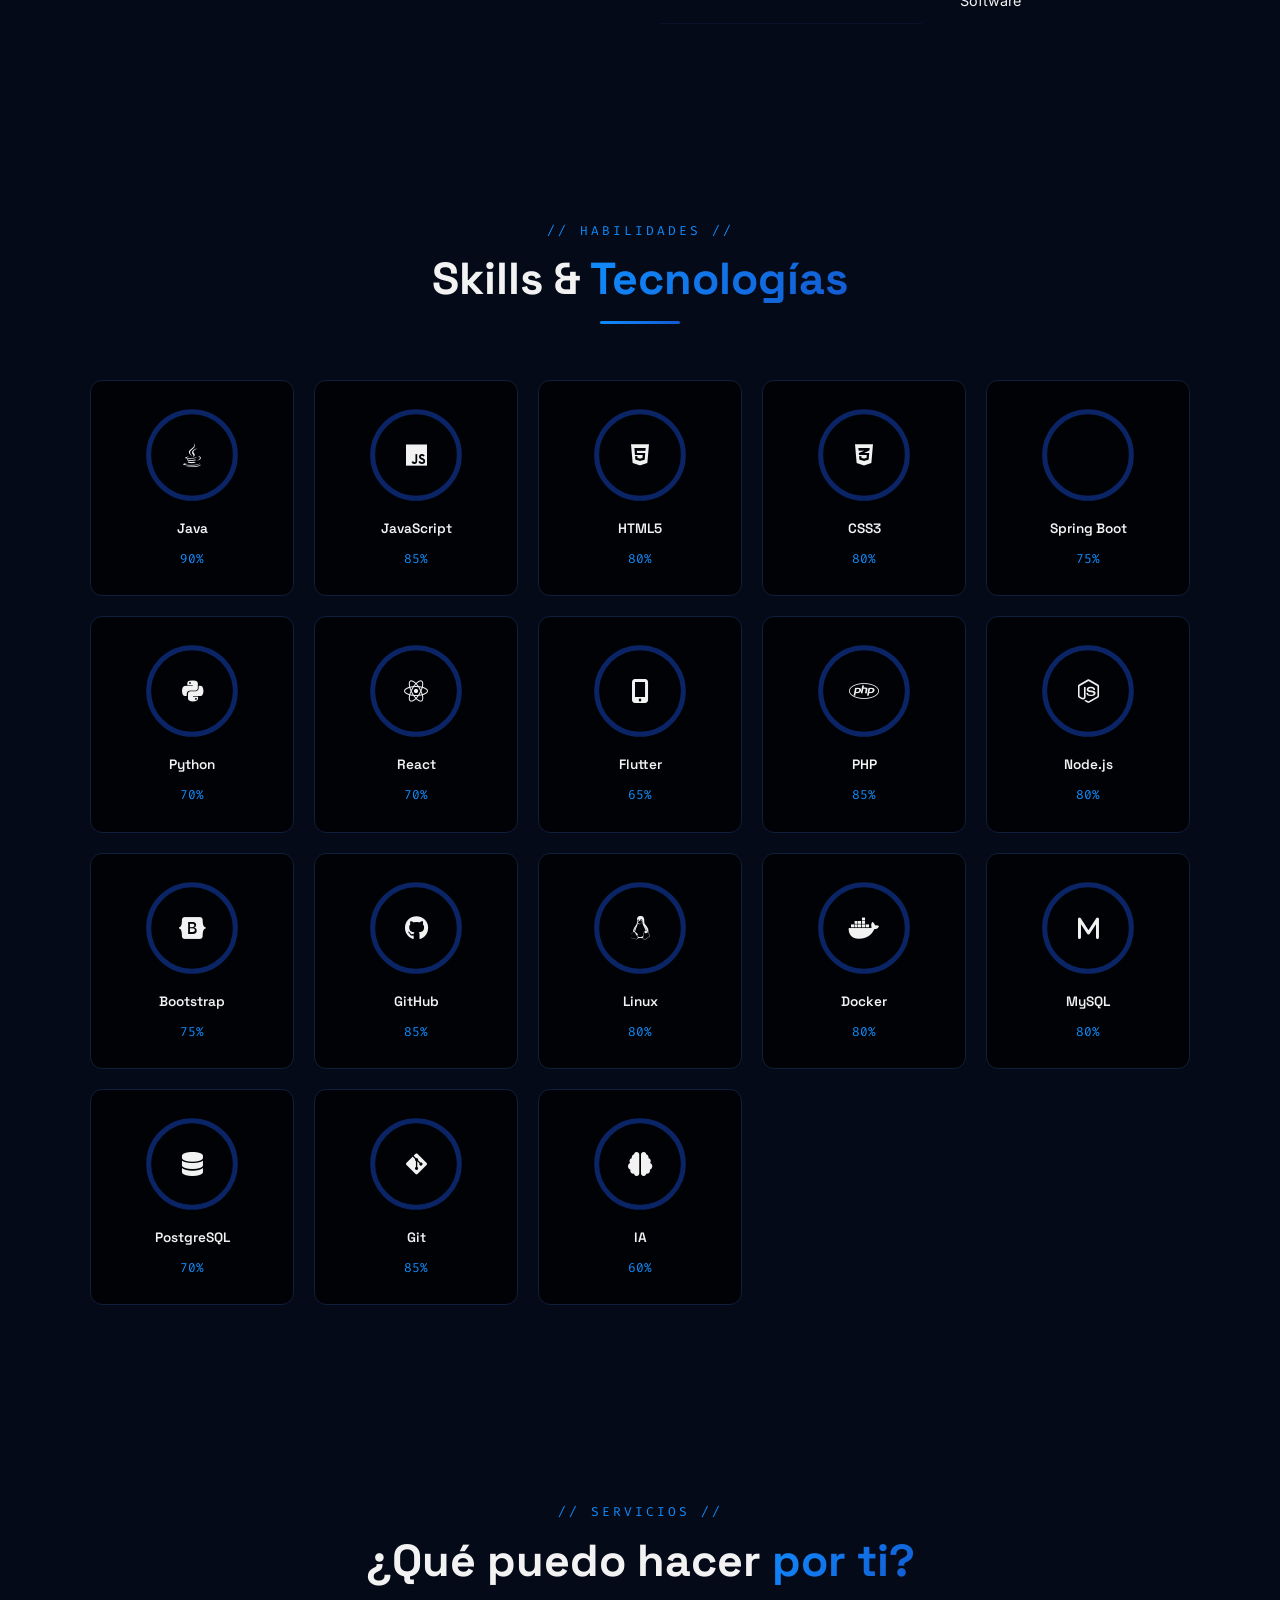
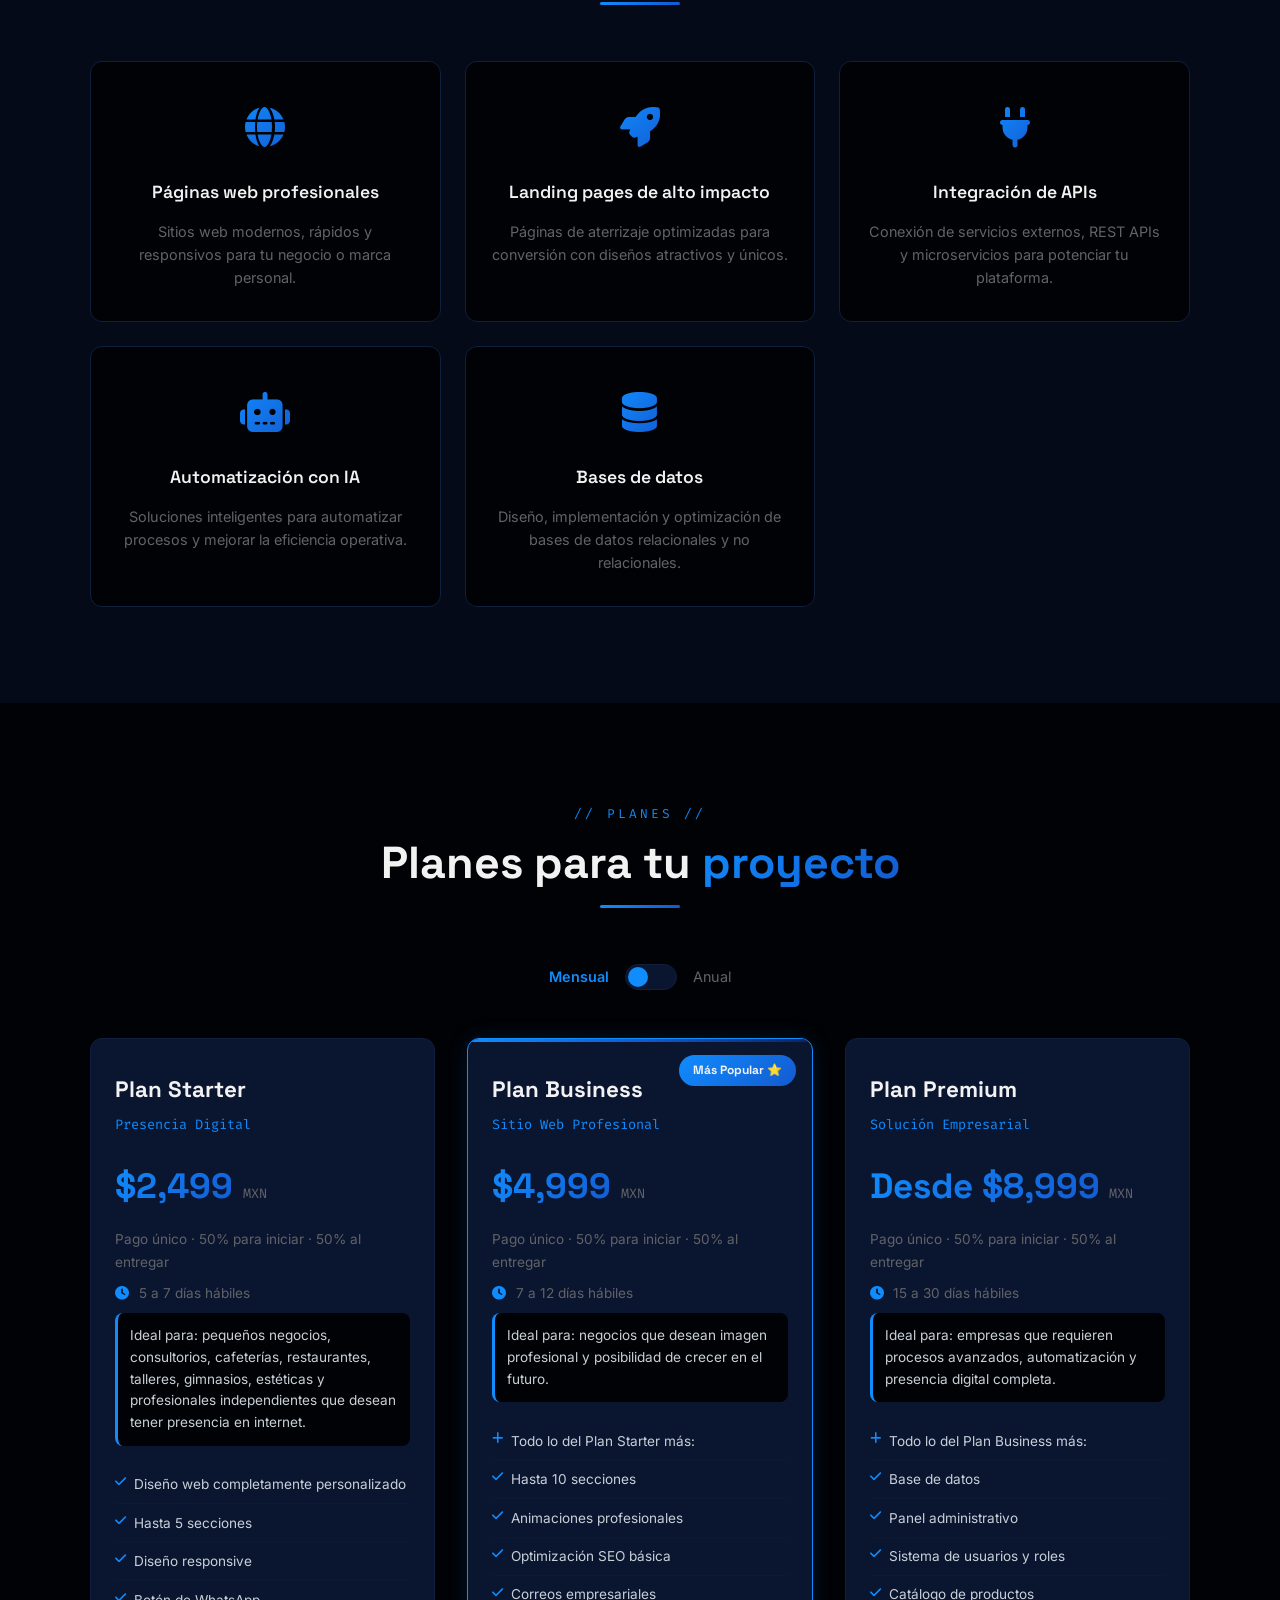
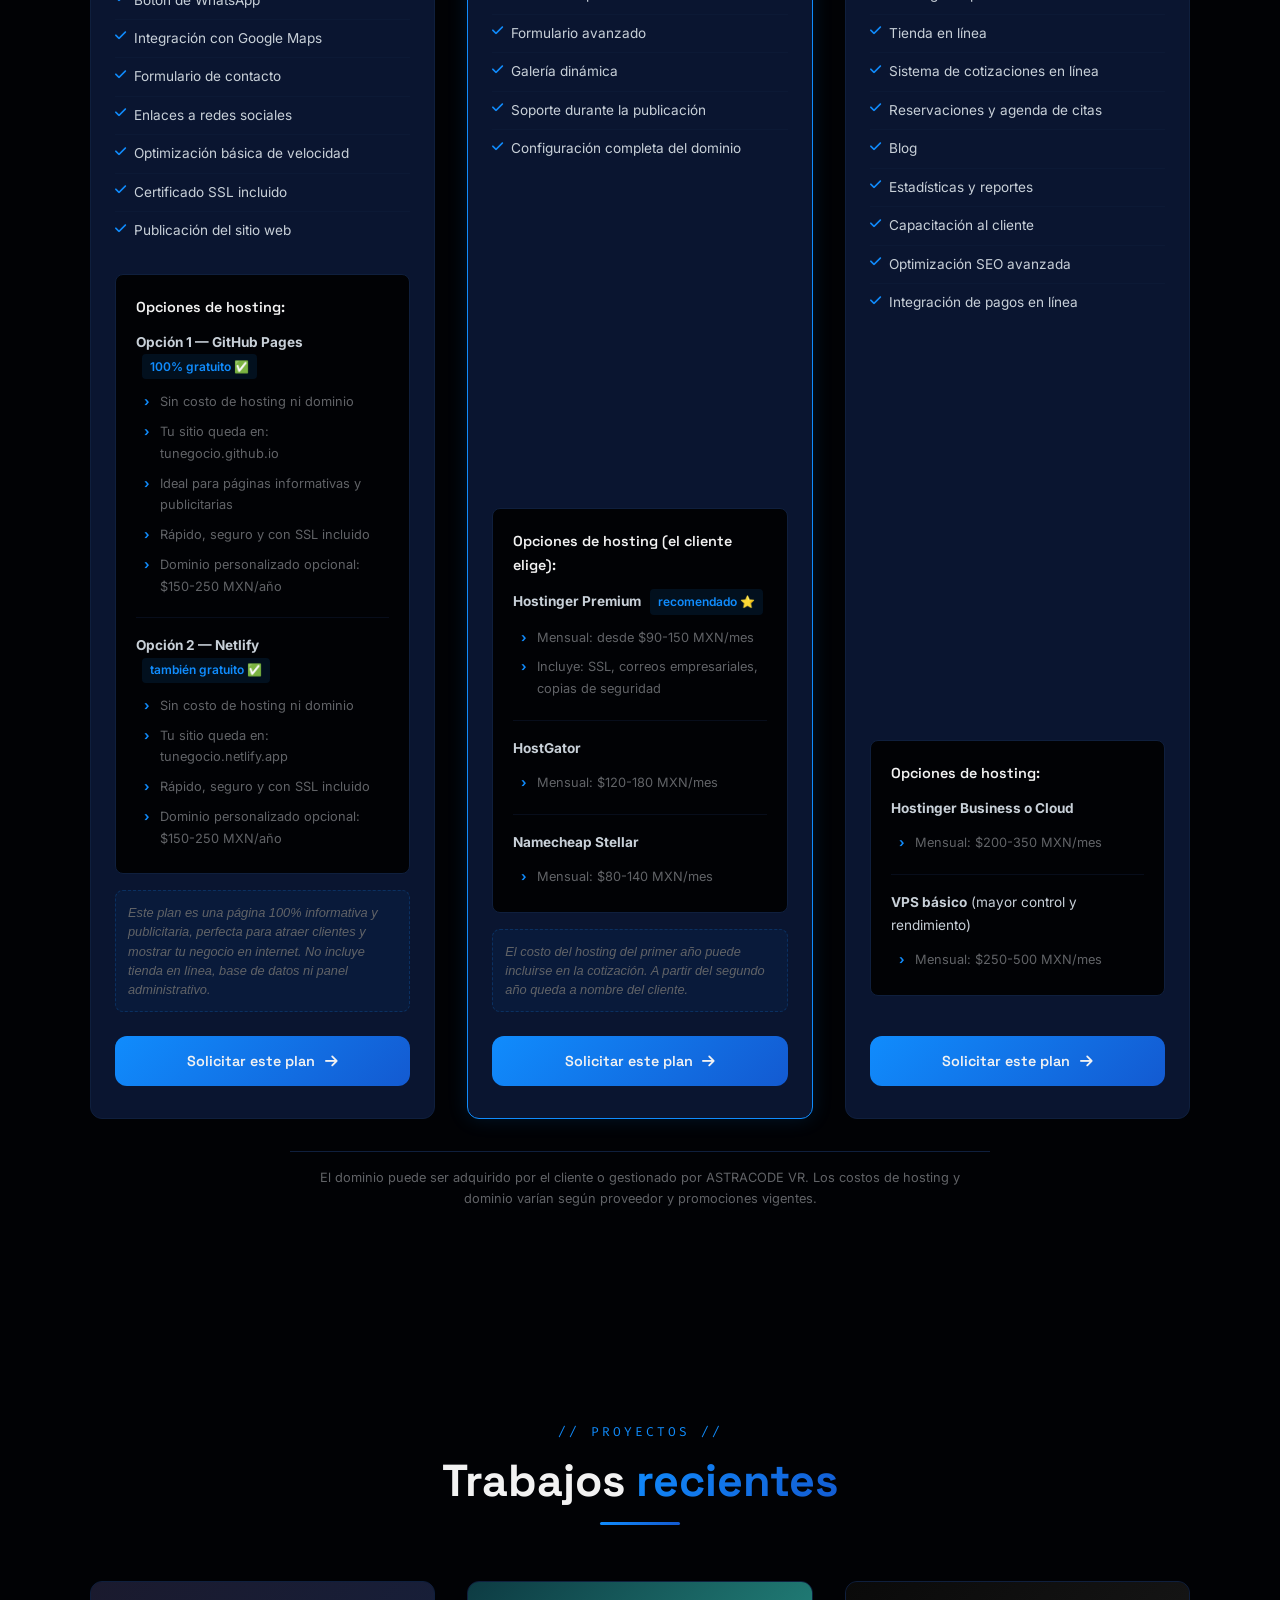
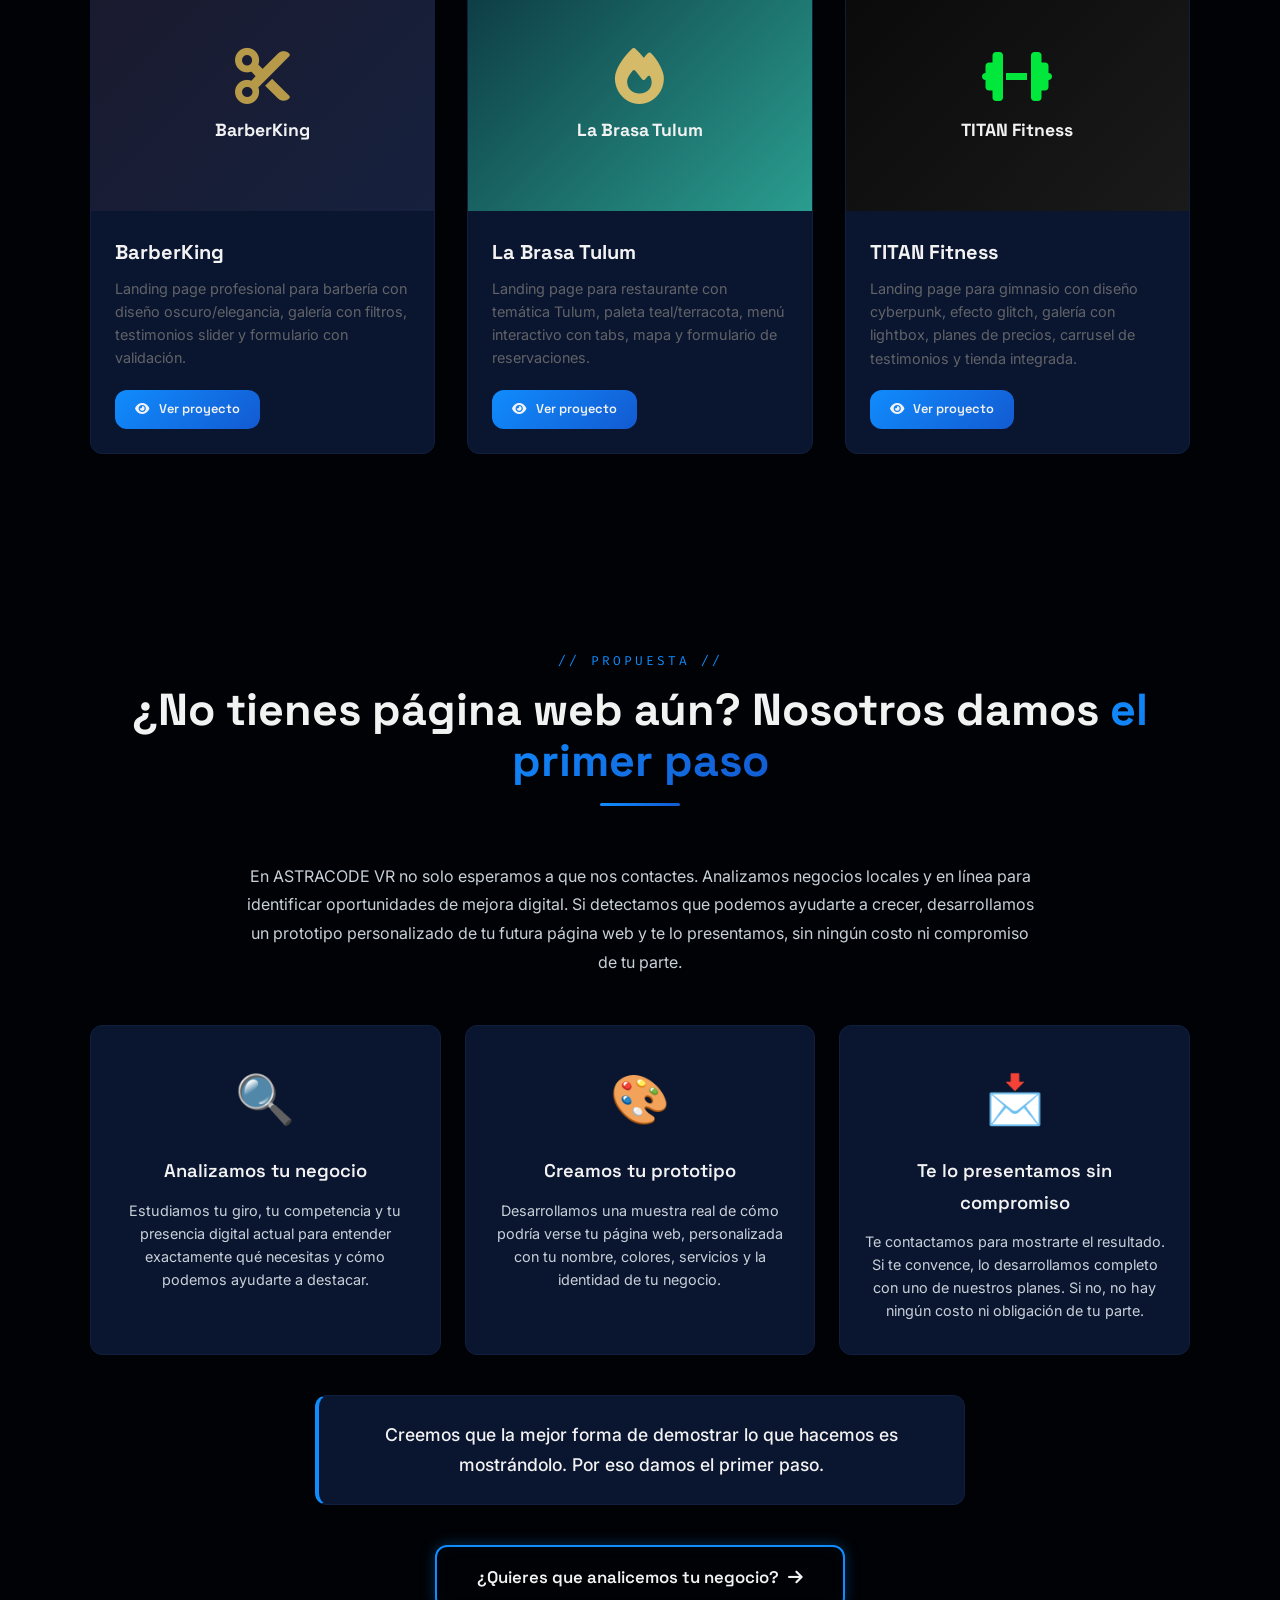
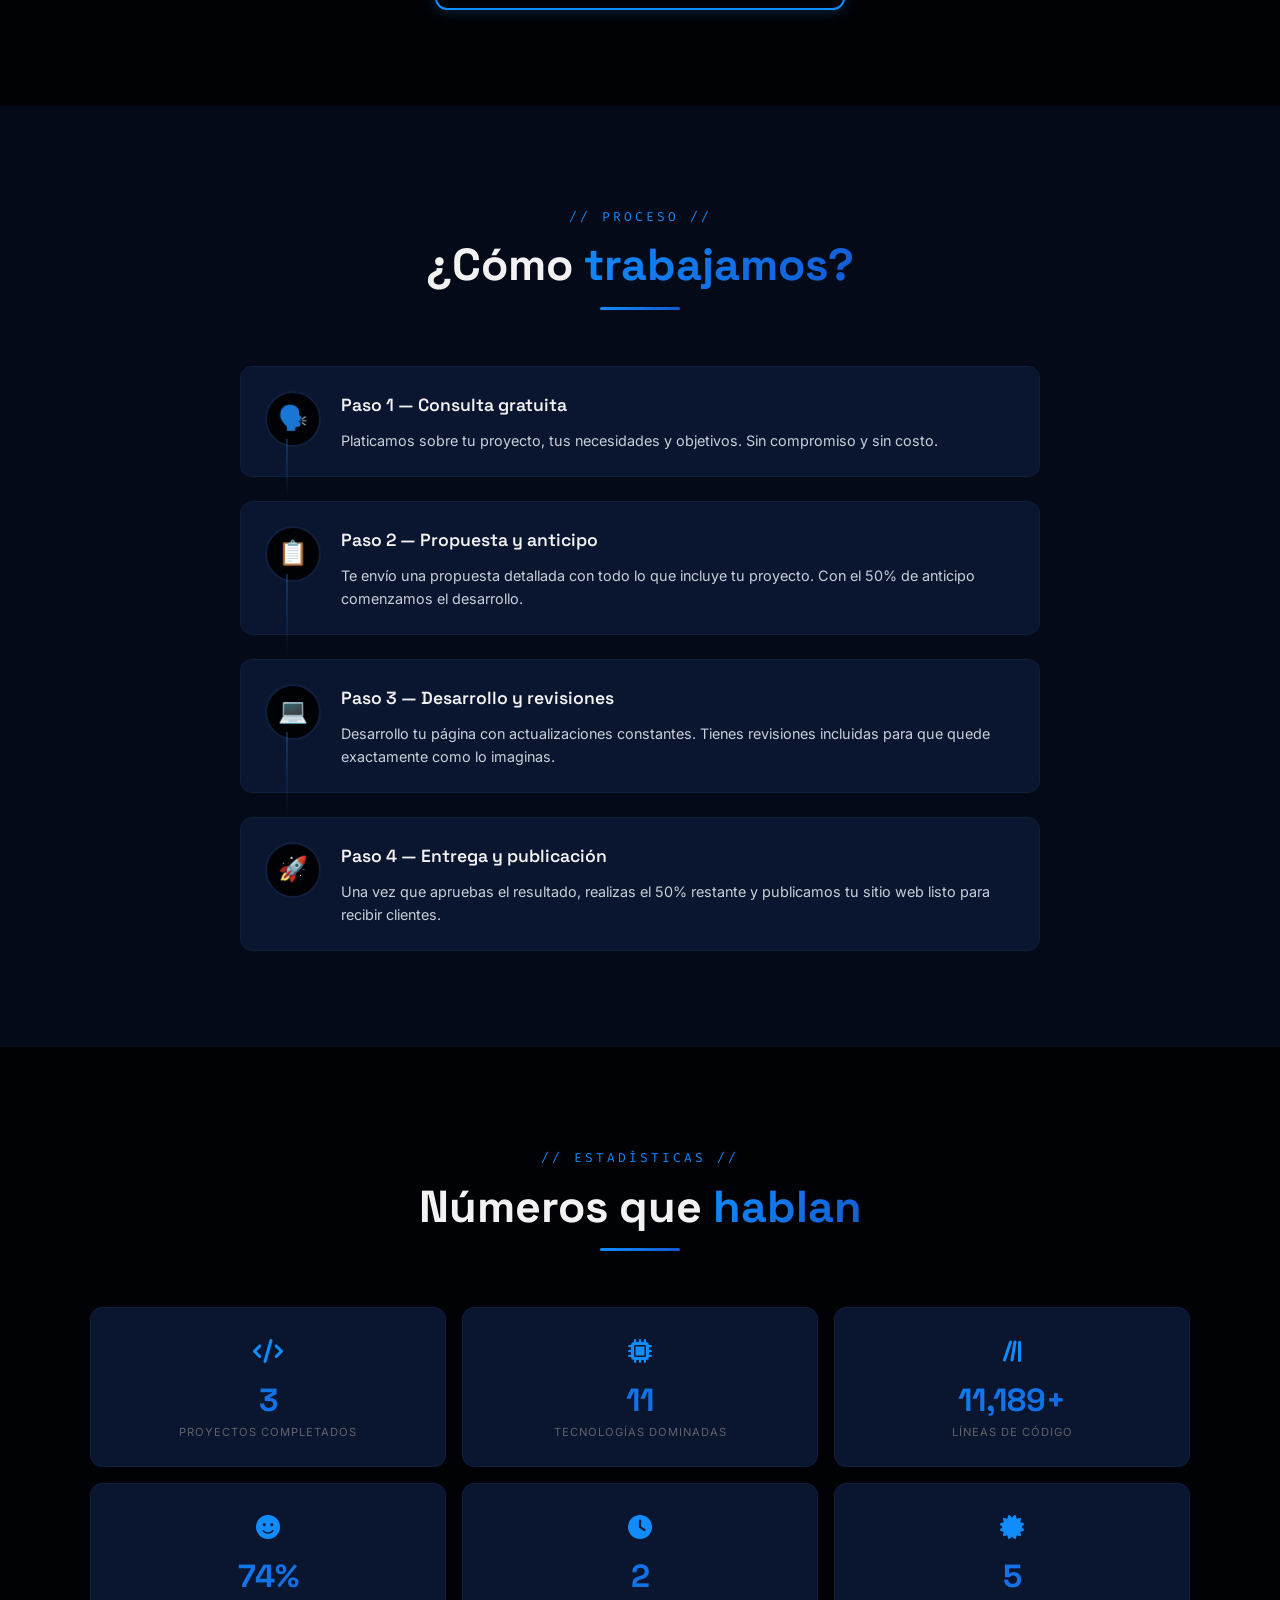
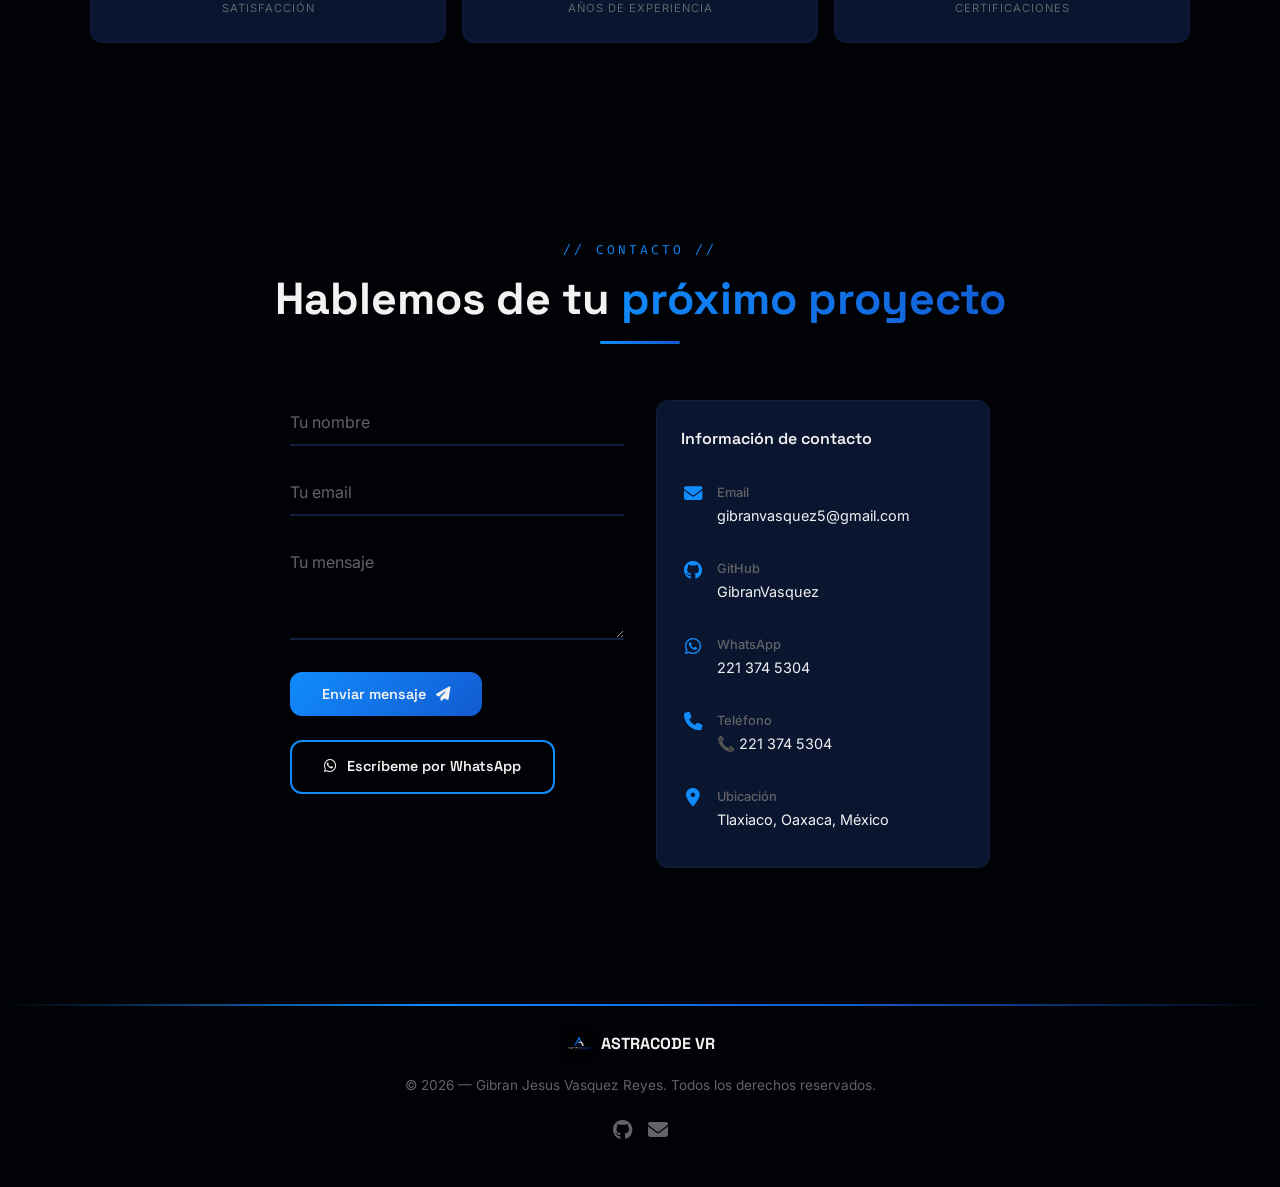
==== commit 58812ecd: "fix: reordenar secciones, corregir ids y navbar" ====
--- a/index.html
+++ b/index.html
@@ -43,7 +43,7 @@
   <!-- NAVBAR -->
   <header class="astranav" id="astranav">
     <div class="astranav__inner">
-      <a href="#hero" class="astranav__logo">
+      <a href="#inicio" class="astranav__logo">
         <img src="img/Logo%20empresa.png" alt="ASTRACODE VR" class="astranav__logo-img" />
         <span class="astranav__logo-text">ASTRACODE <span>VR</span></span>
       </a>
@@ -52,19 +52,21 @@
       </button>
       <nav class="astranav__menu" id="navMenu" role="navigation" aria-label="Menú principal">
         <ul>
-          <li><a href="#hero" class="astranav__link">Inicio</a></li>
-          <li><a href="#about" class="astranav__link">Sobre mí</a></li>
-          <li><a href="#services" class="astranav__link">Servicios</a></li>
-          <li><a href="#projects" class="astranav__link">Proyectos</a></li>
+          <li><a href="#inicio" class="astranav__link">Inicio</a></li>
+          <li><a href="#sobre-mi" class="astranav__link">Sobre mí</a></li>
+          <li><a href="#habilidades" class="astranav__link">Habilidades</a></li>
+          <li><a href="#servicios" class="astranav__link">Servicios</a></li>
+          <li><a href="#planes" class="astranav__link">Planes</a></li>
+          <li><a href="#proyectos" class="astranav__link">Proyectos</a></li>
           <li><a href="#proceso" class="astranav__link">Proceso</a></li>
-          <li><a href="#contact" class="astranav__link">Contacto</a></li>
+          <li><a href="#contacto" class="astranav__link">Contacto</a></li>
         </ul>
       </nav>
     </div>
   </header>
 
   <!-- HERO -->
-  <section class="astrahero" id="hero">
+  <section class="astrahero" id="inicio">
     <canvas class="astrahero__canvas" id="particleCanvas" aria-hidden="true"></canvas>
     <div class="astrahero__bg" aria-hidden="true"></div>
     <div class="astrahero__grid-bg" aria-hidden="true"></div>
@@ -90,15 +92,15 @@
         </div>
         <p class="astrahero__brand">Marca <strong>ASTRACODE <span>VR</span></strong></p>
         <div class="astrahero__actions">
-          <a href="#projects" class="astrabtn astrabtn--primary">
+          <a href="#proyectos" class="astrabtn astrabtn--primary">
             <span>Ver proyectos</span>
             <i class="fa-solid fa-arrow-right"></i>
           </a>
-          <a href="#contact" class="astrabtn astrabtn--outline">
+          <a href="#contacto" class="astrabtn astrabtn--outline">
             <span>Contactar</span>
             <i class="fa-solid fa-envelope"></i>
           </a>
-          <a href="#servicios" class="astrabtn astrabtn--neon">
+          <a href="#planes" class="astrabtn astrabtn--neon">
             <span>Ver planes</span>
             <i class="fa-solid fa-layer-group"></i>
           </a>
@@ -116,7 +118,7 @@
   </section>
 
   <!-- SOBRE MI -->
-  <section class="astrasection astrasection--dark" id="about">
+  <section class="astrasection astrasection--dark" id="sobre-mi">
     <div class="container">
       <div class="astrasection__header reveal">
         <span class="astrasection__tag">// Sobre Mí //</span>
@@ -187,8 +189,221 @@
     </div>
   </section>
 
+  <!-- SKILLS -->
+  <section class="astrasection astrasection--dark" id="habilidades">
+    <canvas class="astramatrix" id="matrixCanvas" aria-hidden="true"></canvas>
+    <div class="container" style="position:relative;z-index:2;">
+      <div class="astrasection__header reveal">
+        <span class="astrasection__tag">// Habilidades //</span>
+        <h2 class="astrasection__title">Skills & <span>Tecnologías</span></h2>
+        <div class="astrasection__line"></div>
+      </div>
+
+      <div class="astraskills" id="skillsSection">
+        <div class="astraskills__item" data-progress="90">
+          <div class="astraskills__circle">
+            <svg viewBox="0 0 120 120">
+              <circle class="astraskills__circle-bg" cx="60" cy="60" r="52" />
+              <circle class="astraskills__circle-fill" cx="60" cy="60" r="52" />
+            </svg>
+            <div class="astraskills__icon"><i class="fa-brands fa-java"></i></div>
+          </div>
+          <span class="astraskills__name">Java</span>
+          <span class="astraskills__pct">90%</span>
+        </div>
+        <div class="astraskills__item" data-progress="85">
+          <div class="astraskills__circle">
+            <svg viewBox="0 0 120 120">
+              <circle class="astraskills__circle-bg" cx="60" cy="60" r="52" />
+              <circle class="astraskills__circle-fill" cx="60" cy="60" r="52" />
+            </svg>
+            <div class="astraskills__icon"><i class="fa-brands fa-js"></i></div>
+          </div>
+          <span class="astraskills__name">JavaScript</span>
+          <span class="astraskills__pct">85%</span>
+        </div>
+        <div class="astraskills__item" data-progress="80">
+          <div class="astraskills__circle">
+            <svg viewBox="0 0 120 120">
+              <circle class="astraskills__circle-bg" cx="60" cy="60" r="52" />
+              <circle class="astraskills__circle-fill" cx="60" cy="60" r="52" />
+            </svg>
+            <div class="astraskills__icon"><i class="fa-brands fa-html5"></i></div>
+          </div>
+          <span class="astraskills__name">HTML5</span>
+          <span class="astraskills__pct">80%</span>
+        </div>
+        <div class="astraskills__item" data-progress="80">
+          <div class="astraskills__circle">
+            <svg viewBox="0 0 120 120">
+              <circle class="astraskills__circle-bg" cx="60" cy="60" r="52" />
+              <circle class="astraskills__circle-fill" cx="60" cy="60" r="52" />
+            </svg>
+            <div class="astraskills__icon"><i class="fa-brands fa-css3-alt"></i></div>
+          </div>
+          <span class="astraskills__name">CSS3</span>
+          <span class="astraskills__pct">80%</span>
+        </div>
+        <div class="astraskills__item" data-progress="75">
+          <div class="astraskills__circle">
+            <svg viewBox="0 0 120 120">
+              <circle class="astraskills__circle-bg" cx="60" cy="60" r="52" />
+              <circle class="astraskills__circle-fill" cx="60" cy="60" r="52" />
+            </svg>
+            <div class="astraskills__icon"><i class="fa-brands fa-spring"></i></div>
+          </div>
+          <span class="astraskills__name">Spring Boot</span>
+          <span class="astraskills__pct">75%</span>
+        </div>
+        <div class="astraskills__item" data-progress="70">
+          <div class="astraskills__circle">
+            <svg viewBox="0 0 120 120">
+              <circle class="astraskills__circle-bg" cx="60" cy="60" r="52" />
+              <circle class="astraskills__circle-fill" cx="60" cy="60" r="52" />
+            </svg>
+            <div class="astraskills__icon"><i class="fa-brands fa-python"></i></div>
+          </div>
+          <span class="astraskills__name">Python</span>
+          <span class="astraskills__pct">70%</span>
+        </div>
+        <div class="astraskills__item" data-progress="70">
+          <div class="astraskills__circle">
+            <svg viewBox="0 0 120 120">
+              <circle class="astraskills__circle-bg" cx="60" cy="60" r="52" />
+              <circle class="astraskills__circle-fill" cx="60" cy="60" r="52" />
+            </svg>
+            <div class="astraskills__icon"><i class="fa-brands fa-react"></i></div>
+          </div>
+          <span class="astraskills__name">React</span>
+          <span class="astraskills__pct">70%</span>
+        </div>
+        <div class="astraskills__item" data-progress="65">
+          <div class="astraskills__circle">
+            <svg viewBox="0 0 120 120">
+              <circle class="astraskills__circle-bg" cx="60" cy="60" r="52" />
+              <circle class="astraskills__circle-fill" cx="60" cy="60" r="52" />
+            </svg>
+            <div class="astraskills__icon"><i class="fa-solid fa-mobile-screen-button"></i></div>
+          </div>
+          <span class="astraskills__name">Flutter</span>
+          <span class="astraskills__pct">65%</span>
+        </div>
+        <div class="astraskills__item" data-progress="85">
+          <div class="astraskills__circle">
+            <svg viewBox="0 0 120 120">
+              <circle class="astraskills__circle-bg" cx="60" cy="60" r="52" />
+              <circle class="astraskills__circle-fill" cx="60" cy="60" r="52" />
+            </svg>
+            <div class="astraskills__icon"><i class="fa-brands fa-php"></i></div>
+          </div>
+          <span class="astraskills__name">PHP</span>
+          <span class="astraskills__pct">85%</span>
+        </div>
+        <div class="astraskills__item" data-progress="80">
+          <div class="astraskills__circle">
+            <svg viewBox="0 0 120 120">
+              <circle class="astraskills__circle-bg" cx="60" cy="60" r="52" />
+              <circle class="astraskills__circle-fill" cx="60" cy="60" r="52" />
+            </svg>
+            <div class="astraskills__icon"><i class="fa-brands fa-node-js"></i></div>
+          </div>
+          <span class="astraskills__name">Node.js</span>
+          <span class="astraskills__pct">80%</span>
+        </div>
+        <div class="astraskills__item" data-progress="75">
+          <div class="astraskills__circle">
+            <svg viewBox="0 0 120 120">
+              <circle class="astraskills__circle-bg" cx="60" cy="60" r="52" />
+              <circle class="astraskills__circle-fill" cx="60" cy="60" r="52" />
+            </svg>
+            <div class="astraskills__icon"><i class="fa-brands fa-bootstrap"></i></div>
+          </div>
+          <span class="astraskills__name">Bootstrap</span>
+          <span class="astraskills__pct">75%</span>
+        </div>
+        <div class="astraskills__item" data-progress="85">
+          <div class="astraskills__circle">
+            <svg viewBox="0 0 120 120">
+              <circle class="astraskills__circle-bg" cx="60" cy="60" r="52" />
+              <circle class="astraskills__circle-fill" cx="60" cy="60" r="52" />
+            </svg>
+            <div class="astraskills__icon"><i class="fa-brands fa-github"></i></div>
+          </div>
+          <span class="astraskills__name">GitHub</span>
+          <span class="astraskills__pct">85%</span>
+        </div>
+        <div class="astraskills__item" data-progress="80">
+          <div class="astraskills__circle">
+            <svg viewBox="0 0 120 120">
+              <circle class="astraskills__circle-bg" cx="60" cy="60" r="52" />
+              <circle class="astraskills__circle-fill" cx="60" cy="60" r="52" />
+            </svg>
+            <div class="astraskills__icon"><i class="fa-brands fa-linux"></i></div>
+          </div>
+          <span class="astraskills__name">Linux</span>
+          <span class="astraskills__pct">80%</span>
+        </div>
+        <div class="astraskills__item" data-progress="80">
+          <div class="astraskills__circle">
+            <svg viewBox="0 0 120 120">
+              <circle class="astraskills__circle-bg" cx="60" cy="60" r="52" />
+              <circle class="astraskills__circle-fill" cx="60" cy="60" r="52" />
+            </svg>
+            <div class="astraskills__icon"><i class="fa-brands fa-docker"></i></div>
+          </div>
+          <span class="astraskills__name">Docker</span>
+          <span class="astraskills__pct">80%</span>
+        </div>
+        <div class="astraskills__item" data-progress="80">
+          <div class="astraskills__circle">
+            <svg viewBox="0 0 120 120">
+              <circle class="astraskills__circle-bg" cx="60" cy="60" r="52" />
+              <circle class="astraskills__circle-fill" cx="60" cy="60" r="52" />
+            </svg>
+            <div class="astraskills__icon"><i class="fa-solid fa-m"></i></div>
+          </div>
+          <span class="astraskills__name">MySQL</span>
+          <span class="astraskills__pct">80%</span>
+        </div>
+        <div class="astraskills__item" data-progress="70">
+          <div class="astraskills__circle">
+            <svg viewBox="0 0 120 120">
+              <circle class="astraskills__circle-bg" cx="60" cy="60" r="52" />
+              <circle class="astraskills__circle-fill" cx="60" cy="60" r="52" />
+            </svg>
+            <div class="astraskills__icon"><i class="fa-solid fa-database"></i></div>
+          </div>
+          <span class="astraskills__name">PostgreSQL</span>
+          <span class="astraskills__pct">70%</span>
+        </div>
+        <div class="astraskills__item" data-progress="85">
+          <div class="astraskills__circle">
+            <svg viewBox="0 0 120 120">
+              <circle class="astraskills__circle-bg" cx="60" cy="60" r="52" />
+              <circle class="astraskills__circle-fill" cx="60" cy="60" r="52" />
+            </svg>
+            <div class="astraskills__icon"><i class="fa-brands fa-git-alt"></i></div>
+          </div>
+          <span class="astraskills__name">Git</span>
+          <span class="astraskills__pct">85%</span>
+        </div>
+        <div class="astraskills__item" data-progress="60">
+          <div class="astraskills__circle">
+            <svg viewBox="0 0 120 120">
+              <circle class="astraskills__circle-bg" cx="60" cy="60" r="52" />
+              <circle class="astraskills__circle-fill" cx="60" cy="60" r="52" />
+            </svg>
+            <div class="astraskills__icon"><i class="fa-solid fa-brain"></i></div>
+          </div>
+          <span class="astraskills__name">IA</span>
+          <span class="astraskills__pct">60%</span>
+        </div>
+      </div>
+    </div>
+  </section>
+
   <!-- SERVICES -->
-  <section class="astrasection astrasection--dark" id="services">
+  <section class="astrasection astrasection--dark" id="servicios">
     <div class="container">
       <div class="astrasection__header reveal">
         <span class="astrasection__tag">// Servicios //</span>
@@ -226,132 +441,8 @@
     </div>
   </section>
 
-  <!-- PROJECTS -->
-  <section class="astrasection" id="projects">
-    <div class="container">
-      <div class="astrasection__header reveal">
-        <span class="astrasection__tag">// Proyectos //</span>
-        <h2 class="astrasection__title">Trabajos <span>recientes</span></h2>
-        <div class="astrasection__line"></div>
-      </div>
-
-      <div class="astraprojects">
-        <div class="astraprojects__card tilt-card reveal">
-          <div class="astraprojects__img">
-            <div class="astraprojects__thumb astraprojects__thumb--barber">
-              <i class="fa-solid fa-scissors"></i>
-              <span>BarberKing</span>
-            </div>
-            <div class="astraprojects__overlay">
-              <div class="astraprojects__tags">
-                <span>HTML5</span><span>CSS3</span><span>JS</span>
-              </div>
-            </div>
-          </div>
-          <div class="astraprojects__body">
-            <h3 class="astraprojects__title">BarberKing</h3>
-            <p class="astraprojects__desc">Landing page profesional para barbería con diseño oscuro/elegancia, galería con filtros, testimonios slider y formulario con validación.</p>
-            <div class="astraprojects__footer">
-              <a href="./barberia/index.html" class="astrabtn astrabtn--small astrabtn--primary" target="_blank" rel="noopener">
-                <i class="fa-solid fa-eye"></i> Ver proyecto
-              </a>
-            </div>
-          </div>
-        </div>
-
-        <div class="astraprojects__card tilt-card reveal">
-          <div class="astraprojects__img">
-            <div class="astraprojects__thumb astraprojects__thumb--tulum">
-              <i class="fa-solid fa-fire"></i>
-              <span>La Brasa Tulum</span>
-            </div>
-            <div class="astraprojects__overlay">
-              <div class="astraprojects__tags">
-                <span>HTML5</span><span>CSS3</span><span>JS</span>
-              </div>
-            </div>
-          </div>
-          <div class="astraprojects__body">
-            <h3 class="astraprojects__title">La Brasa Tulum</h3>
-            <p class="astraprojects__desc">Landing page para restaurante con temática Tulum, paleta teal/terracota, menú interactivo con tabs, mapa y formulario de reservaciones.</p>
-            <div class="astraprojects__footer">
-              <a href="./restaurante/index.html" class="astrabtn astrabtn--small astrabtn--primary" target="_blank" rel="noopener">
-                <i class="fa-solid fa-eye"></i> Ver proyecto
-              </a>
-            </div>
-          </div>
-        </div>
-
-        <div class="astraprojects__card tilt-card reveal">
-          <div class="astraprojects__img">
-            <div class="astraprojects__thumb astraprojects__thumb--gym">
-              <i class="fa-solid fa-dumbbell"></i>
-              <span>TITAN Fitness</span>
-            </div>
-            <div class="astraprojects__overlay">
-              <div class="astraprojects__tags">
-                <span>HTML5</span><span>CSS3</span><span>JS</span><span>Bootstrap</span>
-              </div>
-            </div>
-          </div>
-          <div class="astraprojects__body">
-            <h3 class="astraprojects__title">TITAN Fitness</h3>
-            <p class="astraprojects__desc">Landing page para gimnasio con diseño cyberpunk, efecto glitch, galería con lightbox, planes de precios, carrusel de testimonios y tienda integrada.</p>
-            <div class="astraprojects__footer">
-              <a href="./gym/index.html" class="astrabtn astrabtn--small astrabtn--primary" target="_blank" rel="noopener">
-                <i class="fa-solid fa-eye"></i> Ver proyecto
-              </a>
-            </div>
-          </div>
-        </div>
-      </div>
-    </div>
-  </section>
-
-  <!-- PROCESO DE TRABAJO -->
-  <section class="astrasection astrasection--dark" id="proceso">
-    <div class="container">
-      <div class="astrasection__header reveal">
-        <span class="astrasection__tag">// Proceso //</span>
-        <h2 class="astrasection__title">¿Cómo <span>trabajamos?</span></h2>
-        <div class="astrasection__line"></div>
-      </div>
-
-      <div class="astraprocess">
-        <div class="astraprocess__step reveal">
-          <div class="astraprocess__icon"><span>🗣️</span></div>
-          <div class="astraprocess__content">
-            <h3 class="astraprocess__title">Paso 1 — Consulta gratuita</h3>
-            <p class="astraprocess__desc">Platicamos sobre tu proyecto, tus necesidades y objetivos. Sin compromiso y sin costo.</p>
-          </div>
-        </div>
-        <div class="astraprocess__step reveal">
-          <div class="astraprocess__icon"><span>📋</span></div>
-          <div class="astraprocess__content">
-            <h3 class="astraprocess__title">Paso 2 — Propuesta y anticipo</h3>
-            <p class="astraprocess__desc">Te envío una propuesta detallada con todo lo que incluye tu proyecto. Con el 50% de anticipo comenzamos el desarrollo.</p>
-          </div>
-        </div>
-        <div class="astraprocess__step reveal">
-          <div class="astraprocess__icon"><span>💻</span></div>
-          <div class="astraprocess__content">
-            <h3 class="astraprocess__title">Paso 3 — Desarrollo y revisiones</h3>
-            <p class="astraprocess__desc">Desarrollo tu página con actualizaciones constantes. Tienes revisiones incluidas para que quede exactamente como lo imaginas.</p>
-          </div>
-        </div>
-        <div class="astraprocess__step reveal">
-          <div class="astraprocess__icon"><span>🚀</span></div>
-          <div class="astraprocess__content">
-            <h3 class="astraprocess__title">Paso 4 — Entrega y publicación</h3>
-            <p class="astraprocess__desc">Una vez que apruebas el resultado, realizas el 50% restante y publicamos tu sitio web listo para recibir clientes.</p>
-          </div>
-        </div>
-      </div>
-    </div>
-  </section>
-
-  <!-- SERVICIOS - PLANES DE PRECIOS -->
-  <section class="astrasection" id="servicios">
+  <!-- PLANES - PRECIOS -->
+  <section class="astrasection" id="planes">
     <div class="container">
       <div class="astrasection__header reveal">
         <span class="astrasection__tag">// Planes //</span>
@@ -416,7 +507,7 @@
             </div>
           </div>
           <p class="astraservices-plan__footnote">Este plan es una página 100% informativa y publicitaria, perfecta para atraer clientes y mostrar tu negocio en internet. No incluye tienda en línea, base de datos ni panel administrativo.</p>
-          <a href="#contact" class="astrabtn astrabtn--primary astrabtn--plan">
+          <a href="#contacto" class="astrabtn astrabtn--primary astrabtn--plan">
             <span>Solicitar este plan</span>
             <i class="fa-solid fa-arrow-right"></i>
           </a>
@@ -473,7 +564,7 @@
             </div>
           </div>
           <p class="astraservices-plan__footnote">El costo del hosting del primer año puede incluirse en la cotización. A partir del segundo año queda a nombre del cliente.</p>
-          <a href="#contact" class="astrabtn astrabtn--primary astrabtn--plan">
+          <a href="#contacto" class="astrabtn astrabtn--primary astrabtn--plan">
             <span>Solicitar este plan</span>
             <i class="fa-solid fa-arrow-right"></i>
           </a>
@@ -524,7 +615,7 @@
               </ul>
             </div>
           </div>
-          <a href="#contact" class="astrabtn astrabtn--primary astrabtn--plan">
+          <a href="#contacto" class="astrabtn astrabtn--primary astrabtn--plan">
             <span>Solicitar este plan</span>
             <i class="fa-solid fa-arrow-right"></i>
           </a>
@@ -532,6 +623,88 @@
       </div>
 
       <p class="astraservices-plans__disclaimer reveal">El dominio puede ser adquirido por el cliente o gestionado por ASTRACODE VR. Los costos de hosting y dominio varían según proveedor y promociones vigentes.</p>
+    </div>
+  </section>
+
+  <!-- PROJECTS -->
+  <section class="astrasection" id="proyectos">
+    <div class="container">
+      <div class="astrasection__header reveal">
+        <span class="astrasection__tag">// Proyectos //</span>
+        <h2 class="astrasection__title">Trabajos <span>recientes</span></h2>
+        <div class="astrasection__line"></div>
+      </div>
+
+      <div class="astraprojects">
+        <div class="astraprojects__card tilt-card reveal">
+          <div class="astraprojects__img">
+            <div class="astraprojects__thumb astraprojects__thumb--barber">
+              <i class="fa-solid fa-scissors"></i>
+              <span>BarberKing</span>
+            </div>
+            <div class="astraprojects__overlay">
+              <div class="astraprojects__tags">
+                <span>HTML5</span><span>CSS3</span><span>JS</span>
+              </div>
+            </div>
+          </div>
+          <div class="astraprojects__body">
+            <h3 class="astraprojects__title">BarberKing</h3>
+            <p class="astraprojects__desc">Landing page profesional para barbería con diseño oscuro/elegancia, galería con filtros, testimonios slider y formulario con validación.</p>
+            <div class="astraprojects__footer">
+              <a href="./barberia/index.html" class="astrabtn astrabtn--small astrabtn--primary" target="_blank" rel="noopener">
+                <i class="fa-solid fa-eye"></i> Ver proyecto
+              </a>
+            </div>
+          </div>
+        </div>
+
+        <div class="astraprojects__card tilt-card reveal">
+          <div class="astraprojects__img">
+            <div class="astraprojects__thumb astraprojects__thumb--tulum">
+              <i class="fa-solid fa-fire"></i>
+              <span>La Brasa Tulum</span>
+            </div>
+            <div class="astraprojects__overlay">
+              <div class="astraprojects__tags">
+                <span>HTML5</span><span>CSS3</span><span>JS</span>
+              </div>
+            </div>
+          </div>
+          <div class="astraprojects__body">
+            <h3 class="astraprojects__title">La Brasa Tulum</h3>
+            <p class="astraprojects__desc">Landing page para restaurante con temática Tulum, paleta teal/terracota, menú interactivo con tabs, mapa y formulario de reservaciones.</p>
+            <div class="astraprojects__footer">
+              <a href="./restaurante/index.html" class="astrabtn astrabtn--small astrabtn--primary" target="_blank" rel="noopener">
+                <i class="fa-solid fa-eye"></i> Ver proyecto
+              </a>
+            </div>
+          </div>
+        </div>
+
+        <div class="astraprojects__card tilt-card reveal">
+          <div class="astraprojects__img">
+            <div class="astraprojects__thumb astraprojects__thumb--gym">
+              <i class="fa-solid fa-dumbbell"></i>
+              <span>TITAN Fitness</span>
+            </div>
+            <div class="astraprojects__overlay">
+              <div class="astraprojects__tags">
+                <span>HTML5</span><span>CSS3</span><span>JS</span><span>Bootstrap</span>
+              </div>
+            </div>
+          </div>
+          <div class="astraprojects__body">
+            <h3 class="astraprojects__title">TITAN Fitness</h3>
+            <p class="astraprojects__desc">Landing page para gimnasio con diseño cyberpunk, efecto glitch, galería con lightbox, planes de precios, carrusel de testimonios y tienda integrada.</p>
+            <div class="astraprojects__footer">
+              <a href="./gym/index.html" class="astrabtn astrabtn--small astrabtn--primary" target="_blank" rel="noopener">
+                <i class="fa-solid fa-eye"></i> Ver proyecto
+              </a>
+            </div>
+          </div>
+        </div>
+      </div>
     </div>
   </section>
 
@@ -567,7 +740,7 @@
       <p class="astrapropuesta__message reveal">Creemos que la mejor forma de demostrar lo que hacemos es mostrándolo. Por eso damos el primer paso.</p>
 
       <div class="astrapropuesta__cta reveal">
-        <a href="#contact" class="astrabtn astrabtn--neon astrabtn--large">
+        <a href="#contacto" class="astrabtn astrabtn--neon astrabtn--large">
           <span>¿Quieres que analicemos tu negocio?</span>
           <i class="fa-solid fa-arrow-right"></i>
         </a>
@@ -575,8 +748,50 @@
     </div>
   </section>
 
+  <!-- PROCESO DE TRABAJO -->
+  <section class="astrasection astrasection--dark" id="proceso">
+    <div class="container">
+      <div class="astrasection__header reveal">
+        <span class="astrasection__tag">// Proceso //</span>
+        <h2 class="astrasection__title">¿Cómo <span>trabajamos?</span></h2>
+        <div class="astrasection__line"></div>
+      </div>
+
+      <div class="astraprocess">
+        <div class="astraprocess__step reveal">
+          <div class="astraprocess__icon"><span>🗣️</span></div>
+          <div class="astraprocess__content">
+            <h3 class="astraprocess__title">Paso 1 — Consulta gratuita</h3>
+            <p class="astraprocess__desc">Platicamos sobre tu proyecto, tus necesidades y objetivos. Sin compromiso y sin costo.</p>
+          </div>
+        </div>
+        <div class="astraprocess__step reveal">
+          <div class="astraprocess__icon"><span>📋</span></div>
+          <div class="astraprocess__content">
+            <h3 class="astraprocess__title">Paso 2 — Propuesta y anticipo</h3>
+            <p class="astraprocess__desc">Te envío una propuesta detallada con todo lo que incluye tu proyecto. Con el 50% de anticipo comenzamos el desarrollo.</p>
+          </div>
+        </div>
+        <div class="astraprocess__step reveal">
+          <div class="astraprocess__icon"><span>💻</span></div>
+          <div class="astraprocess__content">
+            <h3 class="astraprocess__title">Paso 3 — Desarrollo y revisiones</h3>
+            <p class="astraprocess__desc">Desarrollo tu página con actualizaciones constantes. Tienes revisiones incluidas para que quede exactamente como lo imaginas.</p>
+          </div>
+        </div>
+        <div class="astraprocess__step reveal">
+          <div class="astraprocess__icon"><span>🚀</span></div>
+          <div class="astraprocess__content">
+            <h3 class="astraprocess__title">Paso 4 — Entrega y publicación</h3>
+            <p class="astraprocess__desc">Una vez que apruebas el resultado, realizas el 50% restante y publicamos tu sitio web listo para recibir clientes.</p>
+          </div>
+        </div>
+      </div>
+    </div>
+  </section>
+
   <!-- STATS -->
-  <section class="astrasection" id="stats">
+  <section class="astrasection" id="estadisticas">
     <div class="container">
       <div class="astrasection__header reveal">
         <span class="astrasection__tag">// Estadísticas //</span>
@@ -619,188 +834,8 @@
     </div>
   </section>
 
-  <!-- SKILLS -->
-  <section class="astrasection astrasection--dark" id="skills">
-    <canvas class="astramatrix" id="matrixCanvas" aria-hidden="true"></canvas>
-    <div class="container" style="position:relative;z-index:2;">
-      <div class="astrasection__header reveal">
-        <span class="astrasection__tag">// Habilidades //</span>
-        <h2 class="astrasection__title">Tecnologías &amp; <span>dominio</span></h2>
-        <div class="astrasection__line"></div>
-      </div>
-
-      <div class="astraskills" id="skillsGrid">
-        <div class="astraskills__item" data-progress="95">
-          <div class="astraskills__circle">
-            <svg viewBox="0 0 120 120">
-              <circle class="astraskills__circle-bg" cx="60" cy="60" r="52" />
-              <circle class="astraskills__circle-fill" cx="60" cy="60" r="52" />
-            </svg>
-            <div class="astraskills__icon"><i class="fa-brands fa-html5"></i></div>
-          </div>
-          <span class="astraskills__name">HTML5</span>
-          <span class="astraskills__pct">95%</span>
-        </div>
-        <div class="astraskills__item" data-progress="90">
-          <div class="astraskills__circle">
-            <svg viewBox="0 0 120 120">
-              <circle class="astraskills__circle-bg" cx="60" cy="60" r="52" />
-              <circle class="astraskills__circle-fill" cx="60" cy="60" r="52" />
-            </svg>
-            <div class="astraskills__icon"><i class="fa-brands fa-css3-alt"></i></div>
-          </div>
-          <span class="astraskills__name">CSS3</span>
-          <span class="astraskills__pct">90%</span>
-        </div>
-        <div class="astraskills__item" data-progress="85">
-          <div class="astraskills__circle">
-            <svg viewBox="0 0 120 120">
-              <circle class="astraskills__circle-bg" cx="60" cy="60" r="52" />
-              <circle class="astraskills__circle-fill" cx="60" cy="60" r="52" />
-            </svg>
-            <div class="astraskills__icon"><i class="fa-brands fa-js"></i></div>
-          </div>
-          <span class="astraskills__name">JavaScript</span>
-          <span class="astraskills__pct">85%</span>
-        </div>
-        <div class="astraskills__item" data-progress="70">
-          <div class="astraskills__circle">
-            <svg viewBox="0 0 120 120">
-              <circle class="astraskills__circle-bg" cx="60" cy="60" r="52" />
-              <circle class="astraskills__circle-fill" cx="60" cy="60" r="52" />
-            </svg>
-            <div class="astraskills__icon"><i class="fa-brands fa-vuejs"></i></div>
-          </div>
-          <span class="astraskills__name">Vue.js</span>
-          <span class="astraskills__pct">70%</span>
-        </div>
-        <div class="astraskills__item" data-progress="70">
-          <div class="astraskills__circle">
-            <svg viewBox="0 0 120 120">
-              <circle class="astraskills__circle-bg" cx="60" cy="60" r="52" />
-              <circle class="astraskills__circle-fill" cx="60" cy="60" r="52" />
-            </svg>
-            <div class="astraskills__icon"><i class="fa-brands fa-angular"></i></div>
-          </div>
-          <span class="astraskills__name">Angular</span>
-          <span class="astraskills__pct">70%</span>
-        </div>
-        <div class="astraskills__item" data-progress="88">
-          <div class="astraskills__circle">
-            <svg viewBox="0 0 120 120">
-              <circle class="astraskills__circle-bg" cx="60" cy="60" r="52" />
-              <circle class="astraskills__circle-fill" cx="60" cy="60" r="52" />
-            </svg>
-            <div class="astraskills__icon"><i class="fa-brands fa-java"></i></div>
-          </div>
-          <span class="astraskills__name">Java</span>
-          <span class="astraskills__pct">88%</span>
-        </div>
-        <div class="astraskills__item" data-progress="80">
-          <div class="astraskills__circle">
-            <svg viewBox="0 0 120 120">
-              <circle class="astraskills__circle-bg" cx="60" cy="60" r="52" />
-              <circle class="astraskills__circle-fill" cx="60" cy="60" r="52" />
-            </svg>
-            <div class="astraskills__icon"><i class="fa-solid fa-leaf"></i></div>
-          </div>
-          <span class="astraskills__name">Spring Boot</span>
-          <span class="astraskills__pct">80%</span>
-        </div>
-        <div class="astraskills__item" data-progress="75">
-          <div class="astraskills__circle">
-            <svg viewBox="0 0 120 120">
-              <circle class="astraskills__circle-bg" cx="60" cy="60" r="52" />
-              <circle class="astraskills__circle-fill" cx="60" cy="60" r="52" />
-            </svg>
-            <div class="astraskills__icon"><i class="fa-brands fa-php"></i></div>
-          </div>
-          <span class="astraskills__name">PHP</span>
-          <span class="astraskills__pct">75%</span>
-        </div>
-        <div class="astraskills__item" data-progress="65">
-          <div class="astraskills__circle">
-            <svg viewBox="0 0 120 120">
-              <circle class="astraskills__circle-bg" cx="60" cy="60" r="52" />
-              <circle class="astraskills__circle-fill" cx="60" cy="60" r="52" />
-            </svg>
-            <div class="astraskills__icon"><i class="fa-brands fa-python"></i></div>
-          </div>
-          <span class="astraskills__name">Python</span>
-          <span class="astraskills__pct">65%</span>
-        </div>
-        <div class="astraskills__item" data-progress="50">
-          <div class="astraskills__circle">
-            <svg viewBox="0 0 120 120">
-              <circle class="astraskills__circle-bg" cx="60" cy="60" r="52" />
-              <circle class="astraskills__circle-fill" cx="60" cy="60" r="52" />
-            </svg>
-            <div class="astraskills__icon"><i class="fa-brands fa-golang"></i></div>
-          </div>
-          <span class="astraskills__name">Go</span>
-          <span class="astraskills__pct">50%</span>
-        </div>
-        <div class="astraskills__item" data-progress="55">
-          <div class="astraskills__circle">
-            <svg viewBox="0 0 120 120">
-              <circle class="astraskills__circle-bg" cx="60" cy="60" r="52" />
-              <circle class="astraskills__circle-fill" cx="60" cy="60" r="52" />
-            </svg>
-            <div class="astraskills__icon"><i class="fa-solid fa-mobile-screen-button"></i></div>
-          </div>
-          <span class="astraskills__name">Flutter</span>
-          <span class="astraskills__pct">55%</span>
-        </div>
-        <div class="astraskills__item" data-progress="80">
-          <div class="astraskills__circle">
-            <svg viewBox="0 0 120 120">
-              <circle class="astraskills__circle-bg" cx="60" cy="60" r="52" />
-              <circle class="astraskills__circle-fill" cx="60" cy="60" r="52" />
-            </svg>
-            <div class="astraskills__icon"><i class="fa-solid fa-database"></i></div>
-          </div>
-          <span class="astraskills__name">MySQL</span>
-          <span class="astraskills__pct">80%</span>
-        </div>
-        <div class="astraskills__item" data-progress="70">
-          <div class="astraskills__circle">
-            <svg viewBox="0 0 120 120">
-              <circle class="astraskills__circle-bg" cx="60" cy="60" r="52" />
-              <circle class="astraskills__circle-fill" cx="60" cy="60" r="52" />
-            </svg>
-            <div class="astraskills__icon"><i class="fa-solid fa-database"></i></div>
-          </div>
-          <span class="astraskills__name">PostgreSQL</span>
-          <span class="astraskills__pct">70%</span>
-        </div>
-        <div class="astraskills__item" data-progress="85">
-          <div class="astraskills__circle">
-            <svg viewBox="0 0 120 120">
-              <circle class="astraskills__circle-bg" cx="60" cy="60" r="52" />
-              <circle class="astraskills__circle-fill" cx="60" cy="60" r="52" />
-            </svg>
-            <div class="astraskills__icon"><i class="fa-brands fa-git-alt"></i></div>
-          </div>
-          <span class="astraskills__name">Git</span>
-          <span class="astraskills__pct">85%</span>
-        </div>
-        <div class="astraskills__item" data-progress="60">
-          <div class="astraskills__circle">
-            <svg viewBox="0 0 120 120">
-              <circle class="astraskills__circle-bg" cx="60" cy="60" r="52" />
-              <circle class="astraskills__circle-fill" cx="60" cy="60" r="52" />
-            </svg>
-            <div class="astraskills__icon"><i class="fa-solid fa-brain"></i></div>
-          </div>
-          <span class="astraskills__name">IA</span>
-          <span class="astraskills__pct">60%</span>
-        </div>
-      </div>
-    </div>
-  </section>
-
   <!-- CONTACT -->
-  <section class="astrasection" id="contact">
+  <section class="astrasection" id="contacto">
     <div class="container">
       <div class="astrasection__header reveal">
         <span class="astrasection__tag">// Contacto //</span>
--- a/css/styles.css
+++ b/css/styles.css
@@ -33,6 +33,7 @@
 
 html {
   scroll-behavior: smooth;
+  scroll-padding-top: 80px;
   font-size: 16px;
 }
 
